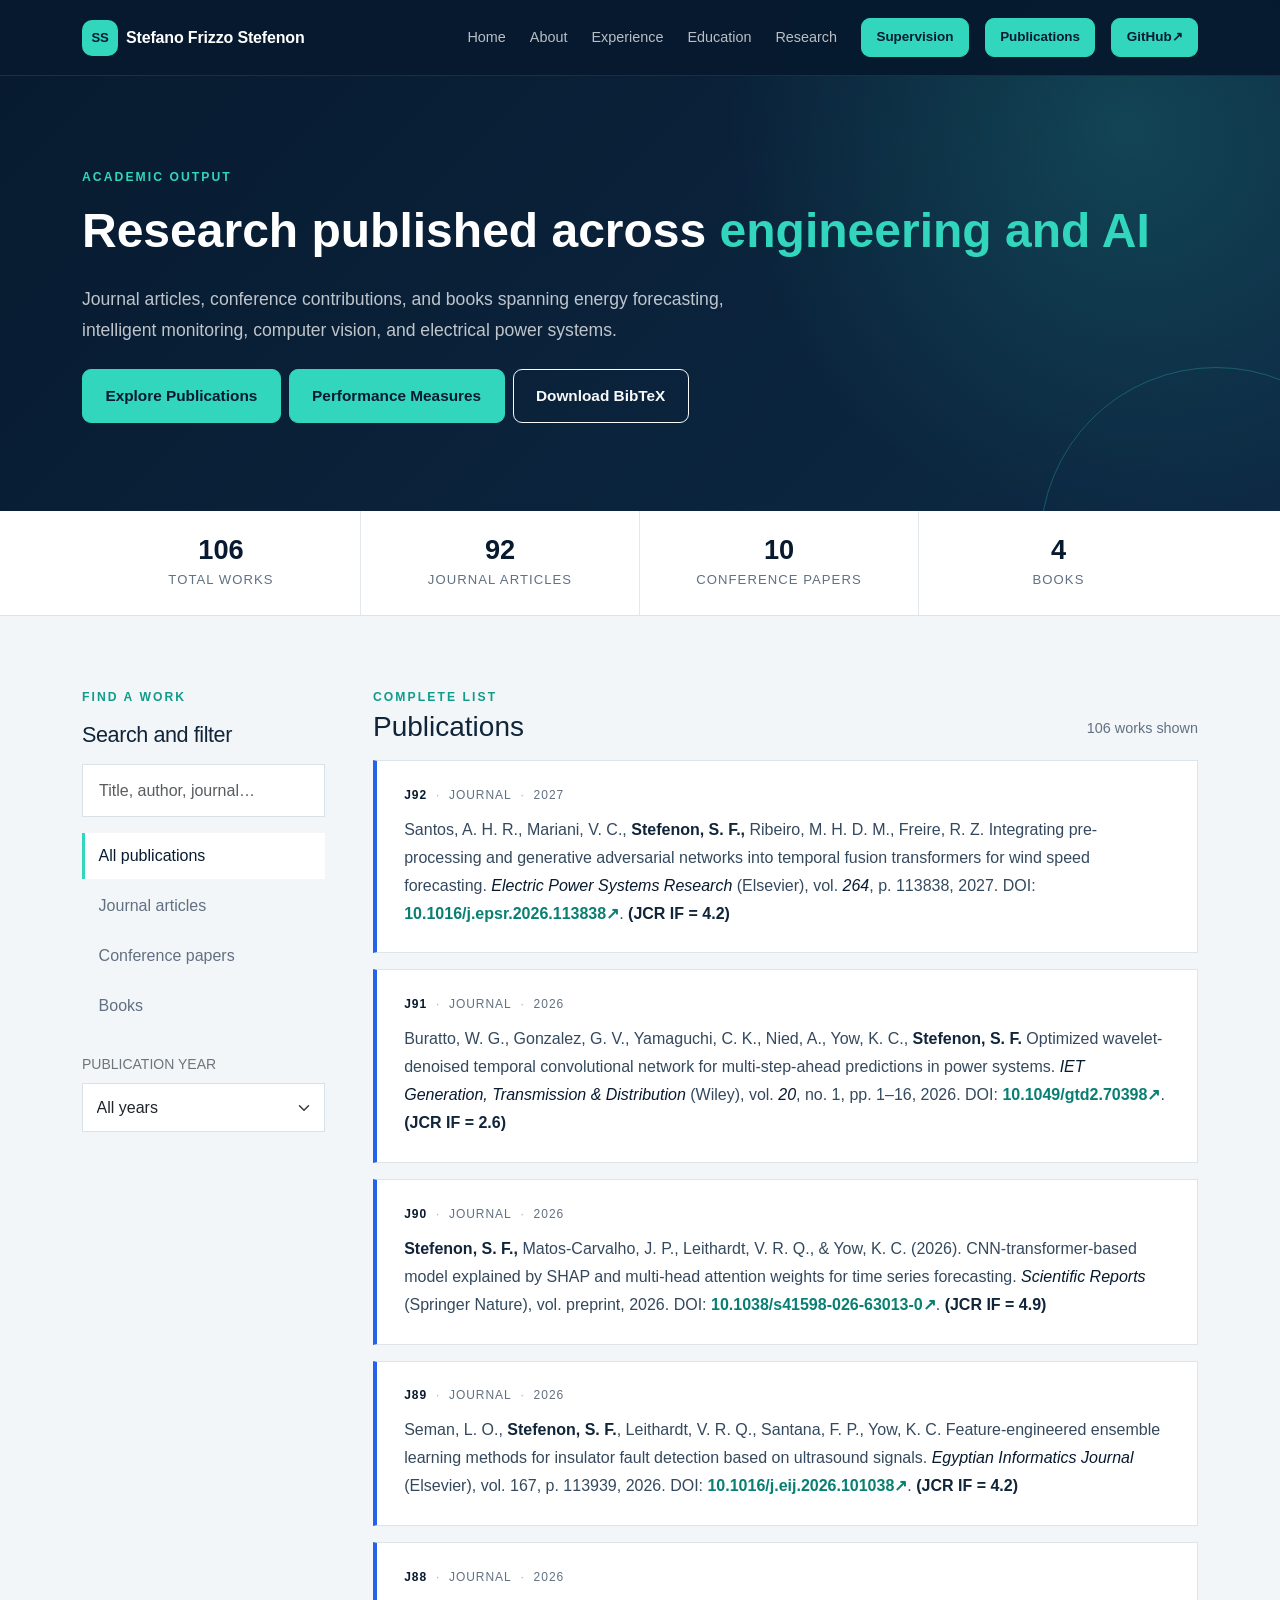
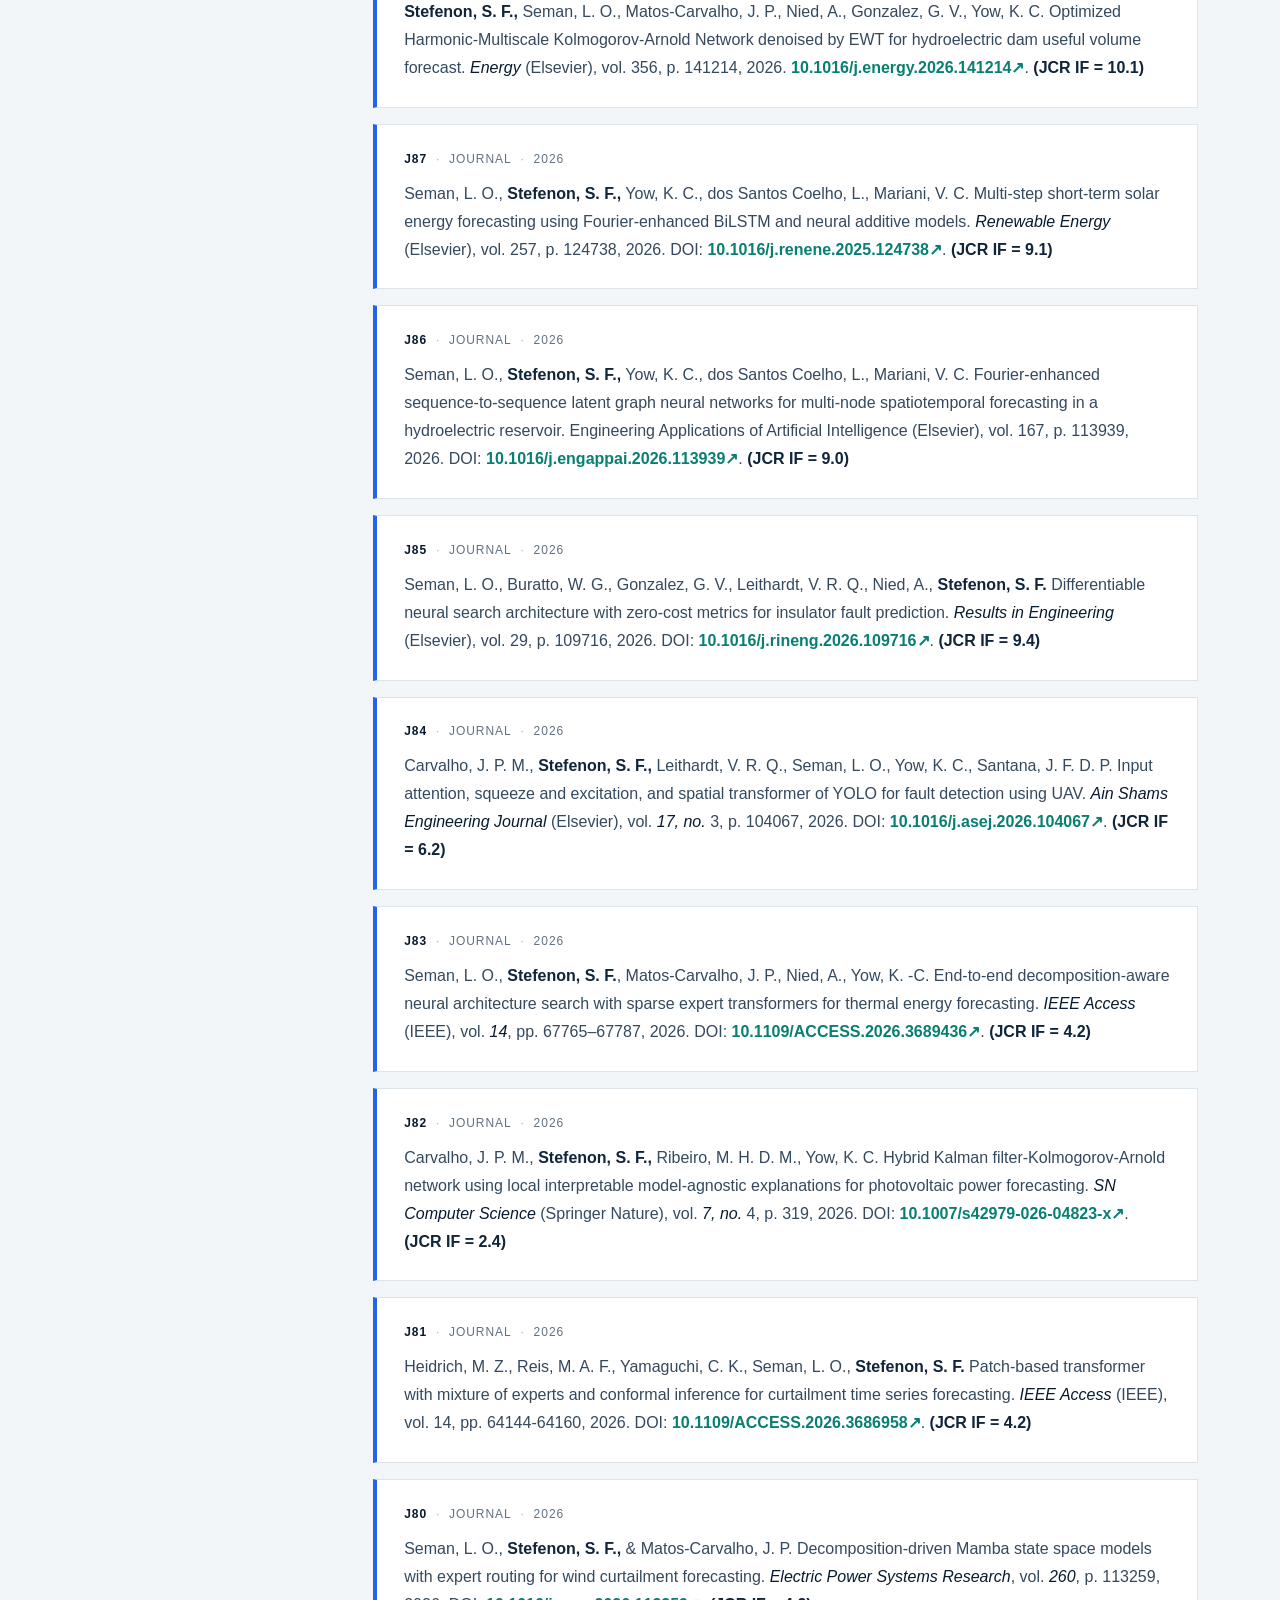
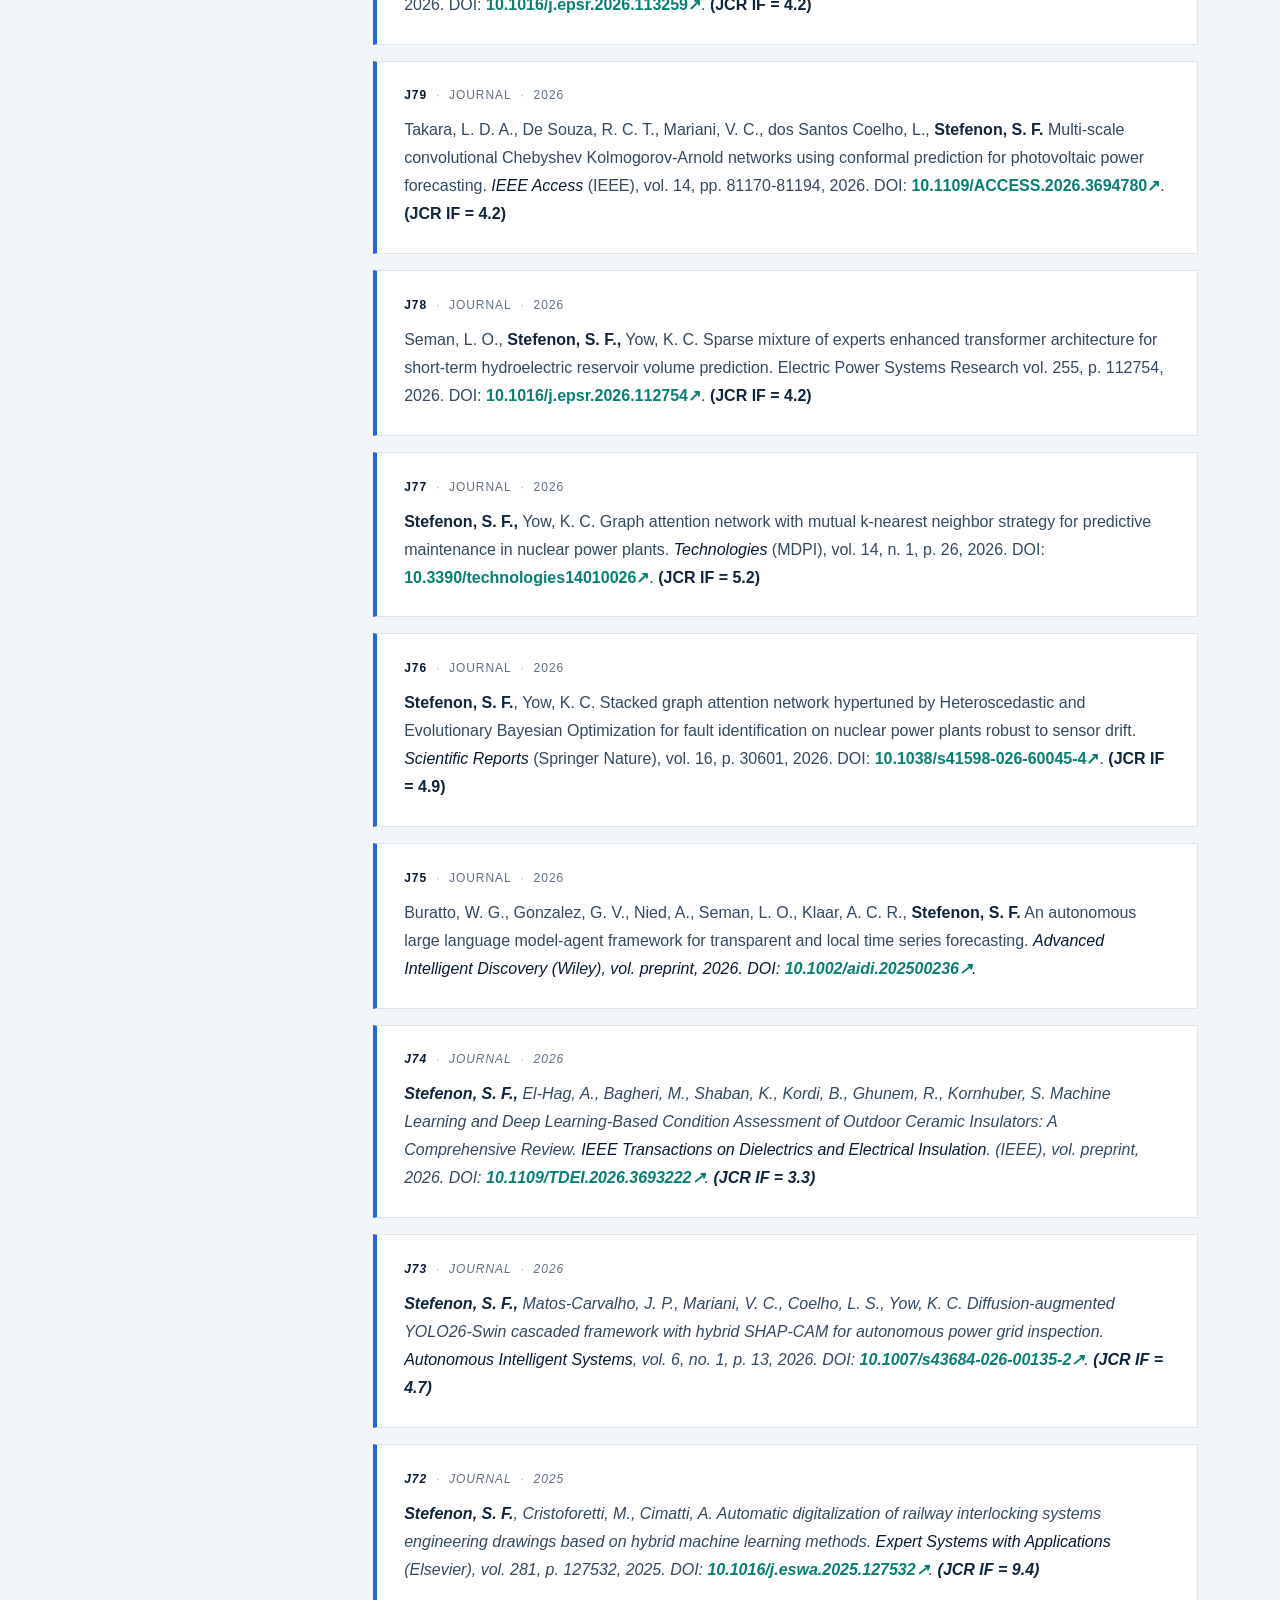
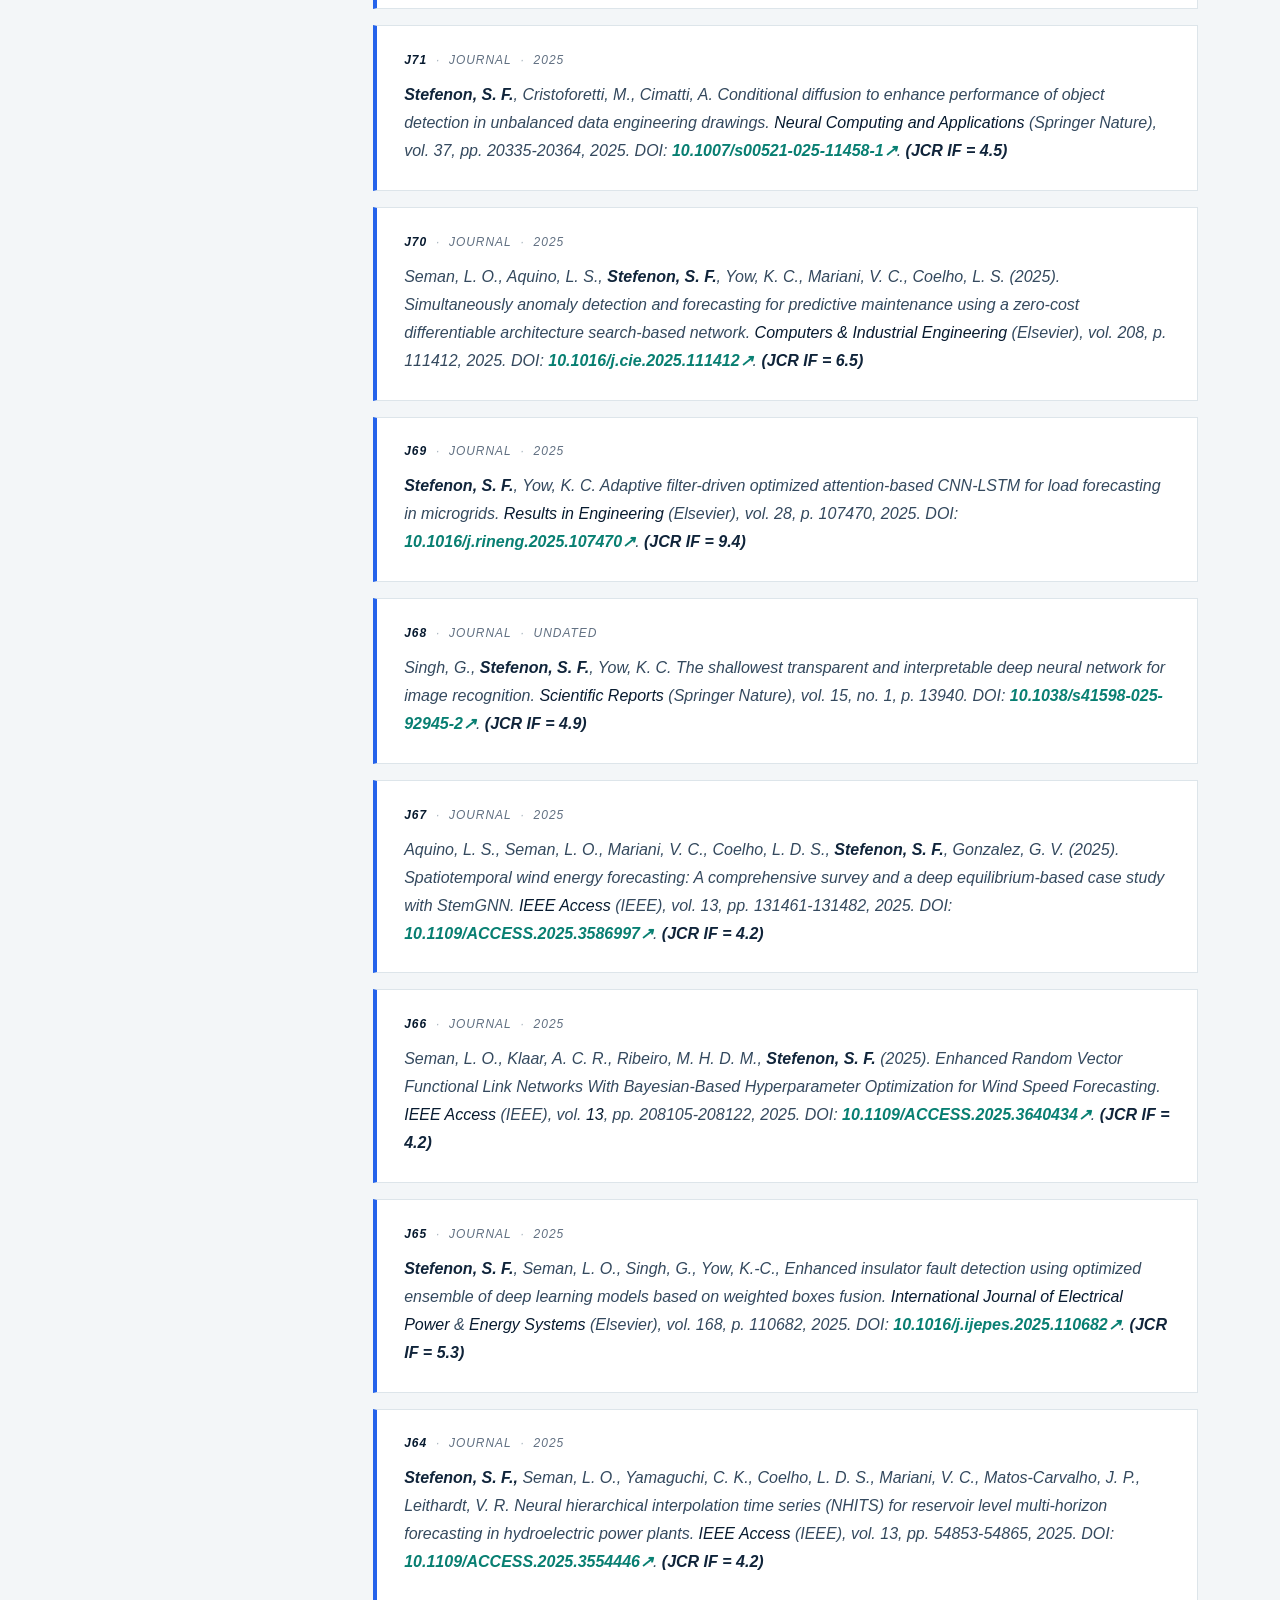
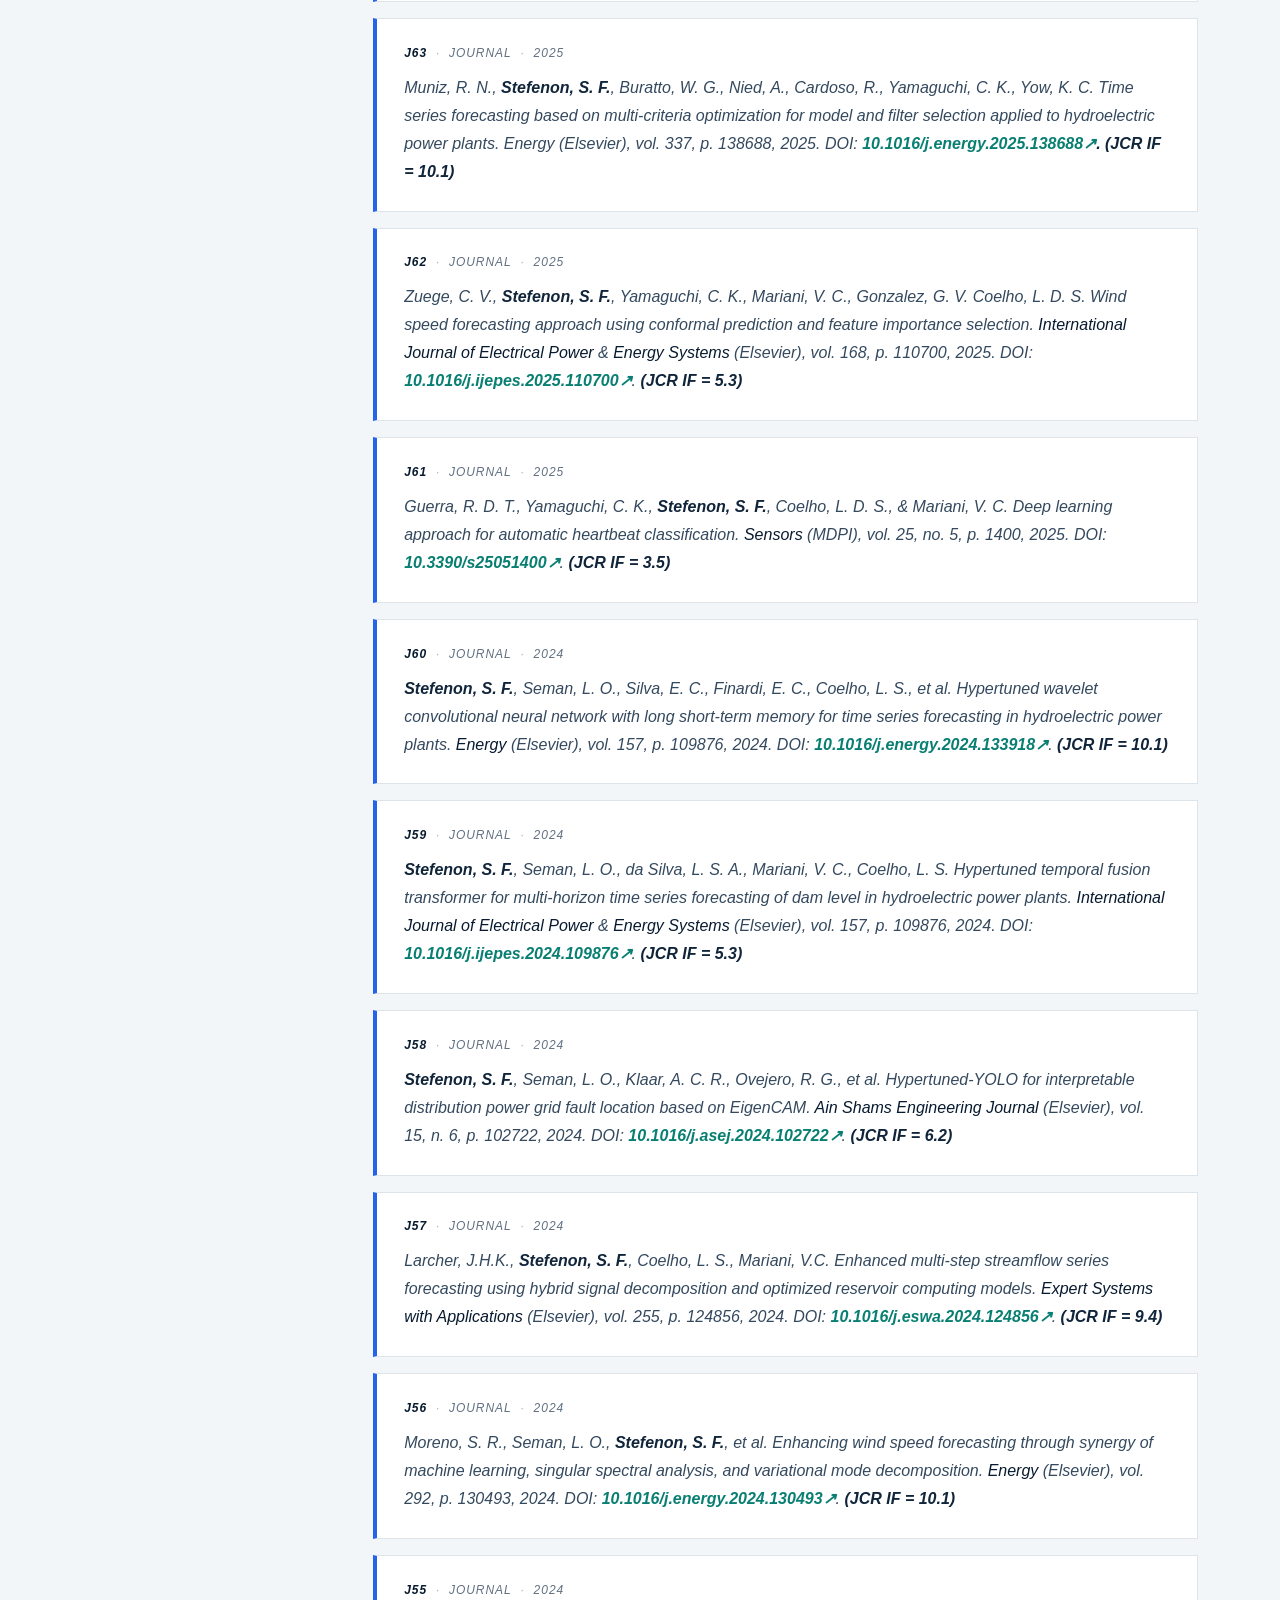
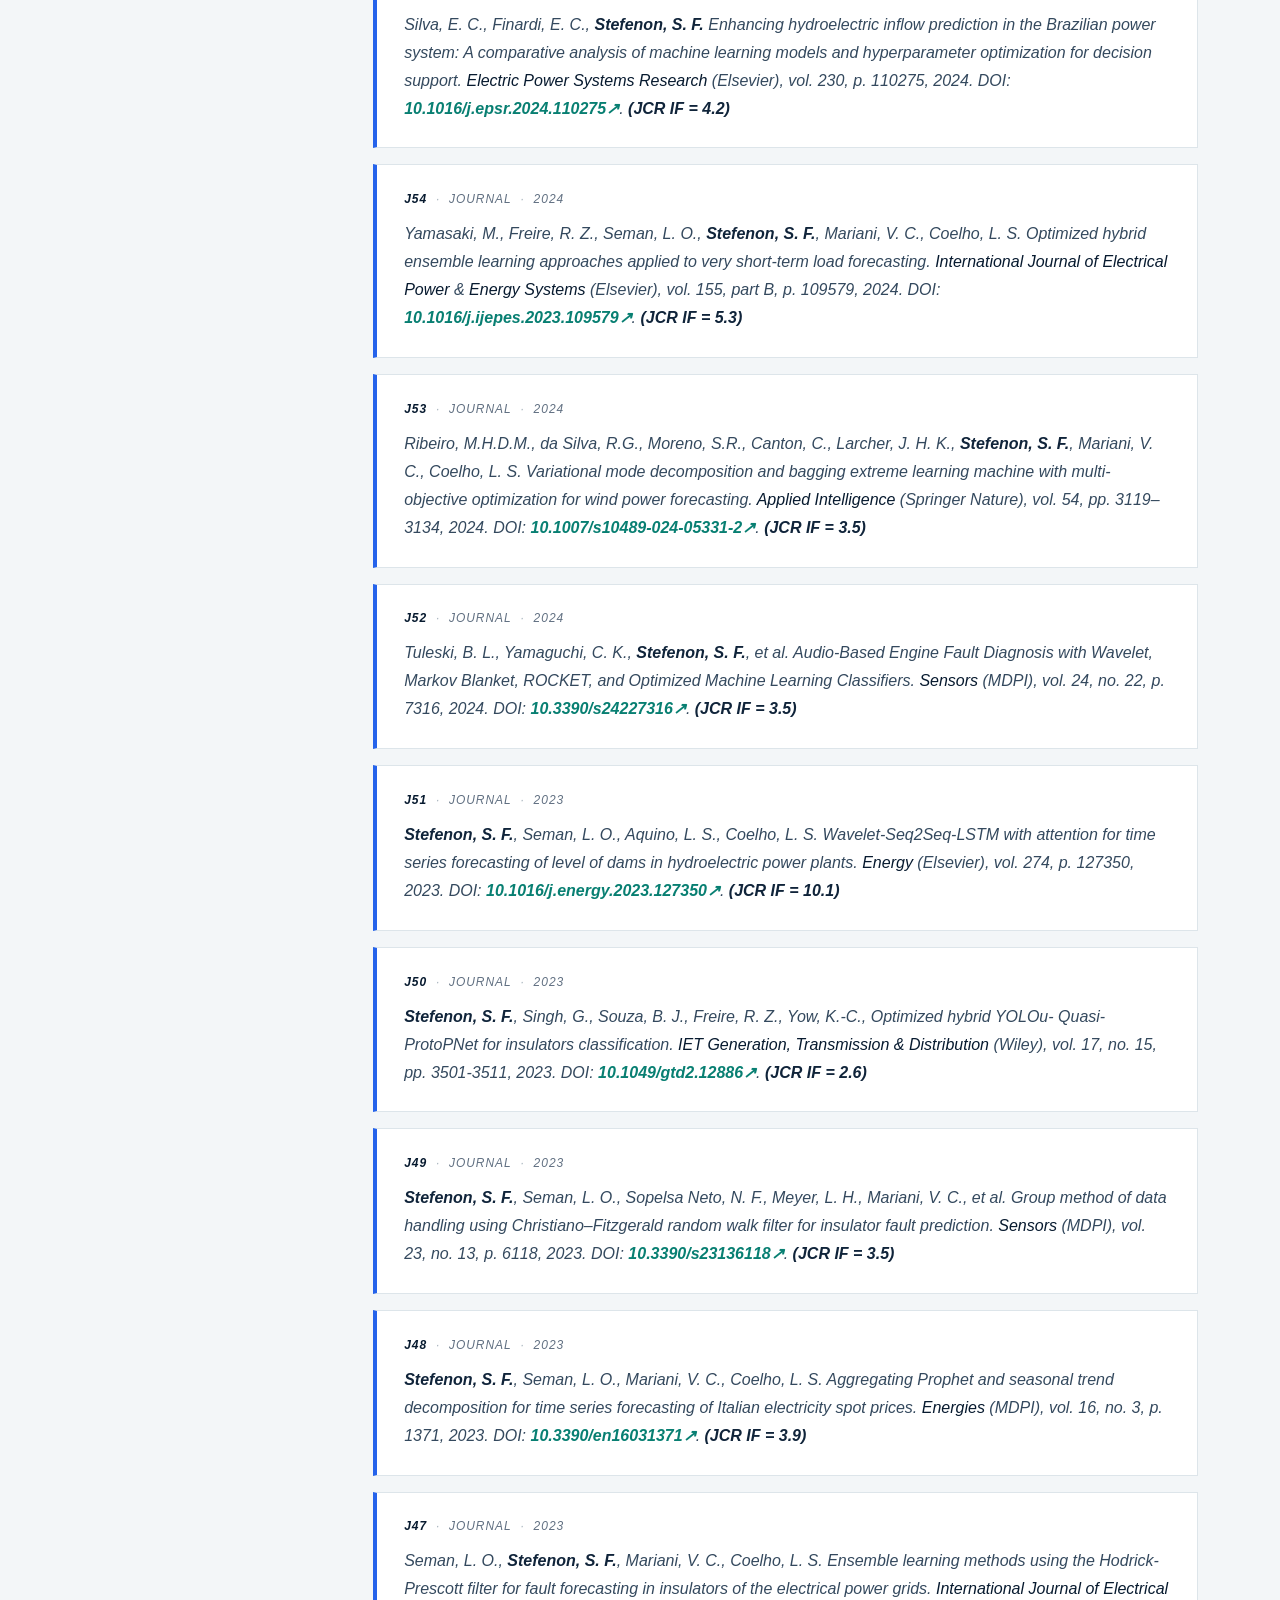
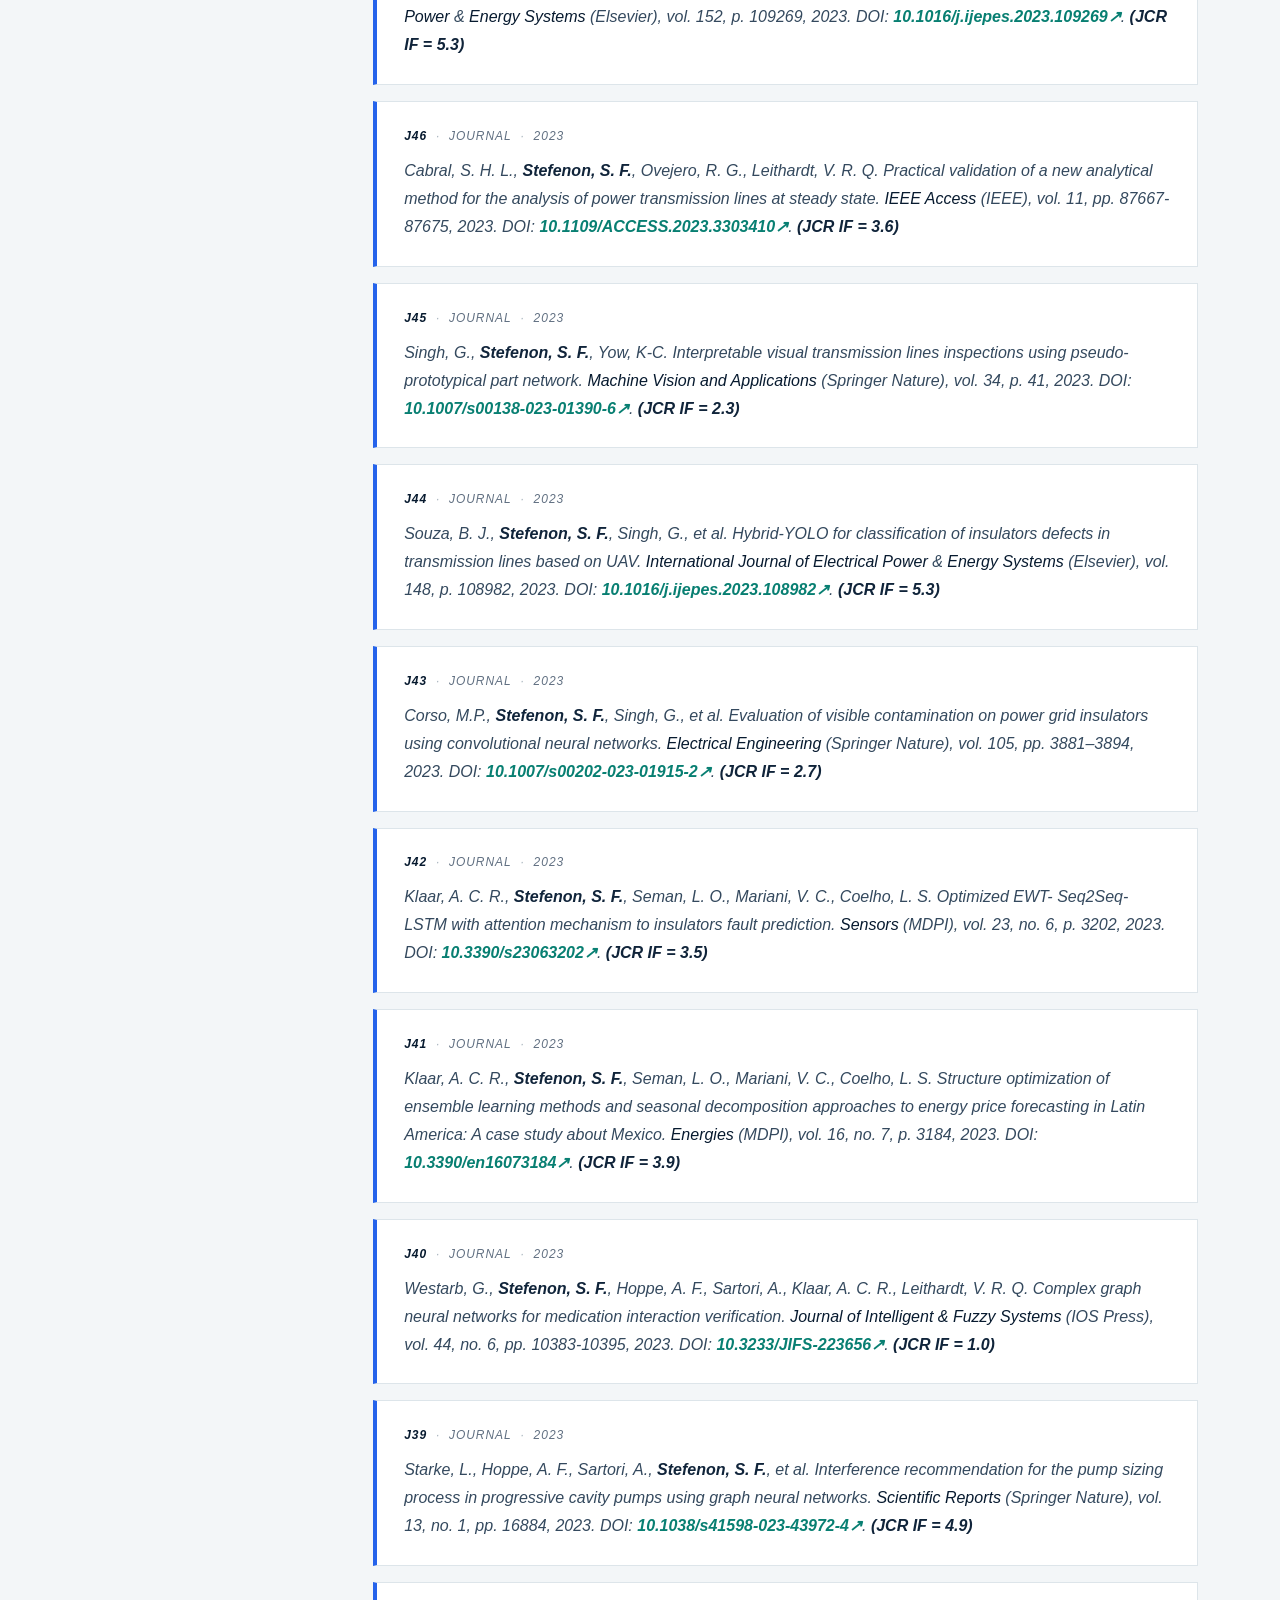
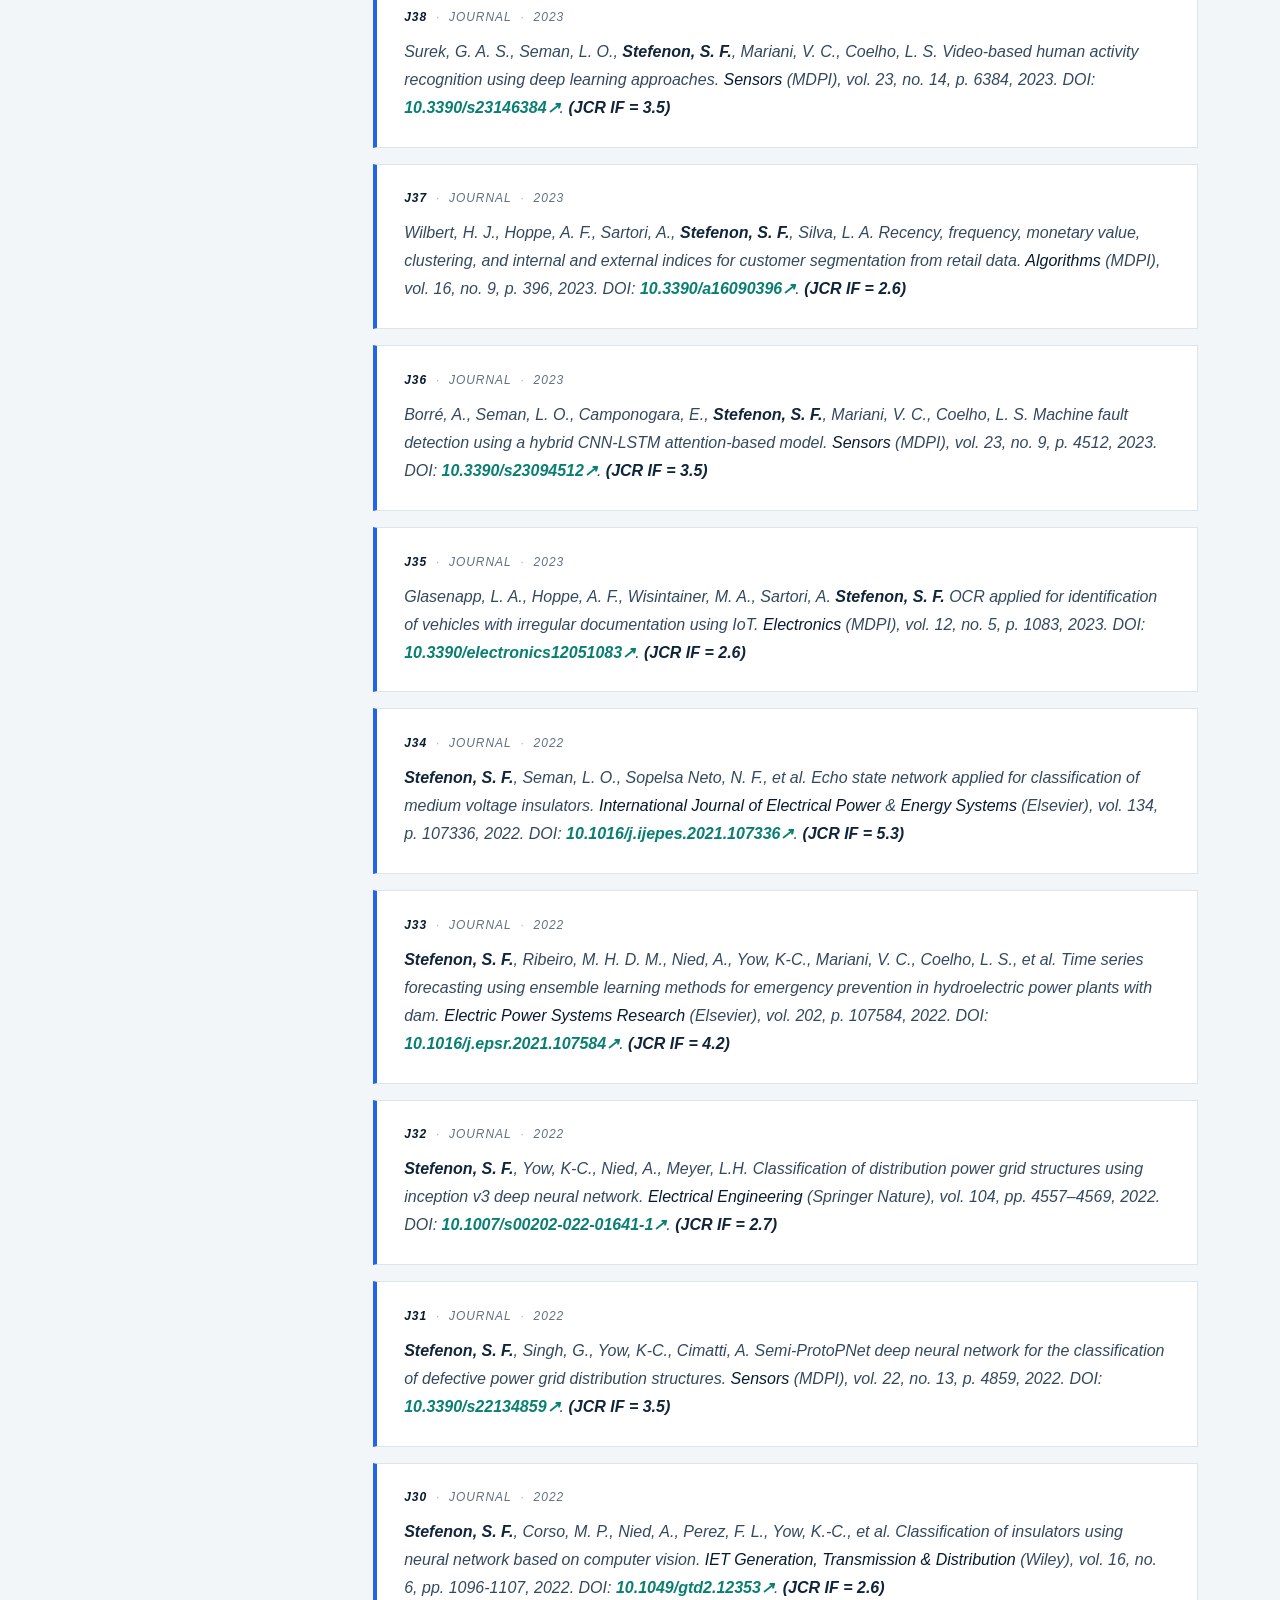
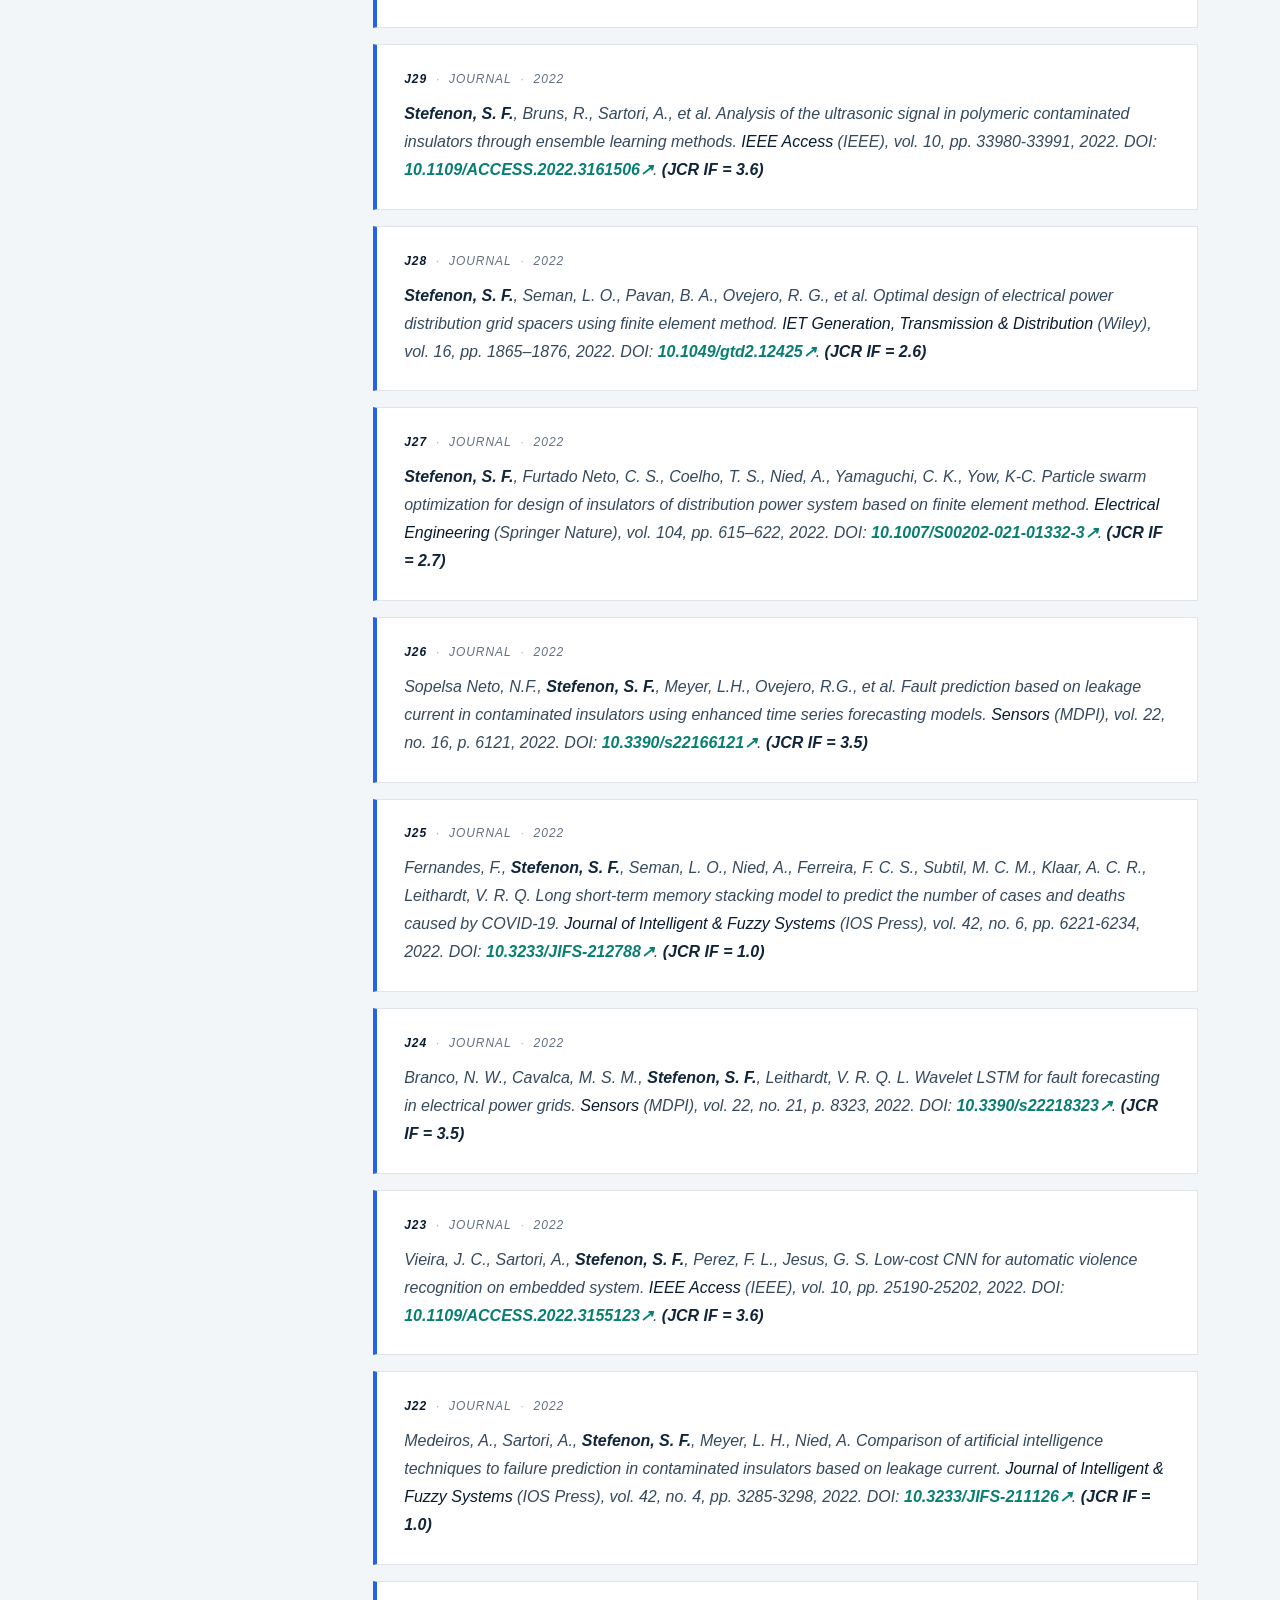
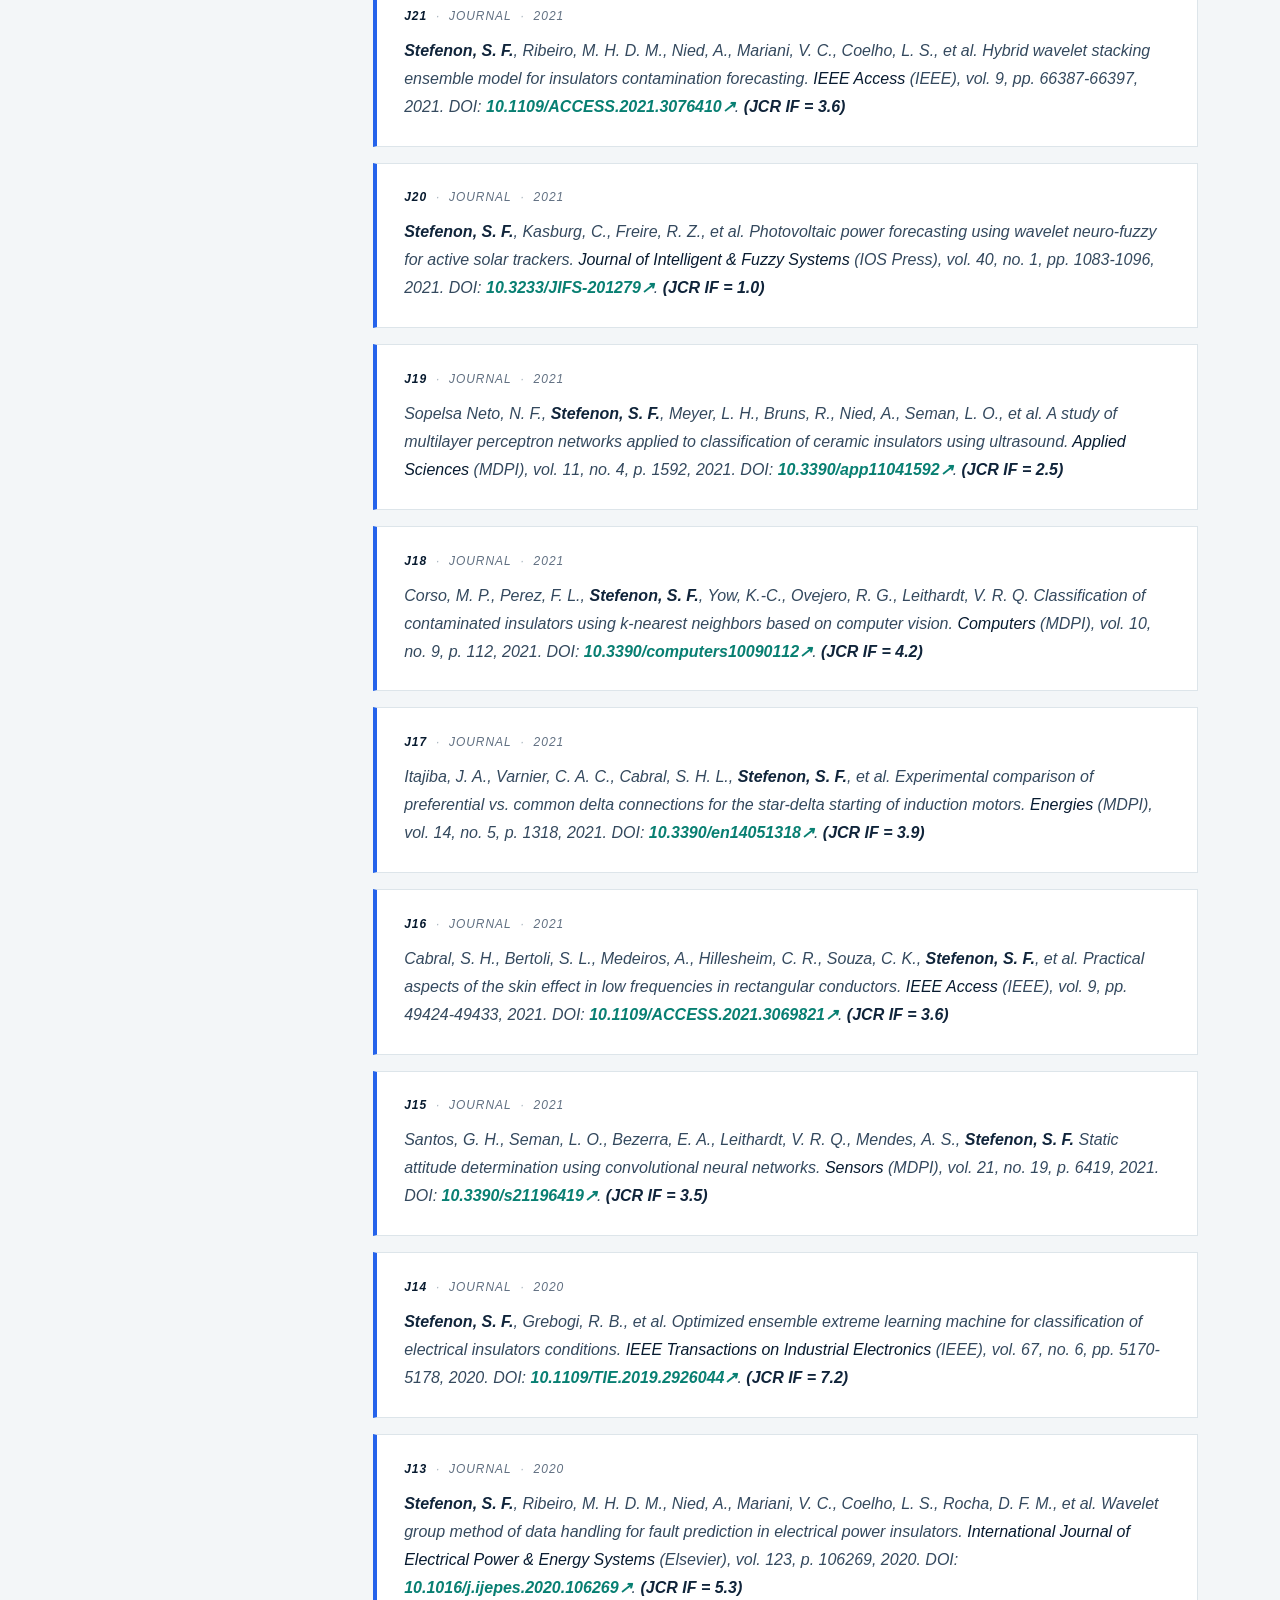
==== publications.html @ fb785ab3 "Update publications.html" ====
<!doctype html>
<html lang="en">
<head>
  <meta charset="utf-8">
  <meta name="viewport" content="width=device-width, initial-scale=1">
  <meta name="description" content="Journal articles, conference papers, and books authored or co-authored by Stefano Frizzo Stefenon.">
  <meta name="theme-color" content="#071a2f">
  <title>Stefano Frizzo Stefenon | Publications</title>
  <link rel="icon" href="icon2.svg" type="image/svg+xml">
  <link rel="preconnect" href="https://cdn.jsdelivr.net">
  <link href="https://cdn.jsdelivr.net/npm/bootstrap@5.3.8/dist/css/bootstrap.min.css" rel="stylesheet" integrity="sha384-sRIl4kxILFvY47J16cr9ZwB07vP4J8+LH7qKQnuqkuIAvNWLzeN8tE5YBujZqJLB" crossorigin="anonymous">
  <link rel="stylesheet" href="styles.css">
  <style>
    :root {
      --navy: #071a2f;
      --navy-soft: #0d2944;
      --ink: #10243a;
      --muted: #617082;
      --teal: #31d6bd;
      --paper: #f3f6f8;
      --white: #fff;
    }

    body { background: var(--paper); color: var(--ink); }

    .publications-hero {
      position: relative;
      overflow: hidden;
      padding: 10.5rem 0 5.5rem;
      color: var(--white);
      background:
        radial-gradient(circle at 88% 25%, rgba(49, 214, 189, .18), transparent 25rem),
        linear-gradient(135deg, var(--navy) 0%, var(--navy-soft) 100%);
    }

     .publications-hero::after {
      content: "";
      position: absolute;
      width: 22rem;
      height: 22rem;
      right: -7rem;
      bottom: -13rem;
      border: 1px solid rgba(49, 214, 189, .28);
      border-radius: 50%;
    }

    .publications-hero .container { position: relative; z-index: 1; }
    .publications-lead { max-width: 720px; color: rgba(255,255,255,.74); font-size: 1.1rem; line-height: 1.75; }
    .publications-kicker { color: var(--teal); text-transform: uppercase; letter-spacing: .15em; font-size: .78rem; }

    .publication-stats { border-bottom: 1px solid #dce4e9; background: var(--white); }
    .publication-stat { padding: 1.6rem 1rem; border-right: 1px solid #e2e8ec; }
    .publication-stat:last-child { border-right: 0; }
    .publication-stat strong { display: block; color: var(--navy); font-size: 1.7rem; line-height: 1; }
    .publication-stat span { display: block; margin-top: .4rem; color: var(--muted); font-size: .82rem; text-transform: uppercase; letter-spacing: .08em; }

    .publications-content { padding: 4.5rem 0 6rem; }
    .publication-tools { position: sticky; top: 92px; }
    .publication-tools h2 { font-size: 1.35rem; letter-spacing: -.02em; }
    .publication-search { border: 1px solid #d8e1e7; border-radius: 0; padding: .85rem 1rem; box-shadow: none !important; }
    .publication-search:focus { border-color: var(--teal); }

    .filter-button {
      width: 100%;
      padding: .68rem .85rem;
      border: 0;
      border-left: 3px solid transparent;
      background: transparent;
      color: var(--muted);
      text-align: left;
      transition: .2s ease;
    }

    .filter-button:hover,
    .filter-button.active { border-left-color: var(--teal); background: var(--white); color: var(--navy); }
    .year-select { border-radius: 0; border-color: #d8e1e7; padding: .72rem 2.25rem .72rem .85rem; }
    .results-count { color: var(--muted); font-size: .9rem; }

    .publication-card {
      margin-bottom: 1rem;
      padding: 1.55rem 1.7rem;
      border: 1px solid #dde5ea;
      border-left: 4px solid var(--teal);
      background: var(--white);
      transition: transform .2s ease, box-shadow .2s ease;
    }

    .publication-card:hover { transform: translateY(-2px); box-shadow: 0 12px 32px rgba(7, 26, 47, .08); }
    .publication-card[hidden] { display: none !important; }
    .publication-meta { display: flex; flex-wrap: wrap; gap: .55rem; align-items: center; margin-bottom: .75rem; color: var(--muted); font-size: .75rem; text-transform: uppercase; letter-spacing: .08em; }
    .publication-meta span + span::before { content: "·"; margin-right: .55rem; color: #a6b2bc; }
    .publication-id { color: var(--navy) !important; font-weight: 700; }
    .publication-citation { margin: 0; color: #34495e; line-height: 1.75; }
    .publication-citation strong { color: var(--ink); }
    .publication-citation em { color: var(--navy); }
    .publication-citation a { color: #087f72; font-weight: 600; text-decoration: none; overflow-wrap: anywhere; }
    .publication-citation a:hover { text-decoration: underline; }
    .empty-state { padding: 4rem 1rem; border: 1px dashed #c8d3da; background: rgba(255,255,255,.6); text-align: center; color: var(--muted); }

    .metrics-panel { margin-top: 4rem; padding: 2rem; background: var(--navy); color: var(--white); }
    .metrics-panel h2 { font-size: 1.6rem; }
    .metrics-table { --bs-table-bg: transparent; --bs-table-color: rgba(255,255,255,.78); margin-bottom: 0; }
    .metrics-table th { color: var(--teal); font-size: .75rem; text-transform: uppercase; letter-spacing: .08em; }
    .metrics-table td, .metrics-table th { padding: .85rem .45rem; border-color: rgba(255,255,255,.12); }
    .metrics-table a { color: var(--white); text-decoration: none; }
    .metrics-table a:hover { color: var(--teal); }
    .metrics-note { color: rgba(255,255,255,.55); font-size: .78rem; }

    @media (max-width: 991.98px) {
      .publication-tools { position: static; }
      .publications-content { padding-top: 3rem; }
    }

    @media (max-width: 575.98px) {
      .publications-hero { padding: 8.5rem 0 4rem; }
      .publication-stat { border-bottom: 1px solid #e2e8ec; }
      .publication-card { padding: 1.25rem; }
    }
  </style>
</head>
<body>
  <nav class="navbar navbar-expand-lg navbar-dark fixed-top cv-nav" aria-label="Primary navigation">
    <div class="container">
      <a class="navbar-brand d-flex align-items-center gap-2" href="index.html#top" aria-label="Stefano Frizzo Stefenon, home">
        <span class="brand-mark">SS</span><span>Stefano Frizzo Stefenon</span>
      </a>
      <button class="navbar-toggler" type="button" data-bs-toggle="collapse" data-bs-target="#cvNavigation" aria-controls="cvNavigation" aria-expanded="false" aria-label="Toggle navigation">
        <span class="navbar-toggler-icon"></span>
      </button>
      <div class="collapse navbar-collapse" id="cvNavigation">
        <ul class="navbar-nav ms-auto align-items-lg-center gap-lg-2">
          <li class="nav-item"><a class="nav-link" href="index.html#top">Home</a></li>
          <li class="nav-item"><a class="nav-link" href="index.html#about">About</a></li>
          <li class="nav-item"><a class="nav-link" href="index.html#experience">Experience</a></li>
          <li class="nav-item"><a class="nav-link" href="index.html#education">Education</a></li>
          <li class="nav-item"><a class="nav-link" href="index.html#research">Research</a></li>
          <li class="nav-item"><a class="btn btn-accent btn-sm ms-lg-2" href="supervision.html">Supervision</a></li>
          <li class="nav-item"><a class="btn btn-accent btn-sm ms-lg-2" href="publications.html" aria-current="page">Publications</a></li>
          <li class="nav-item"><a class="btn btn-accent btn-sm ms-lg-2" href="https://github.com/SFStefenon" target="_blank" rel="noreferrer">GitHub<span aria-hidden="true">↗</span></a></li>
        </ul>
      </div>
    </div>
  </nav>

  <main>
    <section class="publications-hero">
      <div class="container">
        <p class="eyebrow mb-3">Academic output</p>
  
        <h1 class="fw-semibold mb-4">
          Research published across <span>engineering and AI</span>
        </h1>
  
        <p class="publications-lead mb-4">
          Journal articles, conference contributions, and books spanning energy
          forecasting, intelligent monitoring, computer vision, and electrical
          power systems.
        </p>
  
        <div class="d-flex flex-wrap gap-2">
          <a class="btn btn-accent btn-lg" href="#publication-list">
            Explore Publications
          </a>

          <a class="btn btn-accent btn-lg" href="#performance">
            Performance Measures
          </a>
  
          <a class="btn btn-outline-light btn-lg"
             href="publications.bib"
             download>
            Download BibTeX
          </a>
        </div>
      </div>
    </section>

    <section class="publication-stats" aria-label="Publication totals">
      <div class="container">
        <div class="row g-0 text-center">
          <div class="col-6 col-lg-3 publication-stat"><strong>106</strong><span>Total works</span></div>
          <div class="col-6 col-lg-3 publication-stat"><strong>92</strong><span>Journal articles</span></div>
          <div class="col-6 col-lg-3 publication-stat"><strong>10</strong><span>Conference papers</span></div>
          <div class="col-6 col-lg-3 publication-stat"><strong>4</strong><span>Books</span></div>
        </div>
      </div>
    </section>

    <section class="publications-content" id="publication-list">
      <div class="container">
        <div class="row g-5">
          <aside class="col-lg-3" aria-label="Publication filters">
            <div class="publication-tools">
              <p class="section-kicker">Find a work</p>
              <h2 class="mb-3">Search and filter</h2>
              <label class="visually-hidden" for="publicationSearch">Search publications</label>
              <input class="form-control publication-search mb-3" id="publicationSearch" type="search" placeholder="Title, author, journal…">
              <div class="d-grid gap-1 mb-4" role="group" aria-label="Filter by publication type">
                <button class="filter-button active" type="button" data-filter="all">All publications</button>
                <button class="filter-button" type="button" data-filter="journal">Journal articles</button>
                <button class="filter-button" type="button" data-filter="conference">Conference papers</button>
                <button class="filter-button" type="button" data-filter="book">Books</button>
              </div>
              <label class="form-label small text-uppercase text-secondary" for="yearFilter">Publication year</label>
              <select class="form-select year-select" id="yearFilter">
                <option value="all">All years</option>
              </select>
            </div>
          </aside>

          <div class="col-lg-9">
            <div class="d-flex justify-content-between align-items-end gap-3 mb-3">
              <div><p class="section-kicker mb-1">Complete list</p><h2 class="h3 mb-0">Publications</h2></div>
              <p class="results-count mb-1" id="resultsCount" aria-live="polite"></p>
            </div>
            <div id="publicationsGrid">
          <article class="publication-card azul" data-kind="journal" data-year="2027">
            <div class="publication-meta">
              <span class="publication-id">J92</span>
              <span>Journal</span>
              <span>2027</span>
            </div>
            <p class="publication-citation">Santos, A. H. R., Mariani, V. C., <strong>Stefenon, S. F.,</strong> Ribeiro, M. H. D. M., Freire, R. Z. Integrating pre-processing and generative adversarial networks into temporal fusion transformers for wind speed forecasting. <em>Electric Power Systems Research</em> (Elsevier), vol. <em>264</em>, p. 113838, 2027. DOI: <a href="https://doi.org/10.1016/j.epsr.2026.113838" target="_blank" rel="noreferrer">10.1016/j.epsr.2026.113838<span aria-hidden="true">↗</span></a>. <strong>(JCR IF = 4.2)</strong></p>
          </article>
          <article class="publication-card azul" data-kind="journal" data-year="2026">
            <div class="publication-meta">
              <span class="publication-id">J91</span>
              <span>Journal</span>
              <span>2026</span>
            </div>
            <p class="publication-citation">Buratto, W. G., Gonzalez, G. V., Yamaguchi, C. K., Nied, A., Yow, K. C., <strong>Stefenon, S. F.</strong> Optimized wavelet-denoised temporal convolutional network for multi-step-ahead predictions in power systems. <em>IET Generation, Transmission &amp; Distribution</em> (Wiley), vol. <em>20</em>, no. 1, pp. 1–16, 2026. DOI: <a href="https://doi.org/10.1049/gtd2.70398" target="_blank" rel="noreferrer">10.1049/gtd2.70398<span aria-hidden="true">↗</span></a>. <strong>(JCR IF = 2.6)</strong></p>
          </article>
          <article class="publication-card azul" data-kind="journal" data-year="2026">
            <div class="publication-meta">
              <span class="publication-id">J90</span>
              <span>Journal</span>
              <span>2026</span>
            </div>
            <p class="publication-citation"><strong>Stefenon, S. F.,</strong> Matos-Carvalho, J. P., Leithardt, V. R. Q., &amp; Yow, K. C. (2026). CNN-transformer-based model explained by SHAP and multi-head attention weights for time series forecasting. <em>Scientific Reports</em> (Springer Nature), vol. preprint, 2026. DOI: <a href="https://doi.org/10.1038/s41598-026-63013-0" target="_blank" rel="noreferrer">10.1038/s41598-026-63013-0<span aria-hidden="true">↗</span></a>. <strong>(JCR IF = 4.9)</strong></p>
          </article>
          <article class="publication-card azul" data-kind="journal" data-year="2026">
            <div class="publication-meta">
              <span class="publication-id">J89</span>
              <span>Journal</span>
              <span>2026</span>
            </div>
            <p class="publication-citation">Seman, L. O., <strong>Stefenon, S. F.</strong>, Leithardt, V. R. Q., Santana, F. P., Yow, K. C. Feature-engineered ensemble learning methods for insulator fault detection based on ultrasound signals. <em>Egyptian Informatics Journal</em> (Elsevier), vol. 167, p. 113939, 2026. DOI: <a href="https://doi.org/10.1016/j.eij.2026.101038" target="_blank" rel="noreferrer">10.1016/j.eij.2026.101038<span aria-hidden="true">↗</span></a>. <strong>(JCR IF = 4.2) </strong></p>
          </article>
          <article class="publication-card azul" data-kind="journal" data-year="2026">
            <div class="publication-meta">
              <span class="publication-id">J88</span>
              <span>Journal</span>
              <span>2026</span>
            </div>
            <p class="publication-citation"><strong>Stefenon, S. F.,</strong> Seman, L. O., Matos-Carvalho, J. P., Nied, A., Gonzalez, G. V., Yow, K. C. Optimized Harmonic-Multiscale Kolmogorov-Arnold Network denoised by EWT for hydroelectric dam useful volume forecast. <em>Energy</em> (Elsevier), vol. 356, p. 141214, 2026. <a href="https://doi.org/10.1016/j.energy.2026.141214" target="_blank" rel="noreferrer">10.1016/j.energy.2026.141214<span aria-hidden="true">↗</span></a>. <strong>(JCR IF = 10.1) </strong></p>
          </article>
          <article class="publication-card azul" data-kind="journal" data-year="2026">
            <div class="publication-meta">
              <span class="publication-id">J87</span>
              <span>Journal</span>
              <span>2026</span>
            </div>
            <p class="publication-citation">Seman, L. O., <strong>Stefenon, S. F.,</strong> Yow, K. C., dos Santos Coelho, L., Mariani, V. C. Multi-step short-term solar energy forecasting using Fourier-enhanced BiLSTM and neural additive models. <em>Renewable Energy</em> (Elsevier), vol. 257, p. 124738, 2026. DOI: <a href="https://doi.org/10.1016/j.renene.2025.124738" target="_blank" rel="noreferrer">10.1016/j.renene.2025.124738<span aria-hidden="true">↗</span></a>. <strong>(JCR IF = 9.1)</strong></p>
          </article>
          <article class="publication-card azul" data-kind="journal" data-year="2026">
            <div class="publication-meta">
              <span class="publication-id">J86</span>
              <span>Journal</span>
              <span>2026</span>
            </div>
            <p class="publication-citation">Seman, L. O., <strong>Stefenon, S. F.,</strong> Yow, K. C., dos Santos Coelho, L., Mariani, V. C. Fourier-enhanced sequence-to-sequence latent graph neural networks for multi-node spatiotemporal forecasting in a hydroelectric reservoir. Engineering Applications of Artificial Intelligence (Elsevier), vol. 167, p. 113939, 2026. DOI: <a href="https://doi.org/10.1016/j.engappai.2026.113939" target="_blank" rel="noreferrer">10.1016/j.engappai.2026.113939<span aria-hidden="true">↗</span></a>. <strong>(JCR IF = 9.0)</strong></p>
          </article>
          <article class="publication-card azul" data-kind="journal" data-year="2026">
            <div class="publication-meta">
              <span class="publication-id">J85</span>
              <span>Journal</span>
              <span>2026</span>
            </div>
            <p class="publication-citation">Seman, L. O., Buratto, W. G., Gonzalez, G. V., Leithardt, V. R. Q., Nied, A., <strong>Stefenon, S. F.</strong> Differentiable neural search architecture with zero-cost metrics for insulator fault prediction. <em>Results in Engineering</em> (Elsevier), vol. 29, p. 109716, 2026. DOI: <a href="https://doi.org/10.1016/j.rineng.2026.109716" target="_blank" rel="noreferrer">10.1016/j.rineng.2026.109716<span aria-hidden="true">↗</span></a>. <strong>(JCR IF = 9.4)</strong></p>
          </article>
          <article class="publication-card azul" data-kind="journal" data-year="2026">
            <div class="publication-meta">
              <span class="publication-id">J84</span>
              <span>Journal</span>
              <span>2026</span>
            </div>
            <p class="publication-citation">Carvalho, J. P. M., <strong>Stefenon, S. F.,</strong> Leithardt, V. R. Q., Seman, L. O., Yow, K. C., Santana, J. F. D. P. Input attention, squeeze and excitation, and spatial transformer of YOLO for fault detection using UAV. <em>Ain Shams Engineering Journal</em> (Elsevier), vol. <em>17, no.</em> 3, p. 104067, 2026. DOI: <a href="https://dx.doi.org/10.1016/j.asej.2026.104067" target="_blank" rel="noreferrer">10.1016/j.asej.2026.104067<span aria-hidden="true">↗</span></a>. <strong>(JCR IF = 6.2)</strong></p>
          </article>
          <article class="publication-card azul" data-kind="journal" data-year="2026">
            <div class="publication-meta">
              <span class="publication-id">J83</span>
              <span>Journal</span>
              <span>2026</span>
            </div>
            <p class="publication-citation">Seman, L. O., <strong>Stefenon, S. F.</strong>, Matos-Carvalho, J. P., Nied, A., Yow, K. -C. End-to-end decomposition-aware neural architecture search with sparse expert transformers for thermal energy forecasting. <em>IEEE Access</em> (IEEE), vol. <em>14</em>, pp. 67765–67787, 2026. DOI: <a href="https://doi.org/10.1109/ACCESS.2026.3689436" target="_blank" rel="noreferrer">10.1109/ACCESS.2026.3689436<span aria-hidden="true">↗</span></a>. <strong>(JCR IF = 4.2)</strong></p>
          </article>
          <article class="publication-card azul" data-kind="journal" data-year="2026">
            <div class="publication-meta">
              <span class="publication-id">J82</span>
              <span>Journal</span>
              <span>2026</span>
            </div>
            <p class="publication-citation">Carvalho, J. P. M., <strong>Stefenon, S. F.,</strong> Ribeiro, M. H. D. M., Yow, K. C. Hybrid Kalman filter-Kolmogorov-Arnold network using local interpretable model-agnostic explanations for photovoltaic power forecasting. <em>SN Computer Science</em> (Springer Nature), vol. <em>7, no.</em> 4, p. 319, 2026. DOI: <a href="https://dx.doi.org/10.1007/s42979-026-04823-x" target="_blank" rel="noreferrer">10.1007/s42979-026-04823-x<span aria-hidden="true">↗</span></a>. <strong>(JCR IF = 2.4)</strong></p>
          </article>
          <article class="publication-card azul" data-kind="journal" data-year="2026">
            <div class="publication-meta">
              <span class="publication-id">J81</span>
              <span>Journal</span>
              <span>2026</span>
            </div>
            <p class="publication-citation">Heidrich, M. Z., Reis, M. A. F., Yamaguchi, C. K., Seman, L. O., <strong>Stefenon, S. F.</strong> Patch-based transformer with mixture of experts and conformal inference for curtailment time series forecasting. <em>IEEE Access</em> (IEEE), vol. 14, pp. 64144-64160, 2026. DOI: <a href="https://doi.org/10.1109/ACCESS.2026.3686958" target="_blank" rel="noreferrer">10.1109/ACCESS.2026.3686958<span aria-hidden="true">↗</span></a>. <strong>(JCR IF = 4.2)</strong></p>
          </article>
          <article class="publication-card azul" data-kind="journal" data-year="2026">
            <div class="publication-meta">
              <span class="publication-id">J80</span>
              <span>Journal</span>
              <span>2026</span>
            </div>
            <p class="publication-citation">Seman, L. O., <strong>Stefenon, S. F.,</strong> &amp; Matos-Carvalho, J. P. Decomposition-driven Mamba state space models with expert routing for wind curtailment forecasting. <em>Electric Power Systems Research</em>, vol. <em>260</em>, p. 113259, 2026. DOI: <a href="https://doi.org/10.1016/j.epsr.2026.113259" target="_blank" rel="noreferrer">10.1016/j.epsr.2026.113259<span aria-hidden="true">↗</span></a>. <strong>(JCR IF = 4.2)</strong></p>
          </article>
          <article class="publication-card azul" data-kind="journal" data-year="2026">
            <div class="publication-meta">
              <span class="publication-id">J79</span>
              <span>Journal</span>
              <span>2026</span>
            </div>
            <p class="publication-citation">Takara, L. D. A., De Souza, R. C. T., Mariani, V. C., dos Santos Coelho, L., <strong>Stefenon, S. F.</strong> Multi-scale convolutional Chebyshev Kolmogorov-Arnold networks using conformal prediction for photovoltaic power forecasting. <em>IEEE Access</em> (IEEE), vol. 14, pp. 81170-81194, 2026. DOI: <a href="https://doi.org/10.1109/ACCESS.2026.3694780" target="_blank" rel="noreferrer">10.1109/ACCESS.2026.3694780<span aria-hidden="true">↗</span></a>. <strong>(JCR IF = 4.2)</strong></p>
          </article>
          <article class="publication-card azul" data-kind="journal" data-year="2026">
            <div class="publication-meta">
              <span class="publication-id">J78</span>
              <span>Journal</span>
              <span>2026</span>
            </div>
            <p class="publication-citation">Seman, L. O., <strong>Stefenon, S. F.,</strong> Yow, K. C. Sparse mixture of experts enhanced transformer architecture for short-term hydroelectric reservoir volume prediction. Electric Power Systems Research vol. 255, p. 112754, 2026. DOI: <a href="https://doi.org/10.1016/j.epsr.2026.112754" target="_blank" rel="noreferrer">10.1016/j.epsr.2026.112754<span aria-hidden="true">↗</span></a>. <strong>(JCR IF = 4.2)</strong></p>
          </article>
          <article class="publication-card azul" data-kind="journal" data-year="2026">
            <div class="publication-meta">
              <span class="publication-id">J77</span>
              <span>Journal</span>
              <span>2026</span>
            </div>
            <p class="publication-citation"><strong>Stefenon, S. F.,</strong> Yow, K. C. Graph attention network with mutual k-nearest neighbor strategy for predictive maintenance in nuclear power plants. <em>Technologies</em> (MDPI), vol. 14, n. 1, p. 26, 2026. DOI: <a href="https://doi.org/10.3390/technologies14010026" target="_blank" rel="noreferrer">10.3390/technologies14010026<span aria-hidden="true">↗</span></a>. <strong>(JCR IF = 5.2)</strong></p>
          </article>
          <article class="publication-card azul" data-kind="journal" data-year="2026">
            <div class="publication-meta">
              <span class="publication-id">J76</span>
              <span>Journal</span>
              <span>2026</span>
            </div>
            <p class="publication-citation"><strong>Stefenon, S. F.</strong>, Yow, K. C. Stacked graph attention network hypertuned by Heteroscedastic and Evolutionary Bayesian Optimization for fault identification on nuclear power plants robust to sensor drift. <em>Scientific Reports</em> (Springer Nature), vol. 16, p. 30601, 2026. DOI: <a href="https://doi.org/10.1038/s41598-026-60045-4" target="_blank" rel="noreferrer">10.1038/s41598-026-60045-4<span aria-hidden="true">↗</span></a>. <strong>(JCR IF = 4.9)</strong></p>
          </article>
          <article class="publication-card azul" data-kind="journal" data-year="2026">
            <div class="publication-meta">
              <span class="publication-id">J75</span>
              <span>Journal</span>
              <span>2026</span>
            </div>
            <p class="publication-citation">Buratto, W. G., Gonzalez, G. V., Nied, A., Seman, L. O., Klaar, A. C. R., <strong>Stefenon, S. F.</strong> An autonomous large language model‐agent framework for transparent and local time series forecasting. <em>Advanced Intelligent Discovery<em> (Wiley), vol. preprint, 2026. DOI: <a href="https://doi.org/10.1002/aidi.202500236" target="_blank" rel="noreferrer">10.1002/aidi.202500236<span aria-hidden="true">↗</span></a>.</p>
          </article>
          <article class="publication-card azul" data-kind="journal" data-year="2026">
            <div class="publication-meta">
              <span class="publication-id">J74</span>
              <span>Journal</span>
              <span>2026</span>
            </div>
            <p class="publication-citation"><strong>Stefenon, S. F.,</strong> El-Hag, A., Bagheri, M., Shaban, K., Kordi, B., Ghunem, R., Kornhuber, S. Machine Learning and Deep Learning-Based Condition Assessment of Outdoor Ceramic Insulators: A Comprehensive Review. <em>IEEE Transactions on Dielectrics and Electrical Insulation</em>. (IEEE), vol. preprint, 2026. DOI: <a href="https://doi.org/10.1109/TDEI.2026.3693222" target="_blank" rel="noreferrer">10.1109/TDEI.2026.3693222<span aria-hidden="true">↗</span></a>. <strong>(JCR IF = 3.3)</strong></p>
          </article>
          <article class="publication-card azul" data-kind="journal" data-year="2026">
            <div class="publication-meta">
              <span class="publication-id">J73</span>
              <span>Journal</span>
              <span>2026</span>
            </div>
            <p class="publication-citation"><strong>Stefenon, S. F.,</strong> Matos-Carvalho, J. P., Mariani, V. C., Coelho, L. S., Yow, K. C. Diffusion-augmented YOLO26-Swin cascaded framework with hybrid SHAP-CAM for autonomous power grid inspection. <em>Autonomous Intelligent Systems</em>, vol. 6, no. 1, p. 13, 2026. DOI: <a href="https://doi.org/10.1007/s43684-026-00135-2" target="_blank" rel="noreferrer">10.1007/s43684-026-00135-2<span aria-hidden="true">↗</span></a>. <strong>(JCR IF = 4.7)</strong></p>
          </article>
          <article class="publication-card azul" data-kind="journal" data-year="2025">
            <div class="publication-meta">
              <span class="publication-id">J72</span>
              <span>Journal</span>
              <span>2025</span>
            </div>
            <p class="publication-citation"><strong>Stefenon, S. F.</strong>, Cristoforetti, M., Cimatti, A. Automatic digitalization of railway interlocking systems engineering drawings based on hybrid machine learning methods. <em>Expert Systems with Applications</em> (Elsevier), vol. 281, p. 127532, 2025. DOI: <a href="https://doi.org/10.1016/j.eswa.2025.127532" target="_blank" rel="noreferrer">10.1016/j.eswa.2025.127532<span aria-hidden="true">↗</span></a>. <strong>(JCR IF = 9.4)</strong></p>
          </article>
          <article class="publication-card azul" data-kind="journal" data-year="2025">
            <div class="publication-meta">
              <span class="publication-id">J71</span>
              <span>Journal</span>
              <span>2025</span>
            </div>
            <p class="publication-citation"><strong>Stefenon, S. F.</strong>, Cristoforetti, M., Cimatti, A. Conditional diffusion to enhance performance of object detection in unbalanced data engineering drawings. <em>Neural Computing and Applications</em> (Springer Nature), vol. 37, pp. 20335-20364, 2025. DOI: <a href="https://dx.doi.org/10.1007/s00521-025-11458-1" target="_blank" rel="noreferrer">10.1007/s00521-025-11458-1<span aria-hidden="true">↗</span></a>. <strong>(JCR IF = 4.5)</strong></p>
          </article>
          <article class="publication-card azul" data-kind="journal" data-year="2025">
            <div class="publication-meta">
              <span class="publication-id">J70</span>
              <span>Journal</span>
              <span>2025</span>
            </div>
            <p class="publication-citation"> Seman, L. O., Aquino, L. S., <strong>Stefenon, S. F.</strong>, Yow, K. C., Mariani, V. C., Coelho, L. S. (2025). Simultaneously anomaly detection and forecasting for predictive maintenance using a zero-cost differentiable architecture search-based network. <em>Computers &amp; Industrial Engineering</em> (Elsevier), vol. 208, p. 111412, 2025. DOI: <a href="https://doi.org/10.1016/j.cie.2025.111412" target="_blank" rel="noreferrer">10.1016/j.cie.2025.111412<span aria-hidden="true">↗</span></a>. <strong>(JCR IF = 6.5)</strong></p>
          </article>
          <article class="publication-card azul" data-kind="journal" data-year="2025">
            <div class="publication-meta">
              <span class="publication-id">J69</span>
              <span>Journal</span>
              <span>2025</span>
            </div>
            <p class="publication-citation"> <strong>Stefenon, S. F.</strong>, Yow, K. C. Adaptive filter-driven optimized attention-based CNN-LSTM for load forecasting in microgrids. <em>Results in Engineering</em> (Elsevier), vol. 28, p. 107470, 2025. DOI: <a href="https://doi.org/10.1016/j.rineng.2025.107470" target="_blank" rel="noreferrer">10.1016/j.rineng.2025.107470<span aria-hidden="true">↗</span></a>. <strong>(JCR IF = 9.4)</strong></p>
          </article>
          <article class="publication-card azul" data-kind="journal" data-year="Undated">
            <div class="publication-meta">
              <span class="publication-id">J68</span>
              <span>Journal</span>
              <span>Undated</span>
            </div>
            <p class="publication-citation"> Singh, G., <strong>Stefenon, S. F.</strong>, Yow, K. C. The shallowest transparent and interpretable deep neural network for image recognition. <em>Scientific Reports</em> (Springer Nature), vol. 15, no. 1, p. 13940. DOI: <a href="https://doi.org/10.1038/s41598-025-92945-2" target="_blank" rel="noreferrer">10.1038/s41598-025-92945-2<span aria-hidden="true">↗</span></a>. <strong>(JCR IF = 4.9)</strong></p>
          </article>
          <article class="publication-card azul" data-kind="journal" data-year="2025">
            <div class="publication-meta">
              <span class="publication-id">J67</span>
              <span>Journal</span>
              <span>2025</span>
            </div>
            <p class="publication-citation"> Aquino, L. S., Seman, L. O., Mariani, V. C., Coelho, L. D. S., <strong>Stefenon, S. F.</strong>, Gonzalez, G. V. (2025). Spatiotemporal wind energy forecasting: A comprehensive survey and a deep equilibrium-based case study with StemGNN. <em>IEEE Access</em> (IEEE), vol. 13, pp. 131461-131482, 2025. DOI: <a href="https://doi.org/10.1109/ACCESS.2025.3586997" target="_blank" rel="noreferrer">10.1109/ACCESS.2025.3586997<span aria-hidden="true">↗</span></a>. <strong>(JCR IF = 4.2)</strong></p>
          </article>
          <article class="publication-card azul" data-kind="journal" data-year="2025">
            <div class="publication-meta">
              <span class="publication-id">J66</span>
              <span>Journal</span>
              <span>2025</span>
            </div>
            <p class="publication-citation">Seman, L. O., Klaar, A. C. R., Ribeiro, M. H. D. M., <strong>Stefenon, S. F.</strong> (2025). Enhanced Random Vector Functional Link Networks With Bayesian-Based Hyperparameter Optimization for Wind Speed Forecasting. <em>IEEE Access</em> (IEEE), vol. <em>13</em>, pp. 208105-208122, 2025. DOI: <a href="https://doi.org/10.1109/ACCESS.2025.3640434" target="_blank" rel="noreferrer">10.1109/ACCESS.2025.3640434<span aria-hidden="true">↗</span></a>. <strong>(JCR IF = 4.2)</strong></p>
          </article>
          <article class="publication-card azul" data-kind="journal" data-year="2025">
            <div class="publication-meta">
              <span class="publication-id">J65</span>
              <span>Journal</span>
              <span>2025</span>
            </div>
            <p class="publication-citation"><strong>Stefenon, S. F.</strong>, Seman, L. O., Singh, G., Yow, K.-C., Enhanced insulator fault detection using optimized ensemble of deep learning models based on weighted boxes fusion. <em>International Journal of Electrical Power</em> &amp; <em>Energy Systems</em> (Elsevier), vol. 168, p. 110682, 2025. DOI: <a href="https://doi.org/10.1016/j.ijepes.2025.110682" target="_blank" rel="noreferrer">10.1016/j.ijepes.2025.110682<span aria-hidden="true">↗</span></a>. <strong>(JCR IF = 5.3)</strong></p>
          </article>
          <article class="publication-card azul" data-kind="journal" data-year="2025">
            <div class="publication-meta">
              <span class="publication-id">J64</span>
              <span>Journal</span>
              <span>2025</span>
            </div>
            <p class="publication-citation"><strong>Stefenon, S. F.,</strong> Seman, L. O., Yamaguchi, C. K., Coelho, L. D. S., Mariani, V. C., Matos-Carvalho, J. P., Leithardt, V. R. Neural hierarchical interpolation time series (NHITS) for reservoir level multi-horizon forecasting in hydroelectric power plants. <em>IEEE Access</em> (IEEE), vol. 13, pp. 54853-54865, 2025. DOI: <a href="https://dx.doi.org/10.1109/ACCESS.2025.3554446" target="_blank" rel="noreferrer">10.1109/ACCESS.2025.3554446<span aria-hidden="true">↗</span></a>. <strong>(JCR IF = 4.2)</strong></p>
          </article>
          <article class="publication-card azul" data-kind="journal" data-year="2025">
            <div class="publication-meta">
              <span class="publication-id">J63</span>
              <span>Journal</span>
              <span>2025</span>
            </div>
            <p class="publication-citation">Muniz, R. N., <strong>Stefenon, S. F.</strong>, Buratto, W. G., Nied, A., Cardoso, R., Yamaguchi, C. K., Yow, K. C. Time series forecasting based on multi-criteria optimization for model and filter selection applied to hydroelectric power plants. Energy (Elsevier), vol. 337, p. 138688, 2025. DOI: <a href="https://doi.org/10.1016/j.energy.2025.138688" target="_blank" rel="noreferrer">10.1016/j.energy.2025.138688<span aria-hidden="true">↗</span></a><strong>. (JCR IF = 10.1)</strong></p>
          </article>
          <article class="publication-card azul" data-kind="journal" data-year="2025">
            <div class="publication-meta">
              <span class="publication-id">J62</span>
              <span>Journal</span>
              <span>2025</span>
            </div>
            <p class="publication-citation">Zuege, C. V., <strong>Stefenon, S. F.</strong>, Yamaguchi, C. K., Mariani, V. C., Gonzalez, G. V. Coelho, L. D. S. Wind speed forecasting approach using conformal prediction and feature importance selection. <em>International Journal of Electrical Power</em> &amp; <em>Energy Systems</em> (Elsevier), vol. 168, p. 110700, 2025. DOI: <a href="https://dx.doi.org/10.1016/j.ijepes.2025.110700" target="_blank" rel="noreferrer">10.1016/j.ijepes.2025.110700<span aria-hidden="true">↗</span></a>. <strong>(JCR IF = 5.3)</strong></p>
          </article>
          <article class="publication-card azul" data-kind="journal" data-year="2025">
            <div class="publication-meta">
              <span class="publication-id">J61</span>
              <span>Journal</span>
              <span>2025</span>
            </div>
            <p class="publication-citation">Guerra, R. D. T., Yamaguchi, C. K., <strong>Stefenon, S. F.</strong>, Coelho, L. D. S., &amp; Mariani, V. C. Deep learning approach for automatic heartbeat classification. <em>Sensors</em> (MDPI), vol. 25, no. 5, p. 1400, 2025. DOI: <a href="https://doi.org/10.3390/s25051400" target="_blank" rel="noreferrer">10.3390/s25051400<span aria-hidden="true">↗</span></a>. <strong>(JCR IF = 3.5)</strong></p>
          </article>
          <article class="publication-card azul" data-kind="journal" data-year="2024">
            <div class="publication-meta">
              <span class="publication-id">J60</span>
              <span>Journal</span>
              <span>2024</span>
            </div>
            <p class="publication-citation"><strong>Stefenon, S. F.</strong>, Seman, L. O., Silva, E. C., Finardi, E. C., Coelho, L. S., et al. Hypertuned wavelet convolutional neural network with long short-term memory for time series forecasting in hydroelectric power plants. <em>Energy</em> (Elsevier), vol. 157, p. 109876, 2024. DOI: <a href="https://dx.doi.org/10.1016/j.energy.2024.133918" target="_blank" rel="noreferrer">10.1016/j.energy.2024.133918<span aria-hidden="true">↗</span></a>. <strong>(JCR IF = 10.1)</strong></p>
          </article>
          <article class="publication-card azul" data-kind="journal" data-year="2024">
            <div class="publication-meta">
              <span class="publication-id">J59</span>
              <span>Journal</span>
              <span>2024</span>
            </div>
            <p class="publication-citation"><strong>Stefenon, S. F.</strong>, Seman, L. O., da Silva, L. S. A., Mariani, V. C., Coelho, L. S. Hypertuned temporal fusion transformer for multi-horizon time series forecasting of dam level in hydroelectric power plants. <em>International Journal of Electrical Power</em> &amp; <em>Energy Systems</em> (Elsevier), vol. 157, p. 109876, 2024. DOI: <a href="https://dx.doi.org/10.1016/j.ijepes.2024.109876" target="_blank" rel="noreferrer">10.1016/j.ijepes.2024.109876<span aria-hidden="true">↗</span></a>. <strong>(JCR IF = 5.3)</strong></p>
          </article>
          <article class="publication-card azul" data-kind="journal" data-year="2024">
            <div class="publication-meta">
              <span class="publication-id">J58</span>
              <span>Journal</span>
              <span>2024</span>
            </div>
            <p class="publication-citation"><strong>Stefenon, S. F.</strong>, Seman, L. O., Klaar, A. C. R., Ovejero, R. G., et al. Hypertuned-YOLO for interpretable distribution power grid fault location based on EigenCAM. <em>Ain Shams Engineering Journal</em> (Elsevier), vol. 15, n. 6, p. 102722, 2024. DOI: <a href="https://dx.doi.org/10.1016/j.asej.2024.102722" target="_blank" rel="noreferrer">10.1016/j.asej.2024.102722<span aria-hidden="true">↗</span></a>. <strong>(JCR IF = 6.2)</strong></p>
          </article>
          <article class="publication-card azul" data-kind="journal" data-year="2024">
            <div class="publication-meta">
              <span class="publication-id">J57</span>
              <span>Journal</span>
              <span>2024</span>
            </div>
            <p class="publication-citation">Larcher, J.H.K., <strong>Stefenon, S. F.</strong>, Coelho, L. S., Mariani, V.C. Enhanced multi-step streamflow series forecasting using hybrid signal decomposition and optimized reservoir computing models. <em>Expert Systems with Applications</em> (Elsevier), vol. 255, p. 124856, 2024. DOI: <a href="https://dx.doi.org/10.1016/j.eswa.2024.124856" target="_blank" rel="noreferrer">10.1016/j.eswa.2024.124856<span aria-hidden="true">↗</span></a>. <strong>(JCR IF = 9.4)</strong></p>
          </article>
          <article class="publication-card azul" data-kind="journal" data-year="2024">
            <div class="publication-meta">
              <span class="publication-id">J56</span>
              <span>Journal</span>
              <span>2024</span>
            </div>
            <p class="publication-citation">Moreno, S. R., Seman, L. O., <strong>Stefenon, S. F.</strong>, et al. Enhancing wind speed forecasting through synergy of machine learning, singular spectral analysis, and variational mode decomposition. <em>Energy</em> (Elsevier), vol. 292, p. 130493, 2024. DOI: <a href="https://dx.doi.org/10.1016/j.energy.2024.130493" target="_blank" rel="noreferrer">10.1016/j.energy.2024.130493<span aria-hidden="true">↗</span></a>. <strong>(JCR IF = 10.1)</strong></p>
          </article>
          <article class="publication-card azul" data-kind="journal" data-year="2024">
            <div class="publication-meta">
              <span class="publication-id">J55</span>
              <span>Journal</span>
              <span>2024</span>
            </div>
            <p class="publication-citation">Silva, E. C., Finardi, E. C., <strong>Stefenon, S. F.</strong> Enhancing hydroelectric inflow prediction in the Brazilian power system: A comparative analysis of machine learning models and hyperparameter optimization for decision support. <em>Electric Power Systems Research</em> (Elsevier), vol. 230, p. 110275, 2024. DOI: <a href="https://dx.doi.org/10.1016/j.epsr.2024.110275" target="_blank" rel="noreferrer">10.1016/j.epsr.2024.110275<span aria-hidden="true">↗</span></a>. <strong>(JCR IF = 4.2)</strong></p>
          </article>
          <article class="publication-card azul" data-kind="journal" data-year="2024">
            <div class="publication-meta">
              <span class="publication-id">J54</span>
              <span>Journal</span>
              <span>2024</span>
            </div>
            <p class="publication-citation">Yamasaki, M., Freire, R. Z., Seman, L. O., <strong>Stefenon, S. F.</strong>, Mariani, V. C., Coelho, L. S. Optimized hybrid ensemble learning approaches applied to very short-term load forecasting. <em>International Journal of Electrical Power</em> &amp; <em>Energy Systems</em> (Elsevier), vol. 155, part B, p. 109579, 2024. DOI: <a href="https://dx.doi.org/10.1016/j.ijepes.2023.109579" target="_blank" rel="noreferrer">10.1016/j.ijepes.2023.109579<span aria-hidden="true">↗</span></a>. <strong>(JCR IF = 5.3)</strong></p>
          </article>
          <article class="publication-card azul" data-kind="journal" data-year="2024">
            <div class="publication-meta">
              <span class="publication-id">J53</span>
              <span>Journal</span>
              <span>2024</span>
            </div>
            <p class="publication-citation">Ribeiro, M.H.D.M., da Silva, R.G., Moreno, S.R., Canton, C., Larcher, J. H. K., <strong>Stefenon, S. F.</strong>, Mariani, V. C., Coelho, L. S. Variational mode decomposition and bagging extreme learning machine with multi-objective optimization for wind power forecasting. <em>Applied Intelligence</em> (Springer Nature), vol. 54, pp. 3119–3134, 2024. DOI: <a href="https://dx.doi.org/10.1007/s10489-024-05331-2" target="_blank" rel="noreferrer">10.1007/s10489-024-05331-2<span aria-hidden="true">↗</span></a>. <strong>(JCR IF = 3.5)</strong></p>
          </article>
          <article class="publication-card azul" data-kind="journal" data-year="2024">
            <div class="publication-meta">
              <span class="publication-id">J52</span>
              <span>Journal</span>
              <span>2024</span>
            </div>
            <p class="publication-citation">Tuleski, B. L., Yamaguchi, C. K., <strong>Stefenon, S. F.</strong>, et al. Audio-Based Engine Fault Diagnosis with Wavelet, Markov Blanket, ROCKET, and Optimized Machine Learning Classifiers. <em>Sensors</em> (MDPI), vol. 24, no. 22, p. 7316, 2024. DOI: <a href="https://dx.doi.org/10.3390/s24227316" target="_blank" rel="noreferrer">10.3390/s24227316<span aria-hidden="true">↗</span></a>. <strong>(JCR IF = 3.5)</strong></p>
          </article>
          <article class="publication-card azul" data-kind="journal" data-year="2023">
            <div class="publication-meta">
              <span class="publication-id">J51</span>
              <span>Journal</span>
              <span>2023</span>
            </div>
            <p class="publication-citation"><strong>Stefenon, S. F.</strong>, Seman, L. O., Aquino, L. S., Coelho, L. S. Wavelet-Seq2Seq-LSTM with attention for time series forecasting of level of dams in hydroelectric power plants. <em>Energy</em> (Elsevier), vol. 274, p. 127350, 2023. DOI: <a href="https://dx.doi.org/10.1016/j.energy.2023.127350" target="_blank" rel="noreferrer">10.1016/j.energy.2023.127350<span aria-hidden="true">↗</span></a>. <strong>(JCR IF = 10.1)</strong></p>
          </article>
          <article class="publication-card azul" data-kind="journal" data-year="2023">
            <div class="publication-meta">
              <span class="publication-id">J50</span>
              <span>Journal</span>
              <span>2023</span>
            </div>
            <p class="publication-citation"><strong>Stefenon, S. F.</strong>, Singh, G., Souza, B. J., Freire, R. Z., Yow, K.-C., Optimized hybrid YOLOu- Quasi-ProtoPNet for insulators classification. <em>IET Generation, Transmission &amp; Distribution</em> (Wiley), vol. 17, no. 15, pp. 3501-3511, 2023. DOI: <a href="https://dx.doi.org/10.1049/gtd2.12886" target="_blank" rel="noreferrer">10.1049/gtd2.12886<span aria-hidden="true">↗</span></a>. <strong>(JCR IF = 2.6)</strong></p>
          </article>
          <article class="publication-card azul" data-kind="journal" data-year="2023">
            <div class="publication-meta">
              <span class="publication-id">J49</span>
              <span>Journal</span>
              <span>2023</span>
            </div>
            <p class="publication-citation"><strong>Stefenon, S. F.</strong>, Seman, L. O., Sopelsa Neto, N. F., Meyer, L. H., Mariani, V. C., et al. Group method of data handling using Christiano–Fitzgerald random walk filter for insulator fault prediction. <em>Sensors</em> (MDPI), vol. 23, no. 13, p. 6118, 2023. DOI: <a href="https://dx.doi.org/10.3390/s23136118" target="_blank" rel="noreferrer">10.3390/s23136118<span aria-hidden="true">↗</span></a>. <strong>(JCR IF = 3.5)</strong></p>
          </article>
          <article class="publication-card azul" data-kind="journal" data-year="2023">
            <div class="publication-meta">
              <span class="publication-id">J48</span>
              <span>Journal</span>
              <span>2023</span>
            </div>
            <p class="publication-citation"><strong>Stefenon, S. F.</strong>, Seman, L. O., Mariani, V. C., Coelho, L. S. Aggregating Prophet and seasonal trend decomposition for time series forecasting of Italian electricity spot prices. <em>Energies</em> (MDPI), vol. 16, no. 3, p. 1371, 2023. DOI: <a href="https://dx.doi.org/10.3390/en16031371" target="_blank" rel="noreferrer">10.3390/en16031371<span aria-hidden="true">↗</span></a>. <strong>(JCR IF = 3.9)</strong></p>
          </article>
          <article class="publication-card azul" data-kind="journal" data-year="2023">
            <div class="publication-meta">
              <span class="publication-id">J47</span>
              <span>Journal</span>
              <span>2023</span>
            </div>
            <p class="publication-citation">Seman, L. O., <strong>Stefenon, S. F.</strong>, Mariani, V. C., Coelho, L. S. Ensemble learning methods using the Hodrick-Prescott filter for fault forecasting in insulators of the electrical power grids. <em>International Journal of Electrical Power</em> &amp; <em>Energy Systems</em> (Elsevier), vol. 152, p. 109269, 2023. DOI: <a href="https://dx.doi.org/10.1016/j.ijepes.2023.109269" target="_blank" rel="noreferrer">10.1016/j.ijepes.2023.109269<span aria-hidden="true">↗</span></a>. <strong>(JCR IF = 5.3)</strong></p>
          </article>
          <article class="publication-card azul" data-kind="journal" data-year="2023">
            <div class="publication-meta">
              <span class="publication-id">J46</span>
              <span>Journal</span>
              <span>2023</span>
            </div>
            <p class="publication-citation">Cabral, S. H. L., <strong>Stefenon, S. F.</strong>, Ovejero, R. G., Leithardt, V. R. Q. Practical validation of a new analytical method for the analysis of power transmission lines at steady state. <em>IEEE Access</em> (IEEE), vol. 11, pp. 87667-87675, 2023. DOI: <a href="https://dx.doi.org/10.1109/ACCESS.2023.3303410" target="_blank" rel="noreferrer">10.1109/ACCESS.2023.3303410<span aria-hidden="true">↗</span></a>. <strong>(JCR IF = 3.6)</strong></p>
          </article>
          <article class="publication-card azul" data-kind="journal" data-year="2023">
            <div class="publication-meta">
              <span class="publication-id">J45</span>
              <span>Journal</span>
              <span>2023</span>
            </div>
            <p class="publication-citation">Singh, G., <strong>Stefenon, S. F.</strong>, Yow, K-C. Interpretable visual transmission lines inspections using pseudo-prototypical part network. <em>Machine Vision and Applications</em> (Springer Nature), vol. 34, p. 41, 2023. DOI: <a href="https://dx.doi.org/10.1007/s00138-023-01390-6" target="_blank" rel="noreferrer">10.1007/s00138-023-01390-6<span aria-hidden="true">↗</span></a>. <strong>(JCR IF = 2.3)</strong></p>
          </article>
          <article class="publication-card azul" data-kind="journal" data-year="2023">
            <div class="publication-meta">
              <span class="publication-id">J44</span>
              <span>Journal</span>
              <span>2023</span>
            </div>
            <p class="publication-citation">Souza, B. J., <strong>Stefenon, S. F.</strong>, Singh, G., et al. Hybrid-YOLO for classification of insulators defects in transmission lines based on UAV. <em>International Journal of Electrical Power</em> &amp; <em>Energy Systems</em> (Elsevier), vol. 148, p. 108982, 2023. DOI: <a href="https://dx.doi.org/10.1016/j.ijepes.2023.108982" target="_blank" rel="noreferrer">10.1016/j.ijepes.2023.108982<span aria-hidden="true">↗</span></a>. <strong>(JCR IF = 5.3)</strong></p>
          </article>
          <article class="publication-card azul" data-kind="journal" data-year="2023">
            <div class="publication-meta">
              <span class="publication-id">J43</span>
              <span>Journal</span>
              <span>2023</span>
            </div>
            <p class="publication-citation">Corso, M.P., <strong>Stefenon, S. F.</strong>, Singh, G., et al. Evaluation of visible contamination on power grid insulators using convolutional neural networks. <em>Electrical Engineering</em> (Springer Nature), vol. 105, pp. 3881–3894, 2023. DOI: <a href="https://dx.doi.org/10.1007/s00202-023-01915-2" target="_blank" rel="noreferrer">10.1007/s00202-023-01915-2<span aria-hidden="true">↗</span></a>. <strong>(JCR IF = 2.7)</strong></p>
          </article>
          <article class="publication-card azul" data-kind="journal" data-year="2023">
            <div class="publication-meta">
              <span class="publication-id">J42</span>
              <span>Journal</span>
              <span>2023</span>
            </div>
            <p class="publication-citation">Klaar, A. C. R., <strong>Stefenon, S. F.</strong>, Seman, L. O., Mariani, V. C., Coelho, L. S. Optimized EWT- Seq2Seq-LSTM with attention mechanism to insulators fault prediction. <em>Sensors</em> (MDPI), vol. 23, no. 6, p. 3202, 2023. DOI: <a href="https://dx.doi.org/10.3390/s23063202" target="_blank" rel="noreferrer">10.3390/s23063202<span aria-hidden="true">↗</span></a>. <strong>(JCR IF = 3.5)</strong></p>
          </article>
          <article class="publication-card azul" data-kind="journal" data-year="2023">
            <div class="publication-meta">
              <span class="publication-id">J41</span>
              <span>Journal</span>
              <span>2023</span>
            </div>
            <p class="publication-citation">Klaar, A. C. R., <strong>Stefenon, S. F.</strong>, Seman, L. O., Mariani, V. C., Coelho, L. S. Structure optimization of ensemble learning methods and seasonal decomposition approaches to energy price forecasting in Latin America: A case study about Mexico. <em>Energies</em> (MDPI), vol. 16, no. 7, p. 3184, 2023. DOI: <a href="https://dx.doi.org/10.3390/en16073184" target="_blank" rel="noreferrer">10.3390/en16073184<span aria-hidden="true">↗</span></a>. <strong>(JCR IF = 3.9)</strong></p>
          </article>
          <article class="publication-card azul" data-kind="journal" data-year="2023">
            <div class="publication-meta">
              <span class="publication-id">J40</span>
              <span>Journal</span>
              <span>2023</span>
            </div>
            <p class="publication-citation">Westarb, G., <strong>Stefenon, S. F.</strong>, Hoppe, A. F., Sartori, A., Klaar, A. C. R., Leithardt, V. R. Q. Complex graph neural networks for medication interaction verification. <em>Journal of Intelligent &amp; Fuzzy Systems</em> (IOS Press), vol. 44, no. 6, pp. 10383-10395, 2023. DOI: <a href="https://dx.doi.org/10.3233/JIFS-223656" target="_blank" rel="noreferrer">10.3233/JIFS-223656<span aria-hidden="true">↗</span></a>. <strong>(JCR IF = 1.0)</strong></p>
          </article>
          <article class="publication-card azul" data-kind="journal" data-year="2023">
            <div class="publication-meta">
              <span class="publication-id">J39</span>
              <span>Journal</span>
              <span>2023</span>
            </div>
            <p class="publication-citation">Starke, L., Hoppe, A. F., Sartori, A., <strong>Stefenon, S. F.</strong>, et al. Interference recommendation for the pump sizing process in progressive cavity pumps using graph neural networks. <em>Scientific Reports</em> (Springer Nature), vol. 13, no. 1, pp. 16884, 2023. DOI: <a href="https://dx.doi.org/10.1038/s41598-023-43972-4" target="_blank" rel="noreferrer">10.1038/s41598-023-43972-4<span aria-hidden="true">↗</span></a>. <strong>(JCR IF = 4.9)</strong></p>
          </article>
          <article class="publication-card azul" data-kind="journal" data-year="2023">
            <div class="publication-meta">
              <span class="publication-id">J38</span>
              <span>Journal</span>
              <span>2023</span>
            </div>
            <p class="publication-citation">Surek, G. A. S., Seman, L. O., <strong>Stefenon, S. F.</strong>, Mariani, V. C., Coelho, L. S. Video-based human activity recognition using deep learning approaches. <em>Sensors</em> (MDPI), vol. 23, no. 14, p. 6384, 2023. DOI: <a href="https://dx.doi.org/10.3390/s231463842" target="_blank" rel="noreferrer">10.3390/s23146384<span aria-hidden="true">↗</span></a>. <strong>(JCR IF = 3.5)</strong></p>
          </article>
          <article class="publication-card azul" data-kind="journal" data-year="2023">
            <div class="publication-meta">
              <span class="publication-id">J37</span>
              <span>Journal</span>
              <span>2023</span>
            </div>
            <p class="publication-citation">Wilbert, H. J., Hoppe, A. F., Sartori, A., <strong>Stefenon, S. F.</strong>, Silva, L. A. Recency, frequency, monetary value, clustering, and internal and external indices for customer segmentation from retail data. <em>Algorithms</em> (MDPI), vol. 16, no. 9, p. 396, 2023. DOI: <a href="https://dx.doi.org/10.3390/a16090396" target="_blank" rel="noreferrer">10.3390/a16090396<span aria-hidden="true">↗</span></a>. <strong>(JCR IF = 2.6)</strong></p>
          </article>
          <article class="publication-card azul" data-kind="journal" data-year="2023">
            <div class="publication-meta">
              <span class="publication-id">J36</span>
              <span>Journal</span>
              <span>2023</span>
            </div>
            <p class="publication-citation">Borré, A., Seman, L. O., Camponogara, E., <strong>Stefenon, S. F.</strong>, Mariani, V. C., Coelho, L. S. Machine fault detection using a hybrid CNN-LSTM attention-based model. <em>Sensors</em> (MDPI), vol. 23, no. 9, p. 4512, 2023. DOI: <a href="https://dx.doi.org/10.3390/s23094512" target="_blank" rel="noreferrer">10.3390/s23094512<span aria-hidden="true">↗</span></a>. <strong>(JCR IF = 3.5)</strong></p>
          </article>
          <article class="publication-card azul" data-kind="journal" data-year="2023">
            <div class="publication-meta">
              <span class="publication-id">J35</span>
              <span>Journal</span>
              <span>2023</span>
            </div>
            <p class="publication-citation">Glasenapp, L. A., Hoppe, A. F., Wisintainer, M. A., Sartori, A. <strong>Stefenon, S. F.</strong> OCR applied for identification of vehicles with irregular documentation using IoT. <em>Electronics</em> (MDPI), vol. 12, no. 5, p. 1083, 2023. DOI: <a href="https://dx.doi.org/10.3390/electronics12051083" target="_blank" rel="noreferrer">10.3390/electronics12051083<span aria-hidden="true">↗</span></a>. <strong>(JCR IF = 2.6)</strong></p>
          </article>
          <article class="publication-card azul" data-kind="journal" data-year="2022">
            <div class="publication-meta">
              <span class="publication-id">J34</span>
              <span>Journal</span>
              <span>2022</span>
            </div>
            <p class="publication-citation"><strong>Stefenon, S. F.</strong>, Seman, L. O., Sopelsa Neto, N. F., et al. Echo state network applied for classification of medium voltage insulators. <em>International Journal of Electrical Power</em> &amp; <em>Energy Systems</em> (Elsevier), vol. 134, p. 107336, 2022. DOI: <a href="https://dx.doi.org/10.1016/j.ijepes.2021.107336" target="_blank" rel="noreferrer">10.1016/j.ijepes.2021.107336<span aria-hidden="true">↗</span></a>. <strong>(JCR IF = 5.3)</strong></p>
          </article>
          <article class="publication-card azul" data-kind="journal" data-year="2022">
            <div class="publication-meta">
              <span class="publication-id">J33</span>
              <span>Journal</span>
              <span>2022</span>
            </div>
            <p class="publication-citation"><strong>Stefenon, S. F.</strong>, Ribeiro, M. H. D. M., Nied, A., Yow, K-C., Mariani, V. C., Coelho, L. S., et al. Time series forecasting using ensemble learning methods for emergency prevention in hydroelectric power plants with dam. <em>Electric Power Systems Research</em> (Elsevier), vol. 202, p. 107584, 2022. DOI: <a href="https://dx.doi.org/10.1016/j.epsr.2021.107584" target="_blank" rel="noreferrer">10.1016/j.epsr.2021.107584<span aria-hidden="true">↗</span></a>. <strong>(JCR IF = 4.2)</strong></p>
          </article>
          <article class="publication-card azul" data-kind="journal" data-year="2022">
            <div class="publication-meta">
              <span class="publication-id">J32</span>
              <span>Journal</span>
              <span>2022</span>
            </div>
            <p class="publication-citation"><strong>Stefenon, S. F.</strong>, Yow, K-C., Nied, A., Meyer, L.H. Classification of distribution power grid structures using inception v3 deep neural network. <em>Electrical Engineering</em> (Springer Nature), vol. 104, pp. 4557–4569, 2022. DOI: <a href="https://dx.doi.org/10.1007/s00202-022-01641-1" target="_blank" rel="noreferrer">10.1007/s00202-022-01641-1<span aria-hidden="true">↗</span></a>. <strong>(JCR IF = 2.7)</strong></p>
          </article>
          <article class="publication-card azul" data-kind="journal" data-year="2022">
            <div class="publication-meta">
              <span class="publication-id">J31</span>
              <span>Journal</span>
              <span>2022</span>
            </div>
            <p class="publication-citation"><strong>Stefenon, S. F.</strong>, Singh, G., Yow, K-C., Cimatti, A. Semi-ProtoPNet deep neural network for the classification of defective power grid distribution structures. <em>Sensors</em> (MDPI), vol. 22, no. 13, p. 4859, 2022. DOI: <a href="https://dx.doi.org/10.3390/s22134859" target="_blank" rel="noreferrer">10.3390/s22134859<span aria-hidden="true">↗</span></a>. <strong>(JCR IF = 3.5)</strong></p>
          </article>
          <article class="publication-card azul" data-kind="journal" data-year="2022">
            <div class="publication-meta">
              <span class="publication-id">J30</span>
              <span>Journal</span>
              <span>2022</span>
            </div>
            <p class="publication-citation"><strong>Stefenon, S. F.</strong>, Corso, M. P., Nied, A., Perez, F. L., Yow, K.-C., et al. Classification of insulators using neural network based on computer vision. <em>IET Generation, Transmission &amp; Distribution</em> (Wiley), vol. 16, no. 6, pp. 1096-1107, 2022. DOI: <a href="https://dx.doi.org/10.1049/gtd2.12353" target="_blank" rel="noreferrer">10.1049/gtd2.12353<span aria-hidden="true">↗</span></a>. <strong>(JCR IF = 2.6)</strong></p>
          </article>
          <article class="publication-card azul" data-kind="journal" data-year="2022">
            <div class="publication-meta">
              <span class="publication-id">J29</span>
              <span>Journal</span>
              <span>2022</span>
            </div>
            <p class="publication-citation"><strong>Stefenon, S. F.</strong>, Bruns, R., Sartori, A., et al. Analysis of the ultrasonic signal in polymeric contaminated insulators through ensemble learning methods. <em>IEEE Access</em> (IEEE), vol. 10, pp. 33980-33991, 2022. DOI: <a href="https://dx.doi.org/10.1109/ACCESS.2022.3161506" target="_blank" rel="noreferrer">10.1109/ACCESS.2022.3161506<span aria-hidden="true">↗</span></a>. <strong>(JCR IF = 3.6)</strong></p>
          </article>
          <article class="publication-card azul" data-kind="journal" data-year="2022">
            <div class="publication-meta">
              <span class="publication-id">J28</span>
              <span>Journal</span>
              <span>2022</span>
            </div>
            <p class="publication-citation"><strong>Stefenon, S. F.</strong>, Seman, L. O., Pavan, B. A., Ovejero, R. G., et al. Optimal design of electrical power distribution grid spacers using finite element method. <em>IET Generation, Transmission &amp; Distribution</em> (Wiley), vol. 16, pp. 1865–1876, 2022. DOI: <a href="https://dx.doi.org/10.1049/gtd2.12425" target="_blank" rel="noreferrer">10.1049/gtd2.12425<span aria-hidden="true">↗</span></a>. <strong>(JCR IF = 2.6)</strong></p>
          </article>
          <article class="publication-card azul" data-kind="journal" data-year="2022">
            <div class="publication-meta">
              <span class="publication-id">J27</span>
              <span>Journal</span>
              <span>2022</span>
            </div>
            <p class="publication-citation"><strong>Stefenon, S. F.</strong>, Furtado Neto, C. S., Coelho, T. S., Nied, A., Yamaguchi, C. K., Yow, K-C. Particle swarm optimization for design of insulators of distribution power system based on finite element method. <em>Electrical Engineering</em> (Springer Nature), vol. 104, pp. 615–622, 2022. DOI: <a href="https://dx.doi.org/10.1007/s00202-021-01332-3" target="_blank" rel="noreferrer">10.1007/S00202-021-01332-3<span aria-hidden="true">↗</span></a>. <strong>(JCR IF = 2.7)</strong></p>
          </article>
          <article class="publication-card azul" data-kind="journal" data-year="2022">
            <div class="publication-meta">
              <span class="publication-id">J26</span>
              <span>Journal</span>
              <span>2022</span>
            </div>
            <p class="publication-citation">Sopelsa Neto, N.F., <strong>Stefenon, S. F.</strong>, Meyer, L.H., Ovejero, R.G., et al. Fault prediction based on leakage current in contaminated insulators using enhanced time series forecasting models. <em>Sensors</em> (MDPI), vol. 22, no. 16, p. 6121, 2022. DOI: <a href="https://dx.doi.org/10.3390/s22166121" target="_blank" rel="noreferrer">10.3390/s22166121<span aria-hidden="true">↗</span></a>. <strong>(JCR IF = 3.5)</strong></p>
          </article>
          <article class="publication-card azul" data-kind="journal" data-year="2022">
            <div class="publication-meta">
              <span class="publication-id">J25</span>
              <span>Journal</span>
              <span>2022</span>
            </div>
            <p class="publication-citation">Fernandes, F., <strong>Stefenon, S. F.</strong>, Seman, L. O., Nied, A., Ferreira, F. C. S., Subtil, M. C. M., Klaar, A. C. R., Leithardt, V. R. Q. Long short-term memory stacking model to predict the number of cases and deaths caused by COVID-19. <em>Journal of Intelligent &amp; Fuzzy Systems</em> (IOS Press), vol. 42, no. 6, pp. 6221-6234, 2022. DOI: <a href="https://dx.doi.org/10.3233/JIFS-212788" target="_blank" rel="noreferrer">10.3233/JIFS-212788<span aria-hidden="true">↗</span></a>. <strong>(JCR IF = 1.0)</strong></p>
          </article>
          <article class="publication-card azul" data-kind="journal" data-year="2022">
            <div class="publication-meta">
              <span class="publication-id">J24</span>
              <span>Journal</span>
              <span>2022</span>
            </div>
            <p class="publication-citation">Branco, N. W., Cavalca, M. S. M., <strong>Stefenon, S. F.</strong>, Leithardt, V. R. Q. L. Wavelet LSTM for fault forecasting in electrical power grids. <em>Sensors</em> (MDPI), vol. 22, no. 21, p. 8323, 2022. DOI: <a href="https://dx.doi.org/10.3390/s22218323" target="_blank" rel="noreferrer">10.3390/s22218323<span aria-hidden="true">↗</span></a>. <strong>(JCR IF = 3.5)</strong></p>
          </article>
          <article class="publication-card azul" data-kind="journal" data-year="2022">
            <div class="publication-meta">
              <span class="publication-id">J23</span>
              <span>Journal</span>
              <span>2022</span>
            </div>
            <p class="publication-citation">Vieira, J. C., Sartori, A., <strong>Stefenon, S. F.</strong>, Perez, F. L., Jesus, G. S. Low-cost CNN for automatic violence recognition on embedded system. <em>IEEE Access</em> (IEEE), vol. 10, pp. 25190-25202, 2022. DOI: <a href="https://dx.doi.org/10.1109/ACCESS.2022.3155123" target="_blank" rel="noreferrer">10.1109/ACCESS.2022.3155123<span aria-hidden="true">↗</span></a>. <strong>(JCR IF = 3.6)</strong></p>
          </article>
          <article class="publication-card azul" data-kind="journal" data-year="2022">
            <div class="publication-meta">
              <span class="publication-id">J22</span>
              <span>Journal</span>
              <span>2022</span>
            </div>
            <p class="publication-citation">Medeiros, A., Sartori, A., <strong>Stefenon, S. F.</strong>, Meyer, L. H., Nied, A. Comparison of artificial intelligence techniques to failure prediction in contaminated insulators based on leakage current. <em>Journal of Intelligent &amp; Fuzzy Systems</em> (IOS Press), vol. 42, no. 4, pp. 3285-3298, 2022. DOI: <a href="https://dx.doi.org/10.3233/JIFS-211126" target="_blank" rel="noreferrer">10.3233/JIFS-211126<span aria-hidden="true">↗</span></a>. <strong>(JCR IF = 1.0)</strong></p>
          </article>
          <article class="publication-card azul" data-kind="journal" data-year="2021">
            <div class="publication-meta">
              <span class="publication-id">J21</span>
              <span>Journal</span>
              <span>2021</span>
            </div>
            <p class="publication-citation"><strong>Stefenon, S. F.</strong>, Ribeiro, M. H. D. M., Nied, A., Mariani, V. C., Coelho, L. S., et al. Hybrid wavelet stacking ensemble model for insulators contamination forecasting. <em>IEEE Access</em> (IEEE), vol. 9, pp. 66387-66397, 2021. DOI: <a href="https://dx.doi.org/10.1109/ACCESS.2021.3076410" target="_blank" rel="noreferrer">10.1109/ACCESS.2021.3076410<span aria-hidden="true">↗</span></a>. <strong>(JCR IF = 3.6)</strong></p>
          </article>
          <article class="publication-card azul" data-kind="journal" data-year="2021">
            <div class="publication-meta">
              <span class="publication-id">J20</span>
              <span>Journal</span>
              <span>2021</span>
            </div>
            <p class="publication-citation"><strong>Stefenon, S. F.</strong>, Kasburg, C., Freire, R. Z., et al. Photovoltaic power forecasting using wavelet neuro-fuzzy for active solar trackers. <em>Journal of Intelligent &amp; Fuzzy Systems</em> (IOS Press), vol. 40, no. 1, pp. 1083-1096, 2021. DOI: <a href="https://dx.doi.org/10.3233/JIFS-201279" target="_blank" rel="noreferrer">10.3233/JIFS-201279<span aria-hidden="true">↗</span></a>. <strong>(JCR IF = 1.0)</strong></p>
          </article>
          <article class="publication-card azul" data-kind="journal" data-year="2021">
            <div class="publication-meta">
              <span class="publication-id">J19</span>
              <span>Journal</span>
              <span>2021</span>
            </div>
            <p class="publication-citation">Sopelsa Neto, N. F., <strong>Stefenon, S. F.</strong>, Meyer, L. H., Bruns, R., Nied, A., Seman, L. O., et al. A study of multilayer perceptron networks applied to classification of ceramic insulators using ultrasound. <em>Applied Sciences</em> (MDPI), vol. 11, no. 4, p. 1592, 2021. DOI: <a href="https://dx.doi.org/10.3390/app11041592" target="_blank" rel="noreferrer">10.3390/app11041592<span aria-hidden="true">↗</span></a>. <strong>(JCR IF = 2.5)</strong></p>
          </article>
          <article class="publication-card azul" data-kind="journal" data-year="2021">
            <div class="publication-meta">
              <span class="publication-id">J18</span>
              <span>Journal</span>
              <span>2021</span>
            </div>
            <p class="publication-citation">Corso, M. P., Perez, F. L., <strong>Stefenon, S. F.</strong>, Yow, K.-C., Ovejero, R. G., Leithardt, V. R. Q. Classification of contaminated insulators using k-nearest neighbors based on computer vision. <em>Computers</em> (MDPI), vol. 10, no. 9, p. 112, 2021. DOI: <a href="https://dx.doi.org/10.3390/computers10090112" target="_blank" rel="noreferrer">10.3390/computers10090112<span aria-hidden="true">↗</span></a>. <strong>(JCR IF = 4.2)</strong></p>
          </article>
          <article class="publication-card azul" data-kind="journal" data-year="2021">
            <div class="publication-meta">
              <span class="publication-id">J17</span>
              <span>Journal</span>
              <span>2021</span>
            </div>
            <p class="publication-citation">Itajiba, J. A., Varnier, C. A. C., Cabral, S. H. L., <strong>Stefenon, S. F.</strong>, et al. Experimental comparison of preferential vs. common delta connections for the star-delta starting of induction motors. <em>Energies</em> (MDPI), vol. 14, no. 5, p. 1318, 2021. DOI: <a href="https://dx.doi.org/10.3390/en14051318" target="_blank" rel="noreferrer">10.3390/en14051318<span aria-hidden="true">↗</span></a>. <strong>(JCR IF = 3.9)</strong></p>
          </article>
          <article class="publication-card azul" data-kind="journal" data-year="2021">
            <div class="publication-meta">
              <span class="publication-id">J16</span>
              <span>Journal</span>
              <span>2021</span>
            </div>
            <p class="publication-citation">Cabral, S. H., Bertoli, S. L., Medeiros, A., Hillesheim, C. R., Souza, C. K., <strong>Stefenon, S. F.</strong>, et al. Practical aspects of the skin effect in low frequencies in rectangular conductors. <em>IEEE Access</em> (IEEE), vol. 9, pp. 49424-49433, 2021. DOI: <a href="https://dx.doi.org/10.1109/ACCESS.2021.3069821" target="_blank" rel="noreferrer">10.1109/ACCESS.2021.3069821<span aria-hidden="true">↗</span></a>. <strong>(JCR IF = 3.6)</strong></p>
          </article>
          <article class="publication-card azul" data-kind="journal" data-year="2021">
            <div class="publication-meta">
              <span class="publication-id">J15</span>
              <span>Journal</span>
              <span>2021</span>
            </div>
            <p class="publication-citation">Santos, G. H., Seman, L. O., Bezerra, E. A., Leithardt, V. R. Q., Mendes, A. S., <strong>Stefenon, S. F.</strong> Static attitude determination using convolutional neural networks. <em>Sensors</em> (MDPI), vol. 21, no. 19, p. 6419, 2021. DOI: <a href="https://dx.doi.org/10.3390/s21196419" target="_blank" rel="noreferrer">10.3390/s21196419<span aria-hidden="true">↗</span></a>. <strong>(JCR IF = 3.5)</strong></p>
          </article>
          <article class="publication-card azul" data-kind="journal" data-year="2020">
            <div class="publication-meta">
              <span class="publication-id">J14</span>
              <span>Journal</span>
              <span>2020</span>
            </div>
            <p class="publication-citation"><strong>Stefenon, S. F.</strong>, Grebogi, R. B., et al. Optimized ensemble extreme learning machine for classification of electrical insulators conditions. <em>IEEE Transactions on Industrial Electronics</em> (IEEE), vol. 67, no. 6, pp. 5170-5178, 2020. DOI: <a href="https://dx.doi.org/10.1109/TIE.2019.2926044" target="_blank" rel="noreferrer">10.1109/TIE.2019.2926044<span aria-hidden="true">↗</span></a>. <strong>(JCR IF = 7.2)</strong></p>
          </article>
          <article class="publication-card azul" data-kind="journal" data-year="2020">
            <div class="publication-meta">
              <span class="publication-id">J13</span>
              <span>Journal</span>
              <span>2020</span>
            </div>
            <p class="publication-citation"><strong>Stefenon, S. F.</strong>, Ribeiro, M. H. D. M., Nied, A., Mariani, V. C., Coelho, L. S., Rocha, D. F. M., et al. Wavelet group method of data handling for fault prediction in electrical power insulators. <em>International Journal of Electrical Power &amp; Energy Systems</em> (Elsevier), vol. 123, p. 106269, 2020. DOI: <a href="https://dx.doi.org/10.1016/j.ijepes.2020.106269" target="_blank" rel="noreferrer">10.1016/j.ijepes.2020.106269<span aria-hidden="true">↗</span></a>. <strong>(JCR IF = 5.3)</strong></p>
          </article>
          <article class="publication-card azul" data-kind="journal" data-year="2020">
            <div class="publication-meta">
              <span class="publication-id">J12</span>
              <span>Journal</span>
              <span>2020</span>
            </div>
            <p class="publication-citation"><strong>Stefenon, S. F.</strong>, Kasburg, C., Nied, A., Klaar, A. C. R., et al. Hybrid deep learning for power generation forecasting in active solar trackers. <em>IET Generation, Transmission &amp; Distribution</em> (Wiley), vol. 14, no. 23, pp. 5667-5674, 2020. DOI: <a href="https://dx.doi.org/10.1049/iet-gtd.2020.0814" target="_blank" rel="noreferrer">10.1049/iet-gtd.2020.0814<span aria-hidden="true">↗</span></a>. <strong>(JCR IF = 2.6)</strong></p>
          </article>
          <article class="publication-card azul" data-kind="journal" data-year="2020">
            <div class="publication-meta">
              <span class="publication-id">J11</span>
              <span>Journal</span>
              <span>2020</span>
            </div>
            <p class="publication-citation"><strong>Stefenon, S. F.</strong>, Freire, R. Z., Meyer, L. H, Corso, M. P., Sartori, A., Nied, A., et al. Fault detection in insulators based on ultrasonic signal processing using a hybrid deep learning technique. <em>IET Science, Measurement and Technology</em> (Wiley), vol. 14, no. 10, pp. 953-961, 2020. DOI: <a href="https://dx.doi.org/10.1049/iet-smt.2020.0083" target="_blank" rel="noreferrer">10.1049/iet-smt.2020.0083<span aria-hidden="true">↗</span></a>. <strong>(JCR IF = 1.3)</strong></p>
          </article>
          <article class="publication-card azul" data-kind="journal" data-year="2020">
            <div class="publication-meta">
              <span class="publication-id">J10</span>
              <span>Journal</span>
              <span>2020</span>
            </div>
            <p class="publication-citation"><strong>Stefenon, S. F.</strong>, Branco, N. W., Nied, A., Bertol, D. W., Finardi, E., Sartori, A., et al. Analysis of training techniques of ann for classification of insulators in electrical power systems. <em>IET Generation, Transmission &amp; Distribution</em> (Wiley), vol. 14, no. 8, pp. 1591-1597, 2020. DOI: <a href="https://dx.doi.org/10.1049/iet-gtd.2019.1579" target="_blank" rel="noreferrer">10.1049/iet-gtd.2019.1579<span aria-hidden="true">↗</span></a>. <strong>(JCR IF = 2.6)</strong></p>
          </article>
          <article class="publication-card azul" data-kind="journal" data-year="2020">
            <div class="publication-meta">
              <span class="publication-id">J9</span>
              <span>Journal</span>
              <span>2020</span>
            </div>
            <p class="publication-citation"><strong>Stefenon, S. F.</strong>, Seman, L. O., Furtado Neto, C. S., Nied, A., Seganfredo, D. M., Luz, F. G., et al. Electric field evaluation using the finite element method and proxy models for the design of stator slots in a permanent magnet synchronous motor. <em>Electronics</em> (MDPI), vol. 9, no. 11, p. 1975, 2020. DOI: <a href="https://dx.doi.org/10.3390/electronics9111975" target="_blank" rel="noreferrer">10.3390/electronics9111975<span aria-hidden="true">↗</span></a>. <strong>(JCR IF = 2.6)</strong></p>
          </article>
          <article class="publication-card azul" data-kind="journal" data-year="2020">
            <div class="publication-meta">
              <span class="publication-id">J8</span>
              <span>Journal</span>
              <span>2020</span>
            </div>
            <p class="publication-citation"><strong>Stefenon, S. F.</strong>, Freire, R. Z., Coelho, L. S., Meyer, L. H., Grebogi, G., Buratto, W. G., et al. Electrical insulator fault forecasting based on a wavelet neuro-fuzzy system. <em>Energies</em> (MDPI), vol. 13, no. 2, p. 484, 2020. DOI: <a href="https://dx.doi.org/10.3390/en13020484" target="_blank" rel="noreferrer">10.3390/en13020484<span aria-hidden="true">↗</span></a>. <strong>(JCR IF = 3.9)</strong></p>
          </article>
          <article class="publication-card azul" data-kind="journal" data-year="2020">
            <div class="publication-meta">
              <span class="publication-id">J7</span>
              <span>Journal</span>
              <span>2020</span>
            </div>
            <p class="publication-citation">Muniz, R. N., <strong>Stefenon, S. F.</strong>, Buratto, W. G., Nied, A., Meyer, L. H., Finardi, E., et al. Tools for measuring energy sustainability: a comparative review. <em>Energies</em> (MDPI), vol. 13, no. 9, p. 2366, 2020. DOI: <a href="https://dx.doi.org/10.3390/en13092366" target="_blank" rel="noreferrer">10.3390/en13092366<span aria-hidden="true">↗</span></a>. <strong>(JCR IF = 3.9)</strong></p>
          </article>
          <article class="publication-card azul" data-kind="journal" data-year="2020">
            <div class="publication-meta">
              <span class="publication-id">J6</span>
              <span>Journal</span>
              <span>2020</span>
            </div>
            <p class="publication-citation">Ribeiro, M. H. D. M., <strong>Stefenon, S. F.</strong>, Lima, J. D., Nied, A., Mariani, V. C. et al. Electricity price forecasting based on self-adaptive decomposition and heterogeneous ensemble learning. <em>Energies</em> (MDPI), vol. 13, no. 19, p. 5190, 2020. DOI: <a href="https://dx.doi.org/10.3390/en13195190" target="_blank" rel="noreferrer">10.3390/en13195190<span aria-hidden="true">↗</span></a>. <strong>(JCR IF = 3.9)</strong></p>
          </article>
          <article class="publication-card azul" data-kind="journal" data-year="2019">
            <div class="publication-meta">
              <span class="publication-id">J5</span>
              <span>Journal</span>
              <span>2019</span>
            </div>
            <p class="publication-citation"><strong>Stefenon, S. F.</strong>, Nied, A. FEM applied to evaluation of the influence of electric field on design of the stator slots in PMSM. <em>IEEE Latin America Transactions</em> (IEEE), vol. 17, no. 04, pp. 590-596, 2019. DOI: <a href="https://dx.doi.org/10.1109/TLA.2019.8891883" target="_blank" rel="noreferrer">10.1109/TLA.2019.8891883<span aria-hidden="true">↗</span></a>. <strong>(JCR IF = 1.3)</strong></p>
          </article>
          <article class="publication-card azul" data-kind="journal" data-year="2019">
            <div class="publication-meta">
              <span class="publication-id">J4</span>
              <span>Journal</span>
              <span>2019</span>
            </div>
            <p class="publication-citation"><strong>Stefenon, S. F.</strong>, Silva, M. C., Bertol, D. W., Meyer, L. H., Nied, A. Fault diagnosis of insulators from ultrasound detection using neural networks. <em>Journal of Intelligent &amp; Fuzzy Systems</em> (IOS Press), vol. 37, no. 5, pp. 6655-6664, 2019. DOI: <a href="https://dx.doi.org/10.3233/JIFS-190013" target="_blank" rel="noreferrer">10.3233/JIFS-190013<span aria-hidden="true">↗</span></a>. <strong>(JCR IF = 1.0)</strong></p>
          </article>
          <article class="publication-card azul" data-kind="journal" data-year="2019">
            <div class="publication-meta">
              <span class="publication-id">J3</span>
              <span>Journal</span>
              <span>2019</span>
            </div>
            <p class="publication-citation">Kasburg, C., <strong>Stefenon, S. F.</strong> Deep learning for photovoltaic generation forecast in active solar trackers. <em>IEEE Latin America Transactions</em> (IEEE), vol. 17, no. 12, pp. 2013-2019, 2019. DOI: <a href="https://dx.doi.org/10.1109/TLA.2019.9011546" target="_blank" rel="noreferrer">10.1109/TLA.2019.9011546<span aria-hidden="true">↗</span></a>. <strong>(JCR IF = 1.3)</strong></p>
          </article>
          <article class="publication-card azul" data-kind="journal" data-year="2018">
            <div class="publication-meta">
              <span class="publication-id">J2</span>
              <span>Journal</span>
              <span>2018</span>
            </div>
            <p class="publication-citation"><strong>Stefenon, S. F.</strong>, Américo, J. P., Meyer, L. H., Grebogi, R., Nied, A. Analysis of the electric field in porcelain pin-type insulators via finite elements software. <em>IEEE Latin America Transactions</em> (IEEE), vol. 16, no. 10, 2505-2512, 2018. DOI: <a href="https://dx.doi.org/10.1109/TLA.2018.8795129" target="_blank" rel="noreferrer">10.1109/TLA.2018.8795129<span aria-hidden="true">↗</span></a>. <strong>(JCR IF = 1.3)</strong></p>
          </article>
          <article class="publication-card azul" data-kind="journal" data-year="2018">
            <div class="publication-meta">
              <span class="publication-id">J1</span>
              <span>Journal</span>
              <span>2018</span>
            </div>
            <p class="publication-citation">Corso, M. P., <strong>Stefenon, S. F.</strong>, Couto, V. F., Cabral, S. H. L., Nied, A. Evaluation of methods for electric field calculation in transmission lines. <em>IEEE Latin America Transactions</em> (IEEE), vol. 16, no. 12, pp. 2970-2976, 2018. DOI: <a href="https://dx.doi.org/10.1109/TLA.2018.8804264" target="_blank" rel="noreferrer">10.1109/TLA.2018.8804264<span aria-hidden="true">↗</span></a>. <strong>(JCR IF = 1.3)</strong></p>
          </article>
          <article class="publication-card laranja" data-kind="conference" data-year="2026">
            <div class="publication-meta">
              <span class="publication-id">C10</span>
              <span>Conference</span>
              <span>2026</span>
            </div>
            <p class="publication-citation">Silva, A. A., Gonzalez, G. V., <strong>Stefenon, S. F.</strong>, Ribeiro, M. H. D. M. Optimized cluster-wise deep learning framework for multi-horizon solar radiation forecasting. In: <em>International Conference on AI and Emerging Technology for Sustainable Future,</em> vol. 2. IEEE: Catania, Italy, pp. 1-5, 2026.</p>
          </article>
          <article class="publication-card laranja" data-kind="conference" data-year="2026">
            <div class="publication-meta">
              <span class="publication-id">C9</span>
              <span>Conference</span>
              <span>2026</span>
            </div>
            <p class="publication-citation">Bortolini, V., Silva, A. A., Gonzalez, G. V., <strong>Stefenon, S. F.</strong>, Ribeiro, M. H. D. M. Multi-horizon wind speed forecasting using VMD-PSO and deep learning models. In: <em>International Conference on AI and Emerging Technology for Sustainable Future,</em> vol. 2. IEEE: Catania, Italy, pp. 1-5, 2026</p>
          </article>
          <article class="publication-card laranja" data-kind="conference" data-year="2026">
            <div class="publication-meta">
              <span class="publication-id">C8</span>
              <span>Conference</span>
              <span>2026</span>
            </div>
            <p class="publication-citation"><strong>Stefenon, S. F.</strong>, Matos-Carvalho, J. P., Seman, L. O., Leithardt, V. R., Yow, K. C. Optimized Gaussian large language model (LLM) reprogrammed for temporal predictions. In: <em>International Conference on Intelligent Environments,</em> vol. 22. IEEE: Lisbon, Portugal, pp. 1-8, 2026. DOI: <a href="https://dx.doi.org/10.1109/IE69249.2026.11539046" target="_blank" rel="noreferrer">10.1109/IE69249.2026.11539046<span aria-hidden="true">↗</span></a>.</p>
          </article>
          <article class="publication-card laranja" data-kind="conference" data-year="2025">
            <div class="publication-meta">
              <span class="publication-id">C7</span>
              <span>Conference</span>
              <span>2025</span>
            </div>
            <p class="publication-citation">Carvalho, J. P. M., <strong>Stefenon, S. F.</strong>, Yow, K. C., Ovejero, R. G., Leithardt, V. R. Q. N-BEATS neural network applied for insulator fault prediction considering EMD methods. <em>In: International Conference on Electrical, Computer, Communications and Mechatronics Engineering.</em> vol. 5. IEEE: Zanzibar, Tanzania, pp. 1-6, 2025. DOI: <a href="https://dx.doi.org/10.1109/ICECCME64568.2025.11277686" target="_blank" rel="noreferrer">10.1109/ICECCME64568.2025.11277686<span aria-hidden="true">↗</span></a>.</p>
          </article>
          <article class="publication-card laranja" data-kind="conference" data-year="2025">
            <div class="publication-meta">
              <span class="publication-id">C6</span>
              <span>Conference</span>
              <span>2025</span>
            </div>
            <p class="publication-citation">Yamaguchi, C. K., <strong>Stefenon, S. F.</strong>, Santana, J. F. P. S., Leithardt, V. R. Q. Are Graph Neural Networks Better than Standard Classifiers? <em>In:</em> International Conference on Disruptive Technologies, Tech Ethics and Artificial Intelligence. vol. 1465. Springer: Salamanca, Spain, pp. 36-47, 2025. DOI: <a href="https://dx.doi.org/10.1007/978-3-031-99474-6_4" target="_blank" rel="noreferrer">10.1007/978-3-031-99474-6_4<span aria-hidden="true">↗</span></a>.</p>
          </article>
          <article class="publication-card laranja" data-kind="conference" data-year="2023">
            <div class="publication-meta">
              <span class="publication-id">C5</span>
              <span>Conference</span>
              <span>2023</span>
            </div>
            <p class="publication-citation"><strong>Stefenon, S. F.</strong>, Cristoforetti, M., Cimatti, A. Towards automatic digitalization of railway engineering schematics. <em>In: AIxIA 2023 – Advances in Artificial Intelligence</em>. vol. 14318. Springer: Roma, Italy, pp. 453–466, 2023. DOI: <a href="https://dx.doi.org/10.1007/978-3-031-47546-7_31" target="_blank" rel="noreferrer">10.1007/978-3-031-47546-7_31<span aria-hidden="true">↗</span></a>.</p>
          </article>
          <article class="publication-card laranja" data-kind="conference" data-year="2022">
            <div class="publication-meta">
              <span class="publication-id">C4</span>
              <span>Conference</span>
              <span>2022</span>
            </div>
            <p class="publication-citation"><strong>Stefenon, S. F.</strong> Emergency prevention in hydroelectric plants using ensemble models. <em>Workshop Nazionale per il Trasferimento Tecnologico e l’Alta Formazione</em>. Università degli Studi di Verona: Verona, Italy, p. 1, 2022.</p>
          </article>
          <article class="publication-card laranja" data-kind="conference" data-year="2018">
            <div class="publication-meta">
              <span class="publication-id">C3</span>
              <span>Conference</span>
              <span>2018</span>
            </div>
            <p class="publication-citation">Kasburg, C., <strong>Stefenon, S. F.</strong> Evaluation of the efficiency of photovoltaic power plants using dual-axis solar tracker. <em>II EDUPALA - International Congress on Pertinent Knowledge for Education in Latin America</em>. UNIPLAC: Lages, Brazil, p. 1267, 2018.</p>
          </article>
          <article class="publication-card laranja" data-kind="conference" data-year="2018">
            <div class="publication-meta">
              <span class="publication-id">C2</span>
              <span>Conference</span>
              <span>2018</span>
            </div>
            <p class="publication-citation">Americo, J. P<strong>., Stefenon, S. F.</strong>, Lima, J. D. Meta-analysis and systematic mapping of the application of multicriteria decision-making techniques in the energy sector. <em>VIII Brazilian Congress of Production Engineering</em>. ConBRepro: Ponta Grossa, Brazil, pp. 1-11, 2018.</p>
          </article>
          <article class="publication-card laranja" data-kind="conference" data-year="2018">
            <div class="publication-meta">
              <span class="publication-id">C1</span>
              <span>Conference</span>
              <span>2018</span>
            </div>
            <p class="publication-citation">Branco, E. O., Yamaguchi, C. K., <strong>Stefenon, S. F.</strong> Relation of assistive technology and independence in the support system for the visually impaired. <em>II EDUPALA - International Congress on Pertinent Knowledge for Education in Latin America</em>. UNIPLAC: Lages, Brazil, p. 1276, 2018.</p>
          </article>
          <article class="publication-card vermelho" data-kind="book" data-year="2019">
            <div class="publication-meta">
              <span class="publication-id">B4</span>
              <span>Book</span>
              <span>2019</span>
            </div>
            <p class="publication-citation">Americo, J. P., <strong>Stefenon, S. F.</strong> Practical classes in the electricity laboratory. EDUNIPLAC, Lages, Brazil, p. 93, 2019. ISBN: 978-85-89237-27-7.</p>
          </article>
          <article class="publication-card vermelho" data-kind="book" data-year="2017">
            <div class="publication-meta">
              <span class="publication-id">B3</span>
              <span>Book</span>
              <span>2017</span>
            </div>
            <p class="publication-citation">Americo, J. P., Cabral, S. H. L., <strong>Stefenon, S. F.</strong>, Study of Partial Discharge Measurement in Power Transformers. Lambert Academic Publishing, Saarbrucken, Germany, p. 101, 2017. ISBN: 978-3-330-33094-8.</p>
          </article>
          <article class="publication-card vermelho" data-kind="book" data-year="2016">
            <div class="publication-meta">
              <span class="publication-id">B2</span>
              <span>Book</span>
              <span>2016</span>
            </div>
            <p class="publication-citation">Ciocari, E., <strong>Stefenon, S. F.</strong>, Leite, J. A. N. Challenges in the operation of hydroelectric plants in the Uruguay river basin. Alternativa, Rio de Janeiro, Brazil, p. 70, 2016. ISBN: 978-8-563-74952-9.</p>
          </article>
          <article class="publication-card vermelho" data-kind="book" data-year="2015">
            <div class="publication-meta">
              <span class="publication-id">B1</span>
              <span>Book</span>
              <span>2015</span>
            </div>
            <p class="publication-citation"><strong>Stefenon, S. F.</strong>, Meyer, L. H. Inspection of electrical distribution network. Lambert Academic Publishing, Saarbrucken, Germany, p. 80, 2015. ISBN: 978-3-659-81204-0.</p>
          </article>
            </div>
            <div class="empty-state" id="emptyState" hidden>
              <h3 class="h5">No publications found</h3>
              <p class="mb-0">Try changing the search term or filters.</p>
            </div>

            <section id=performance class="metrics-panel" aria-labelledby="metricsTitle">
              <div class="d-flex flex-column flex-md-row justify-content-between gap-3 mb-3">
                <div><p class="publications-kicker mb-2">Academic profiles</p><h2 id="metricsTitle" class="mb-0">Publication metrics</h2></div>
                <p class="metrics-note mb-0 align-self-md-end">Metrics provided on June 5, 2026</p>
              </div>
              <div class="table-responsive">
                <table class="table metrics-table align-middle">
                  <thead><tr><th>Database</th><th>Papers</th><th>Citations</th><th><em>h</em>-index</th></tr></thead>
                  <tbody>
                    <tr><td><a href="https://www.scopus.com/authid/detail.uri?authorId=57194147390" target="_blank" rel="noreferrer">Scopus ↗</a></td><td>103</td><td>3,657</td><td>40</td></tr>
                    <tr><td><a href="https://www.webofscience.com/wos/author/record/AAD-7639-2019" target="_blank" rel="noreferrer">Web of Science ↗</a></td><td>80</td><td>3,077</td><td>36</td></tr>
                    <tr><td><a href="https://scholar.google.com/citations?user=ToyM0y8AAAAJ" target="_blank" rel="noreferrer">Google Scholar ↗</a></td><td>140</td><td>5,159</td><td>48</td></tr>
                    <tr><td><a href="https://www.researchgate.net/profile/Stefano-Frizzo-Stefenon-2" target="_blank" rel="noreferrer">ResearchGate ↗</a></td><td>133</td><td>4,744</td><td>46</td></tr>
                  </tbody>
                </table>
              </div>
            </section>
          </div>
        </div>
      </div>
    </section>
  </main>

  <footer>
    <div class="container d-flex flex-column flex-sm-row justify-content-between gap-2">
      <p>© 2026 Stefano Frizzo Stefenon</p><p>Researcher · Engineer · Educator</p>
    </div>
  </footer>

  <script src="https://cdn.jsdelivr.net/npm/bootstrap@5.3.8/dist/js/bootstrap.bundle.min.js" integrity="sha384-FKyoEForCGlyvwx9Hj09JcYn3nv7wiPVlz7YYwJrWVcXK/BmnVDxM+D2scQbITxI" crossorigin="anonymous"></script>
  <script>
    (() => {
      const cards = [...document.querySelectorAll('.publication-card')];
      const buttons = [...document.querySelectorAll('.filter-button')];
      const search = document.getElementById('publicationSearch');
      const year = document.getElementById('yearFilter');
      const count = document.getElementById('resultsCount');
      const empty = document.getElementById('emptyState');
      let kind = 'all';

      [...new Set(cards.map(card => card.dataset.year))]
        .filter(value => value !== 'Undated')
        .sort((a, b) => Number(b) - Number(a))
        .forEach(value => year.add(new Option(value, value)));

      function applyFilters() {
        const query = search.value.trim().toLocaleLowerCase();
        let visible = 0;
        cards.forEach(card => {
          const matchesKind = kind === 'all' || card.dataset.kind === kind;
          const matchesYear = year.value === 'all' || card.dataset.year === year.value;
          const matchesSearch = !query || card.textContent.toLocaleLowerCase().includes(query);
          card.hidden = !(matchesKind && matchesYear && matchesSearch);
          if (!card.hidden) visible += 1;
        });
        count.textContent = `${visible} work${visible === 1 ? '' : 's'} shown`;
        empty.hidden = visible !== 0;
      }

      buttons.forEach(button => button.addEventListener('click', () => {
        buttons.forEach(item => item.classList.remove('active'));
        button.classList.add('active');
        kind = button.dataset.filter;
        applyFilters();
      }));
      search.addEventListener('input', applyFilters);
      year.addEventListener('change', applyFilters);
      applyFilters();
    })();
  </script>
</body>
</html>
---- styles.css ----
:root { --navy:#071a2f; --navy-soft:#0d2944; --ink:#10243a; --muted:#617082; --teal:#31d6bd; --paper:#f3f6f8; --white:#fff; }
* { box-sizing:border-box; }
html { scroll-behavior:smooth; scroll-padding-top:76px; }
body { margin:0; background:var(--paper); color:var(--ink); font-family:Inter,-apple-system,BlinkMacSystemFont,"Segoe UI",Arial,sans-serif; text-rendering:optimizeLegibility; }
a { text-decoration:none; }

.cv-nav { min-height:76px; background:rgba(7,26,47,.95); border-bottom:1px solid rgba(255,255,255,.09); backdrop-filter:blur(14px); }
.navbar-brand { color:#fff; font-size:1rem; font-weight:650; letter-spacing:-.01em; }
.brand-mark { display:grid; place-items:center; width:36px; height:36px; border-radius:10px; background:var(--teal); color:var(--navy); font-size:.82rem; font-weight:800; }
.cv-nav .nav-link { color:rgba(255,255,255,.72); font-size:.9rem; font-weight:500; }
.cv-nav .nav-link:hover,.cv-nav .nav-link:focus { color:var(--teal); }
.cv-nav .nav-publications{color:#4da3ff}.cv-nav .nav-publications:hover
.cv-nav .nav-publications:focus{color:var(--teal)}
.navbar-toggler { border-color:rgba(255,255,255,.2); }

.btn { border-radius:9px; font-weight:650; padding:.72rem 1.2rem; transition:transform .2s ease,background .2s ease; }
.btn-lg { padding:.88rem 1.4rem; font-size:.96rem; }
.btn-sm { padding:.55rem .9rem; font-size:.84rem; }
.btn.btn-accent { --bs-btn-bg:var(--teal); --bs-btn-border-color:var(--teal); --bs-btn-color:var(--navy); background-color:var(--teal); border-color:var(--teal); color:var(--navy); }
.btn.btn-accent:hover,.btn.btn-accent:focus { --bs-btn-hover-bg:#66e4d2; --bs-btn-hover-border-color:#66e4d2; --bs-btn-hover-color:var(--navy); background-color:#66e4d2; border-color:#66e4d2; color:var(--navy); transform:translateY(-1px); }

.hero { position:relative; min-height:100vh; padding:142px 0 82px; overflow:hidden; background:radial-gradient(circle at 78% 30%,rgba(49,214,189,.16),transparent 24%),linear-gradient(135deg,#071a2f 0%,#0a233b 54%,#0c304a 100%); color:#fff; }
.hero-grid { position:absolute; inset:0; opacity:.22; background-image:linear-gradient(rgba(255,255,255,.06) 1px,transparent 1px),linear-gradient(90deg,rgba(255,255,255,.06) 1px,transparent 1px); background-size:72px 72px; mask-image:linear-gradient(to right,transparent,#000 55%,transparent); }
.eyebrow,.section-kicker { color:#109b8b; font-size:.76rem; font-weight:750; letter-spacing:.17em; text-transform:uppercase; }
.hero .eyebrow { color:var(--teal); }
.hero h1 { max-width:800px; font-size: 3rem; line-height:1.1; letter-spacing:-.04em; }
.publications-hero .eyebrow { color: var(--teal); }
.publications-hero .container h1 {font-size: 3rem;}
.hero h1 span { color: var(--teal); }
.publications-hero h1 span { color: var(--teal); }
.hero-lead { max-width:690px; color:#c4cfda; font-size:clamp(1.05rem,1.7vw,1.22rem); line-height:1.7; }
.hero-profile { max-width:390px; overflow:hidden; border:1px solid rgba(255,255,255,.13); border-radius:24px; background:rgba(255,255,255,.075); box-shadow:0 30px 70px rgba(0,0,0,.25); backdrop-filter:blur(14px); }
.monogram { display:grid; place-items:center; height:210px; background:linear-gradient(135deg,rgba(49,214,189,.95),rgba(49,214,189,.3)),var(--navy-soft); color:var(--navy); font-size:5.4rem; font-weight:800; letter-spacing:-.09em; }
.hero-profile-body { padding:1.6rem; }
.hero-profile h2 { margin:.75rem 0 .9rem; font-size:1.8rem; font-weight:650; }
.hero-profile p { color:#bdcad7; line-height:1.65; }
.status { color:#dce7ef; font-size:.78rem; font-weight:600; }
.status span { display:inline-block; width:7px; height:7px; margin-right:6px; border-radius:50%; background:var(--teal); box-shadow:0 0 0 5px rgba(49,214,189,.11); }
.profile-rule { height:1px; margin:1rem 0; background:rgba(255,255,255,.12); }
.profile-note { font-size:.82rem; }
.publication-card.verde {border-left-color: #31d6bd;}
.publication-card.laranja {border-left-color: #f59e0b;}
.publication-card.azul {border-left-color: #2563eb;}
.publication-card.vermelho {border-left-color: #dc2626;}
.filter-button[data-filter="all"]:is(:hover,.active){border-left-color:#31d6bd}
.filter-button[data-filter="journal"]:is(:hover,.active){border-left-color:#2563eb}
.filter-button[data-filter="conference"]:is(:hover,.active){border-left-color:#f59e0b}
.filter-button[data-filter="book"]:is(:hover,.active){border-left-color:#dc2626}

.stats-strip { background:#fff; border-bottom:1px solid #dfe6eb; }
.stat { display:flex; flex-direction:column; padding:1.65rem 2rem; border-right:1px solid #e3e9ed; }
.stat:first-child { border-left:1px solid #e3e9ed; }
.stat strong { color:var(--ink); font-size:1.25rem; letter-spacing:-.03em; }
.stat span { margin-top:.18rem; color:var(--muted); font-size:.75rem; }

.section-pad { padding:112px 0; }
.section-title { max-width:570px; margin:0; font-size:clamp(1.9rem,3vw,3.1rem); line-height:1.1; letter-spacing:-.04em; }
.section-aside { max-width:380px; color:var(--muted); line-height:1.7; }
.about-lead { color:var(--ink); font-size:clamp(1.45rem,2.5vw,2.05rem); line-height:1.4; letter-spacing:-.025em; }
.body-copy { color:var(--muted); line-height:1.8; }
.expertise-list { display:flex; flex-wrap:wrap; gap:.55rem; }
.expertise-list span { padding:.62rem .85rem; border:1px solid #dce5e9; border-radius:999px; color:#425367; background:#f9fbfc; font-size:.78rem; font-weight:600; }

.section-sticky { align-self:flex-start; position:sticky; top:120px; }
.timeline { position:relative; padding-left:42px; }
.timeline::before { content:""; position:absolute; top:9px; bottom:20px; left:6px; width:1px; background:#ccd8df; }
.timeline-item { position:relative; padding:0 0 3.6rem; }
.timeline-item:last-child { padding-bottom:0; }
.timeline-dot { position:absolute; top:6px; left:-42px; width:13px; height:13px; border:3px solid var(--teal); border-radius:50%; background:var(--paper); box-shadow:0 0 0 5px var(--paper); }
.timeline-period { margin-bottom:.65rem; color:#128f81; font-size:.74rem; font-weight:700; letter-spacing:.12em; text-transform:uppercase; }
.timeline h3 { margin-bottom:.25rem; font-size:1.55rem; letter-spacing:-.025em; }
.timeline-place { color:#314960; font-weight:600; }
.timeline-copy { max-width:610px; color:var(--muted); line-height:1.75; }

.education-card { min-height:180px; height:100%; padding:1.0rem; border:1px solid #dde5ea; border-radius:14px; background:#fff; transition:transform .2s ease,border .2s ease,box-shadow .2s ease; }
.education-card:hover { transform:translateY(-4px); border-color:#a9dcd4; box-shadow:0 18px 35px rgba(16,36,58,.08); }
.education-card>span { color:#109b8b; font-family:ui-monospace,SFMono-Regular,Menlo,monospace; font-size:.85rem; letter-spacing:.08em; }
.education-card h3 { margin:1.8rem 0 .8rem; font-size:1.5rem; line-height:1.35; letter-spacing:-.025em; }
.education-card p { color:var(--muted); font-size:1.0rem; line-height:1.6; }
.education-card small { color:#8895a2; }

.research-section { position:relative; overflow:hidden; background:var(--navy); color:#fff; }
.research-orbit { position:absolute; border:1px solid rgba(49,214,189,.14); border-radius:50%; }
.orbit-one { width:500px; height:500px; right:-180px; top:-200px; }
.orbit-two { width:300px; height:300px; right:-80px; top:-100px; }
.section-kicker.light { color:var(--teal); }
.research-intro { color:#b9c8d5; font-size:1.2rem; line-height:1.75; }
.research-card { min-height:180px; height:100%; padding:1.0rem; border:1px solid rgba(255,255,255,.11); border-radius:14px; background:rgba(255,255,255,.045); }
.research-card>span { color:var(--teal); font-family:ui-monospace,SFMono-Regular,Menlo,monospace; font-size:1rem; font-weight:600; }
.research-card h3 { margin:1.8rem 0 .4rem; font-size:1.5rem; }
.research-card p { color:#aebdca; font-size:.9rem; line-height:1.7; }
.research-link { display:flex; flex-direction:column; justify-content:flex-end; background:var(--teal); color:var(--navy); }
.research-link .small-label { margin:0; color:#1a6c65; font-size:.9rem; font-weight:700; letter-spacing:.1em; text-transform:uppercase; }
.research-link h3 { margin:.6rem 0 2rem; font-size:1.7rem; }
.research-link a { color:var(--navy); font-weight:750; }
#research .research-link a { color:#2563eb; }
#research .research-link a:hover,
#research .research-link a:focus-visible { color:var(--navy); }
#profiles img { height:36px; width:auto; }
.contact-section { padding:82px 0; background:#fff; }
.contact-panel { padding:3.25rem; border-radius:20px; background:var(--teal); }
.contact-panel h2 { max-width:720px; margin:0; font-size:clamp(1.8rem,3vw,2.8rem); line-height:1.1; letter-spacing:-.04em; }
.contact-panel .section-kicker { color:#16685f; }
.contact-panel .btn-dark { background:var(--navy); border-color:var(--navy); }

footer { padding:2rem 0; background:var(--navy); color:#9cafbf; }
footer p { margin:0; font-size:.78rem; }

@media (max-width:991.98px) {
  .cv-nav .navbar-collapse { padding:1rem 0 .5rem; }
  .cv-nav .btn { display:inline-block; margin-top:.4rem; }
  .hero { min-height:auto; }
  .hero-profile { margin-inline:auto; }
  .section-sticky { position:static; }
  .stat:nth-child(2) { border-right:0; }
  .stat:nth-child(-n+2) { border-bottom:1px solid #e3e9ed; }
}
@media (max-width:575.98px) {
  .hero { padding:120px 0 68px; }
  .hero .btn { width:100%; }
  .monogram { height:170px; font-size:4.5rem; }
  .section-pad { padding:82px 0; }
  .stat { padding:1.25rem .8rem; }
  .stat:first-child { border-left:0; }
  .contact-panel { padding:2rem; }
  .contact-panel .btn { width:100%; }
}
@media (prefers-reduced-motion:reduce) { html{scroll-behavior:auto} *,*::before,*::after{transition:none!important}}

.hero {min-height: auto; padding: 110px 0 40px;}
.hero-profile-body {padding: 30px;}
.hero-profile p {color: #bdcad7; line-height: 1.65; margin-bottom: 0;}

.research-section {padding: 80px 0;}
.research-card {min-height: 160px;}
.research-card h3 {margin: .6rem 0;}

.project-status {display: inline-flex;  align-items: center;  gap: 8px; font-size: 13px;  font-weight: 600}
.project-status.completed { color: #22b8a1; }
.project-status.ongoing { color: #fcbe1f; }
.project-status .dot {width: 7px; height: 7px; border-radius: 100%; background: currentColor; animation: status-pulse 1.6s ease-in-out infinite}
@keyframes status-pulse {50% { box-shadow: 0 0 0 5px #c2bf13; }}
@media (prefers-reduced-motion: reduce) {.project-status .dot { animation: none; }}

.project-status {display: inline-flex;  align-items: center;  gap: 8px; font-size: 13px;  font-weight: 600}
.project-status.completed { color: #22b8a1; }
.project-status.ongoing { color: #fcbe1f; }
.project-status .dot {width: 7px; height: 7px; border-radius: 100%; background: currentColor; animation: status-pulse 1.6s ease-in-out infinite}
@keyframes status-pulse {50% { box-shadow: 0 0 0 5px #dfe217; }}
@media (prefers-reduced-motion: reduce) {.project-status .dot { animation: none; }}

.project-status.location-status { color: #b9c8d5; }
.project-status.location-status .dot { background: #fcbe1f; }

.green-dot {width: 7px; height: 7px; border-radius: 50%; background: #28f7d8; animation: green-pulse 1.6s ease-in-out infinite}
@keyframes green-pulse {  50% { box-shadow: 0 0 0 5px #2ae6caaf}}
@media (prefers-reduced-motion: reduce) {.green-dot { animation: none}}
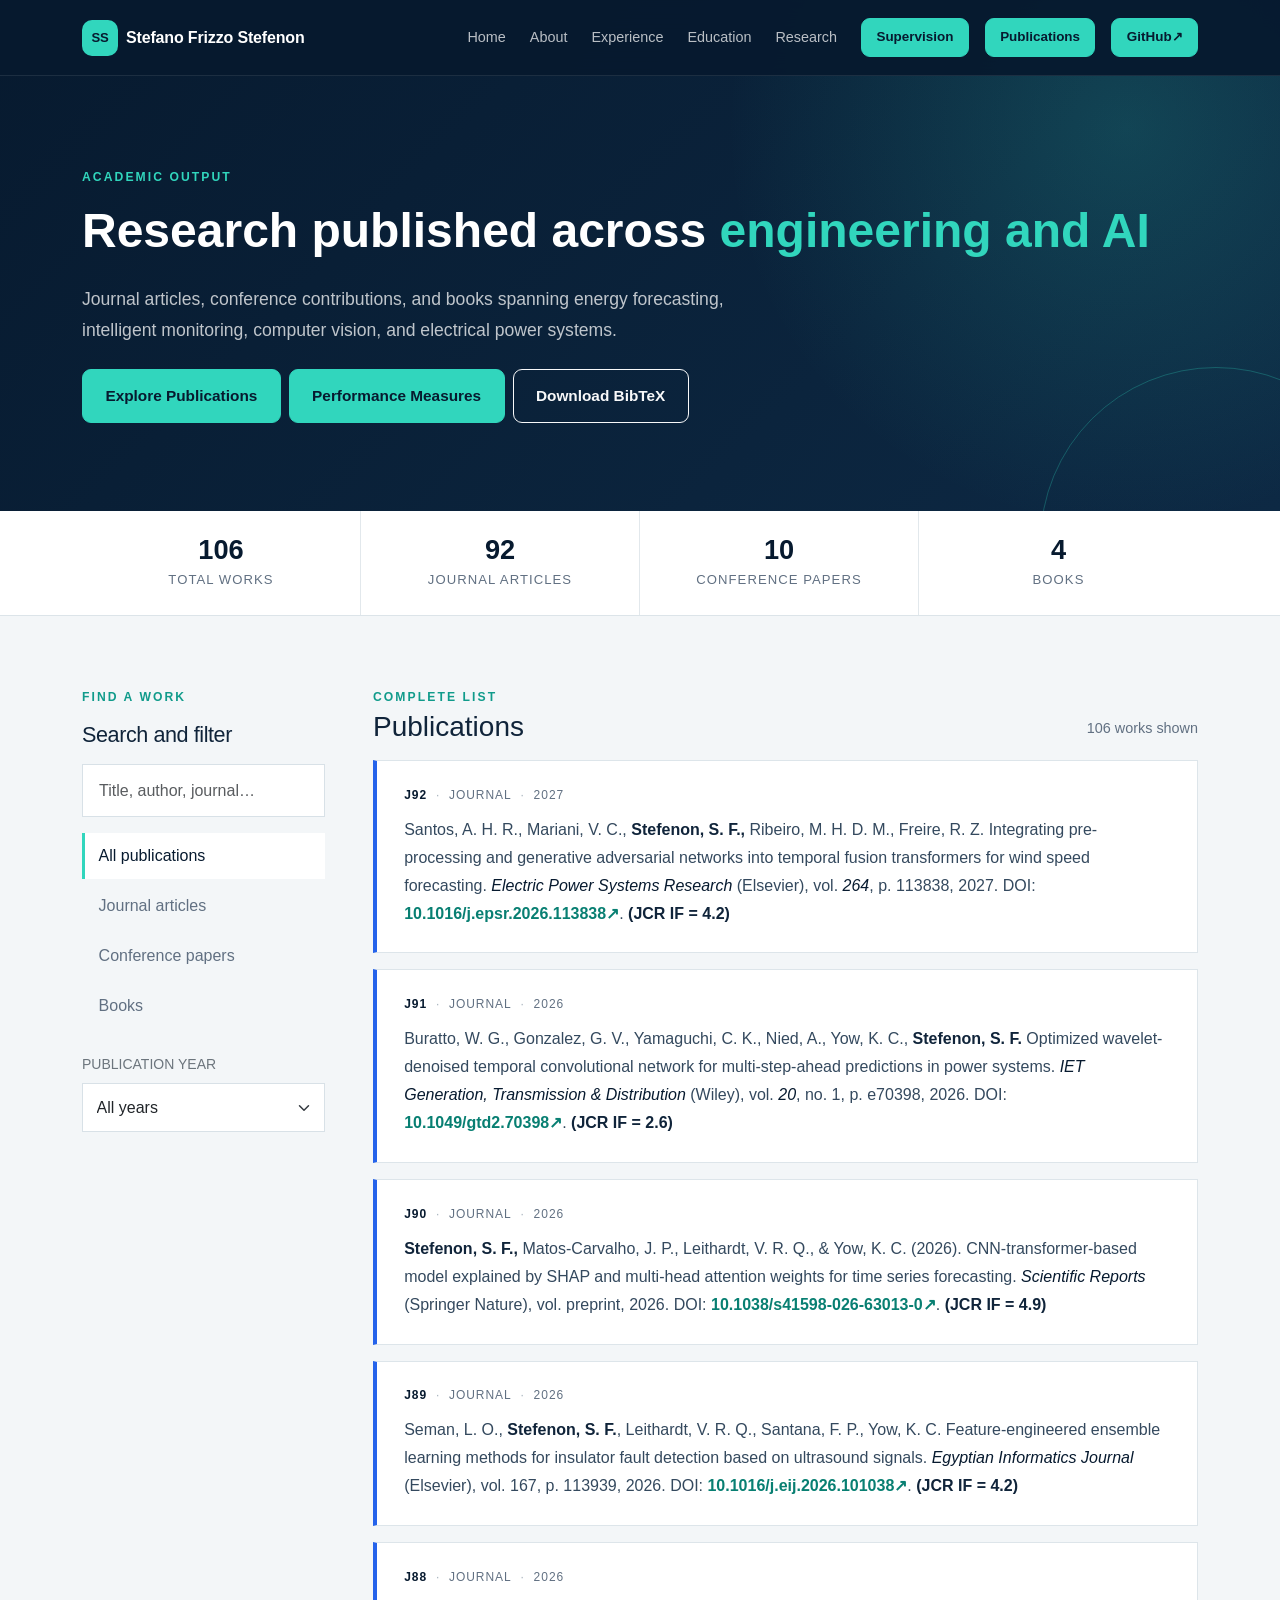
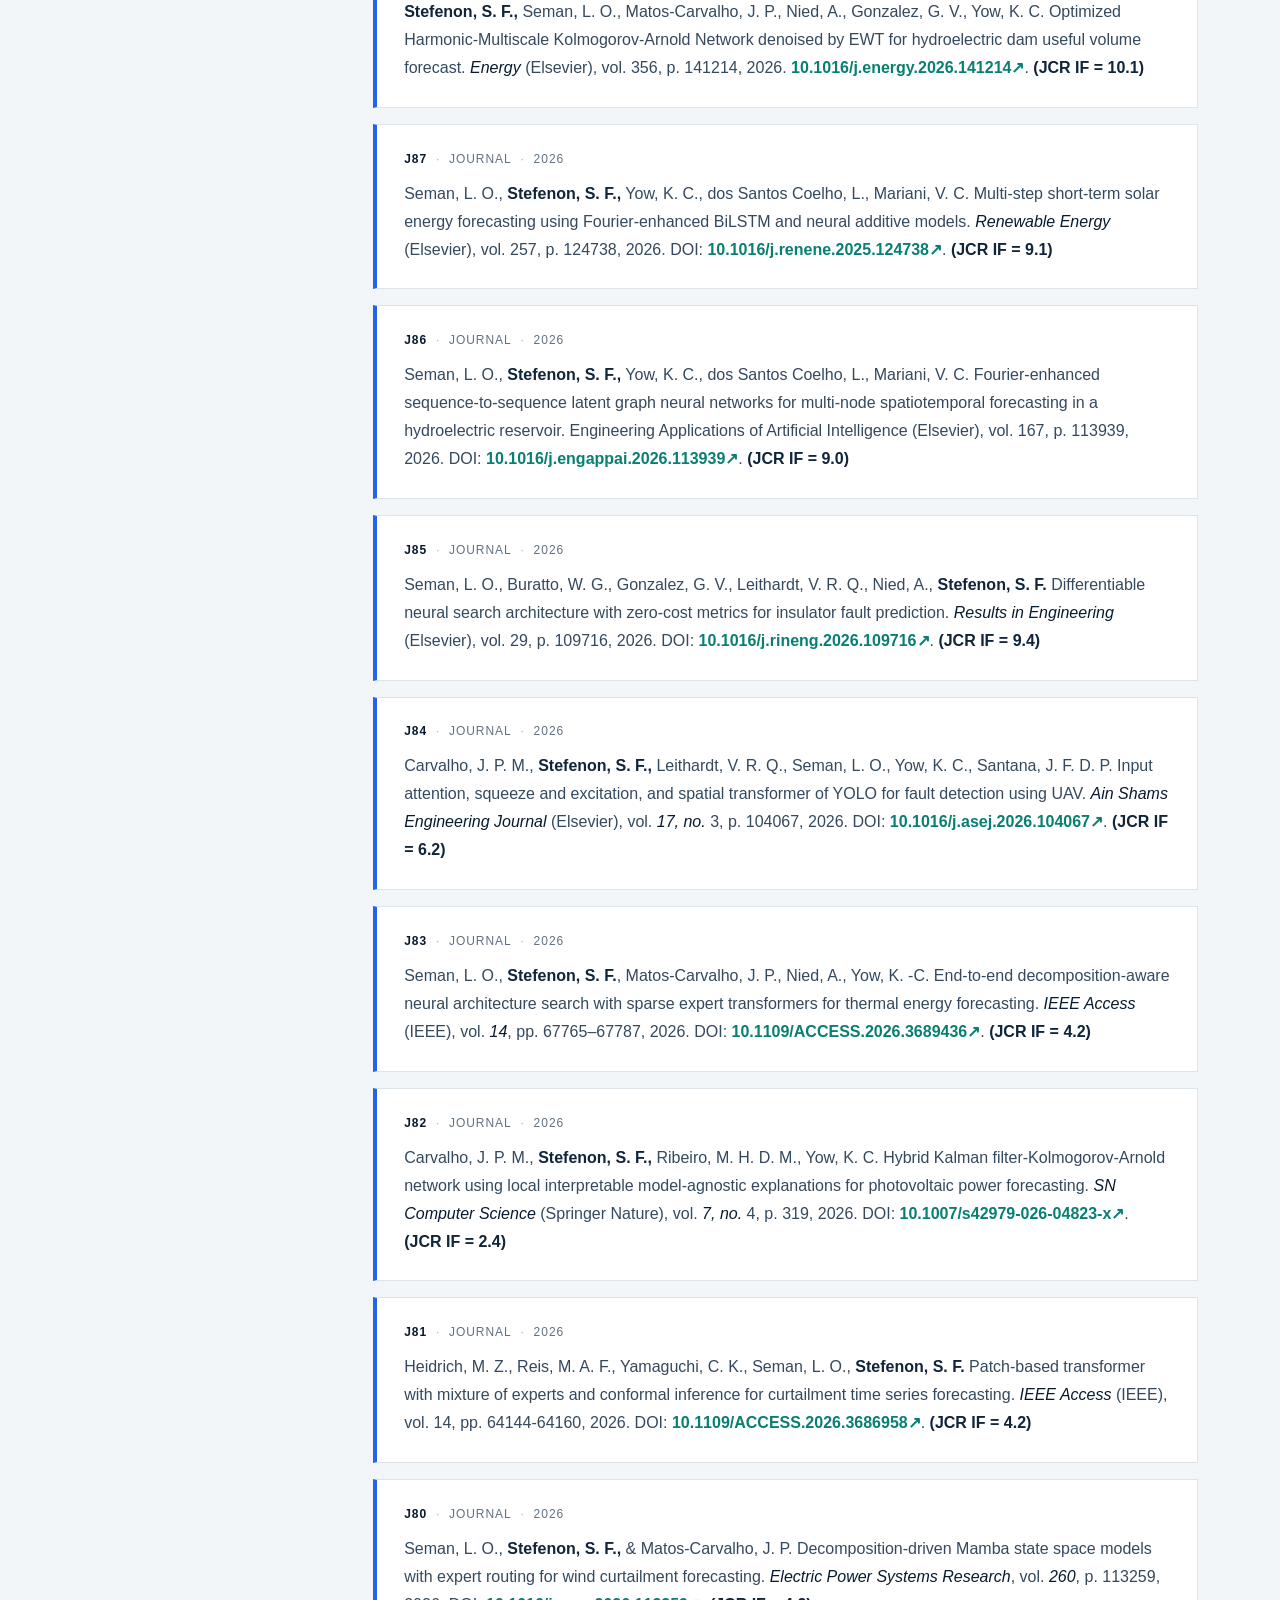
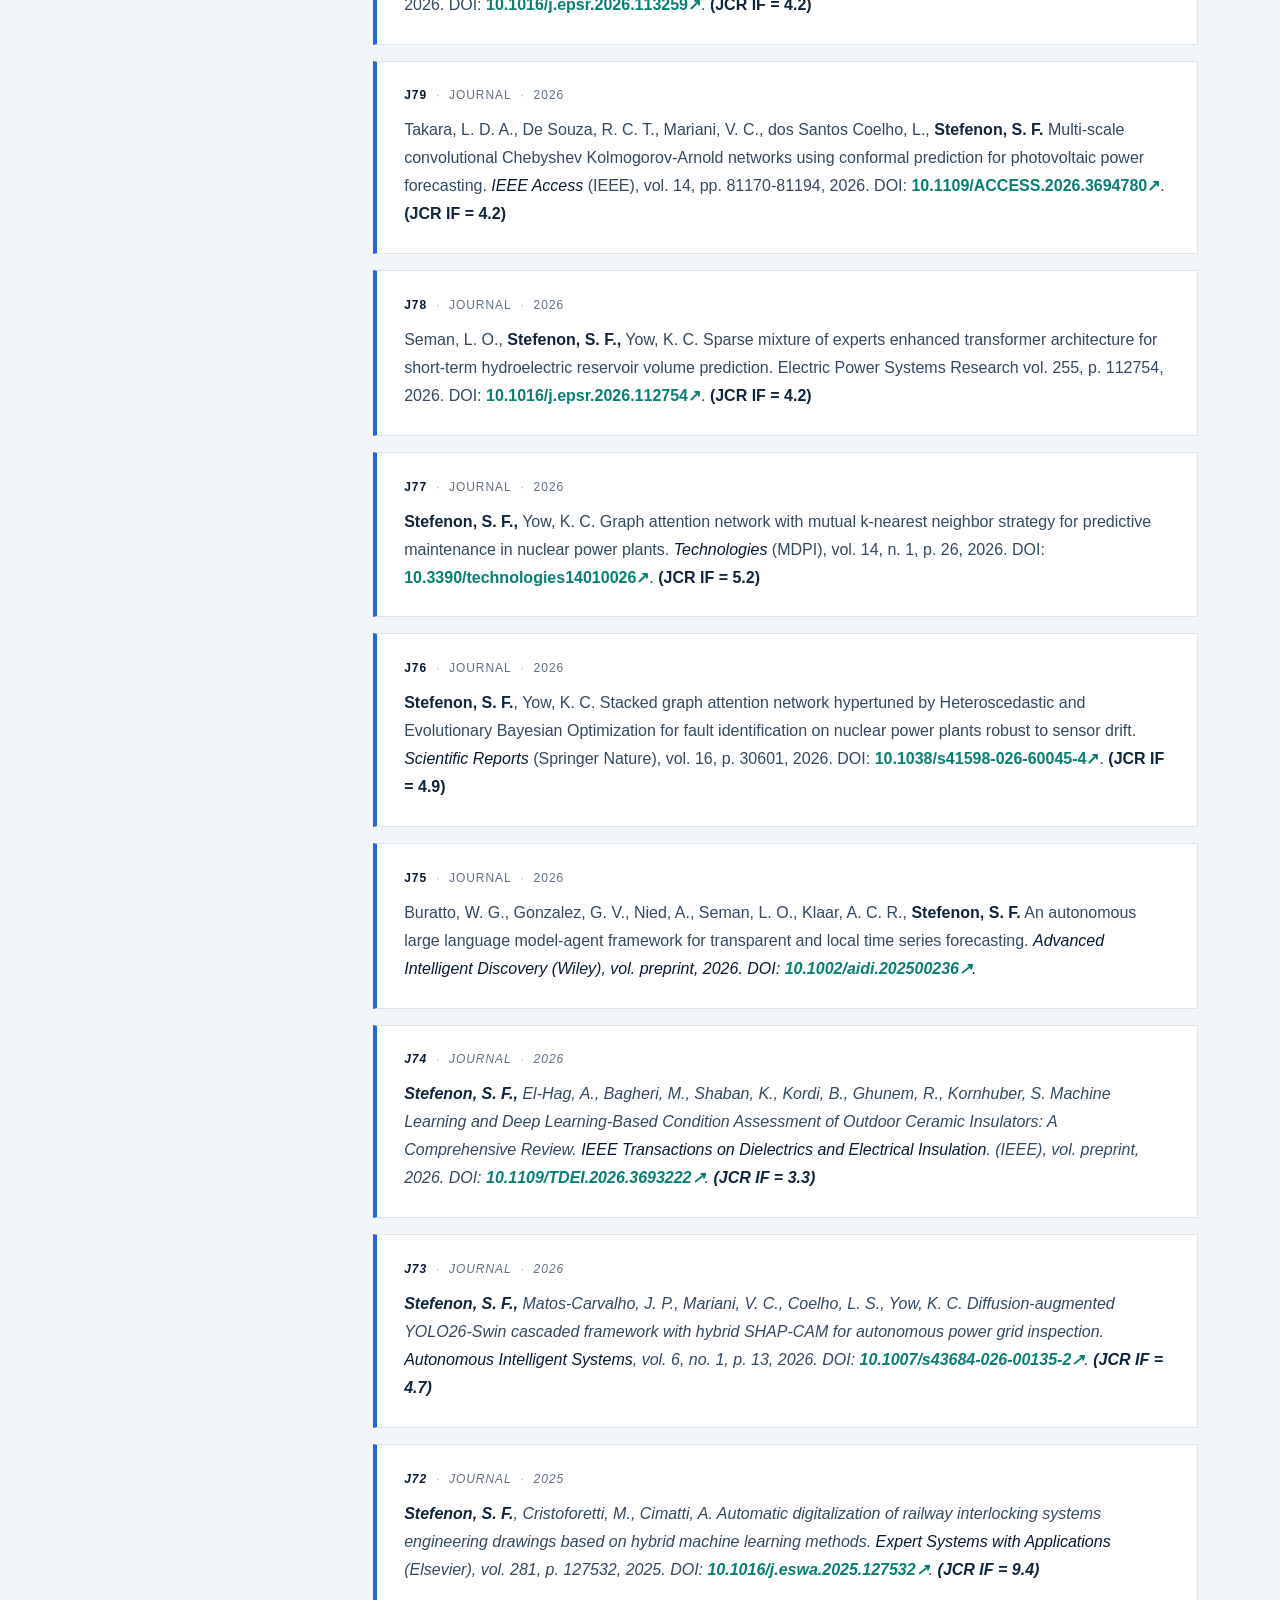
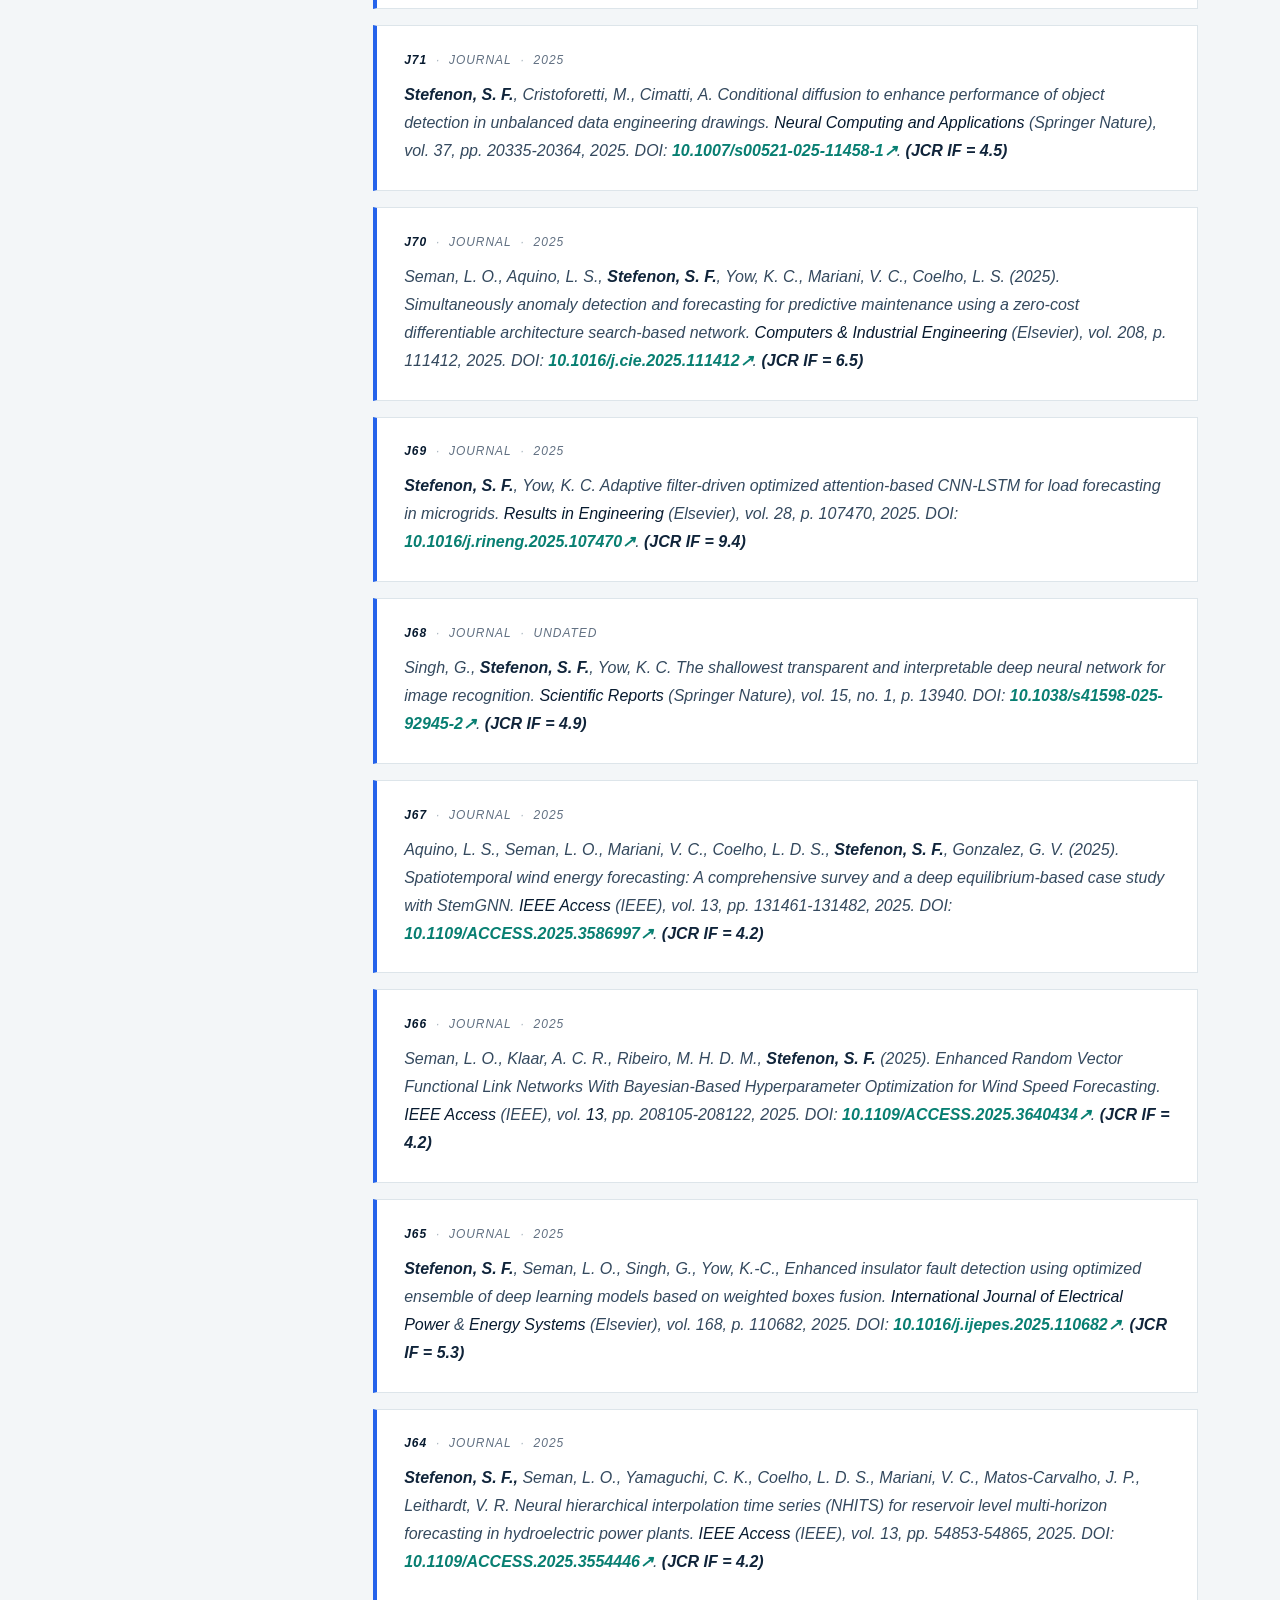
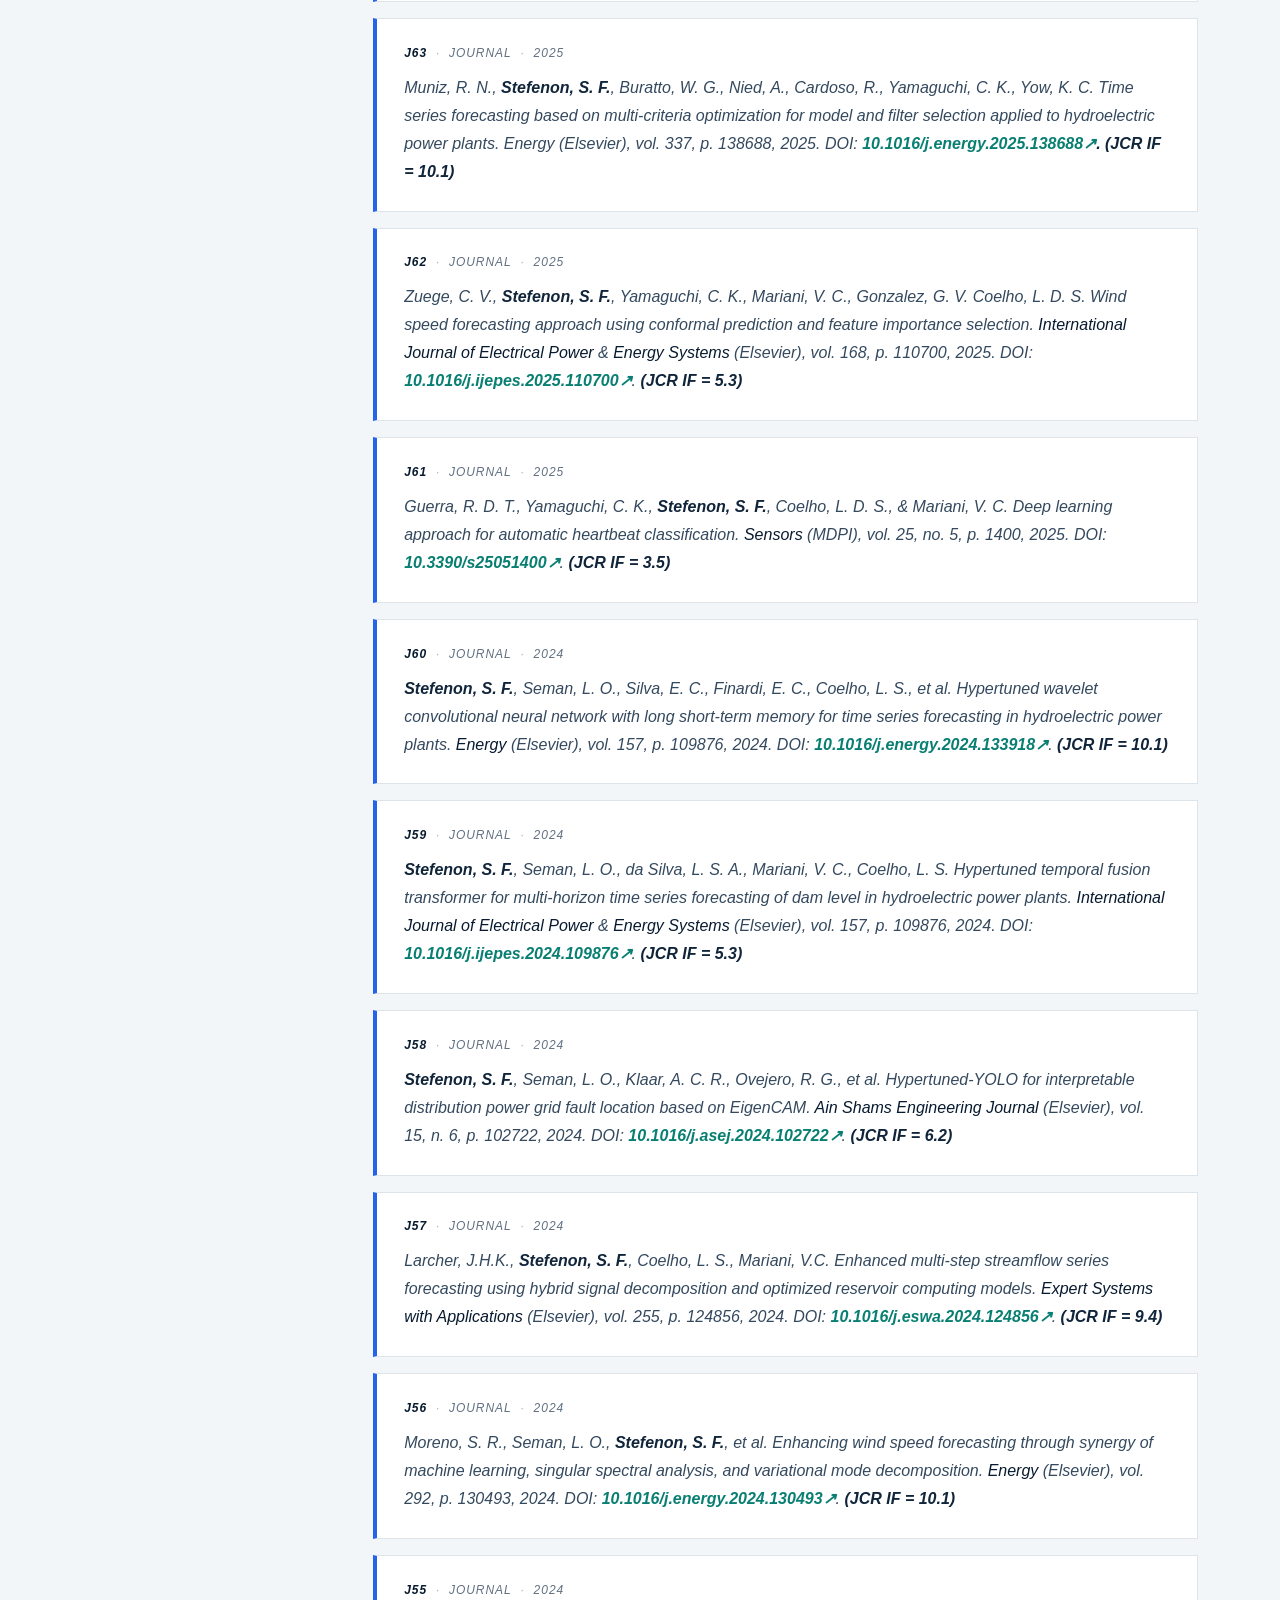
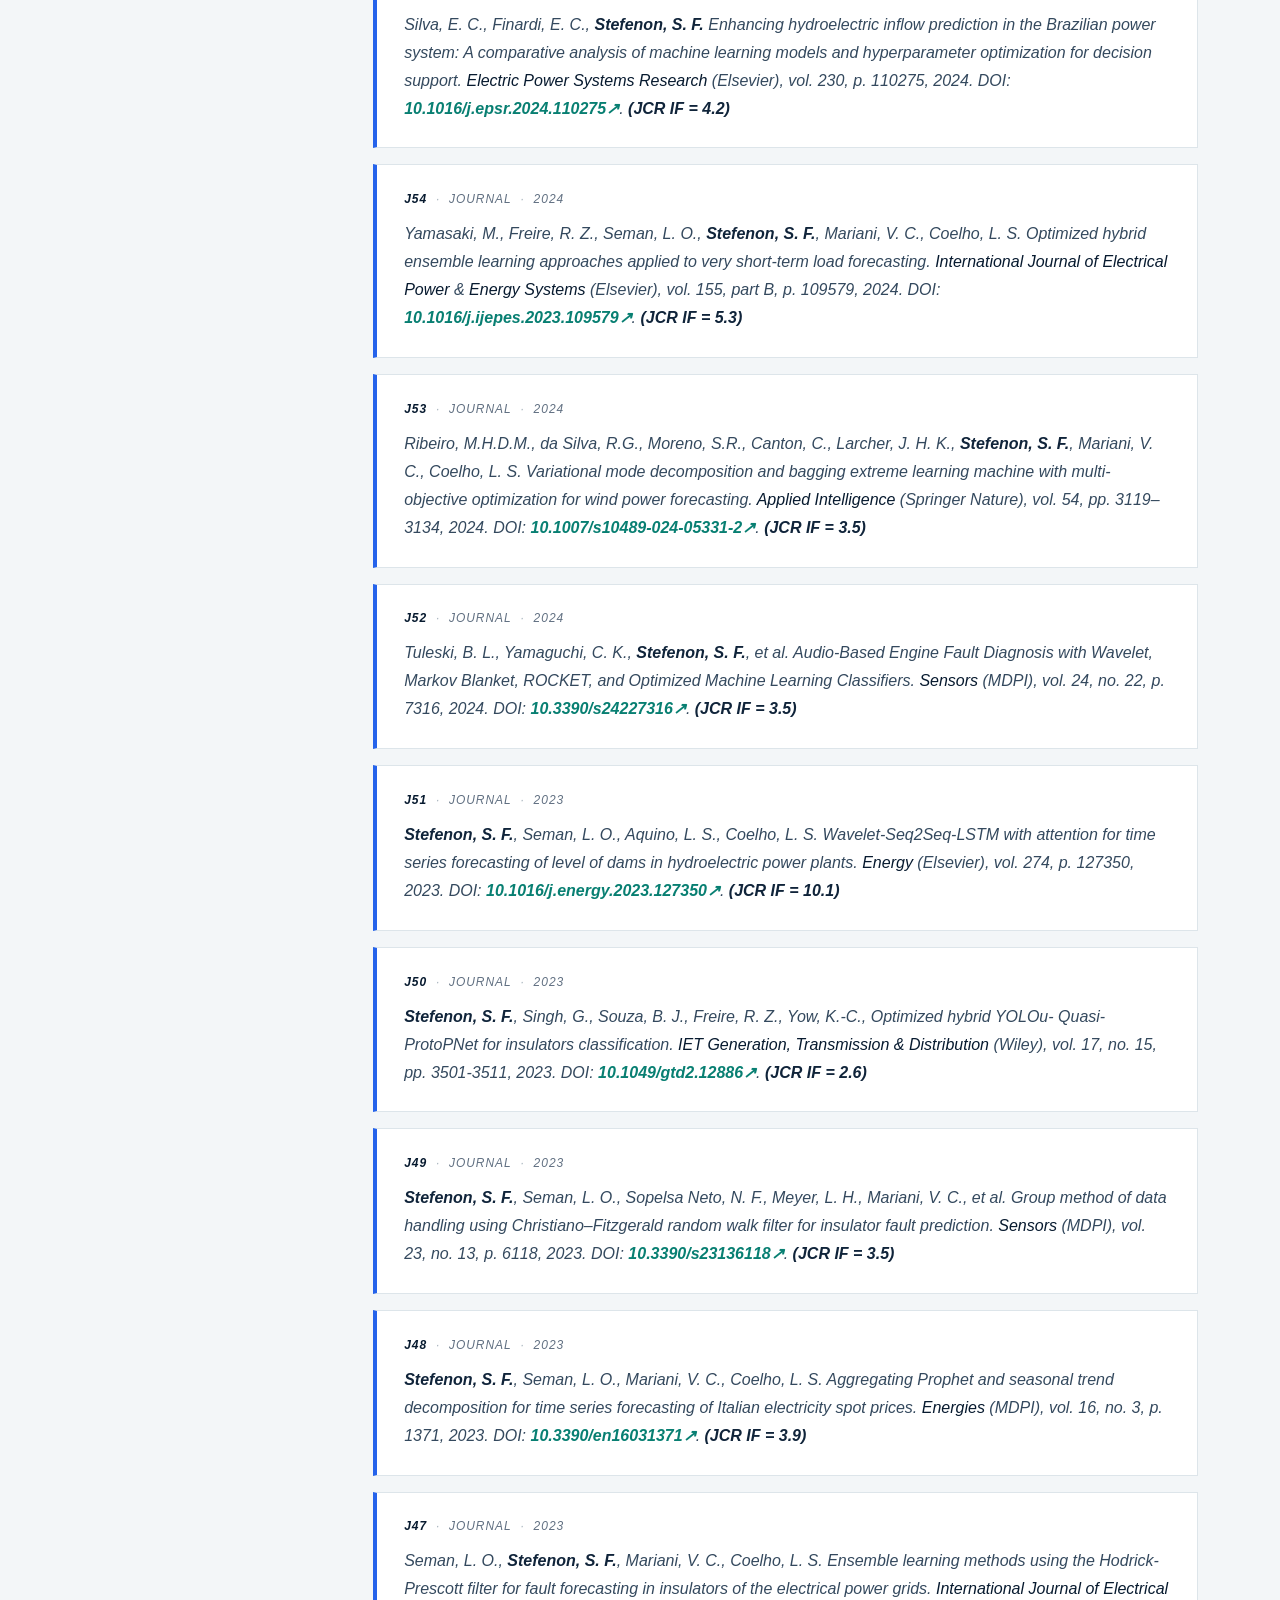
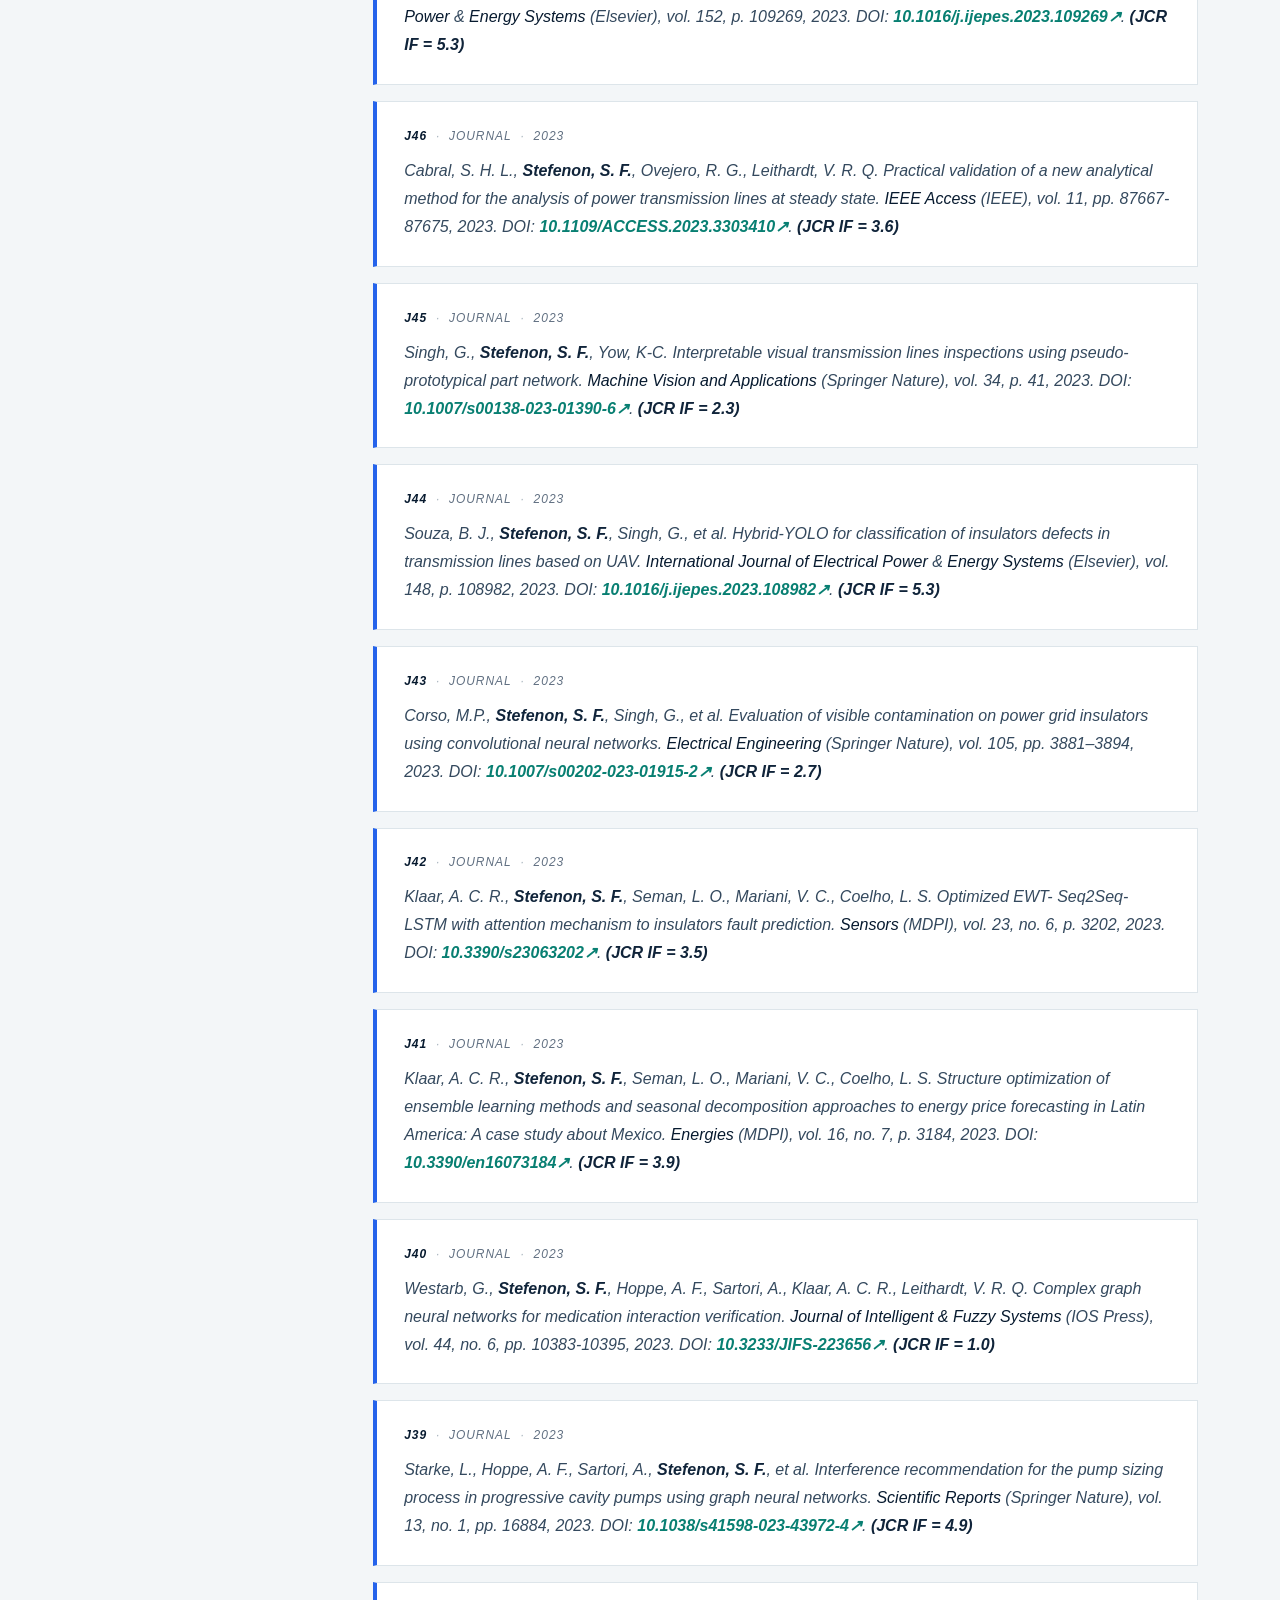
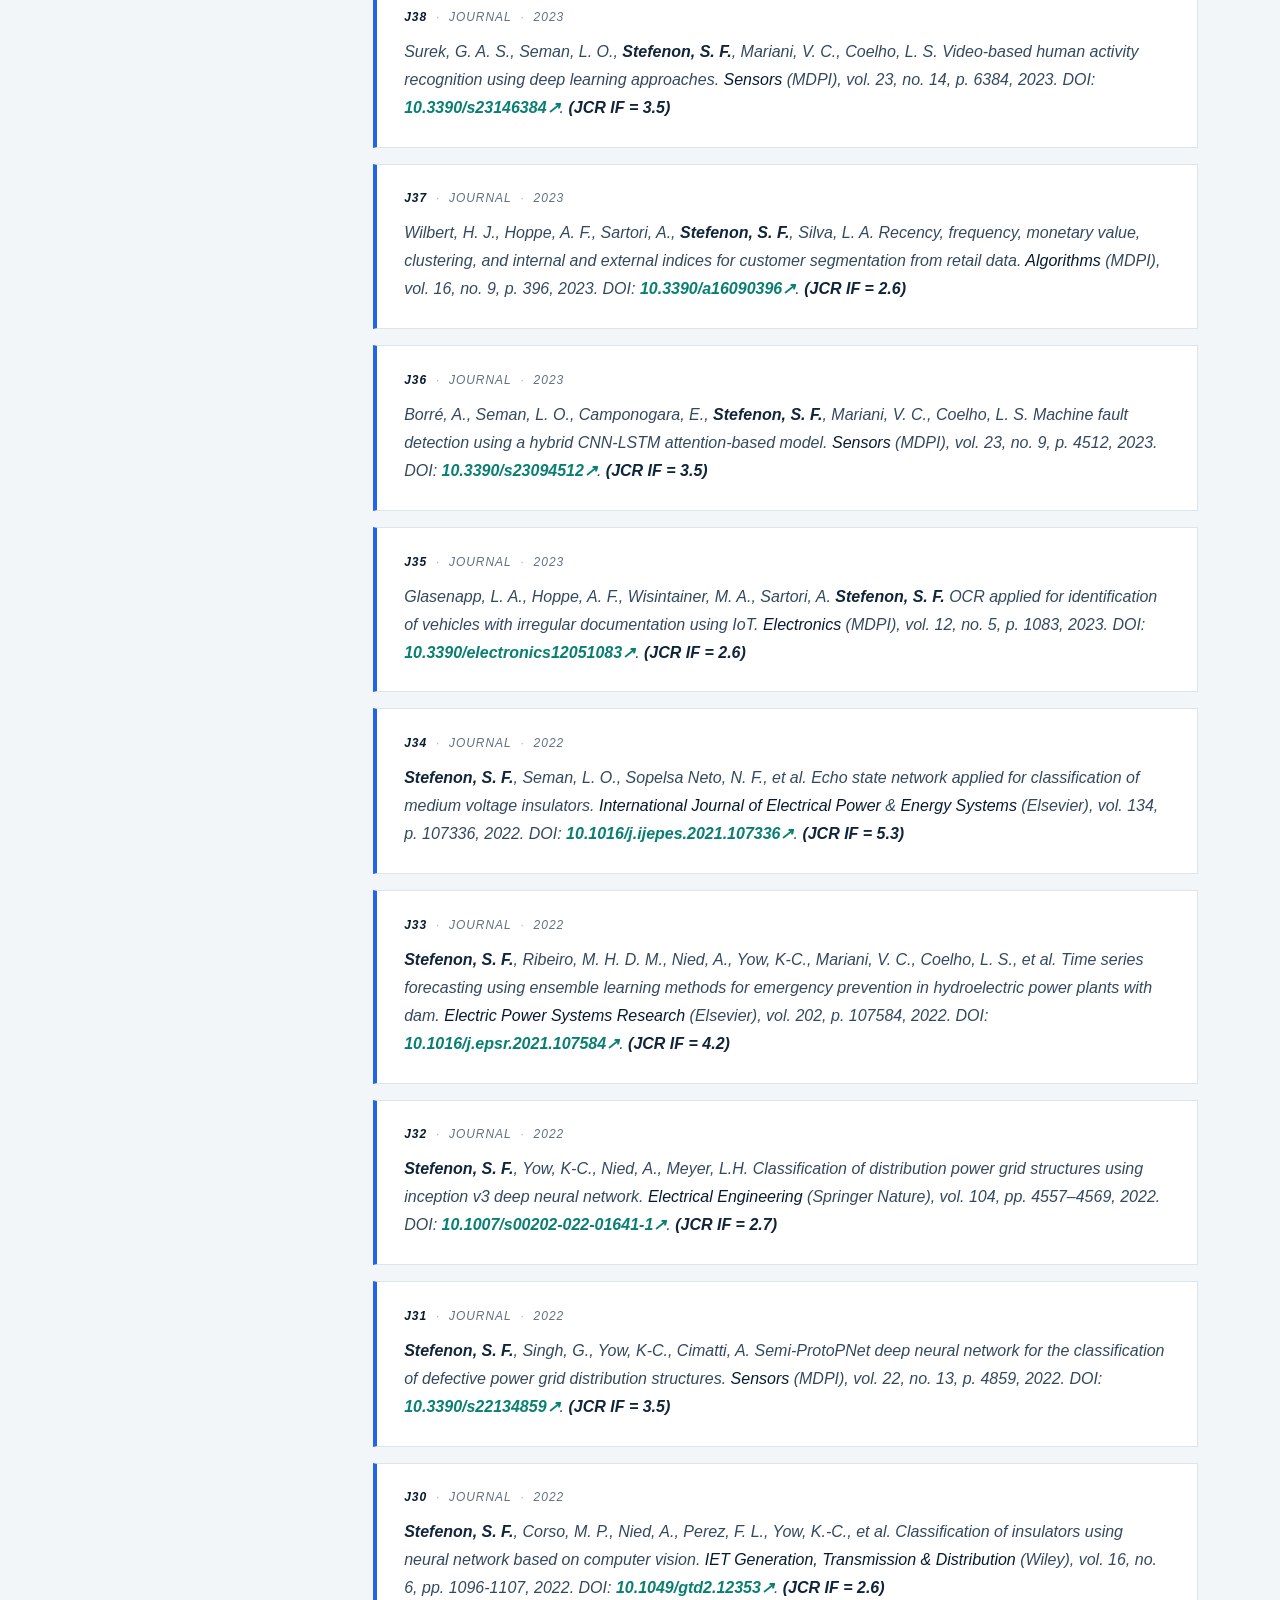
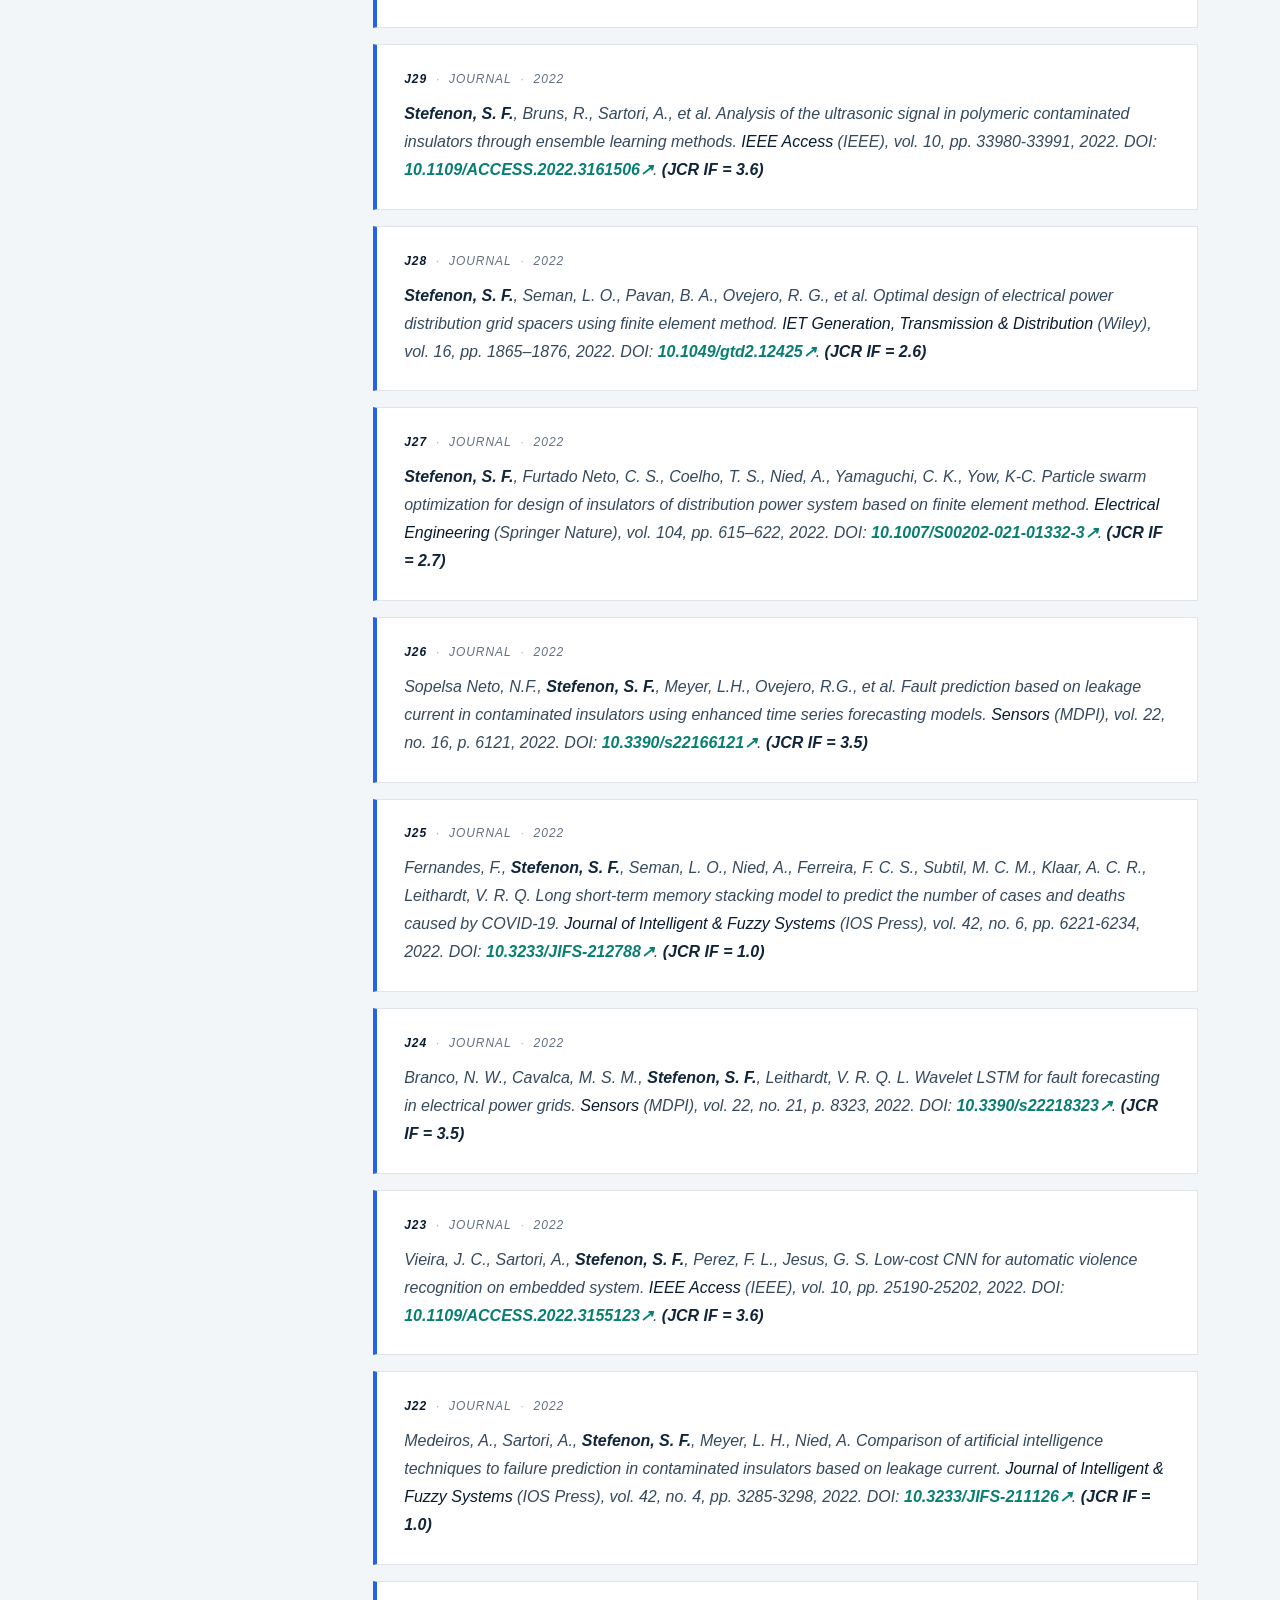
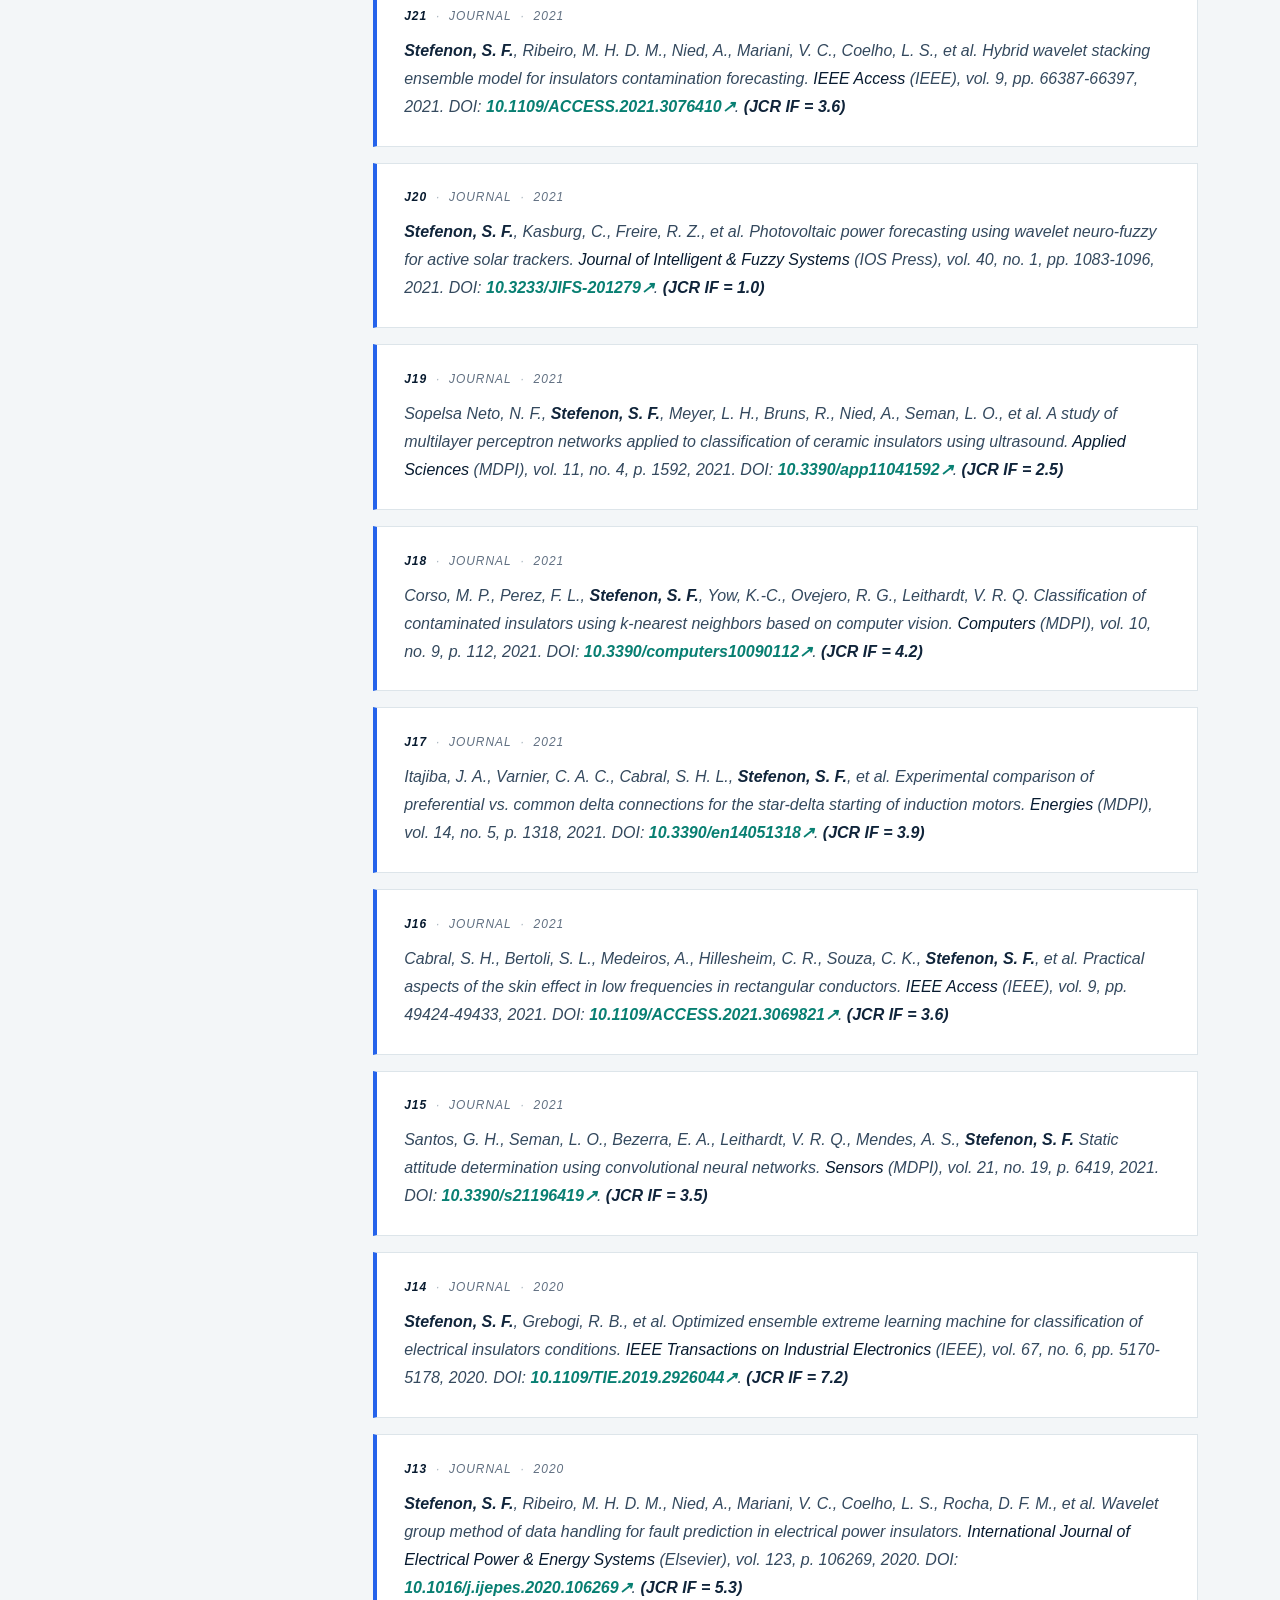
==== commit 0b2d5f7b: "Fix citation details for publication entry Updated citation format for publication in 2026." ====
--- a/publications.html
+++ b/publications.html
@@ -228,7 +228,7 @@
               <span>Journal</span>
               <span>2026</span>
             </div>
-            <p class="publication-citation">Buratto, W. G., Gonzalez, G. V., Yamaguchi, C. K., Nied, A., Yow, K. C., <strong>Stefenon, S. F.</strong> Optimized wavelet-denoised temporal convolutional network for multi-step-ahead predictions in power systems. <em>IET Generation, Transmission &amp; Distribution</em> (Wiley), vol. <em>20</em>, no. 1, pp. 1–16, 2026. DOI: <a href="https://doi.org/10.1049/gtd2.70398" target="_blank" rel="noreferrer">10.1049/gtd2.70398<span aria-hidden="true">↗</span></a>. <strong>(JCR IF = 2.6)</strong></p>
+            <p class="publication-citation">Buratto, W. G., Gonzalez, G. V., Yamaguchi, C. K., Nied, A., Yow, K. C., <strong>Stefenon, S. F.</strong> Optimized wavelet-denoised temporal convolutional network for multi-step-ahead predictions in power systems. <em>IET Generation, Transmission &amp; Distribution</em> (Wiley), vol. <em>20</em>, no. 1, p. e70398, 2026. DOI: <a href="https://doi.org/10.1049/gtd2.70398" target="_blank" rel="noreferrer">10.1049/gtd2.70398<span aria-hidden="true">↗</span></a>. <strong>(JCR IF = 2.6)</strong></p>
           </article>
           <article class="publication-card azul" data-kind="journal" data-year="2026">
             <div class="publication-meta">
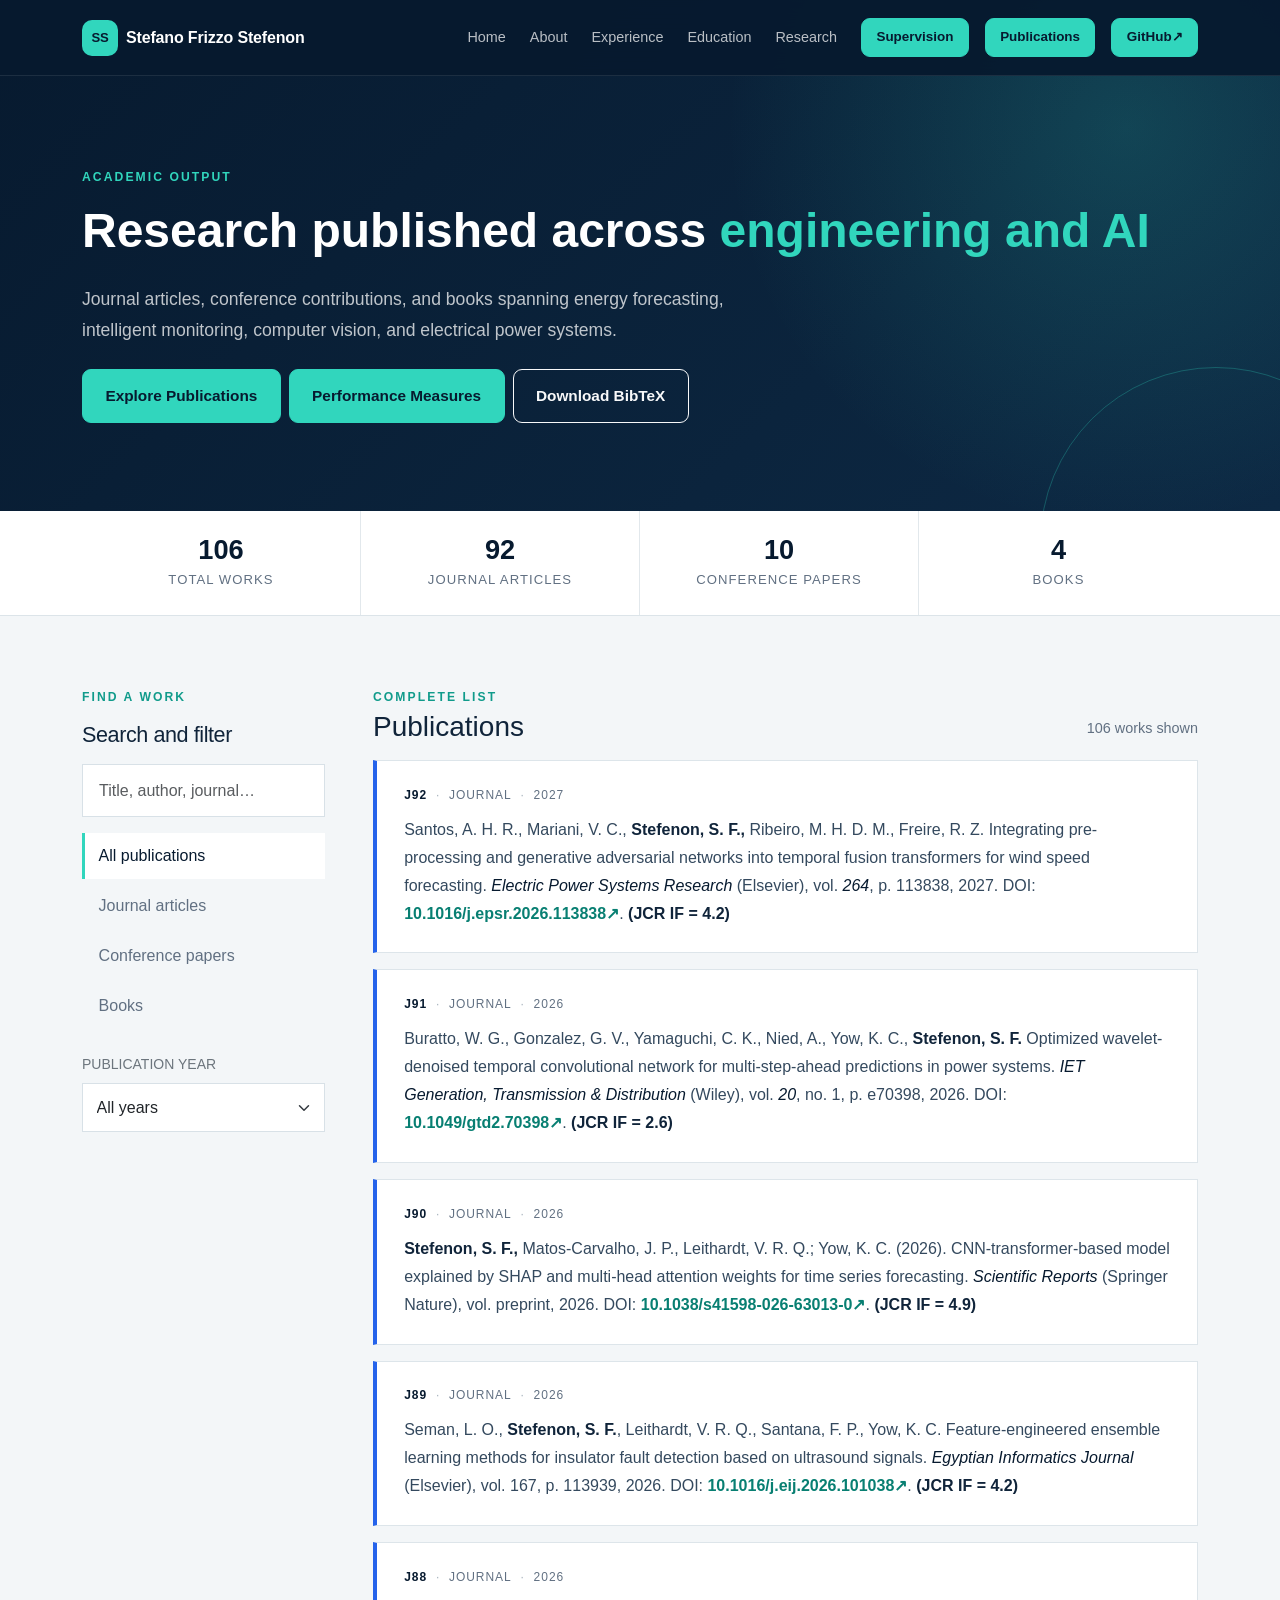
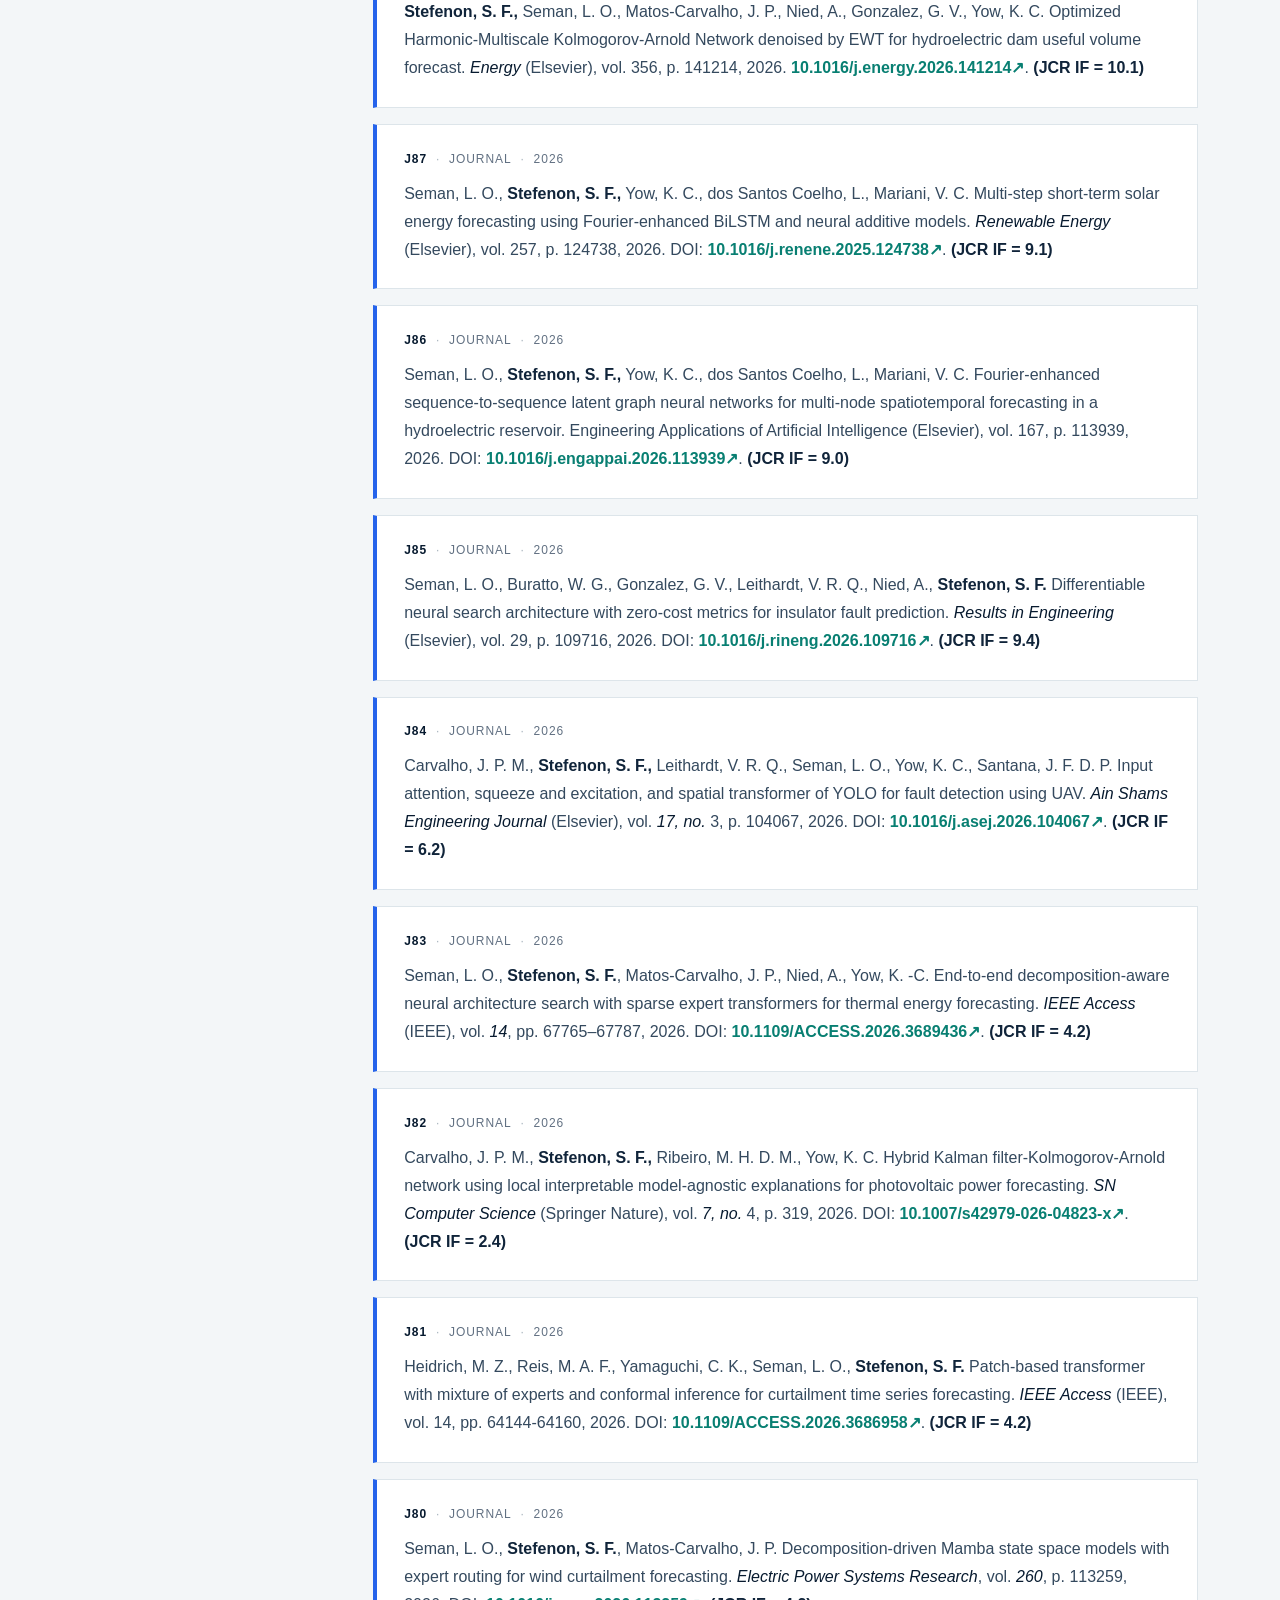
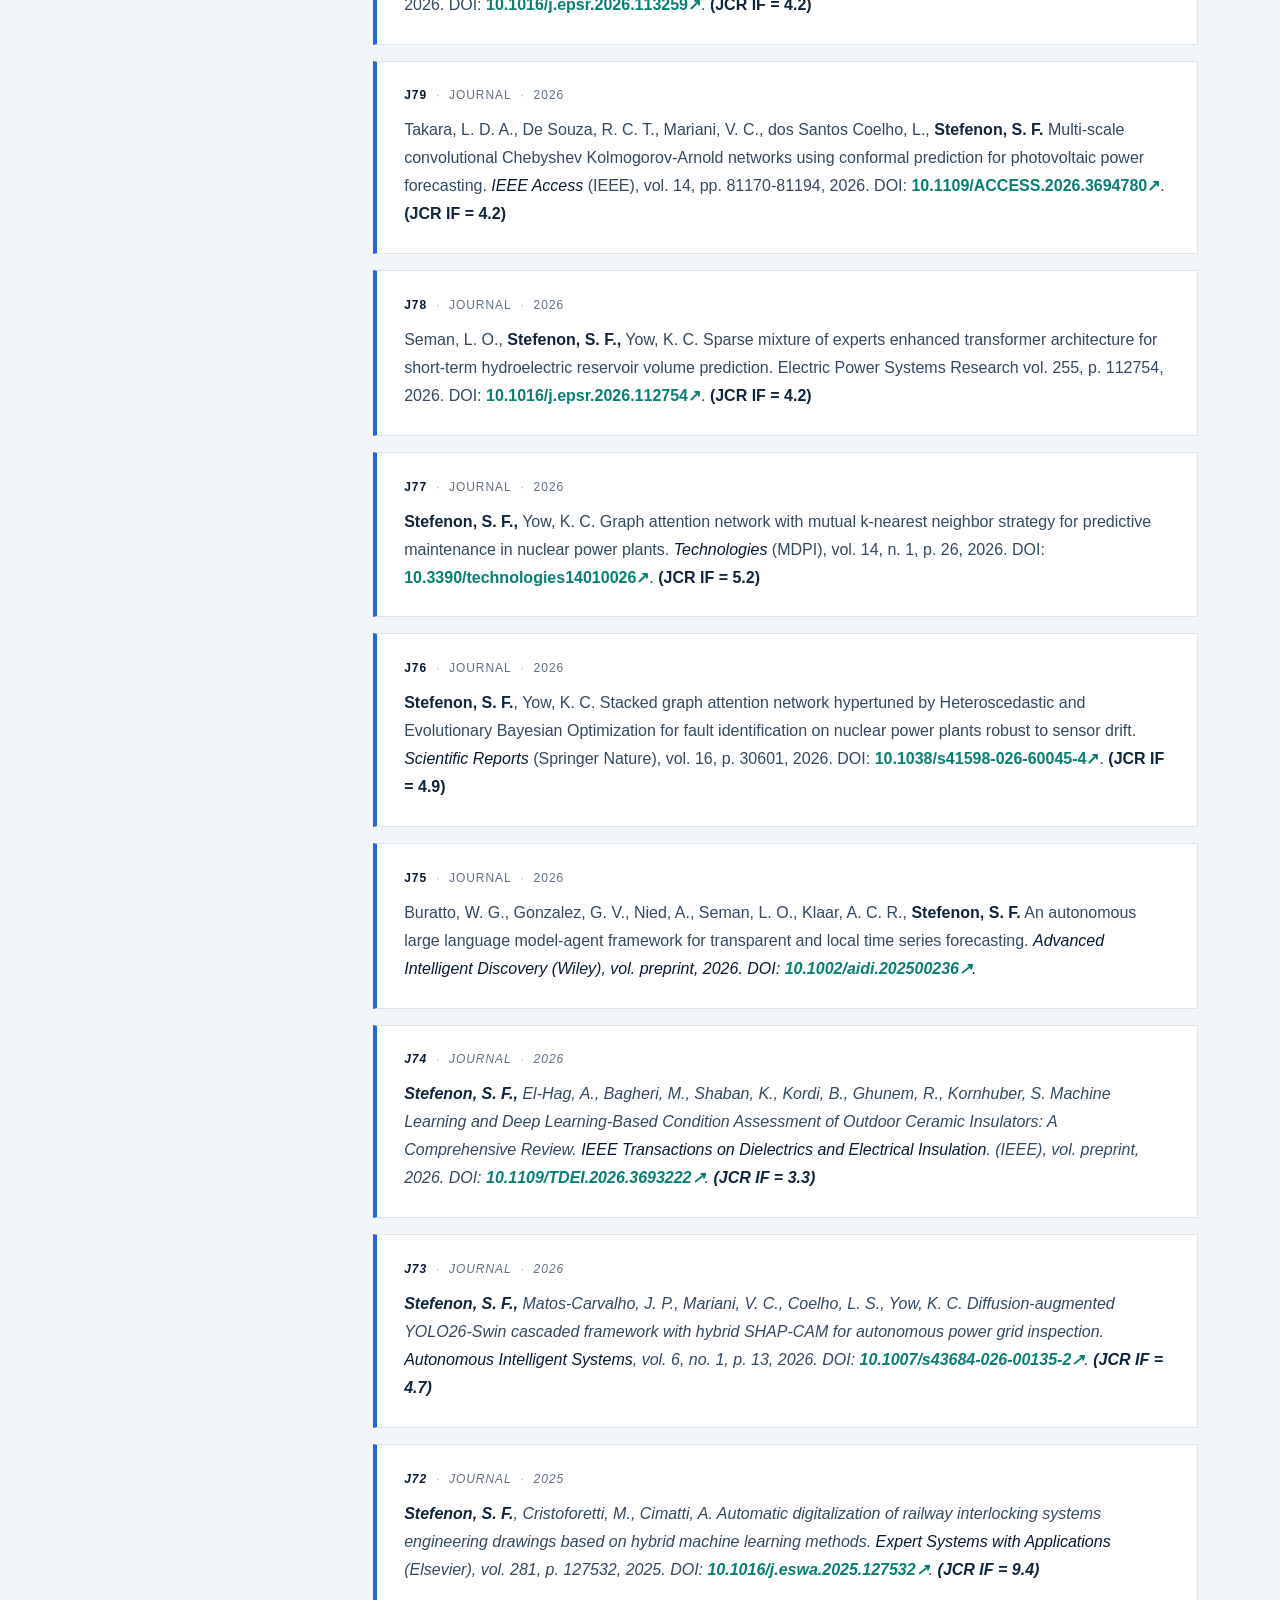
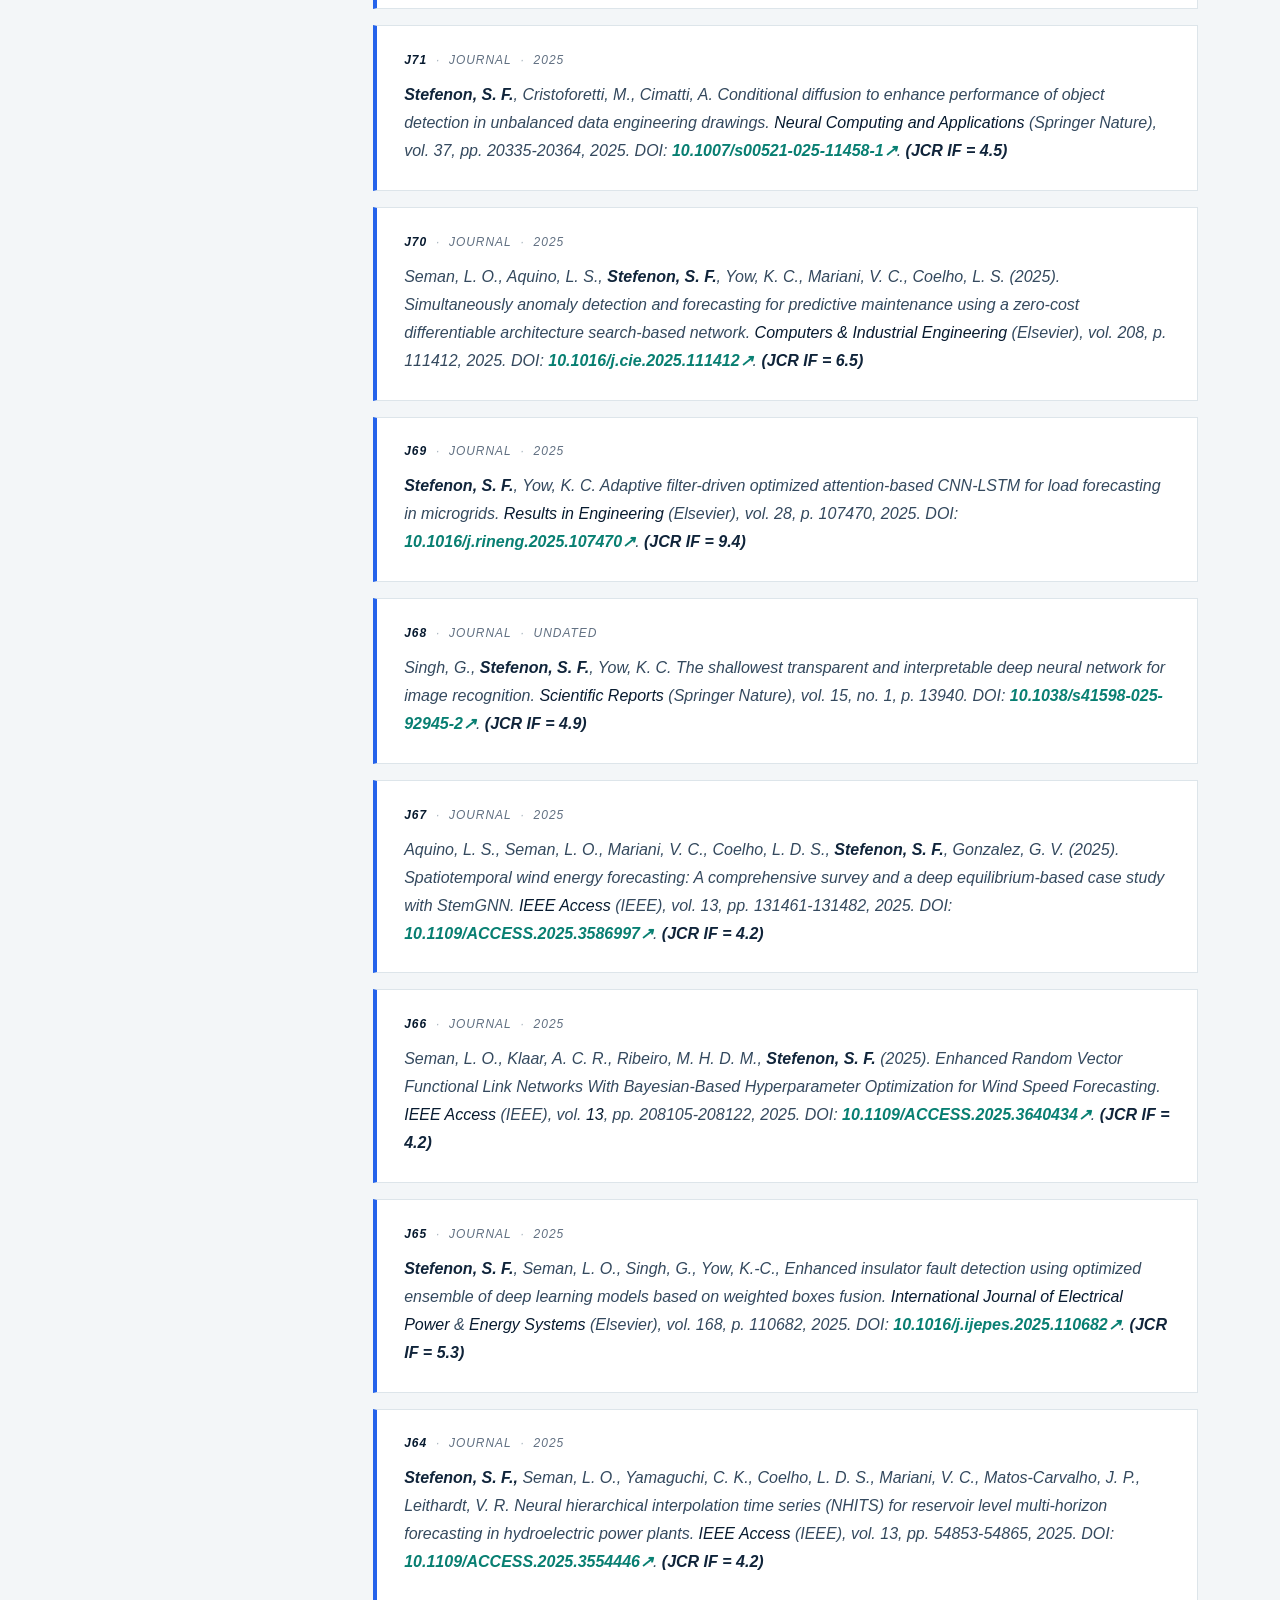
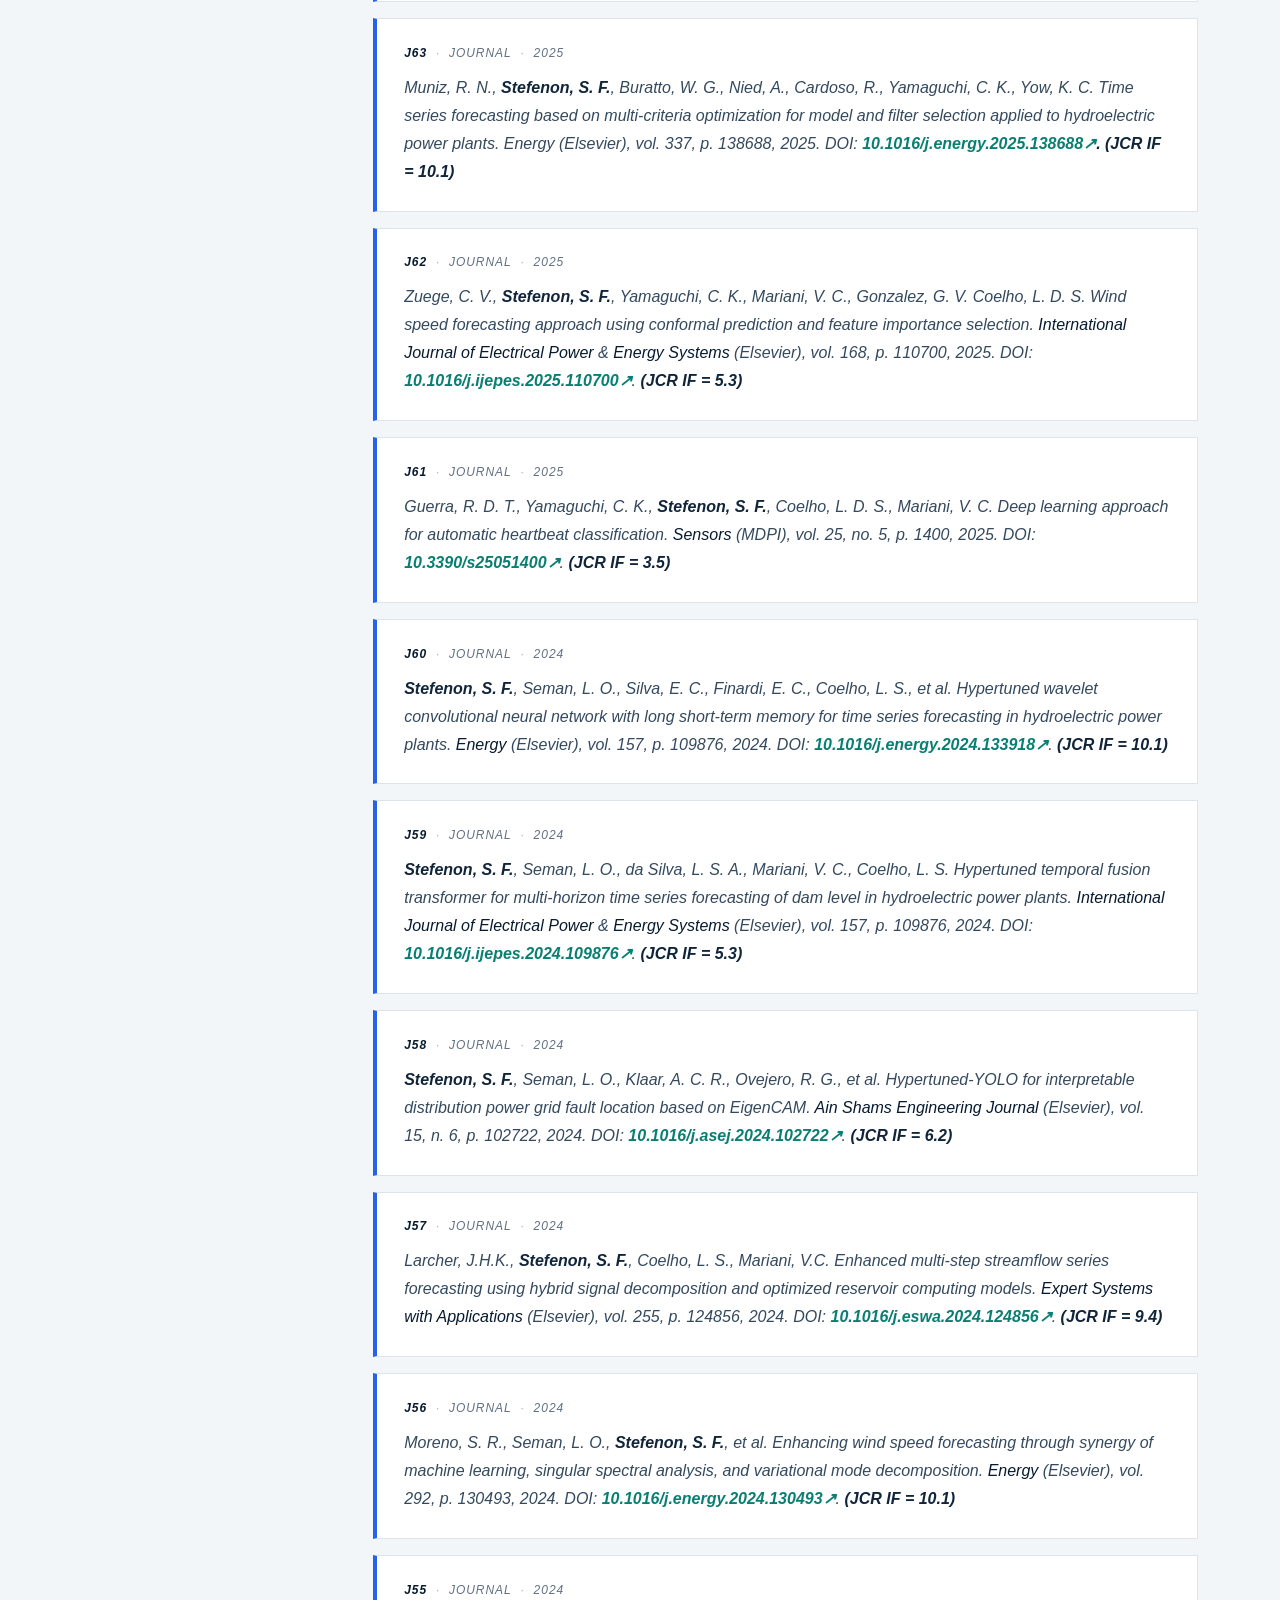
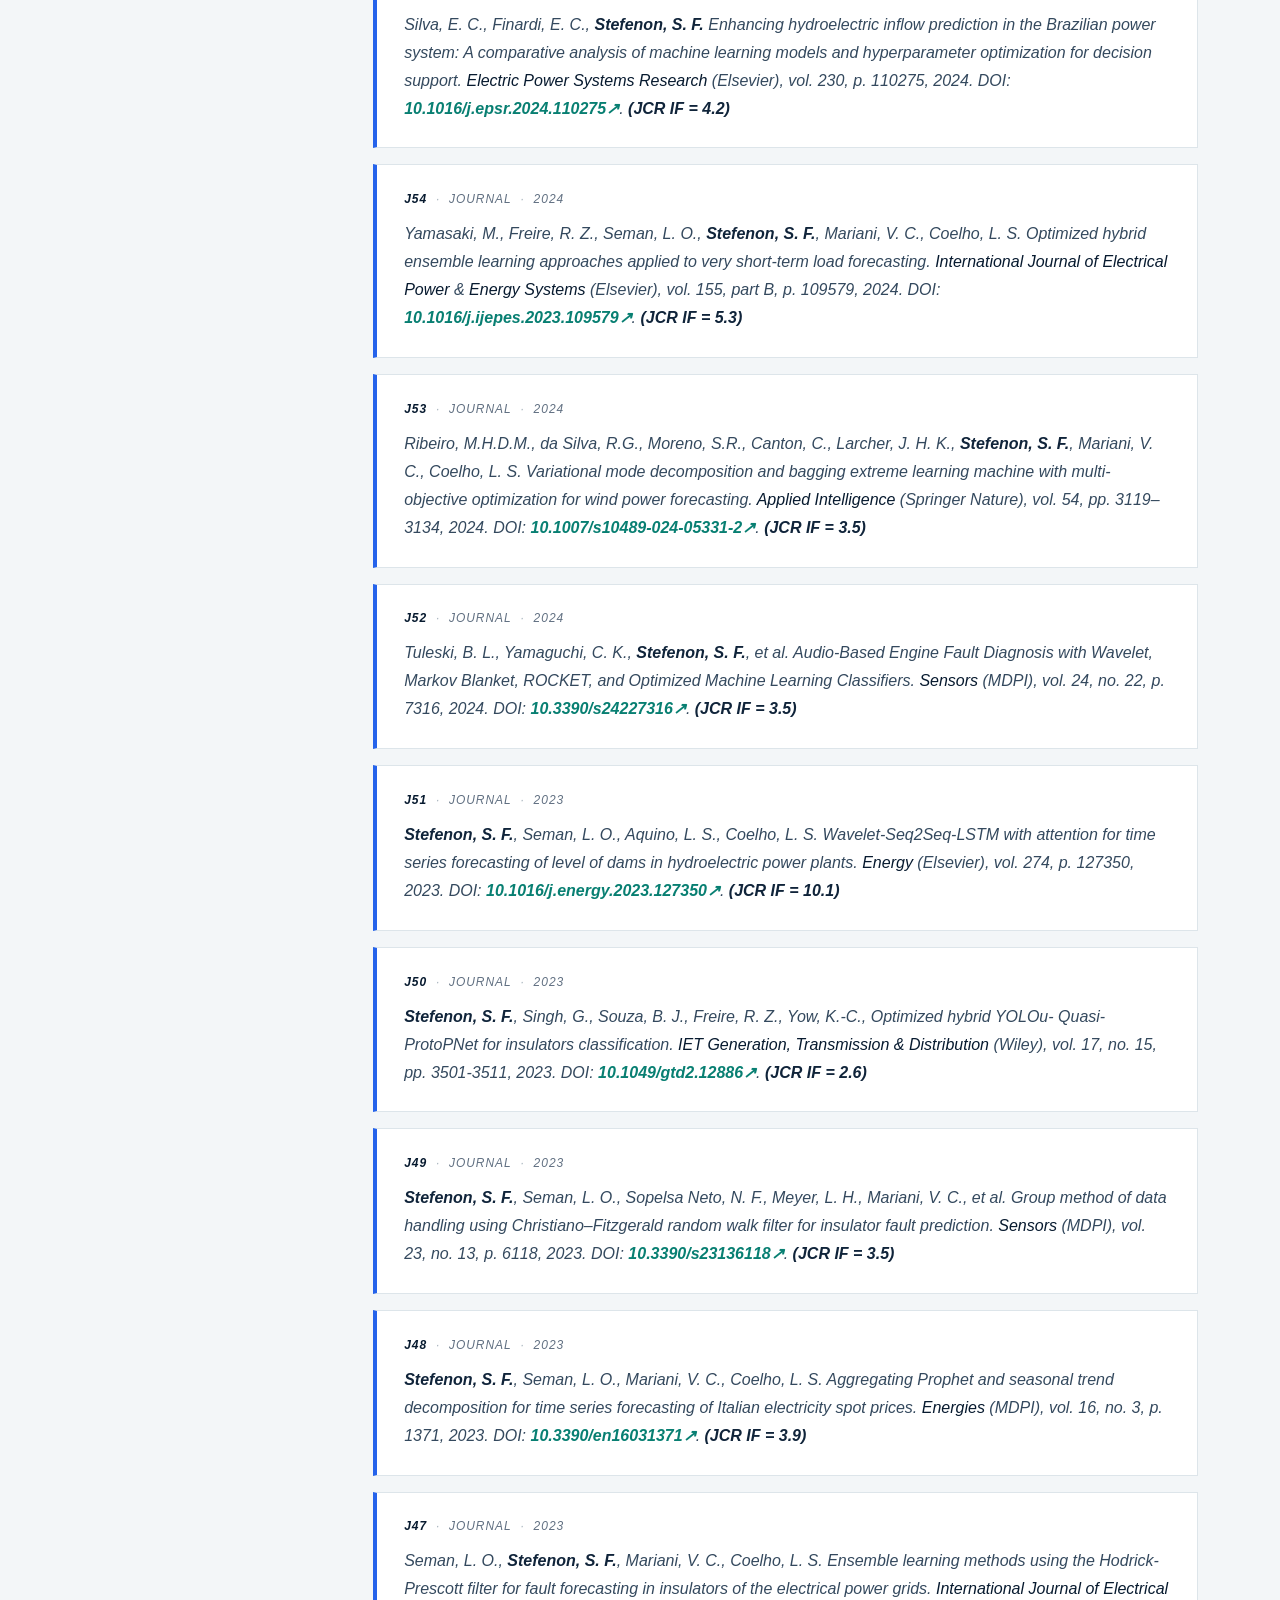
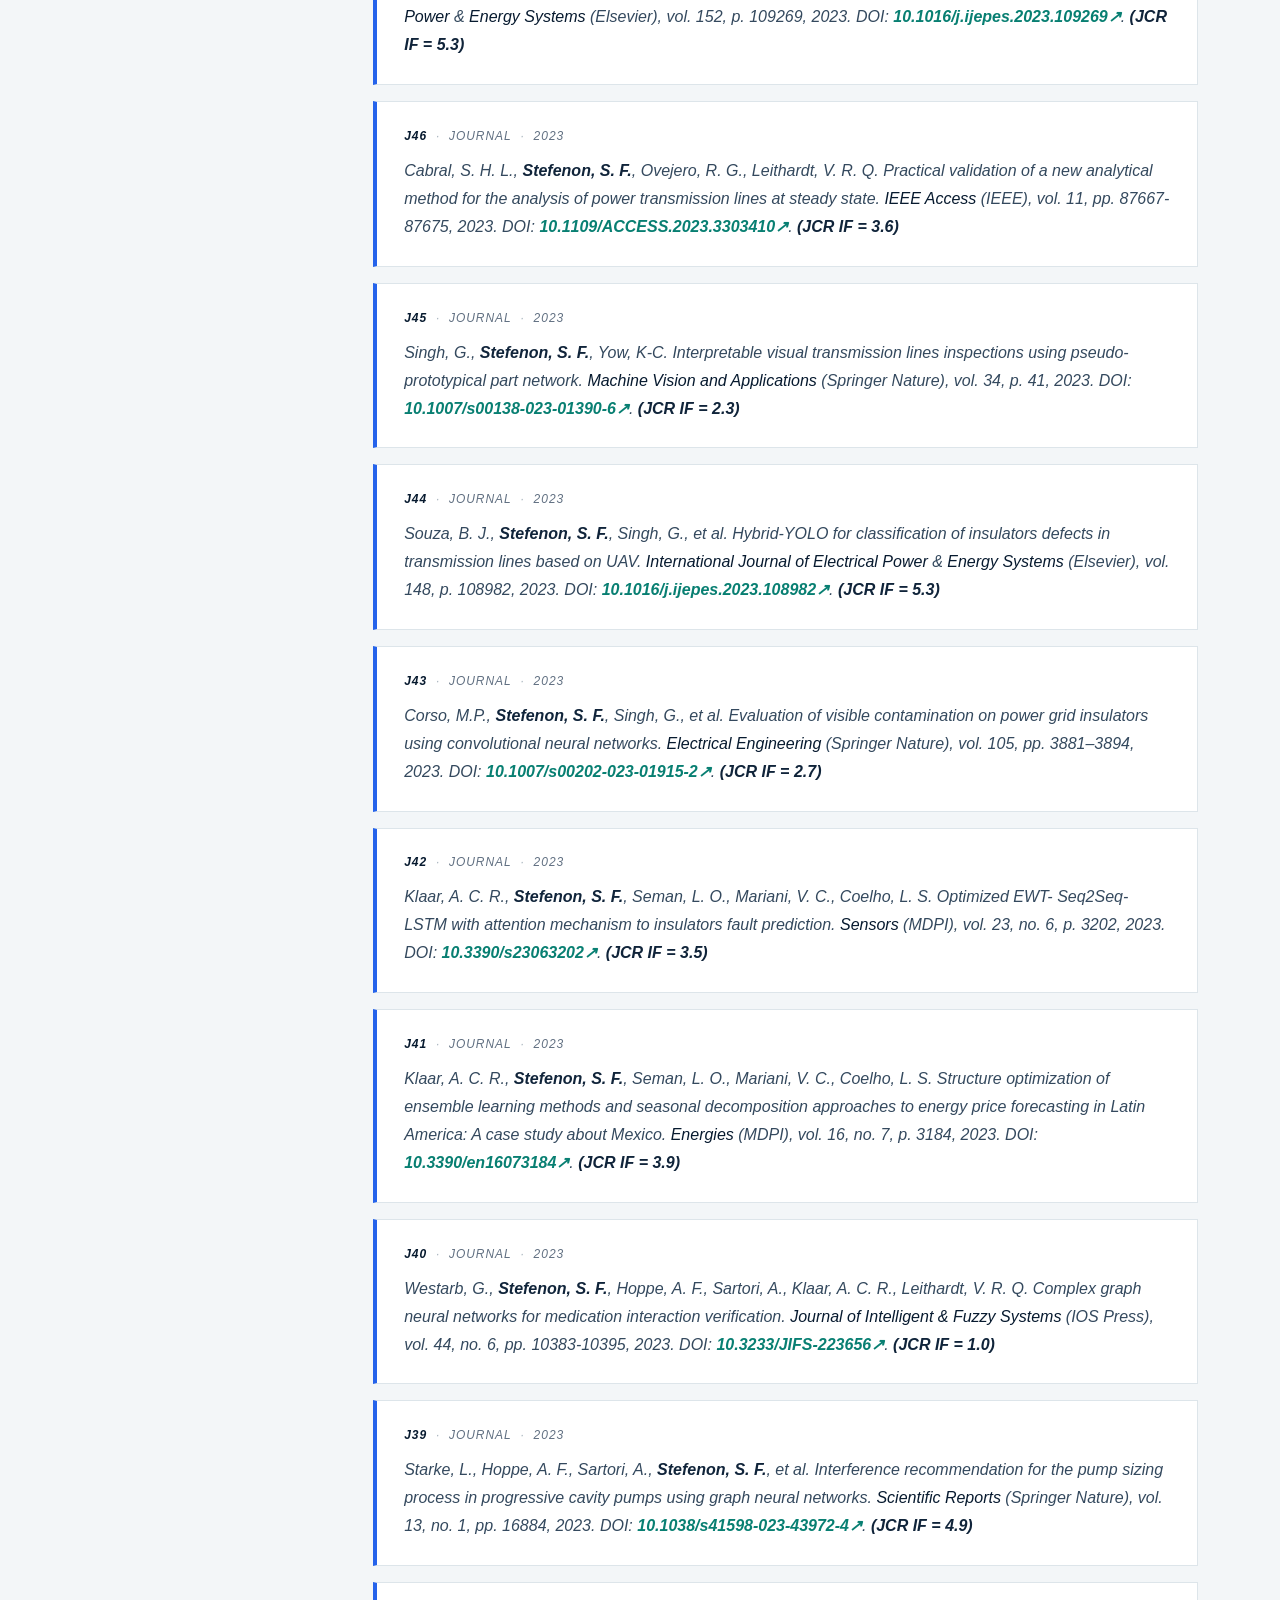
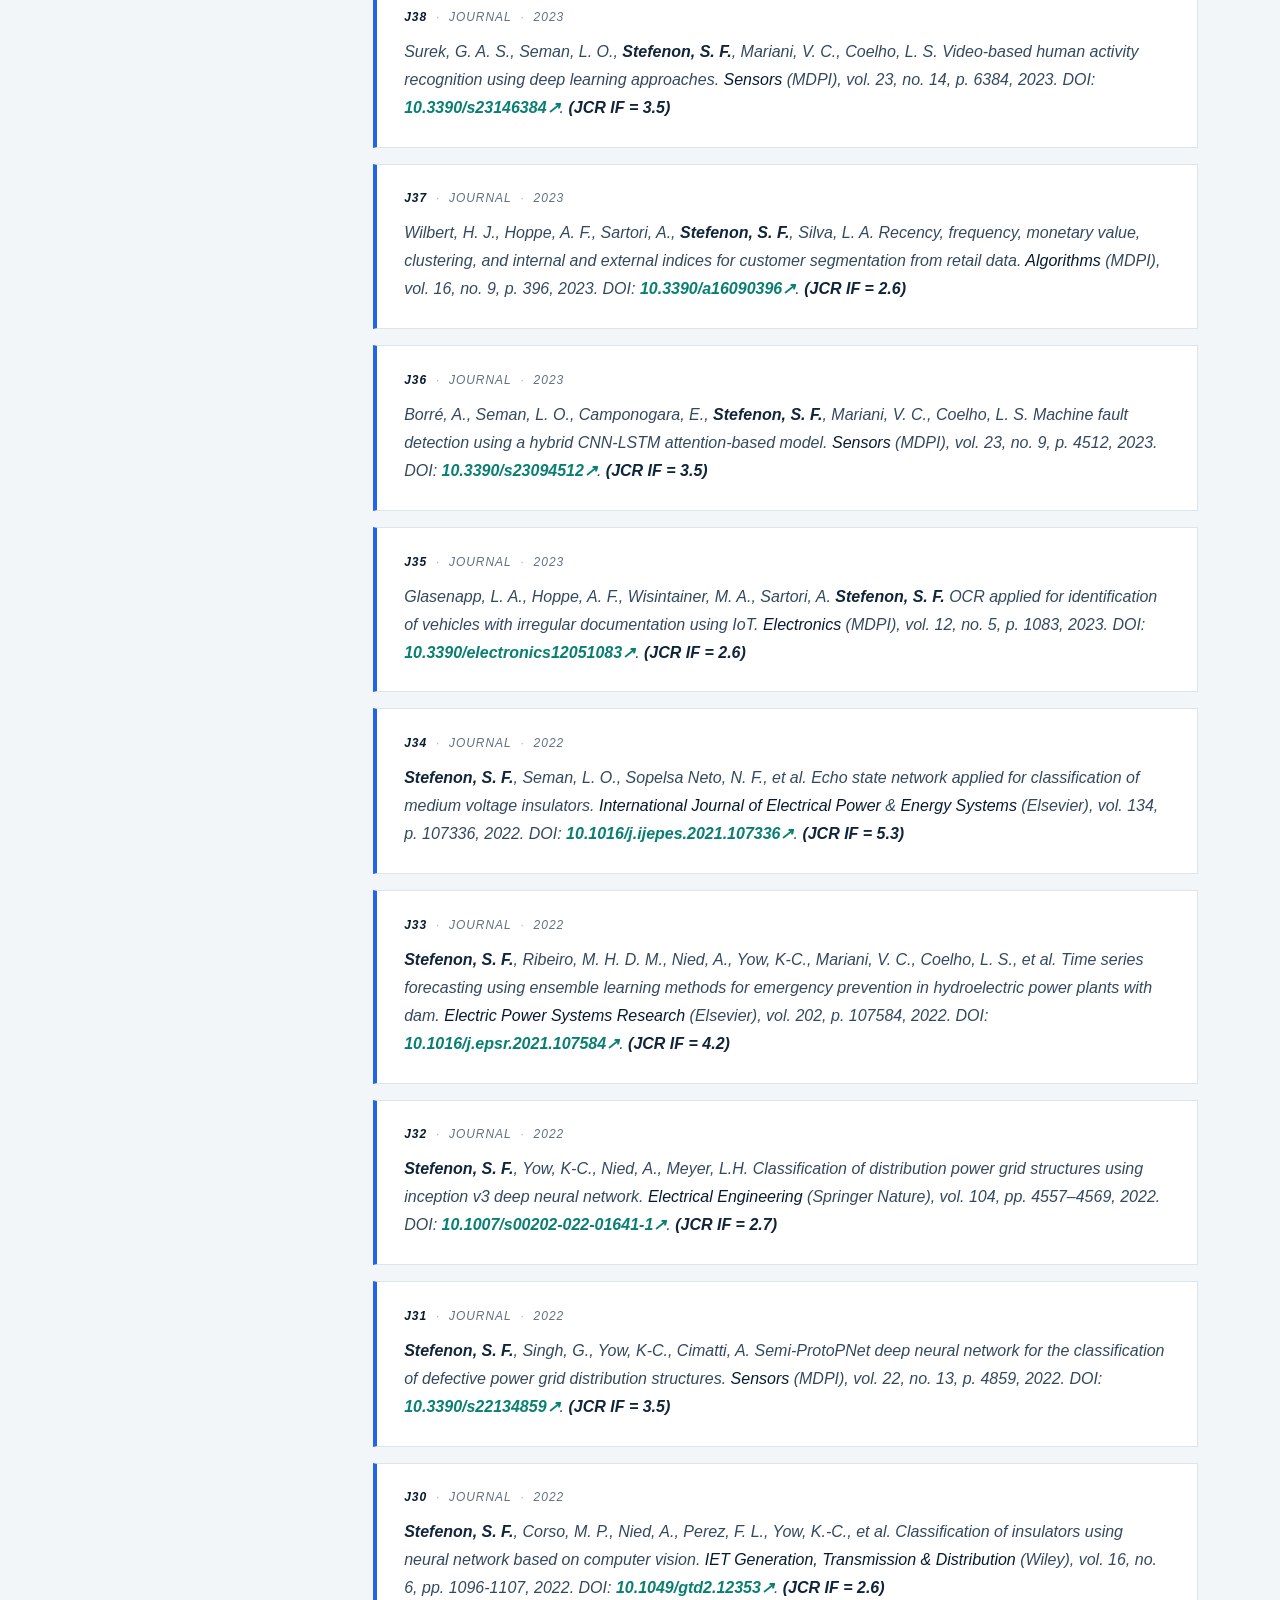
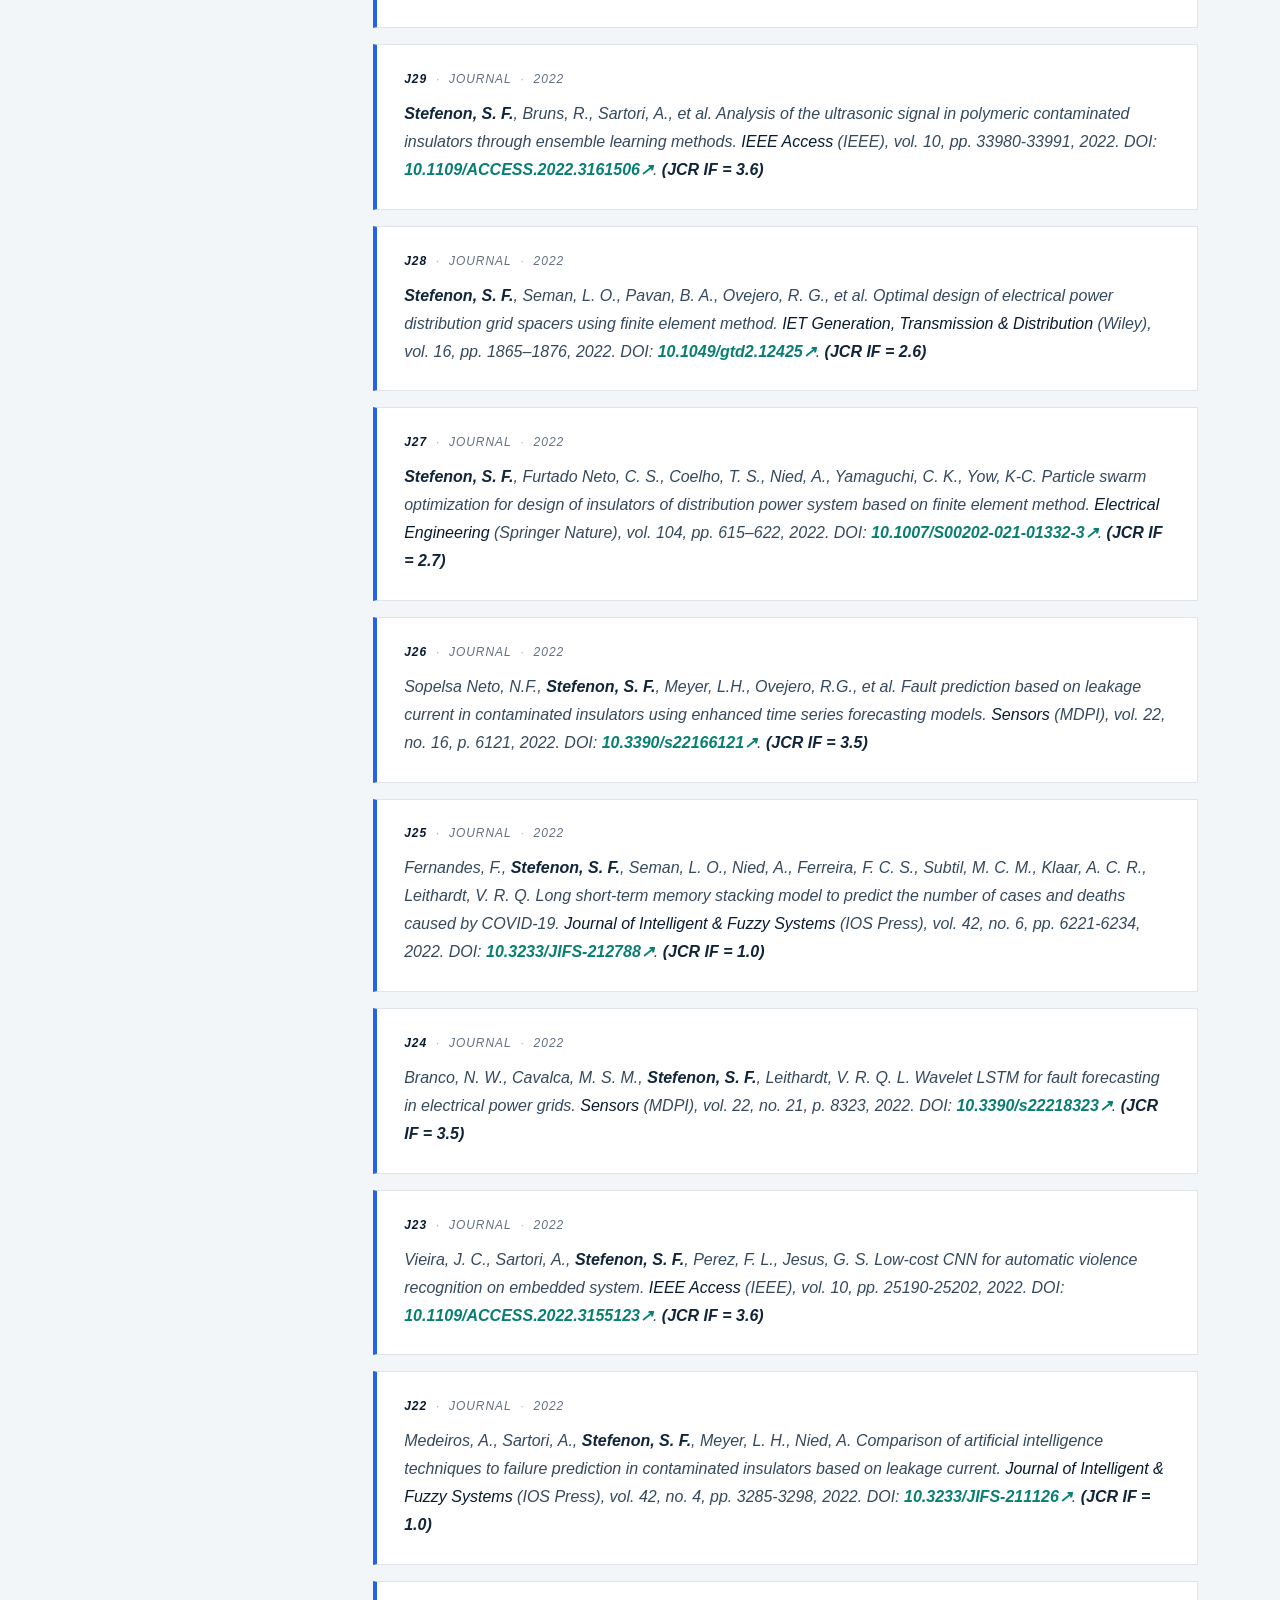
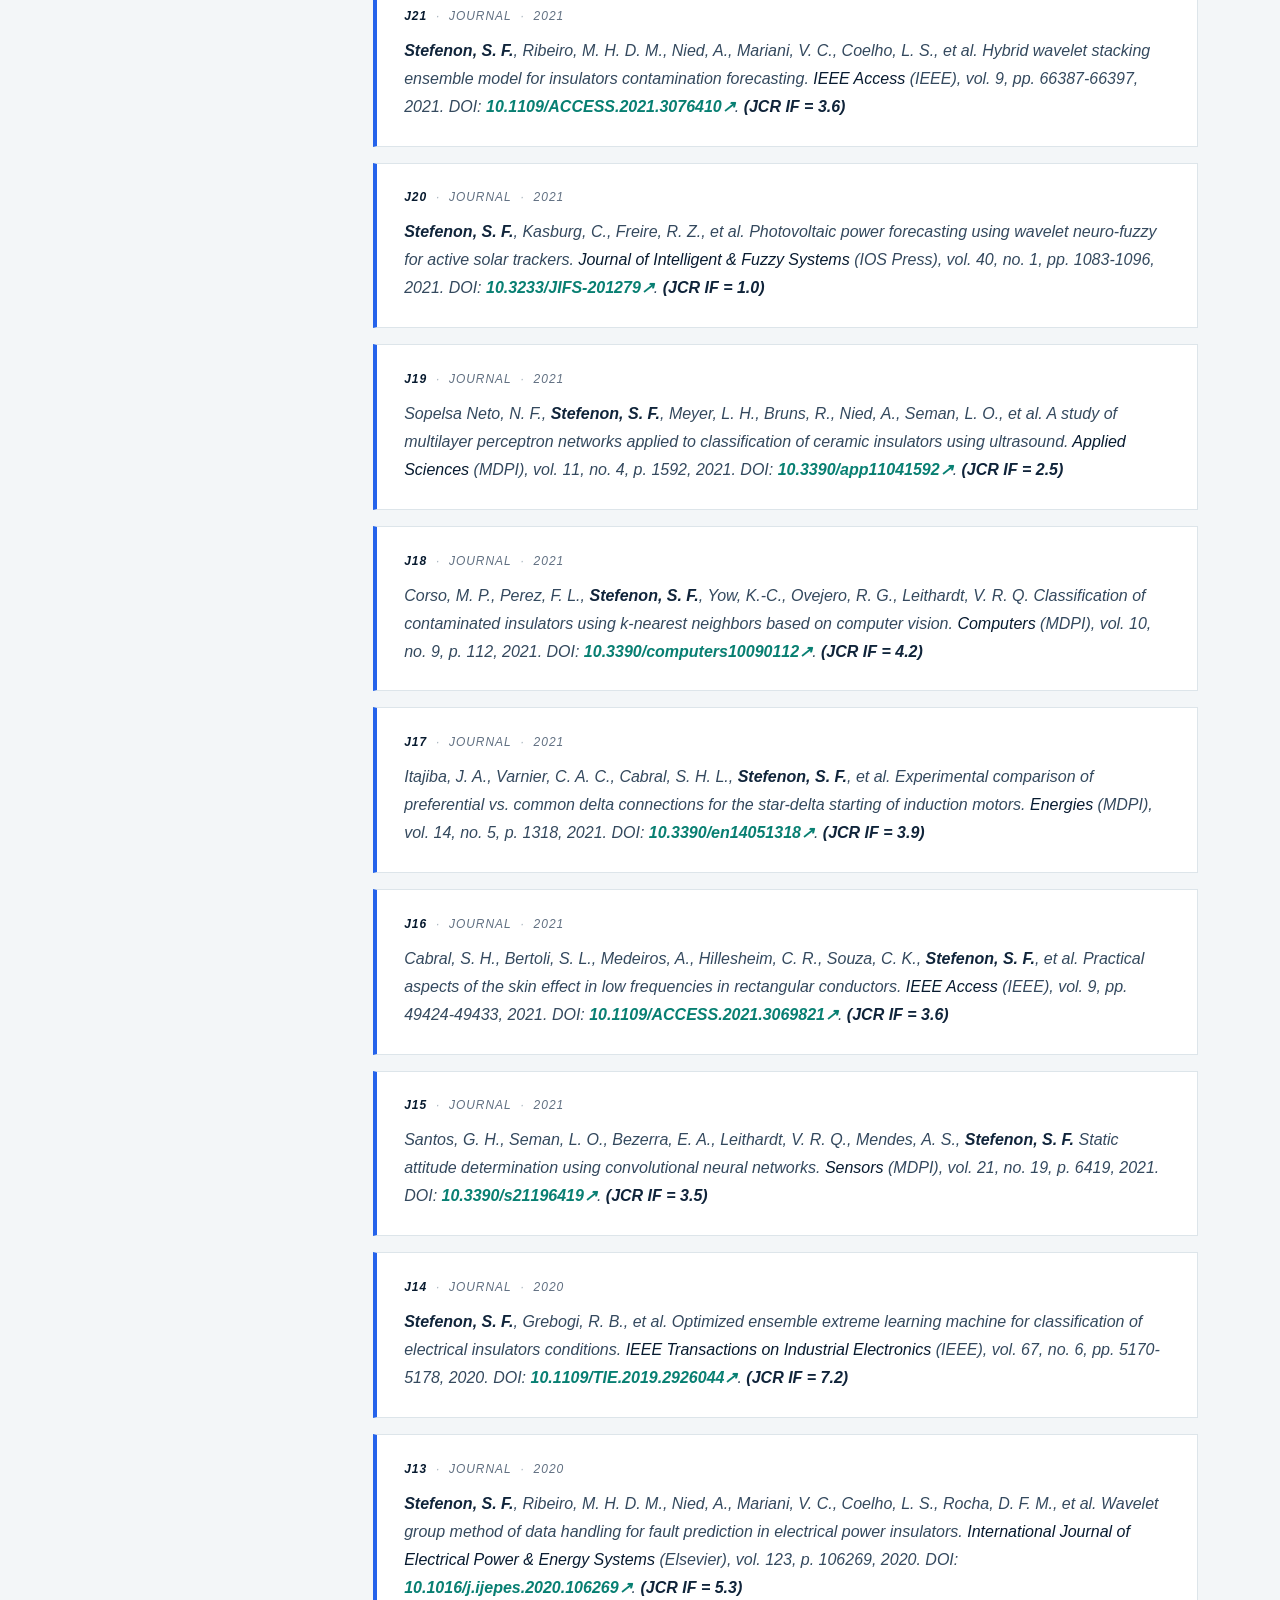
==== commit f97a6d4f: "Fix citation formatting in publications.html" ====
--- a/publications.html
+++ b/publications.html
@@ -236,7 +236,7 @@
               <span>Journal</span>
               <span>2026</span>
             </div>
-            <p class="publication-citation"><strong>Stefenon, S. F.,</strong> Matos-Carvalho, J. P., Leithardt, V. R. Q., &amp; Yow, K. C. (2026). CNN-transformer-based model explained by SHAP and multi-head attention weights for time series forecasting. <em>Scientific Reports</em> (Springer Nature), vol. preprint, 2026. DOI: <a href="https://doi.org/10.1038/s41598-026-63013-0" target="_blank" rel="noreferrer">10.1038/s41598-026-63013-0<span aria-hidden="true">↗</span></a>. <strong>(JCR IF = 4.9)</strong></p>
+            <p class="publication-citation"><strong>Stefenon, S. F.,</strong> Matos-Carvalho, J. P., Leithardt, V. R. Q.; Yow, K. C. (2026). CNN-transformer-based model explained by SHAP and multi-head attention weights for time series forecasting. <em>Scientific Reports</em> (Springer Nature), vol. preprint, 2026. DOI: <a href="https://doi.org/10.1038/s41598-026-63013-0" target="_blank" rel="noreferrer">10.1038/s41598-026-63013-0<span aria-hidden="true">↗</span></a>. <strong>(JCR IF = 4.9)</strong></p>
           </article>
           <article class="publication-card azul" data-kind="journal" data-year="2026">
             <div class="publication-meta">
@@ -316,7 +316,7 @@
               <span>Journal</span>
               <span>2026</span>
             </div>
-            <p class="publication-citation">Seman, L. O., <strong>Stefenon, S. F.,</strong> &amp; Matos-Carvalho, J. P. Decomposition-driven Mamba state space models with expert routing for wind curtailment forecasting. <em>Electric Power Systems Research</em>, vol. <em>260</em>, p. 113259, 2026. DOI: <a href="https://doi.org/10.1016/j.epsr.2026.113259" target="_blank" rel="noreferrer">10.1016/j.epsr.2026.113259<span aria-hidden="true">↗</span></a>. <strong>(JCR IF = 4.2)</strong></p>
+            <p class="publication-citation">Seman, L. O., <strong>Stefenon, S. F.</strong>, Matos-Carvalho, J. P. Decomposition-driven Mamba state space models with expert routing for wind curtailment forecasting. <em>Electric Power Systems Research</em>, vol. <em>260</em>, p. 113259, 2026. DOI: <a href="https://doi.org/10.1016/j.epsr.2026.113259" target="_blank" rel="noreferrer">10.1016/j.epsr.2026.113259<span aria-hidden="true">↗</span></a>. <strong>(JCR IF = 4.2)</strong></p>
           </article>
           <article class="publication-card azul" data-kind="journal" data-year="2026">
             <div class="publication-meta">
@@ -468,7 +468,7 @@
               <span>Journal</span>
               <span>2025</span>
             </div>
-            <p class="publication-citation">Guerra, R. D. T., Yamaguchi, C. K., <strong>Stefenon, S. F.</strong>, Coelho, L. D. S., &amp; Mariani, V. C. Deep learning approach for automatic heartbeat classification. <em>Sensors</em> (MDPI), vol. 25, no. 5, p. 1400, 2025. DOI: <a href="https://doi.org/10.3390/s25051400" target="_blank" rel="noreferrer">10.3390/s25051400<span aria-hidden="true">↗</span></a>. <strong>(JCR IF = 3.5)</strong></p>
+            <p class="publication-citation">Guerra, R. D. T., Yamaguchi, C. K., <strong>Stefenon, S. F.</strong>, Coelho, L. D. S., Mariani, V. C. Deep learning approach for automatic heartbeat classification. <em>Sensors</em> (MDPI), vol. 25, no. 5, p. 1400, 2025. DOI: <a href="https://doi.org/10.3390/s25051400" target="_blank" rel="noreferrer">10.3390/s25051400<span aria-hidden="true">↗</span></a>. <strong>(JCR IF = 3.5)</strong></p>
           </article>
           <article class="publication-card azul" data-kind="journal" data-year="2024">
             <div class="publication-meta">
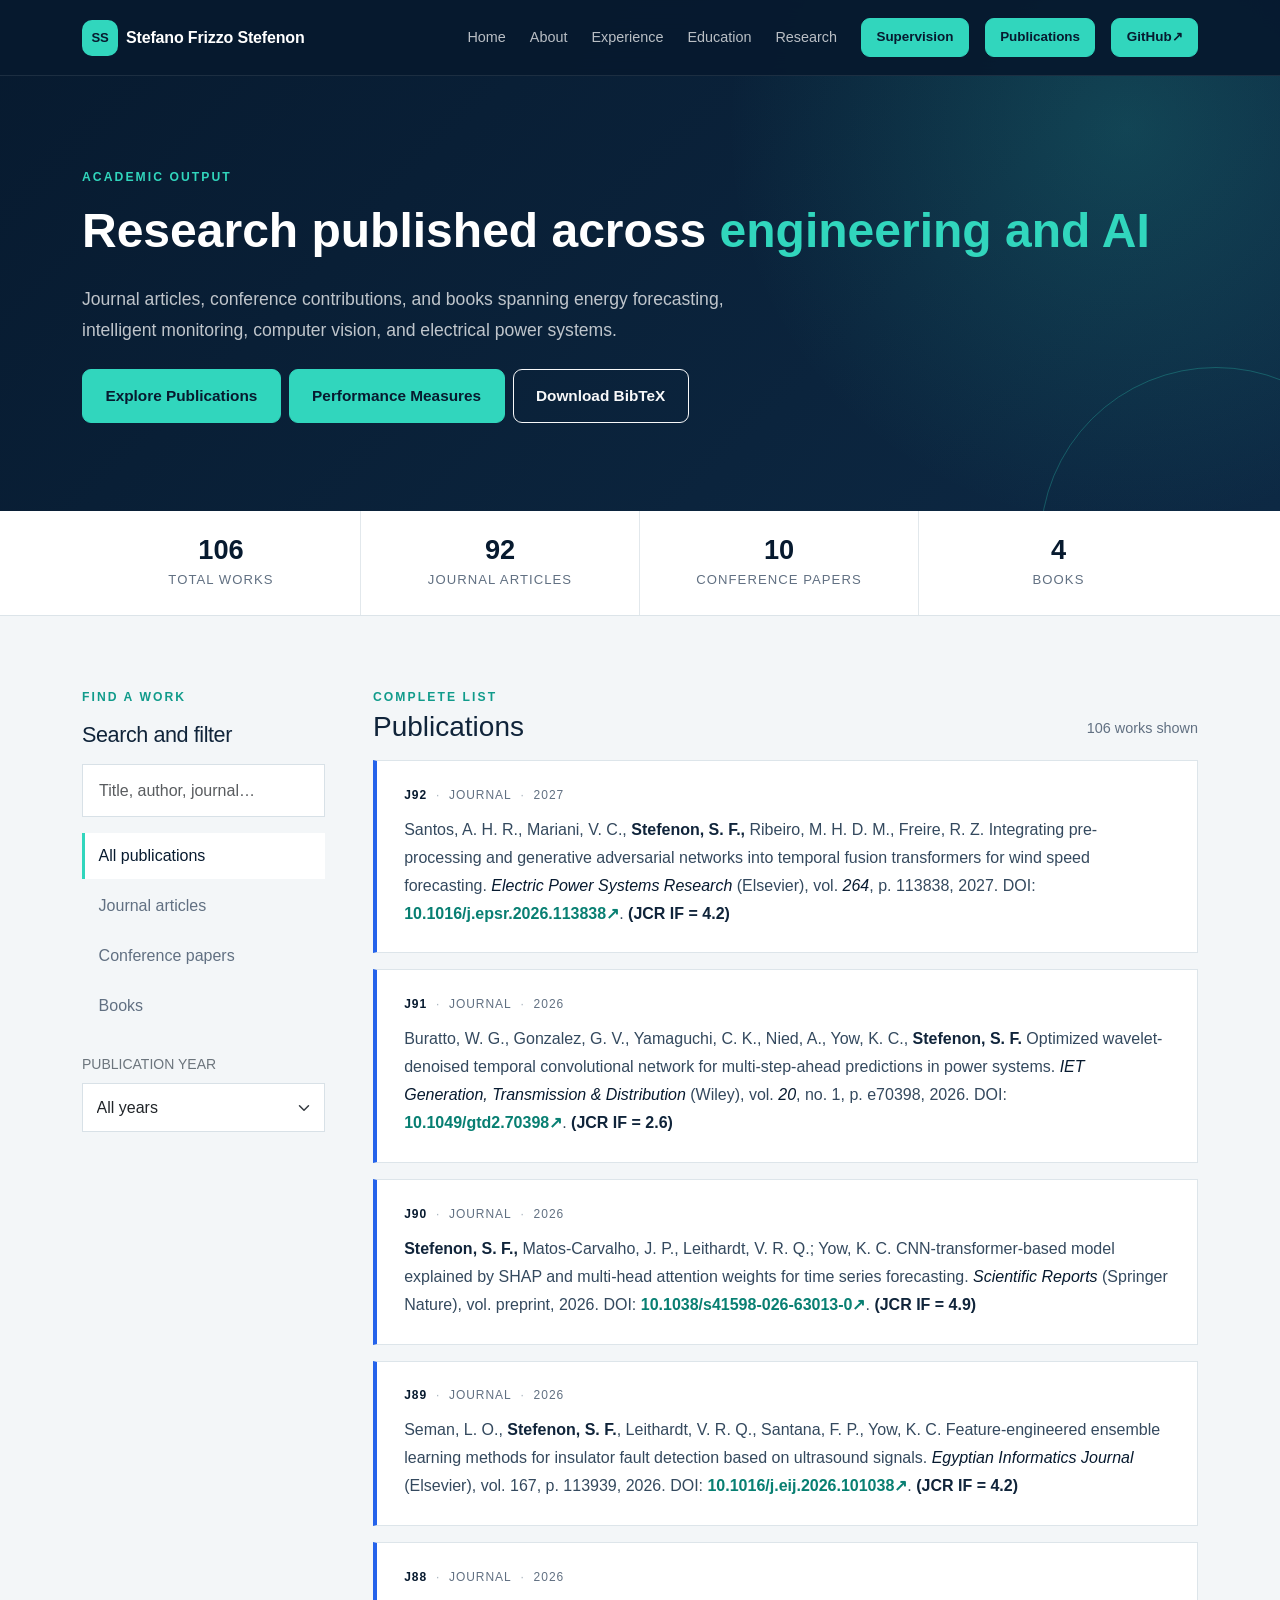
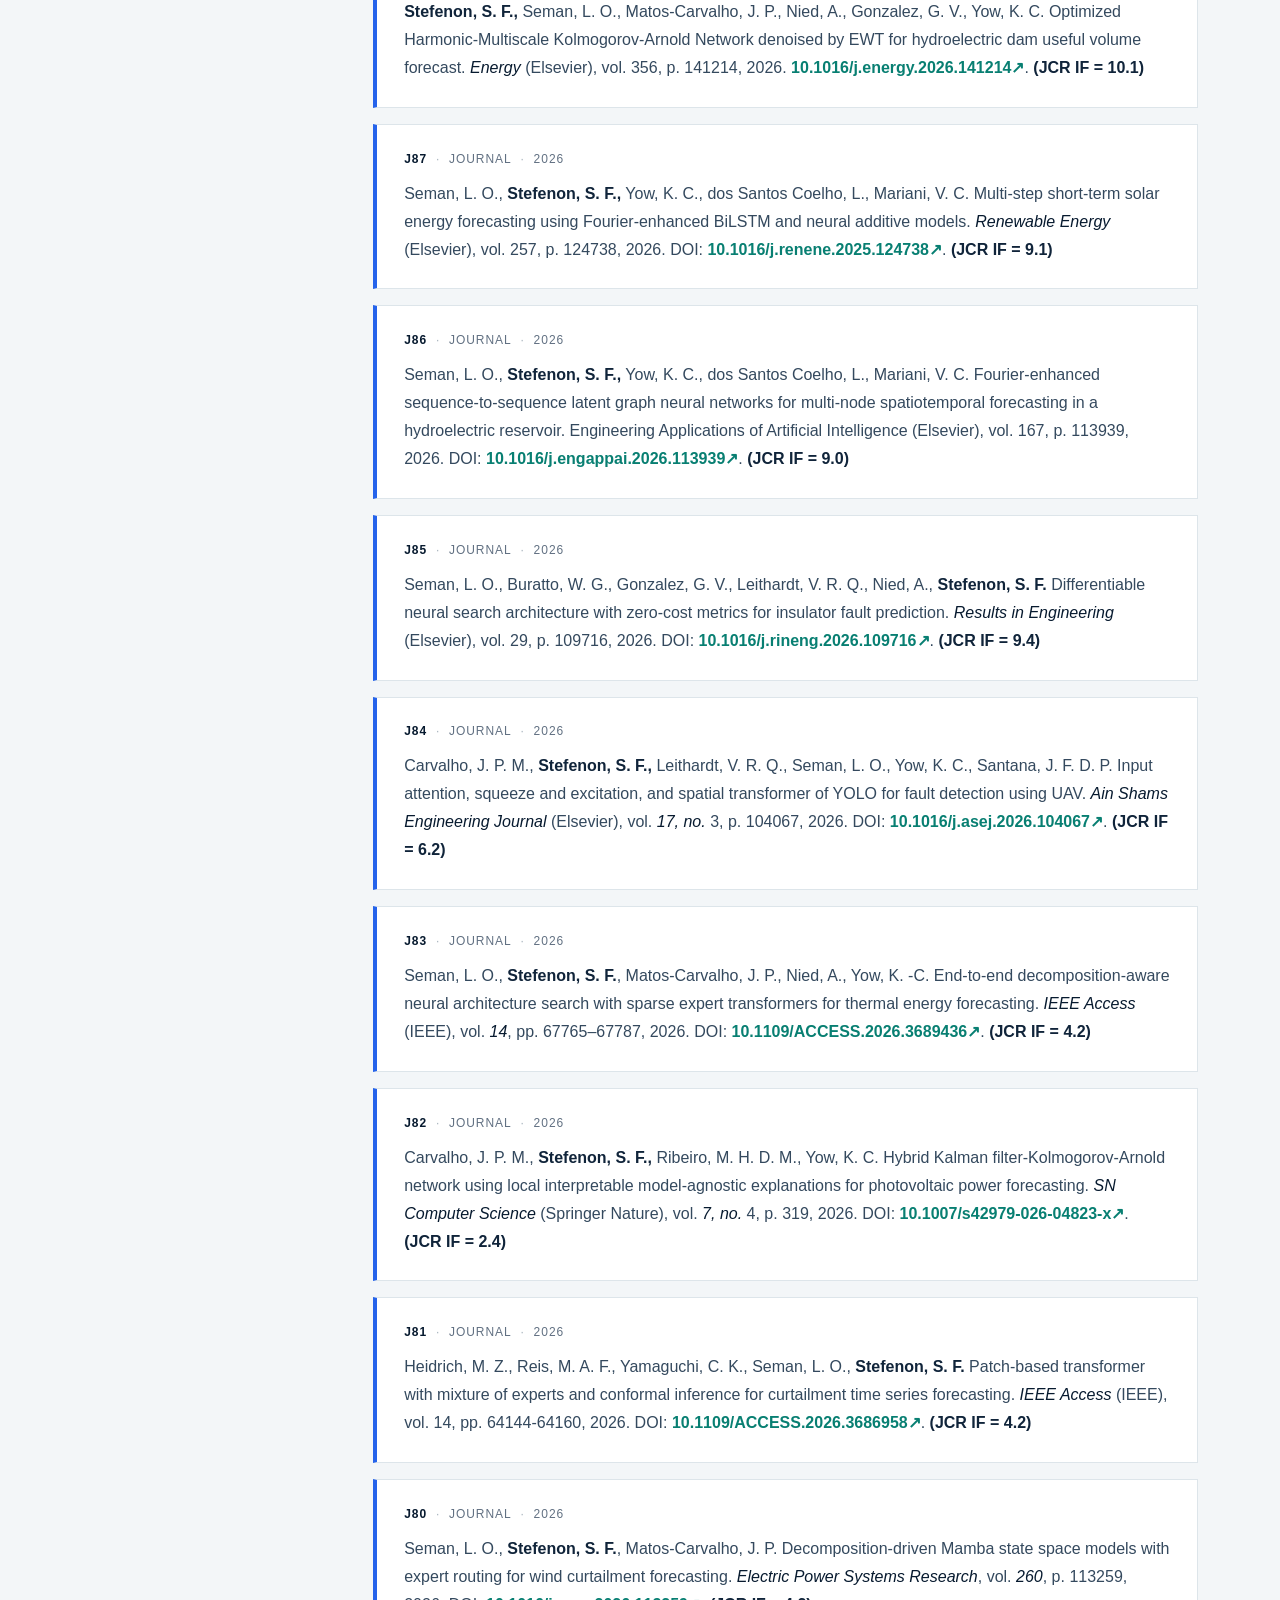
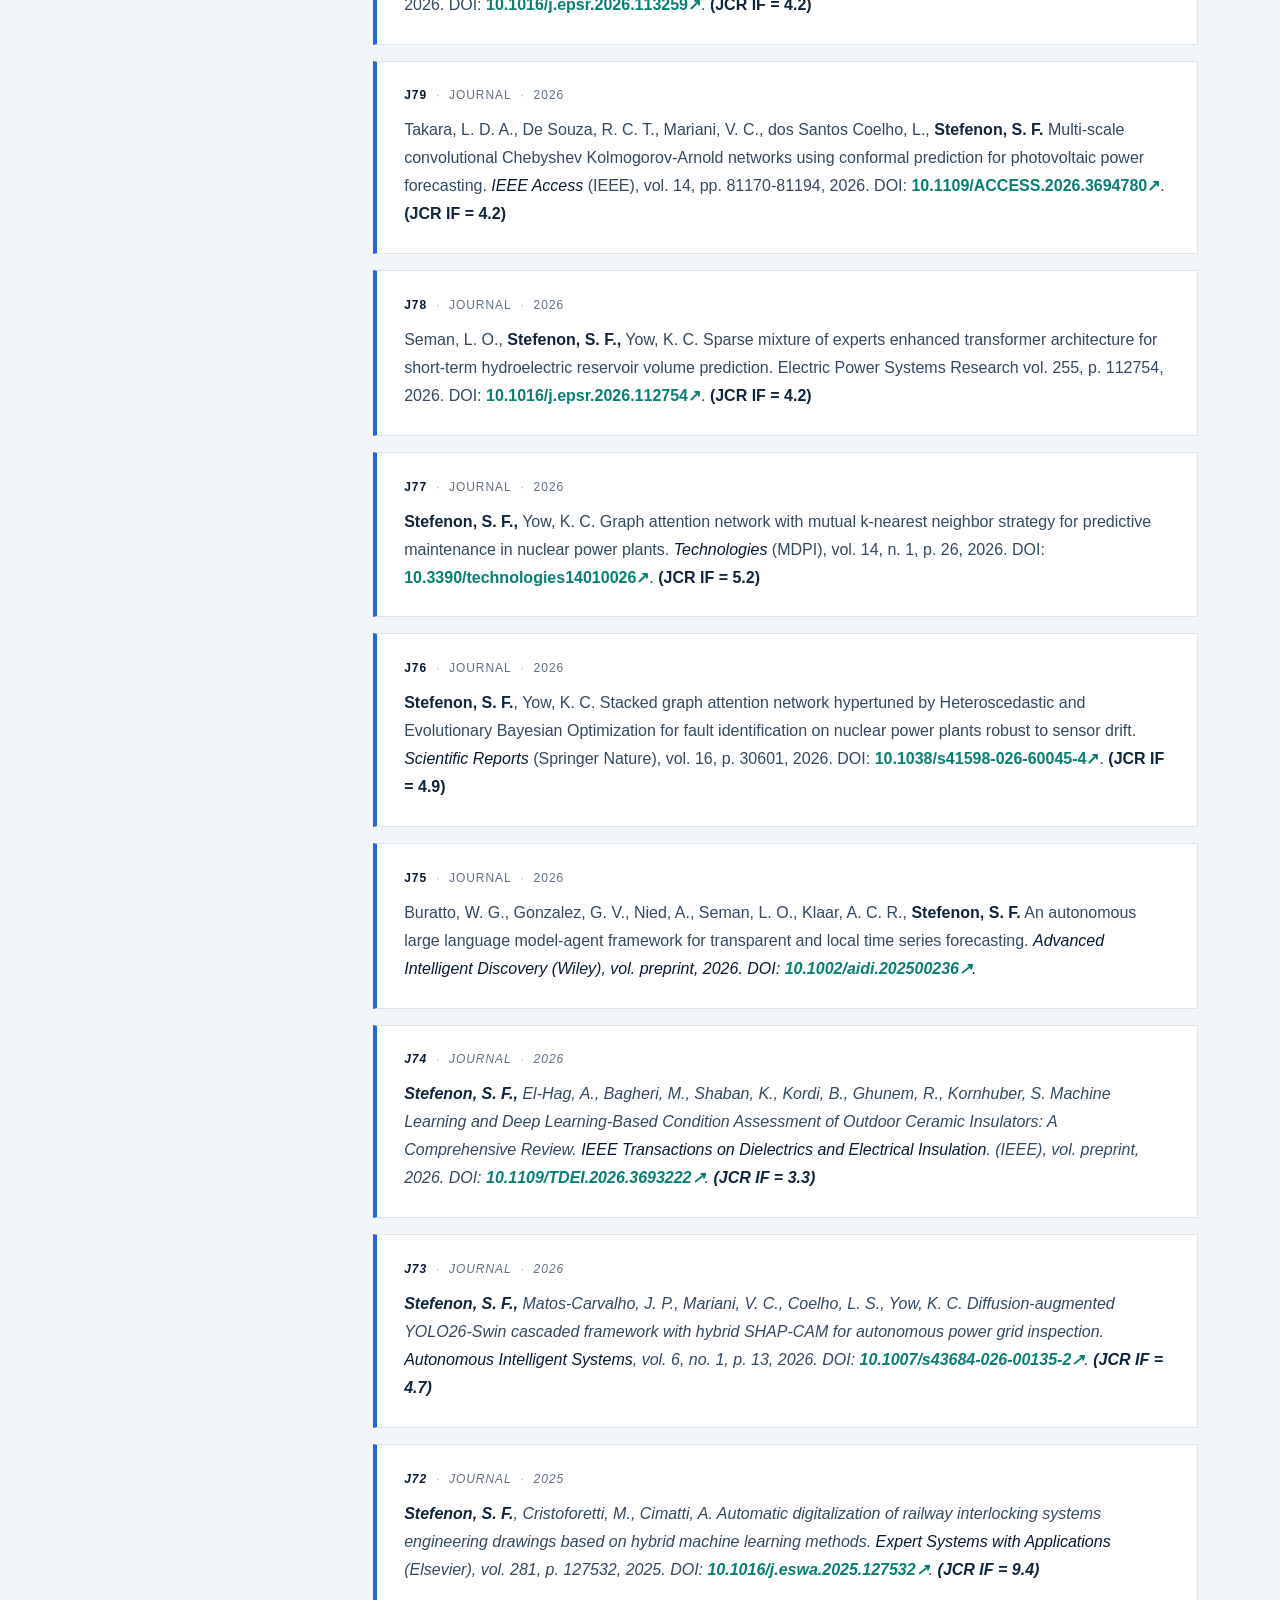
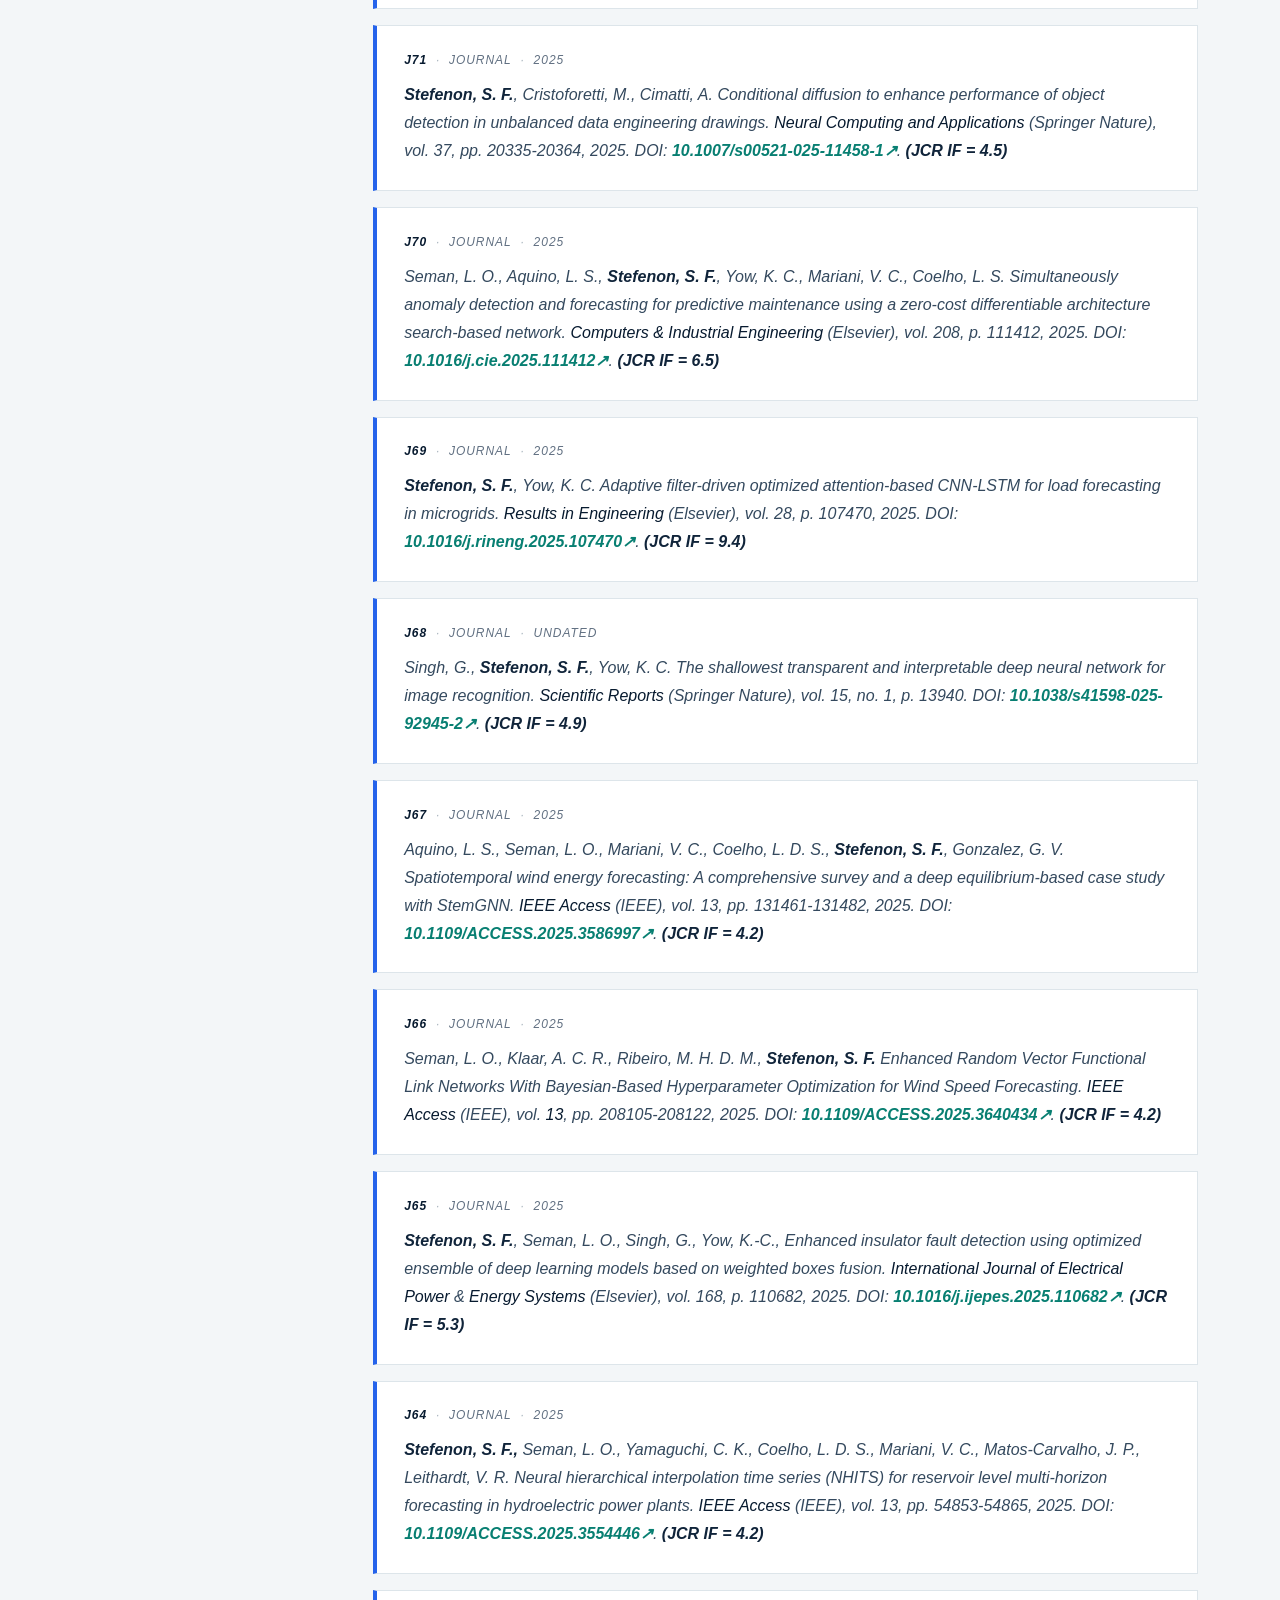
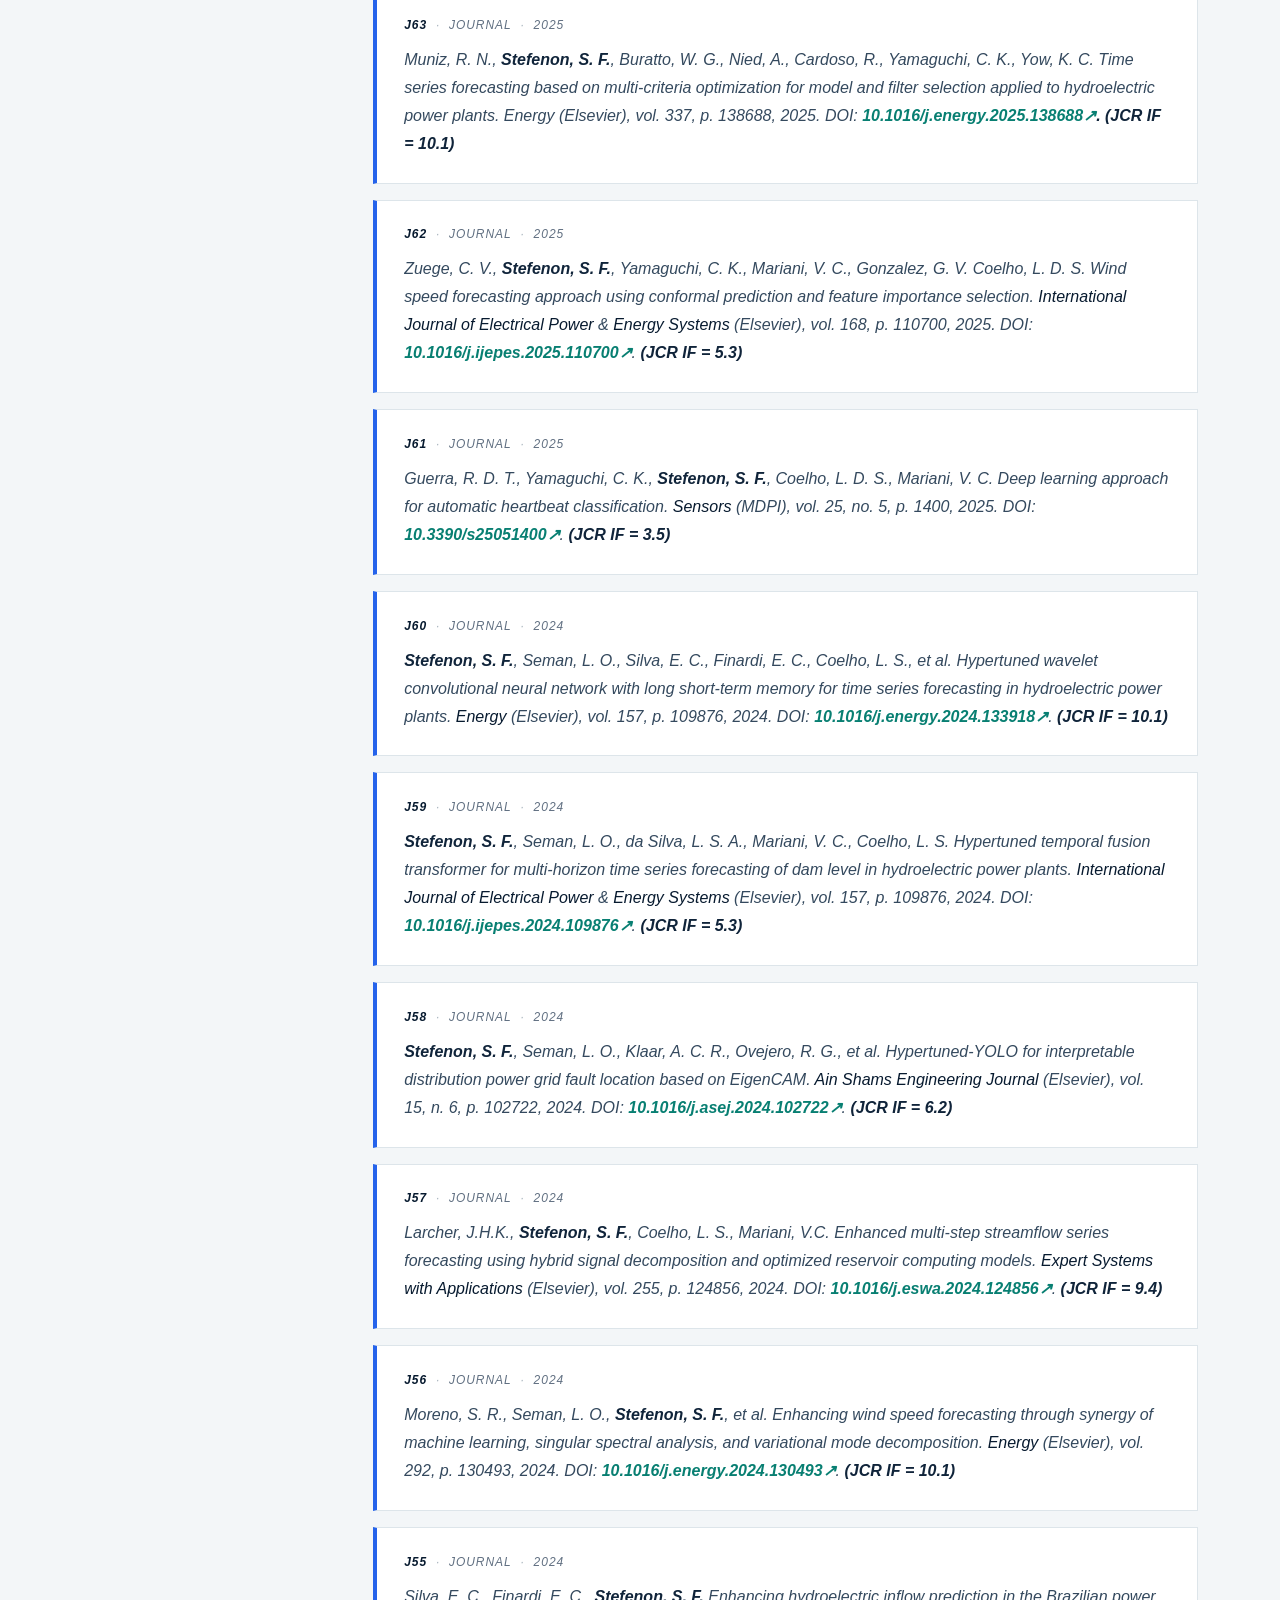
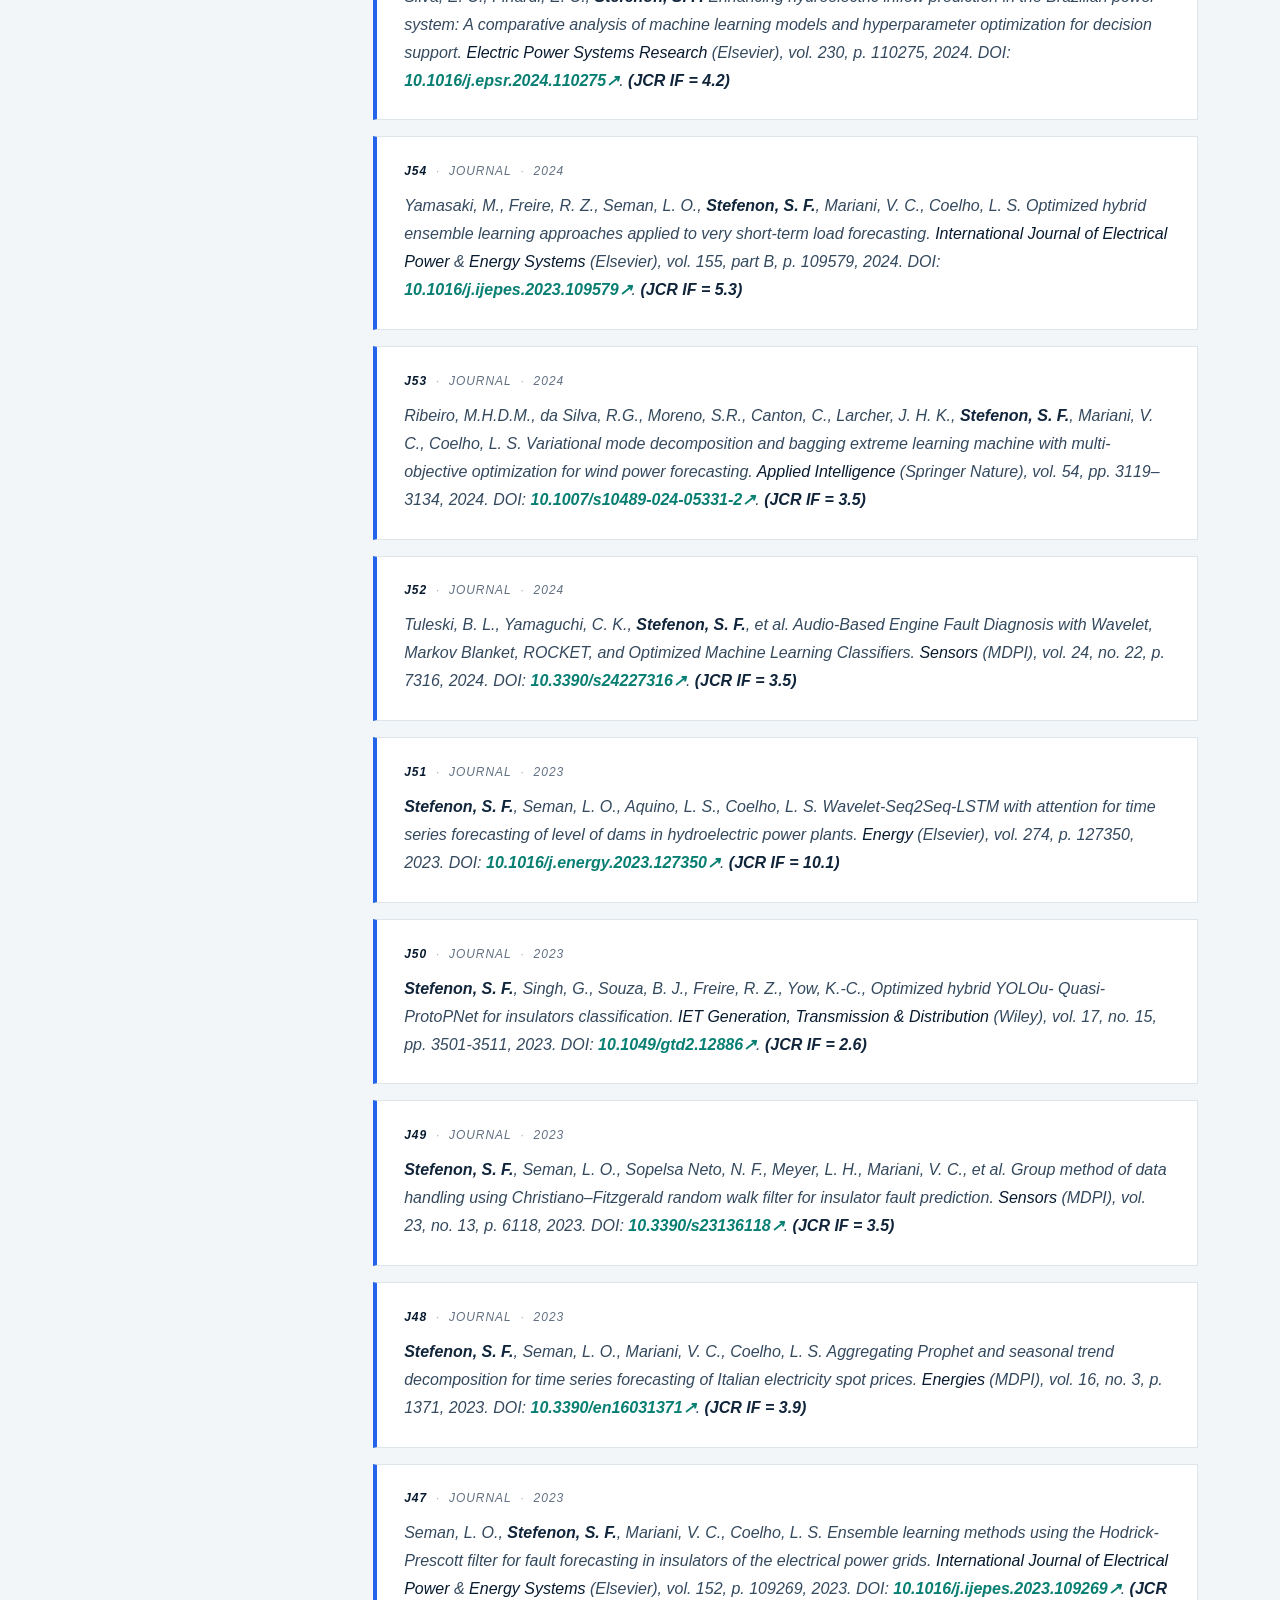
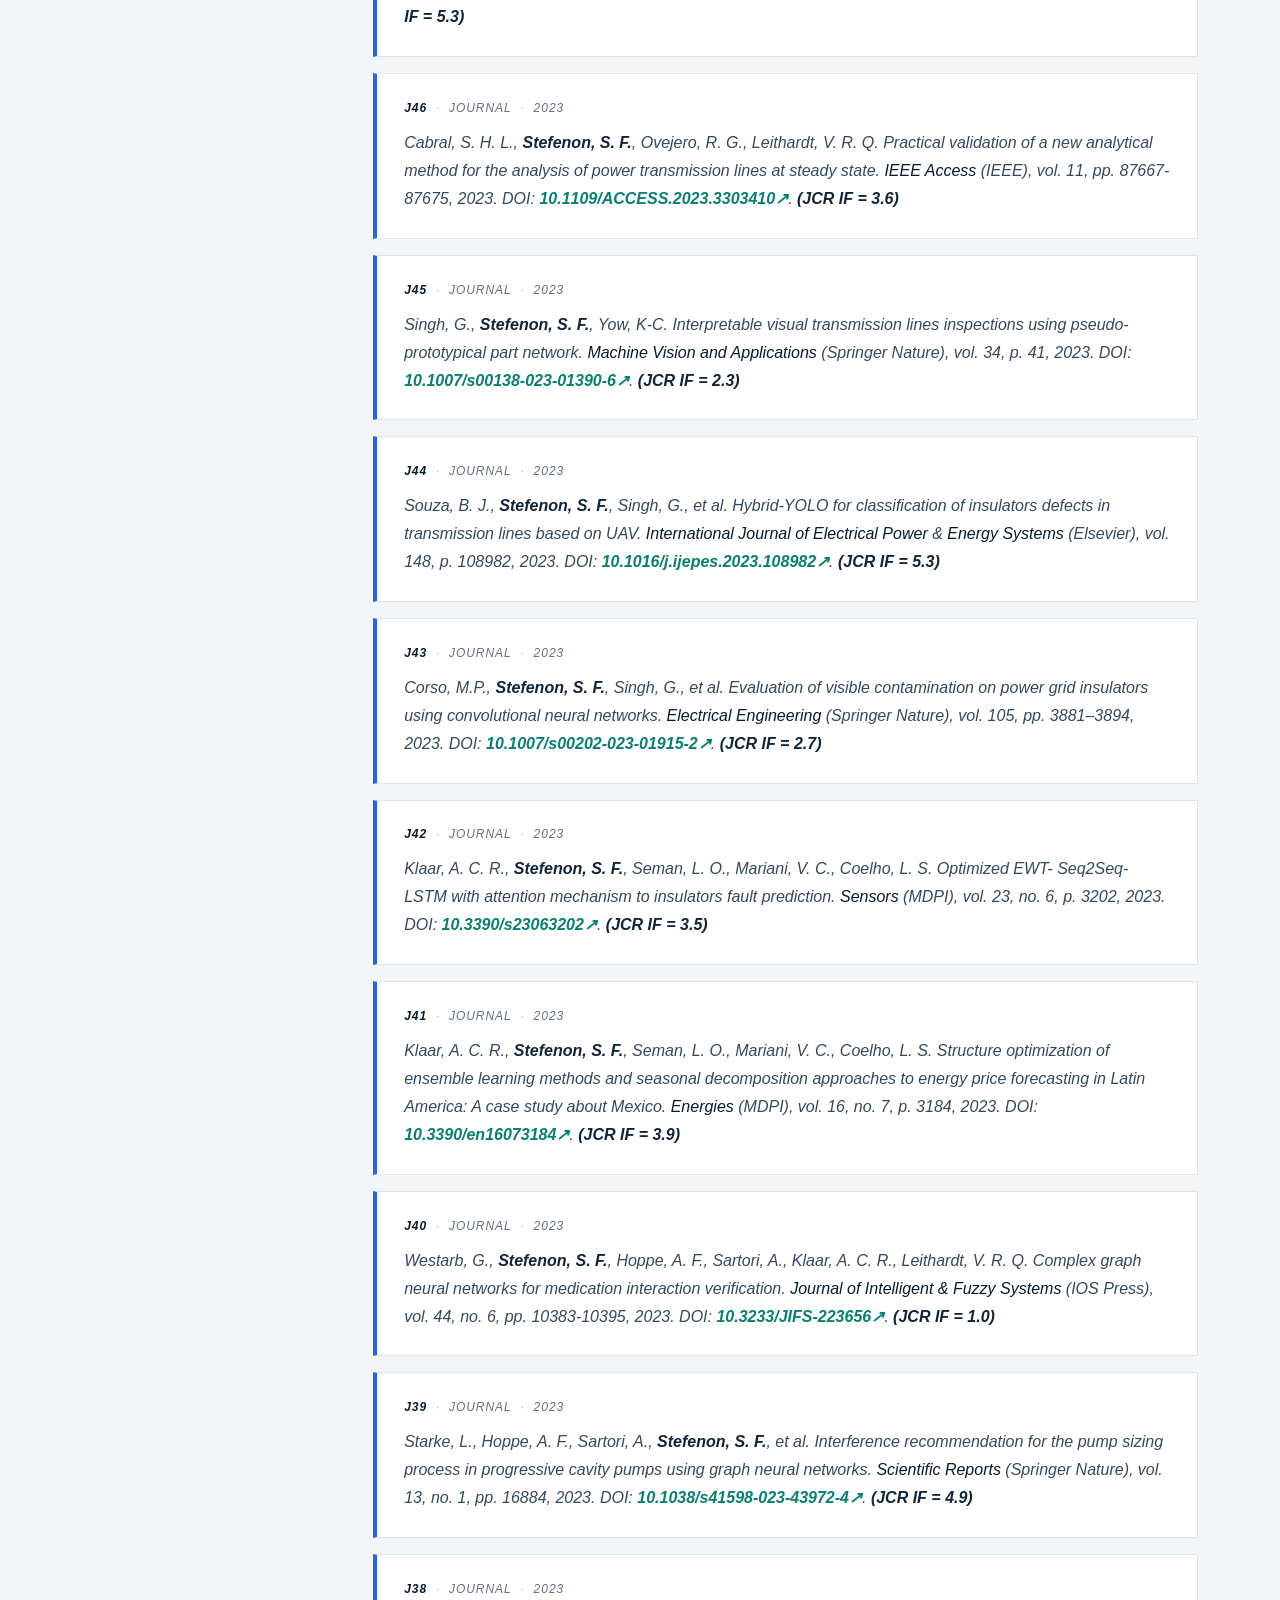
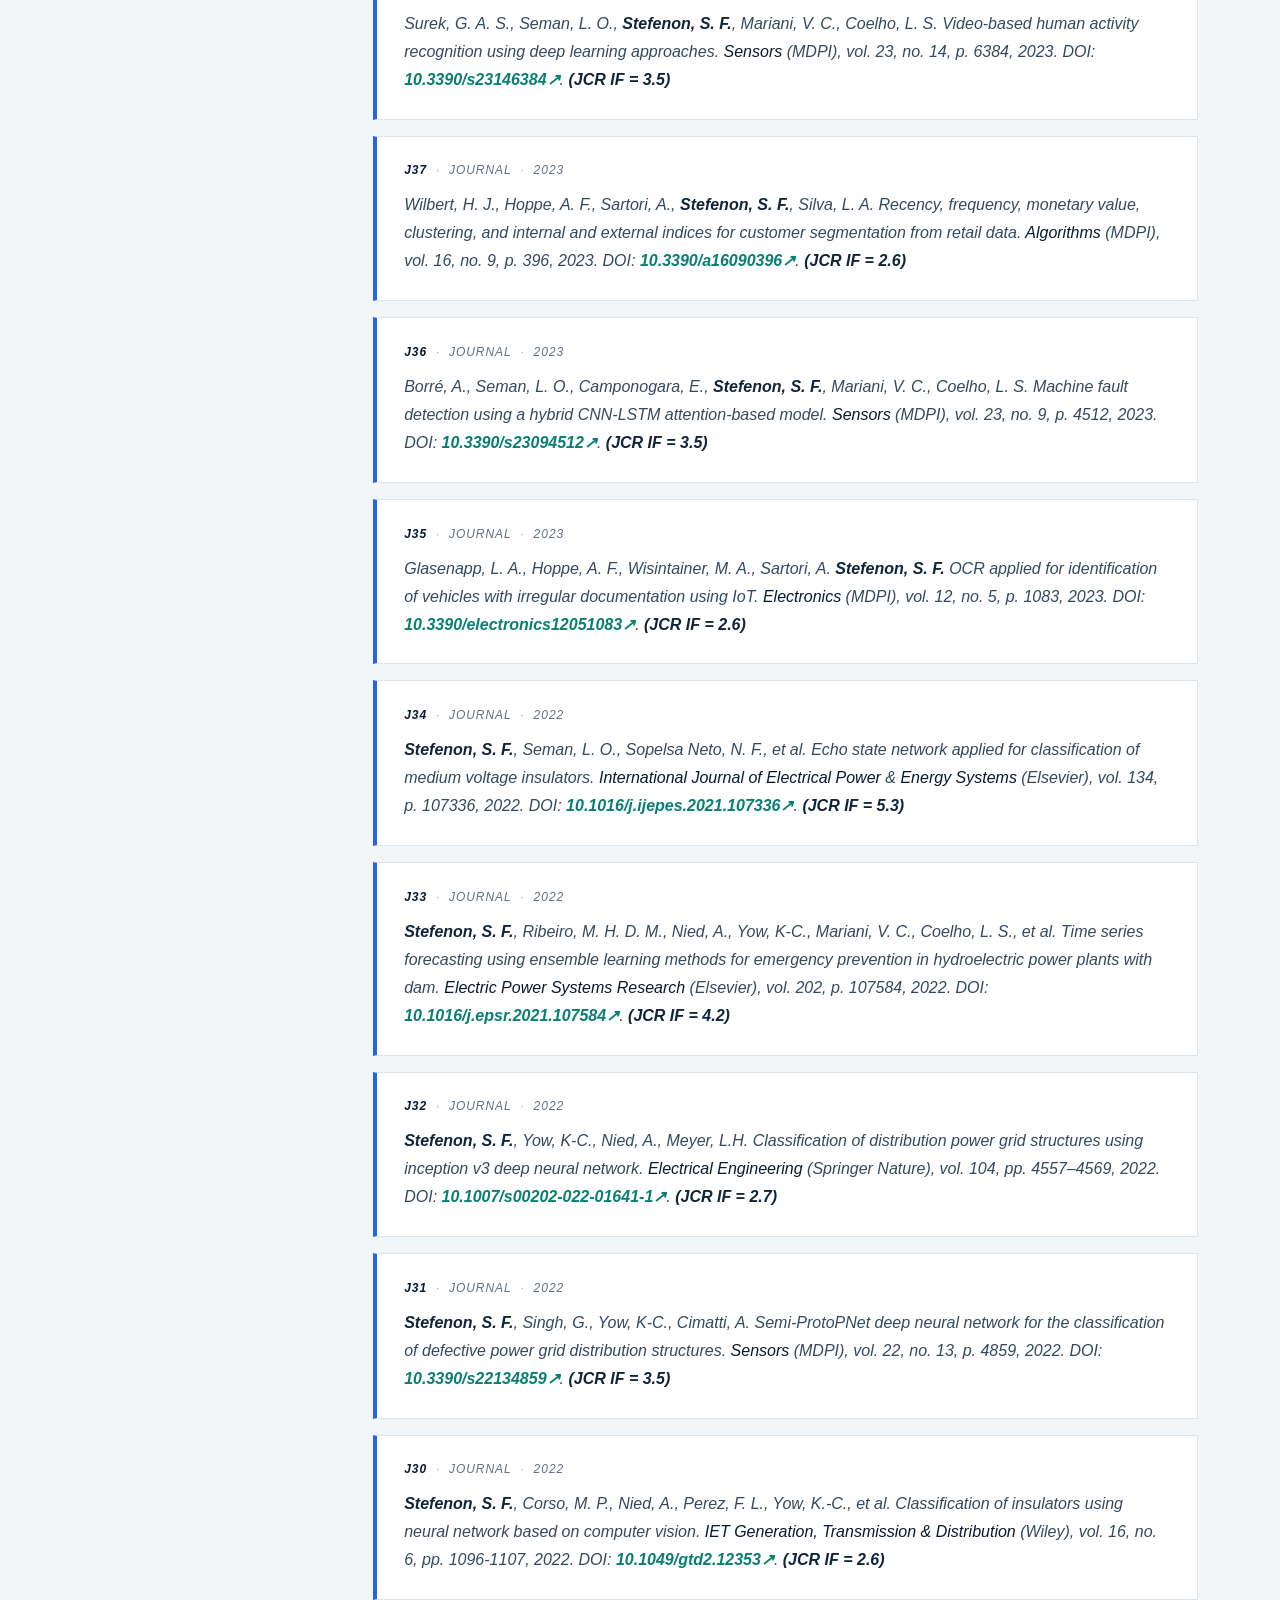
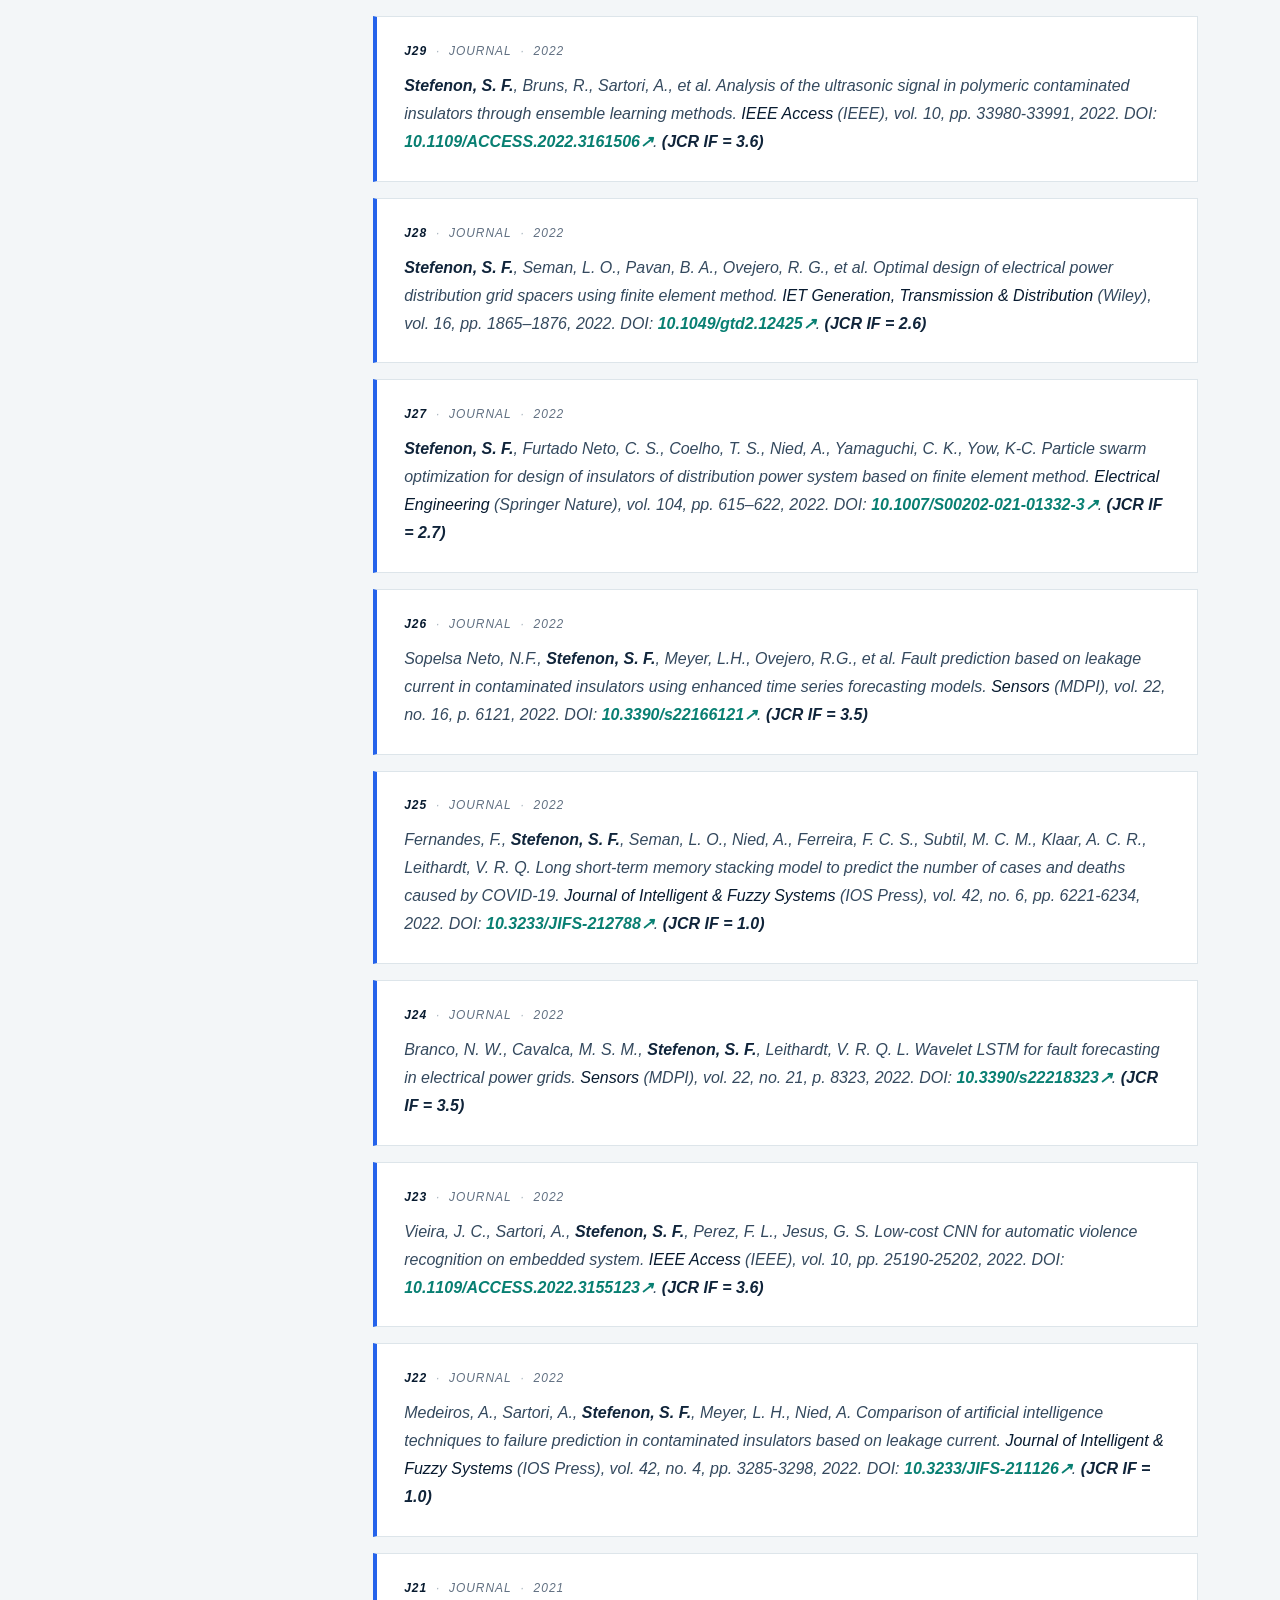
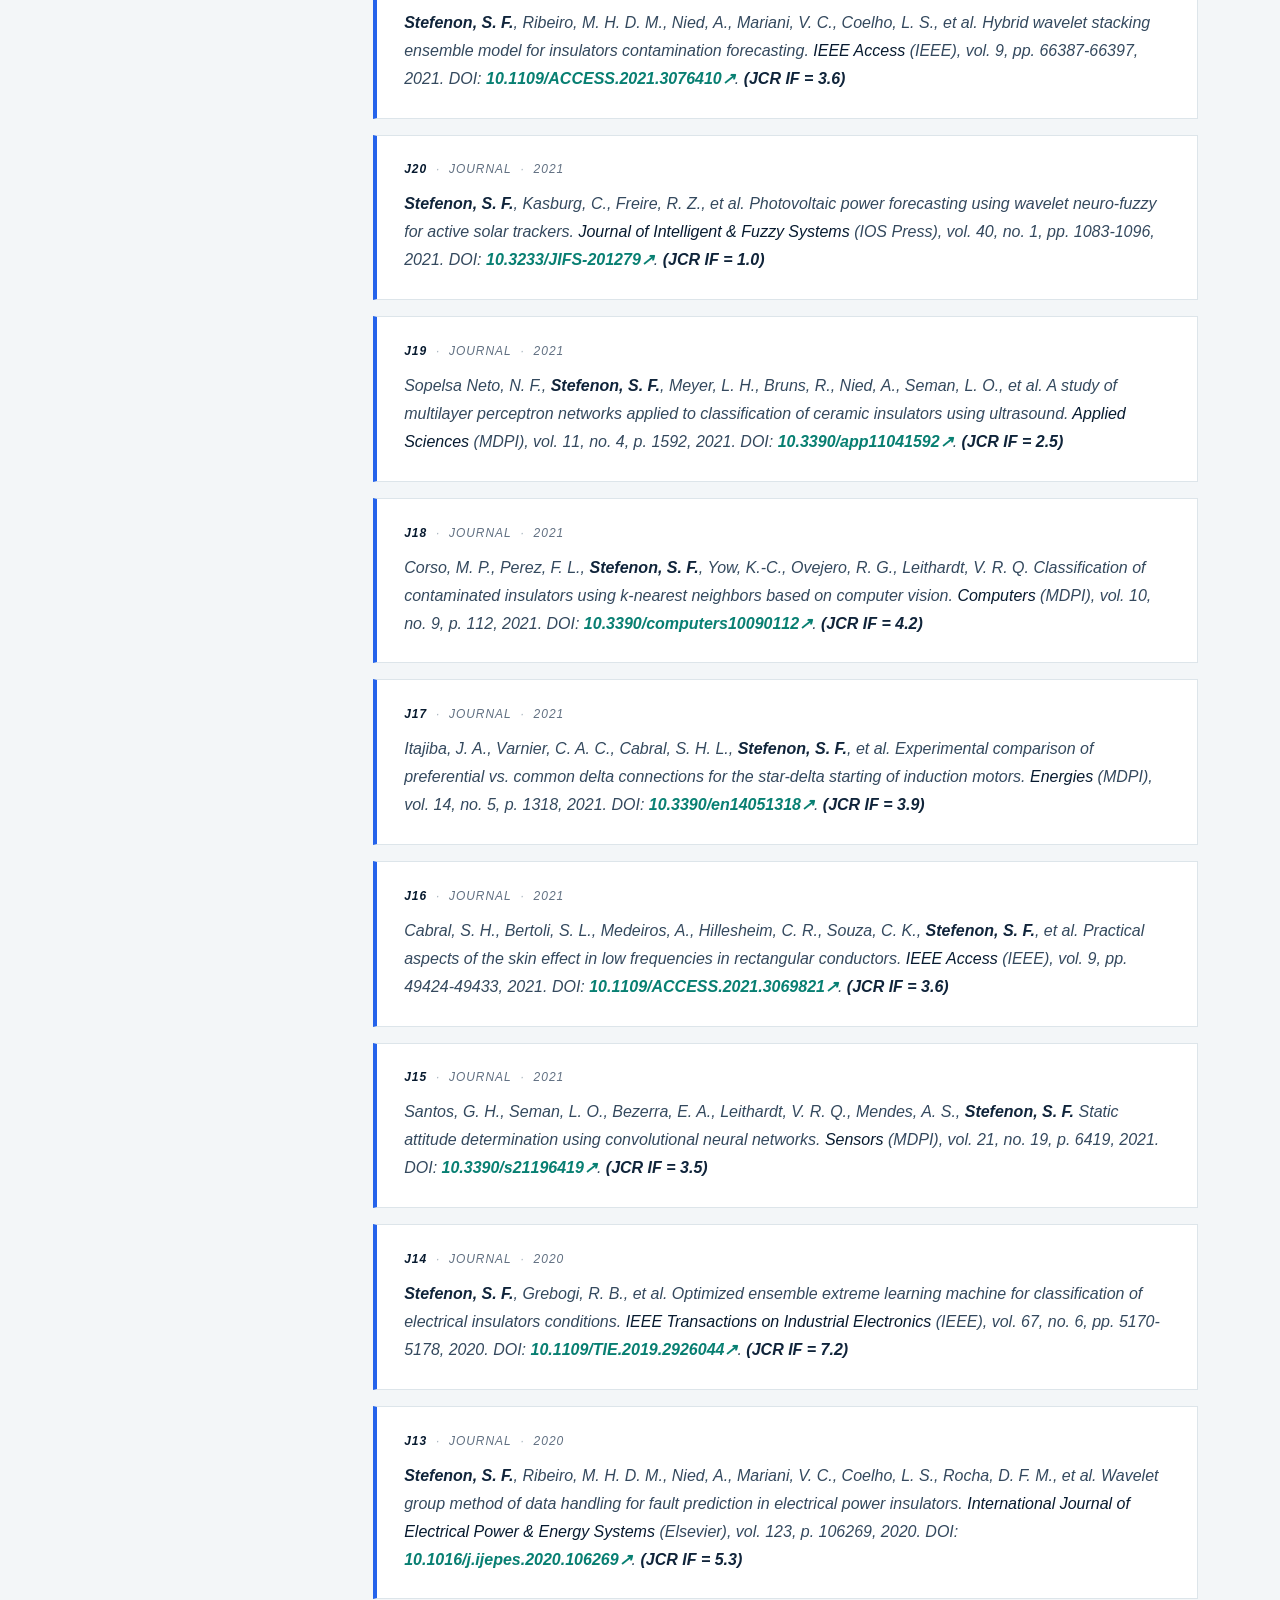
==== commit bd5a5603: "Update publications.html" ====
--- a/publications.html
+++ b/publications.html
@@ -236,7 +236,7 @@
               <span>Journal</span>
               <span>2026</span>
             </div>
-            <p class="publication-citation"><strong>Stefenon, S. F.,</strong> Matos-Carvalho, J. P., Leithardt, V. R. Q.; Yow, K. C. (2026). CNN-transformer-based model explained by SHAP and multi-head attention weights for time series forecasting. <em>Scientific Reports</em> (Springer Nature), vol. preprint, 2026. DOI: <a href="https://doi.org/10.1038/s41598-026-63013-0" target="_blank" rel="noreferrer">10.1038/s41598-026-63013-0<span aria-hidden="true">↗</span></a>. <strong>(JCR IF = 4.9)</strong></p>
+            <p class="publication-citation"><strong>Stefenon, S. F.,</strong> Matos-Carvalho, J. P., Leithardt, V. R. Q.; Yow, K. C. CNN-transformer-based model explained by SHAP and multi-head attention weights for time series forecasting. <em>Scientific Reports</em> (Springer Nature), vol. preprint, 2026. DOI: <a href="https://doi.org/10.1038/s41598-026-63013-0" target="_blank" rel="noreferrer">10.1038/s41598-026-63013-0<span aria-hidden="true">↗</span></a>. <strong>(JCR IF = 4.9)</strong></p>
           </article>
           <article class="publication-card azul" data-kind="journal" data-year="2026">
             <div class="publication-meta">
@@ -396,7 +396,7 @@
               <span>Journal</span>
               <span>2025</span>
             </div>
-            <p class="publication-citation"> Seman, L. O., Aquino, L. S., <strong>Stefenon, S. F.</strong>, Yow, K. C., Mariani, V. C., Coelho, L. S. (2025). Simultaneously anomaly detection and forecasting for predictive maintenance using a zero-cost differentiable architecture search-based network. <em>Computers &amp; Industrial Engineering</em> (Elsevier), vol. 208, p. 111412, 2025. DOI: <a href="https://doi.org/10.1016/j.cie.2025.111412" target="_blank" rel="noreferrer">10.1016/j.cie.2025.111412<span aria-hidden="true">↗</span></a>. <strong>(JCR IF = 6.5)</strong></p>
+            <p class="publication-citation"> Seman, L. O., Aquino, L. S., <strong>Stefenon, S. F.</strong>, Yow, K. C., Mariani, V. C., Coelho, L. S. Simultaneously anomaly detection and forecasting for predictive maintenance using a zero-cost differentiable architecture search-based network. <em>Computers &amp; Industrial Engineering</em> (Elsevier), vol. 208, p. 111412, 2025. DOI: <a href="https://doi.org/10.1016/j.cie.2025.111412" target="_blank" rel="noreferrer">10.1016/j.cie.2025.111412<span aria-hidden="true">↗</span></a>. <strong>(JCR IF = 6.5)</strong></p>
           </article>
           <article class="publication-card azul" data-kind="journal" data-year="2025">
             <div class="publication-meta">
@@ -420,7 +420,7 @@
               <span>Journal</span>
               <span>2025</span>
             </div>
-            <p class="publication-citation"> Aquino, L. S., Seman, L. O., Mariani, V. C., Coelho, L. D. S., <strong>Stefenon, S. F.</strong>, Gonzalez, G. V. (2025). Spatiotemporal wind energy forecasting: A comprehensive survey and a deep equilibrium-based case study with StemGNN. <em>IEEE Access</em> (IEEE), vol. 13, pp. 131461-131482, 2025. DOI: <a href="https://doi.org/10.1109/ACCESS.2025.3586997" target="_blank" rel="noreferrer">10.1109/ACCESS.2025.3586997<span aria-hidden="true">↗</span></a>. <strong>(JCR IF = 4.2)</strong></p>
+            <p class="publication-citation"> Aquino, L. S., Seman, L. O., Mariani, V. C., Coelho, L. D. S., <strong>Stefenon, S. F.</strong>, Gonzalez, G. V. Spatiotemporal wind energy forecasting: A comprehensive survey and a deep equilibrium-based case study with StemGNN. <em>IEEE Access</em> (IEEE), vol. 13, pp. 131461-131482, 2025. DOI: <a href="https://doi.org/10.1109/ACCESS.2025.3586997" target="_blank" rel="noreferrer">10.1109/ACCESS.2025.3586997<span aria-hidden="true">↗</span></a>. <strong>(JCR IF = 4.2)</strong></p>
           </article>
           <article class="publication-card azul" data-kind="journal" data-year="2025">
             <div class="publication-meta">
@@ -428,7 +428,7 @@
               <span>Journal</span>
               <span>2025</span>
             </div>
-            <p class="publication-citation">Seman, L. O., Klaar, A. C. R., Ribeiro, M. H. D. M., <strong>Stefenon, S. F.</strong> (2025). Enhanced Random Vector Functional Link Networks With Bayesian-Based Hyperparameter Optimization for Wind Speed Forecasting. <em>IEEE Access</em> (IEEE), vol. <em>13</em>, pp. 208105-208122, 2025. DOI: <a href="https://doi.org/10.1109/ACCESS.2025.3640434" target="_blank" rel="noreferrer">10.1109/ACCESS.2025.3640434<span aria-hidden="true">↗</span></a>. <strong>(JCR IF = 4.2)</strong></p>
+            <p class="publication-citation">Seman, L. O., Klaar, A. C. R., Ribeiro, M. H. D. M., <strong>Stefenon, S. F.</strong> Enhanced Random Vector Functional Link Networks With Bayesian-Based Hyperparameter Optimization for Wind Speed Forecasting. <em>IEEE Access</em> (IEEE), vol. <em>13</em>, pp. 208105-208122, 2025. DOI: <a href="https://doi.org/10.1109/ACCESS.2025.3640434" target="_blank" rel="noreferrer">10.1109/ACCESS.2025.3640434<span aria-hidden="true">↗</span></a>. <strong>(JCR IF = 4.2)</strong></p>
           </article>
           <article class="publication-card azul" data-kind="journal" data-year="2025">
             <div class="publication-meta">
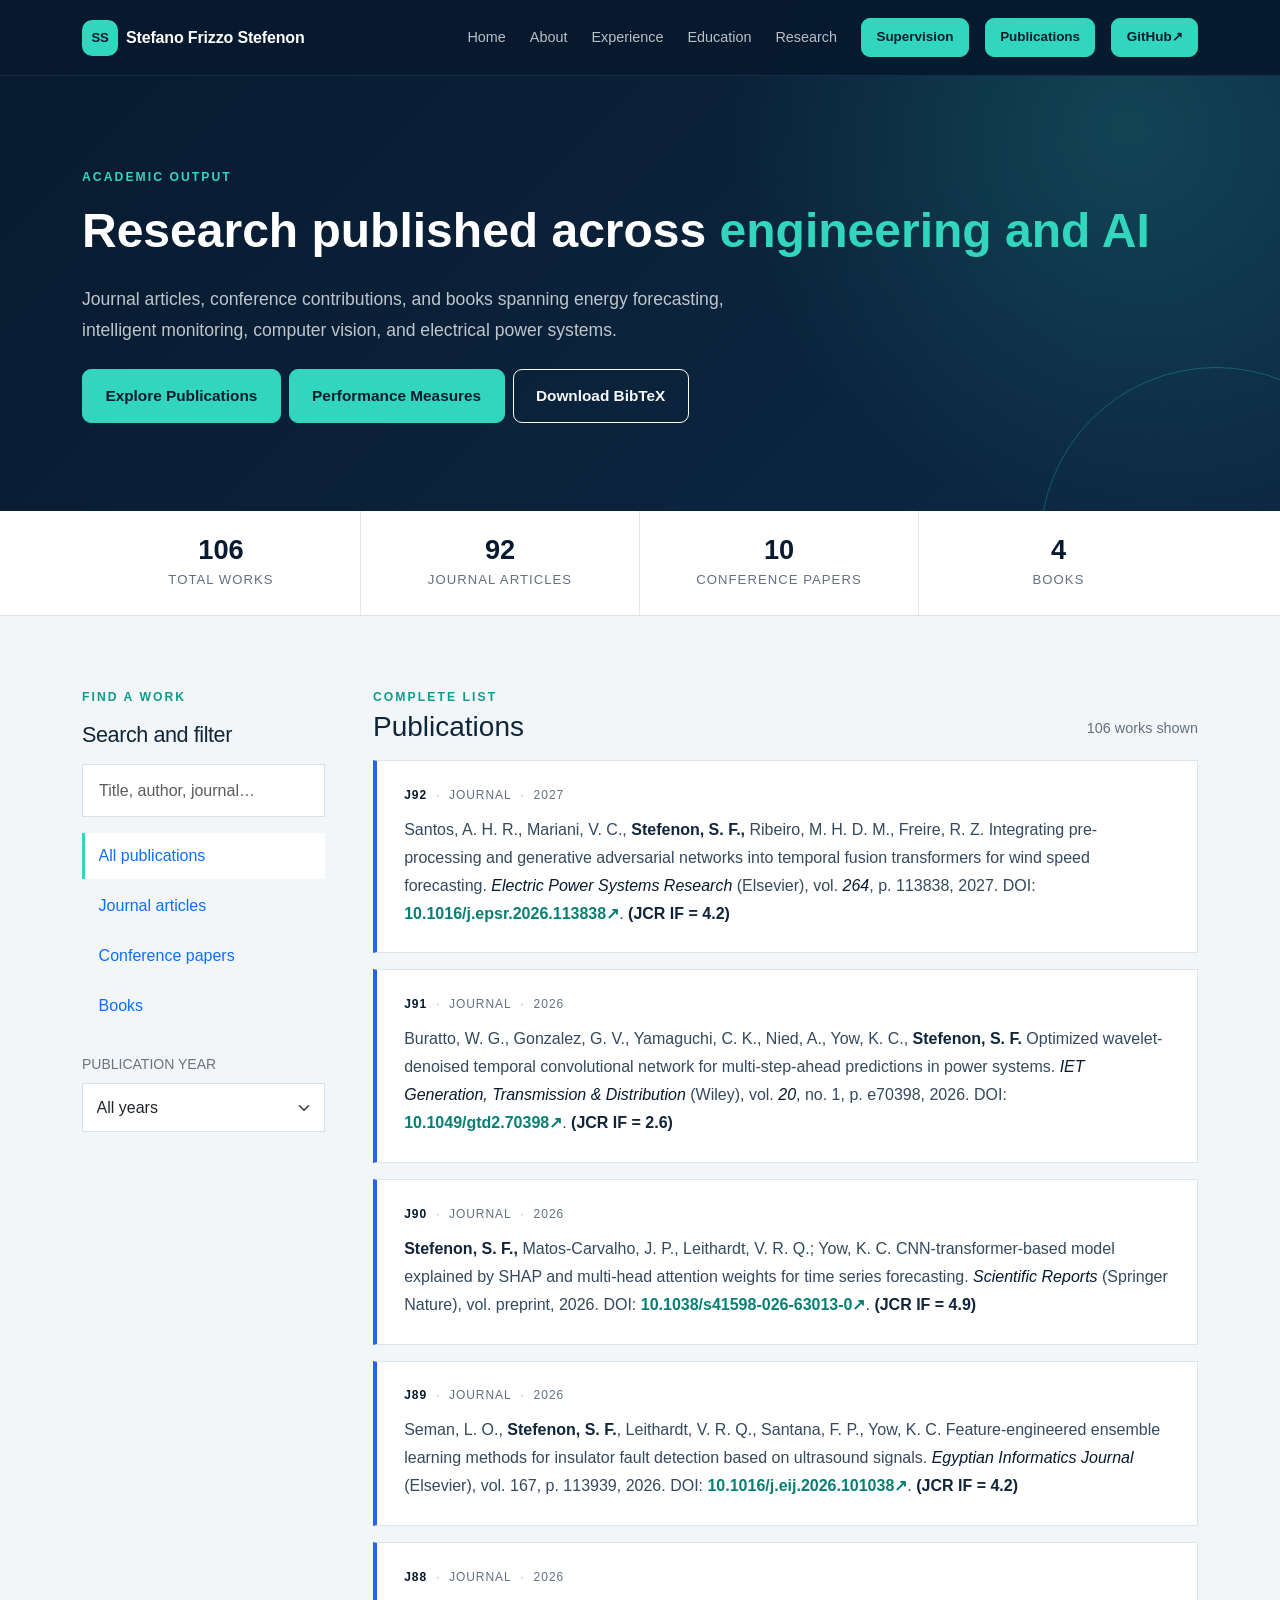
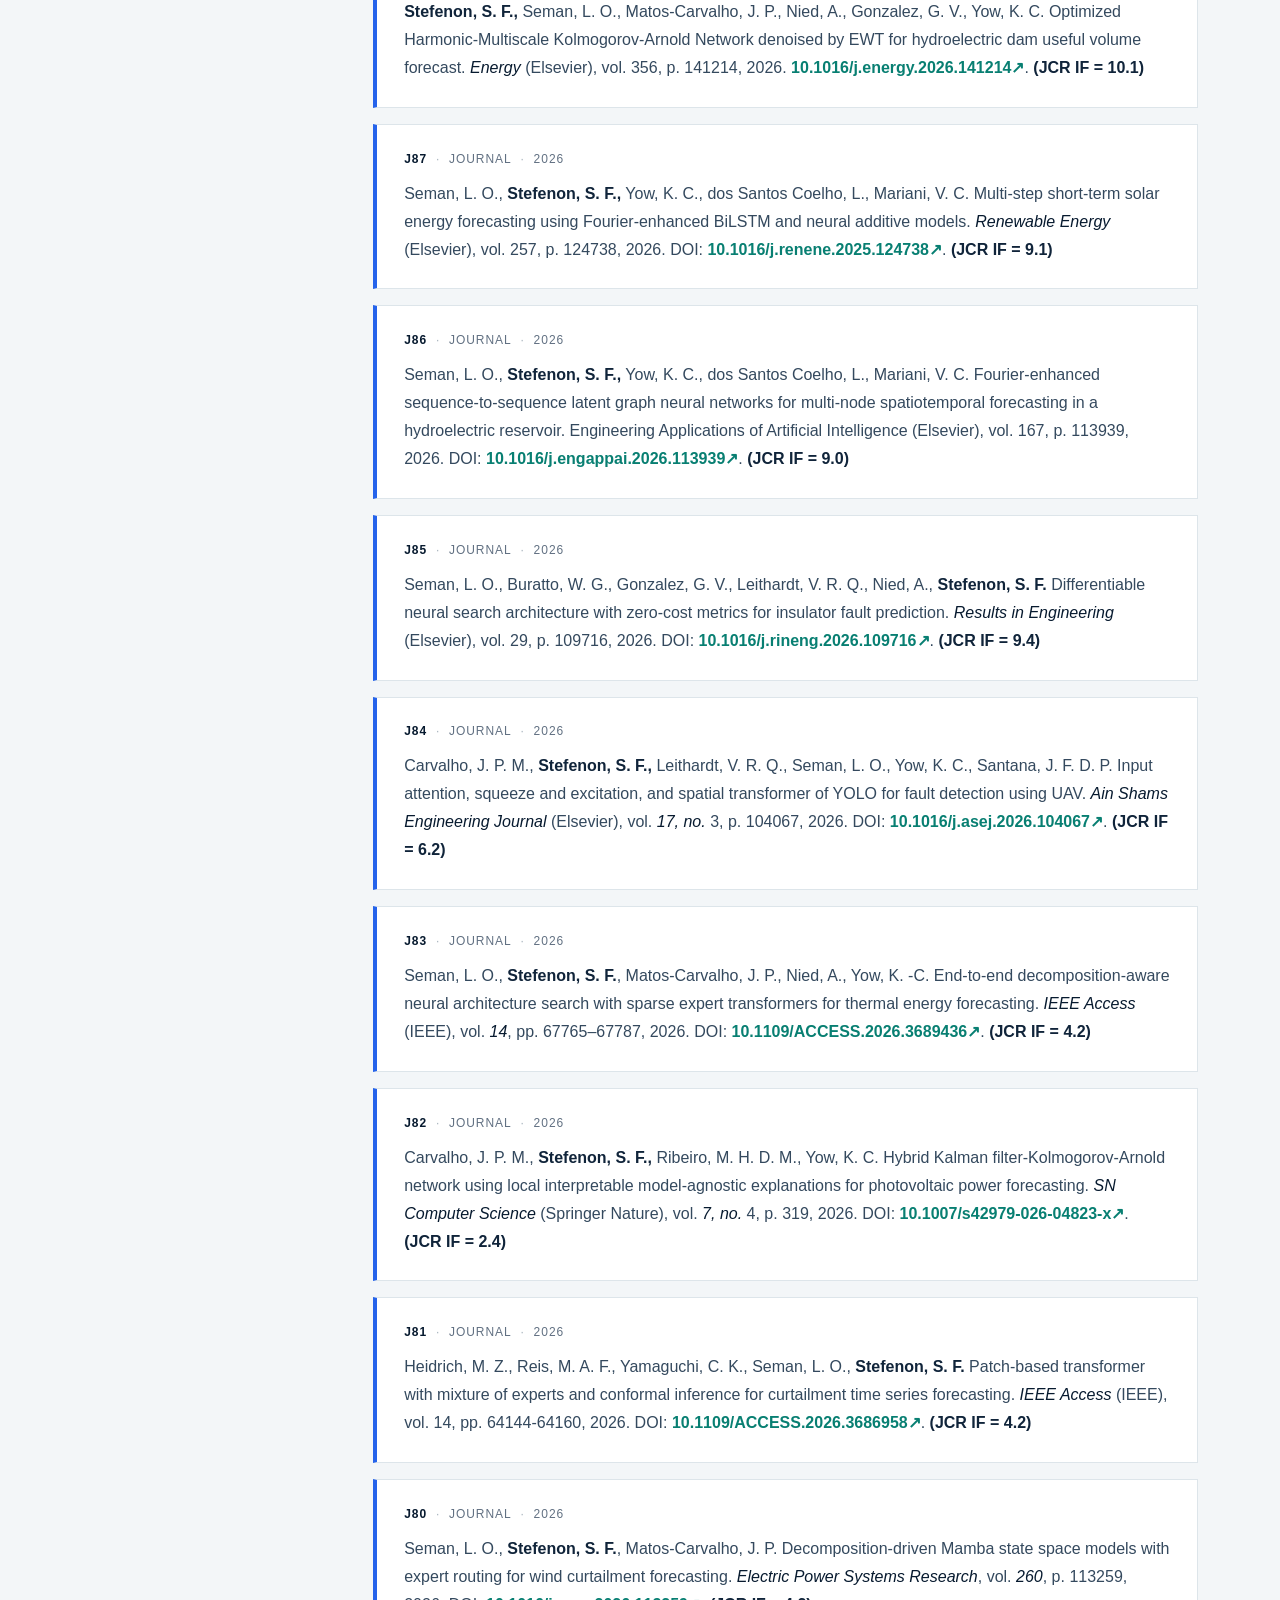
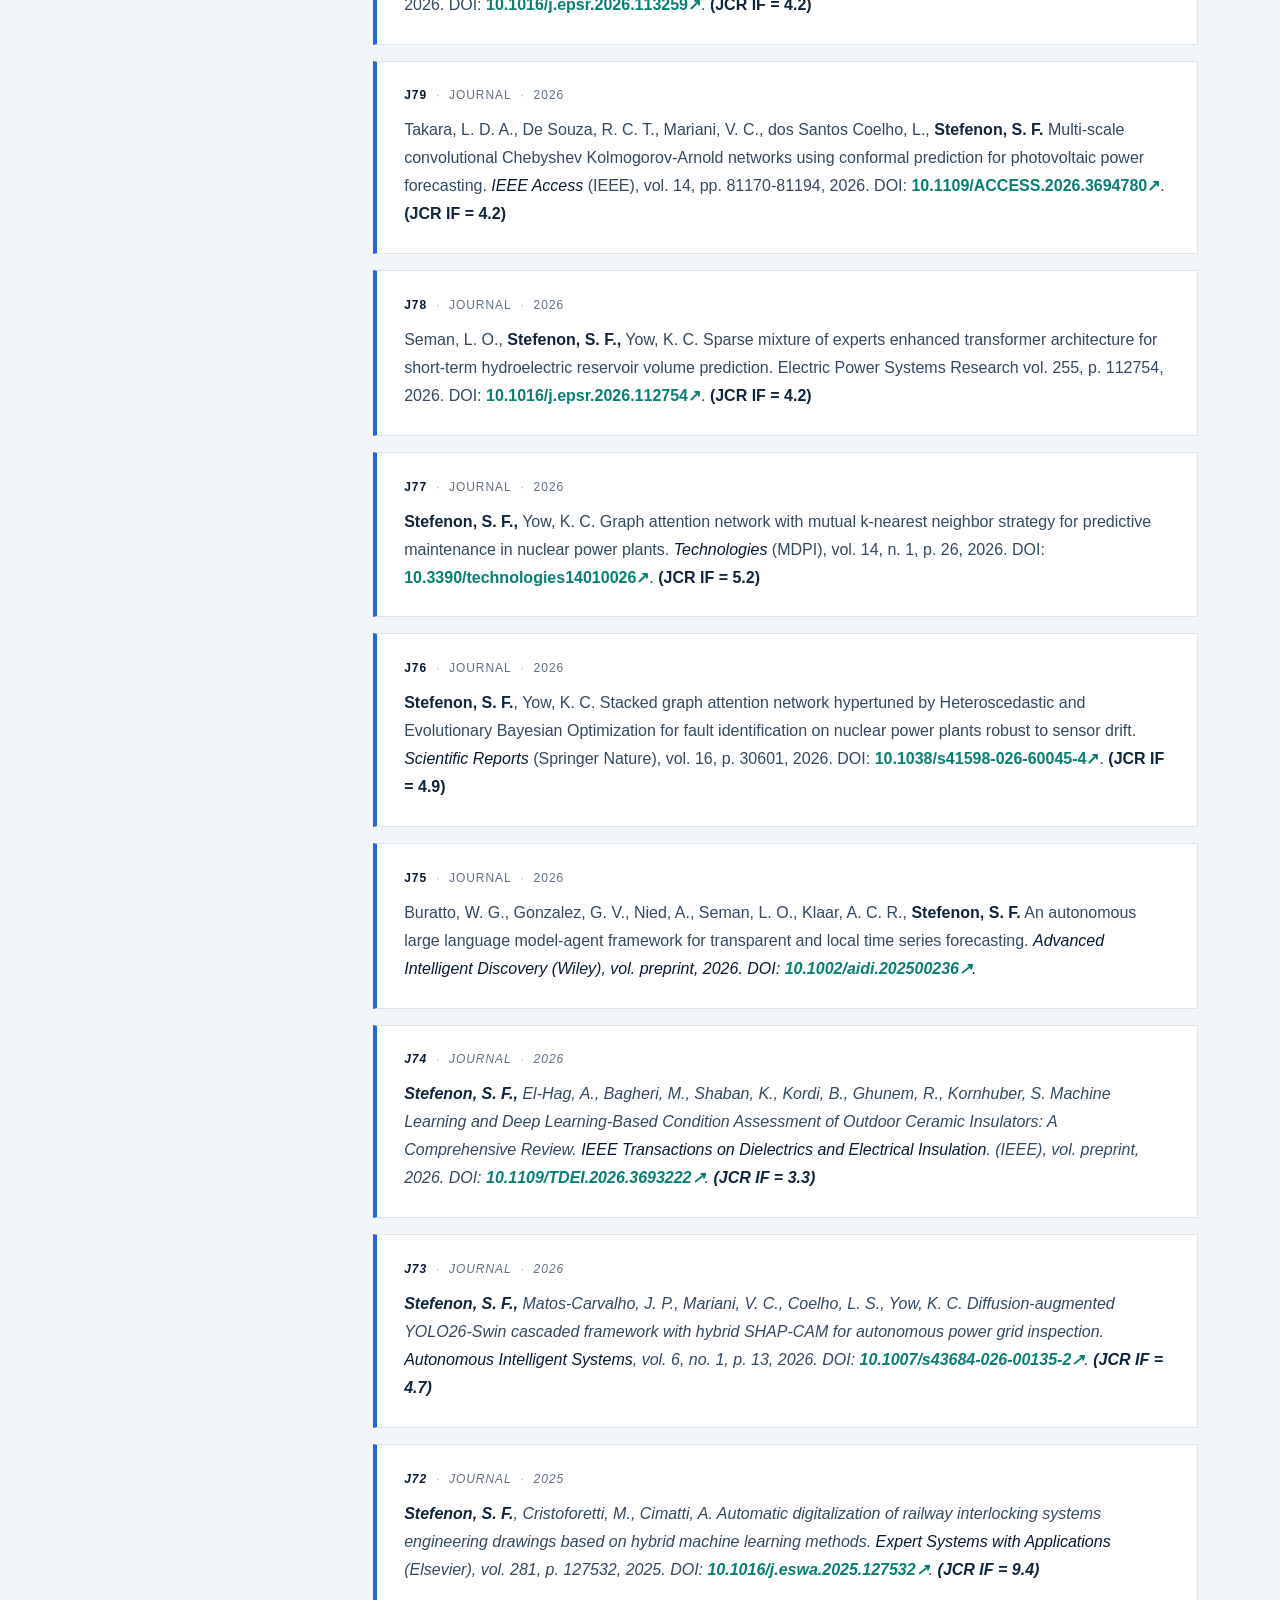
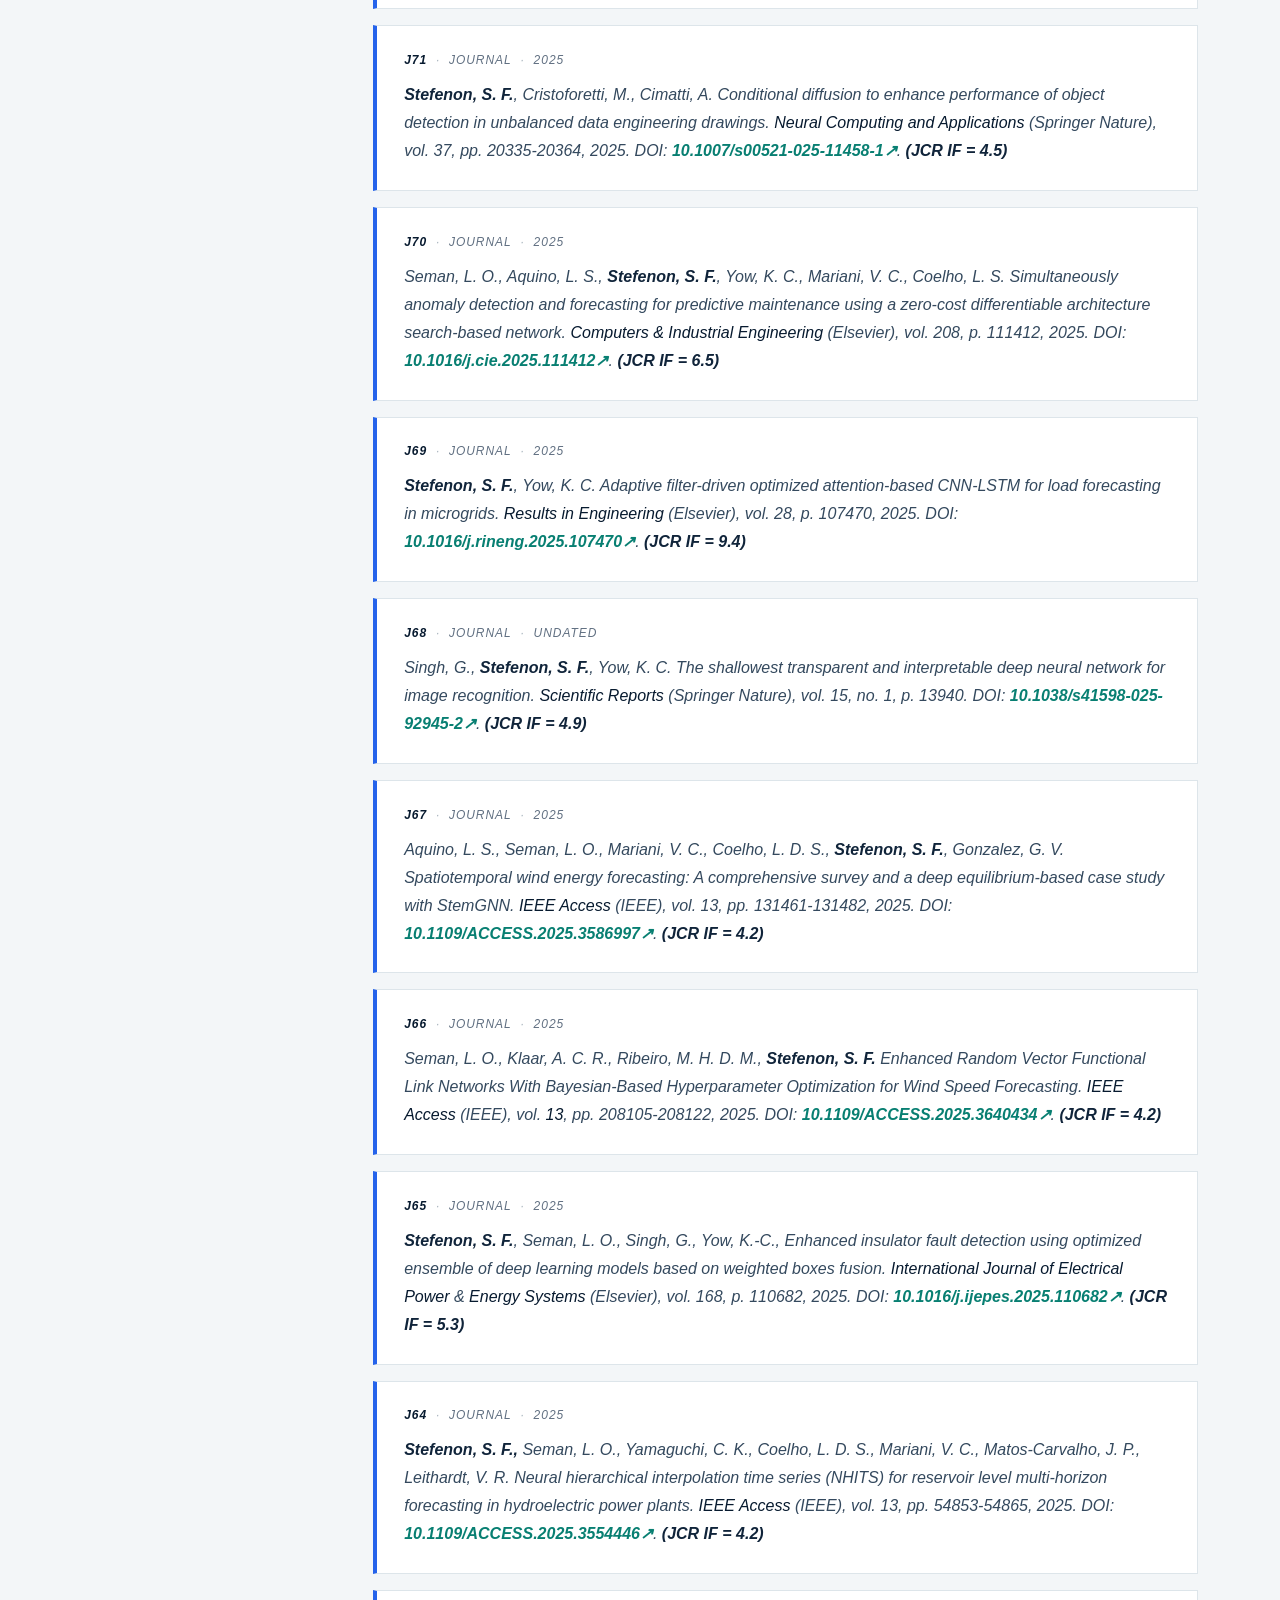
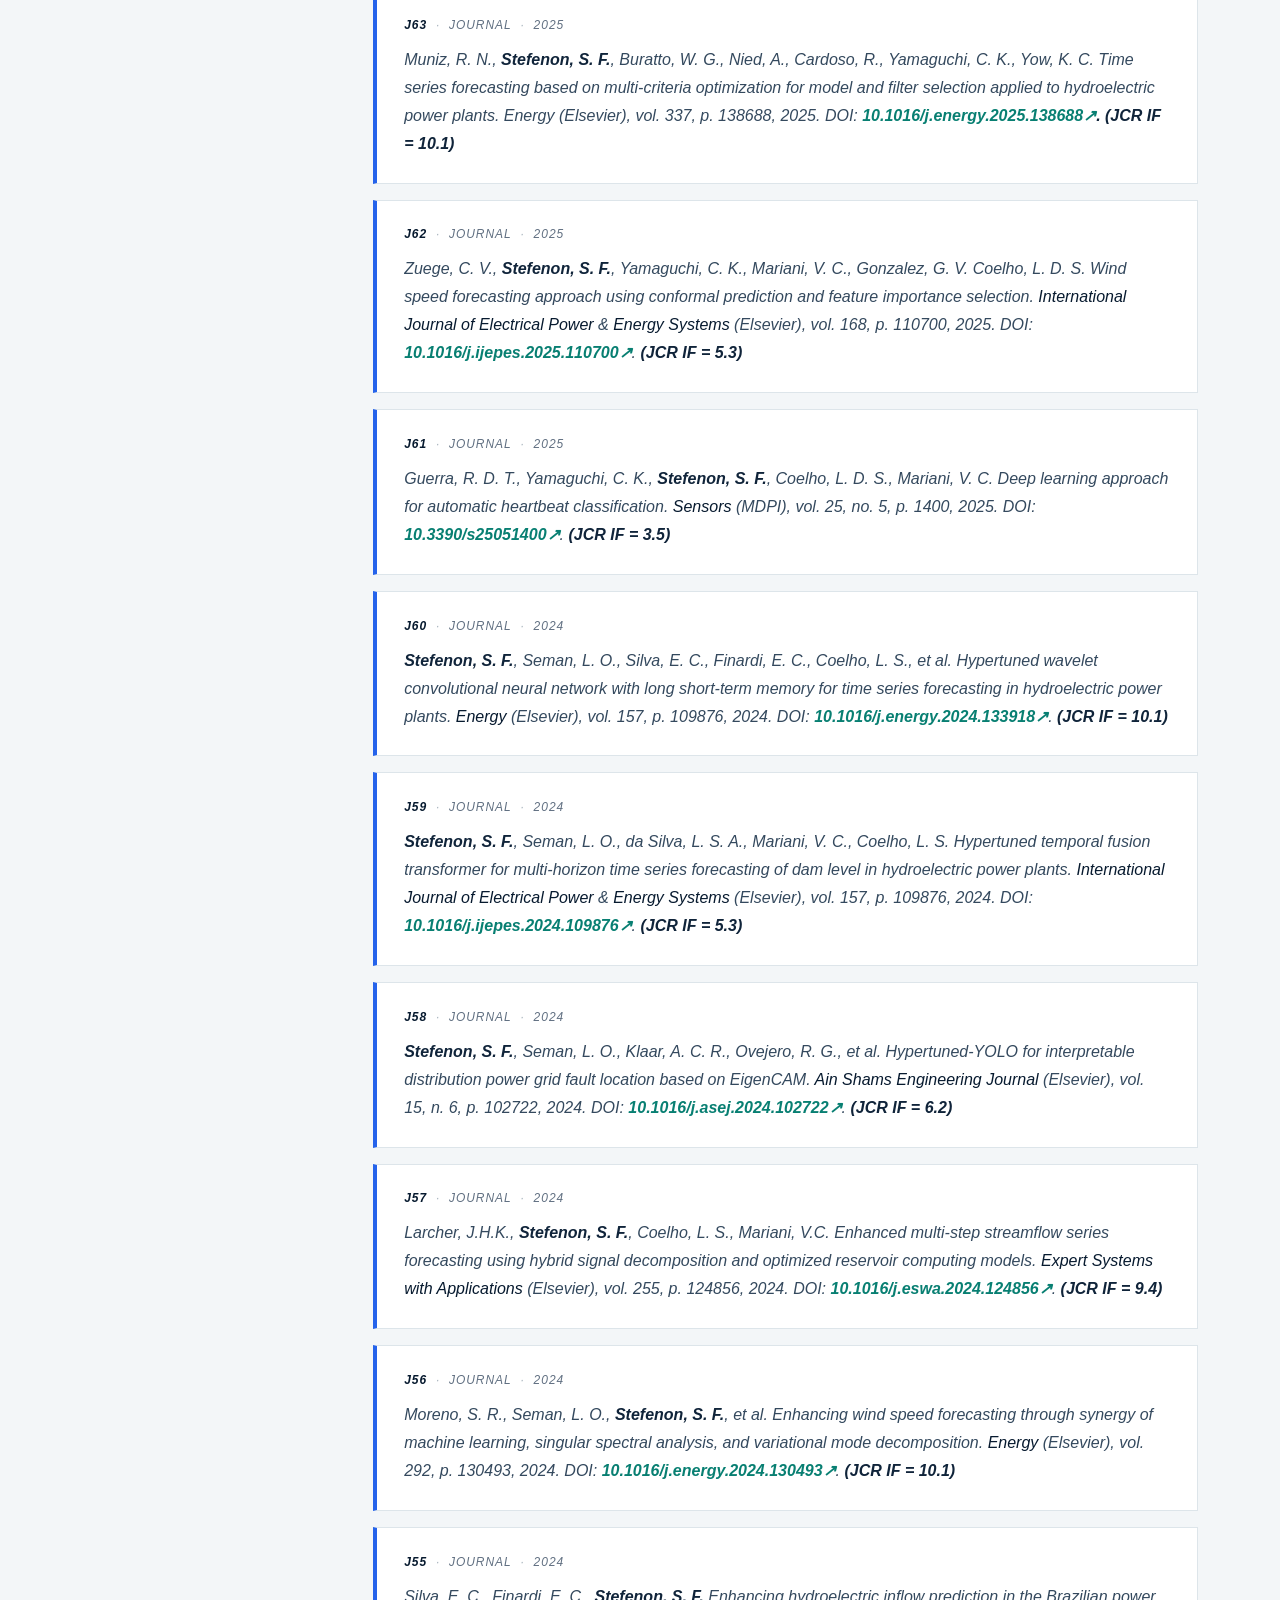
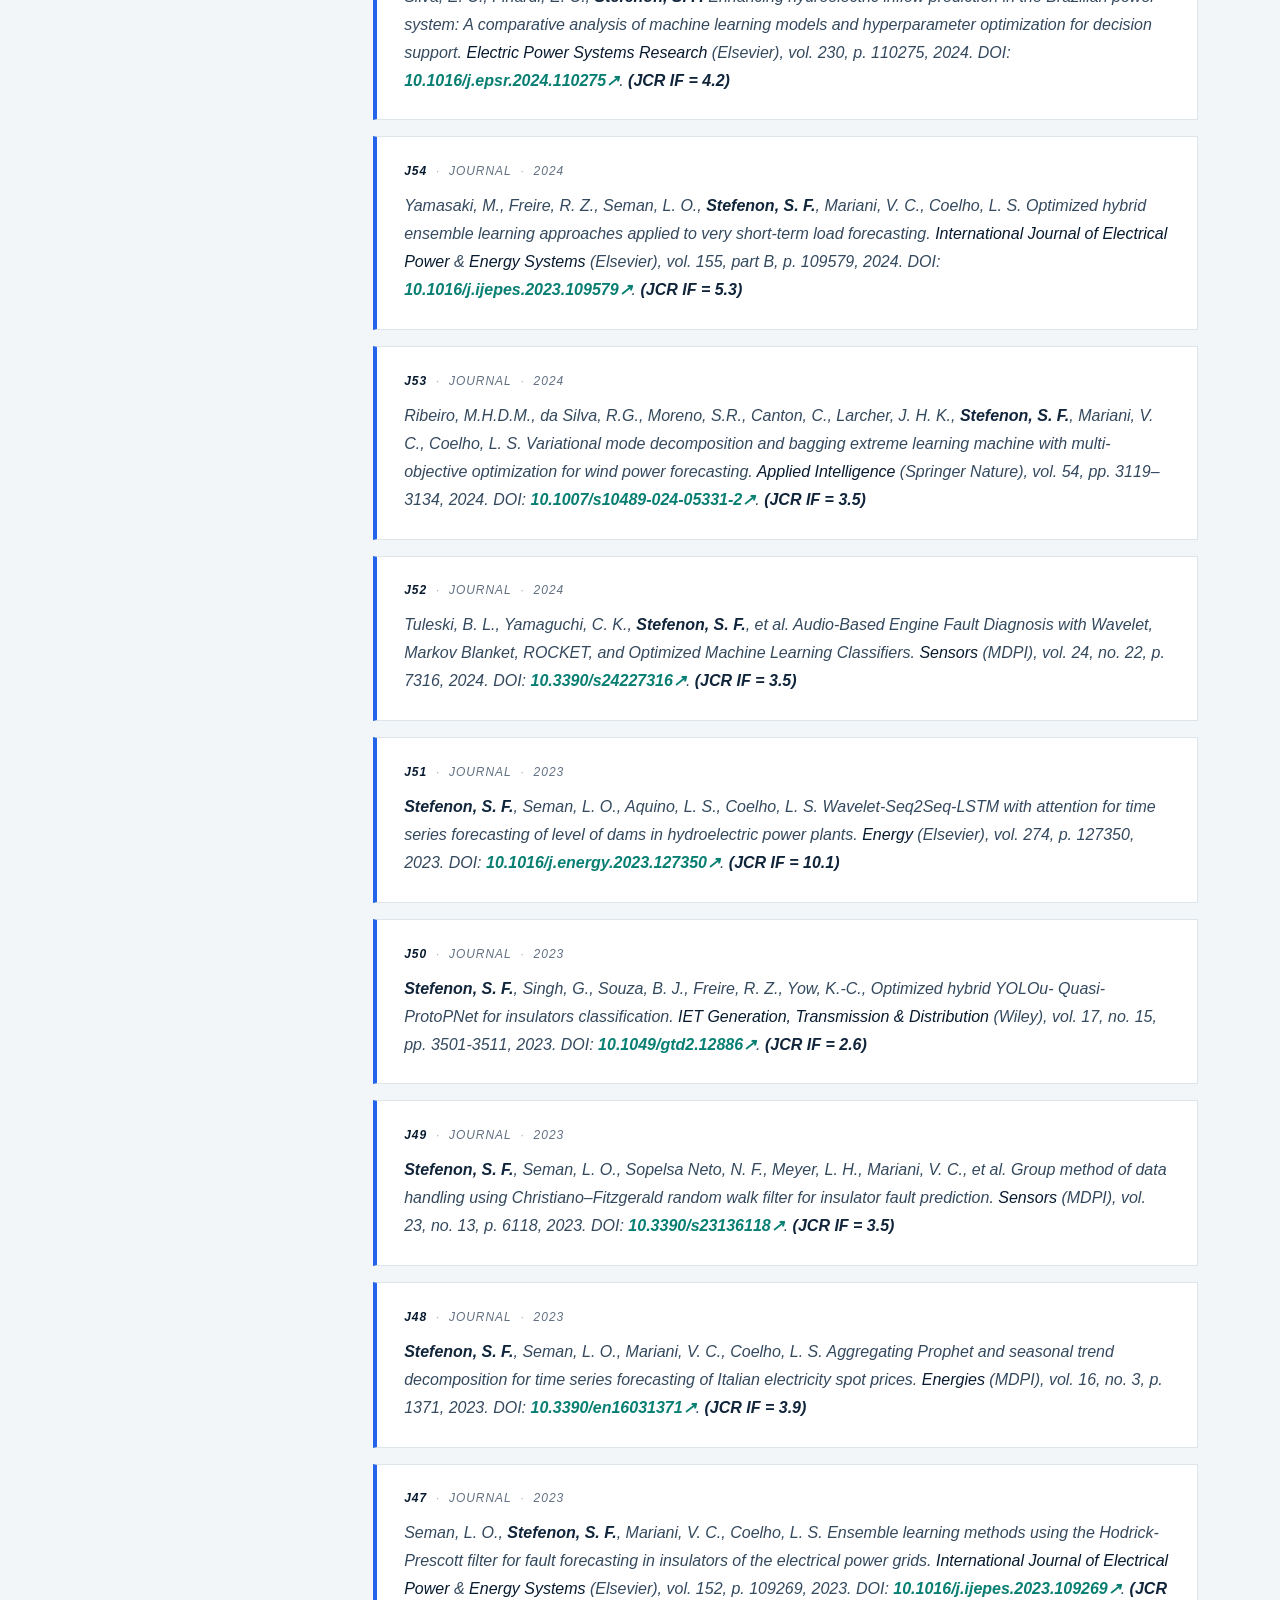
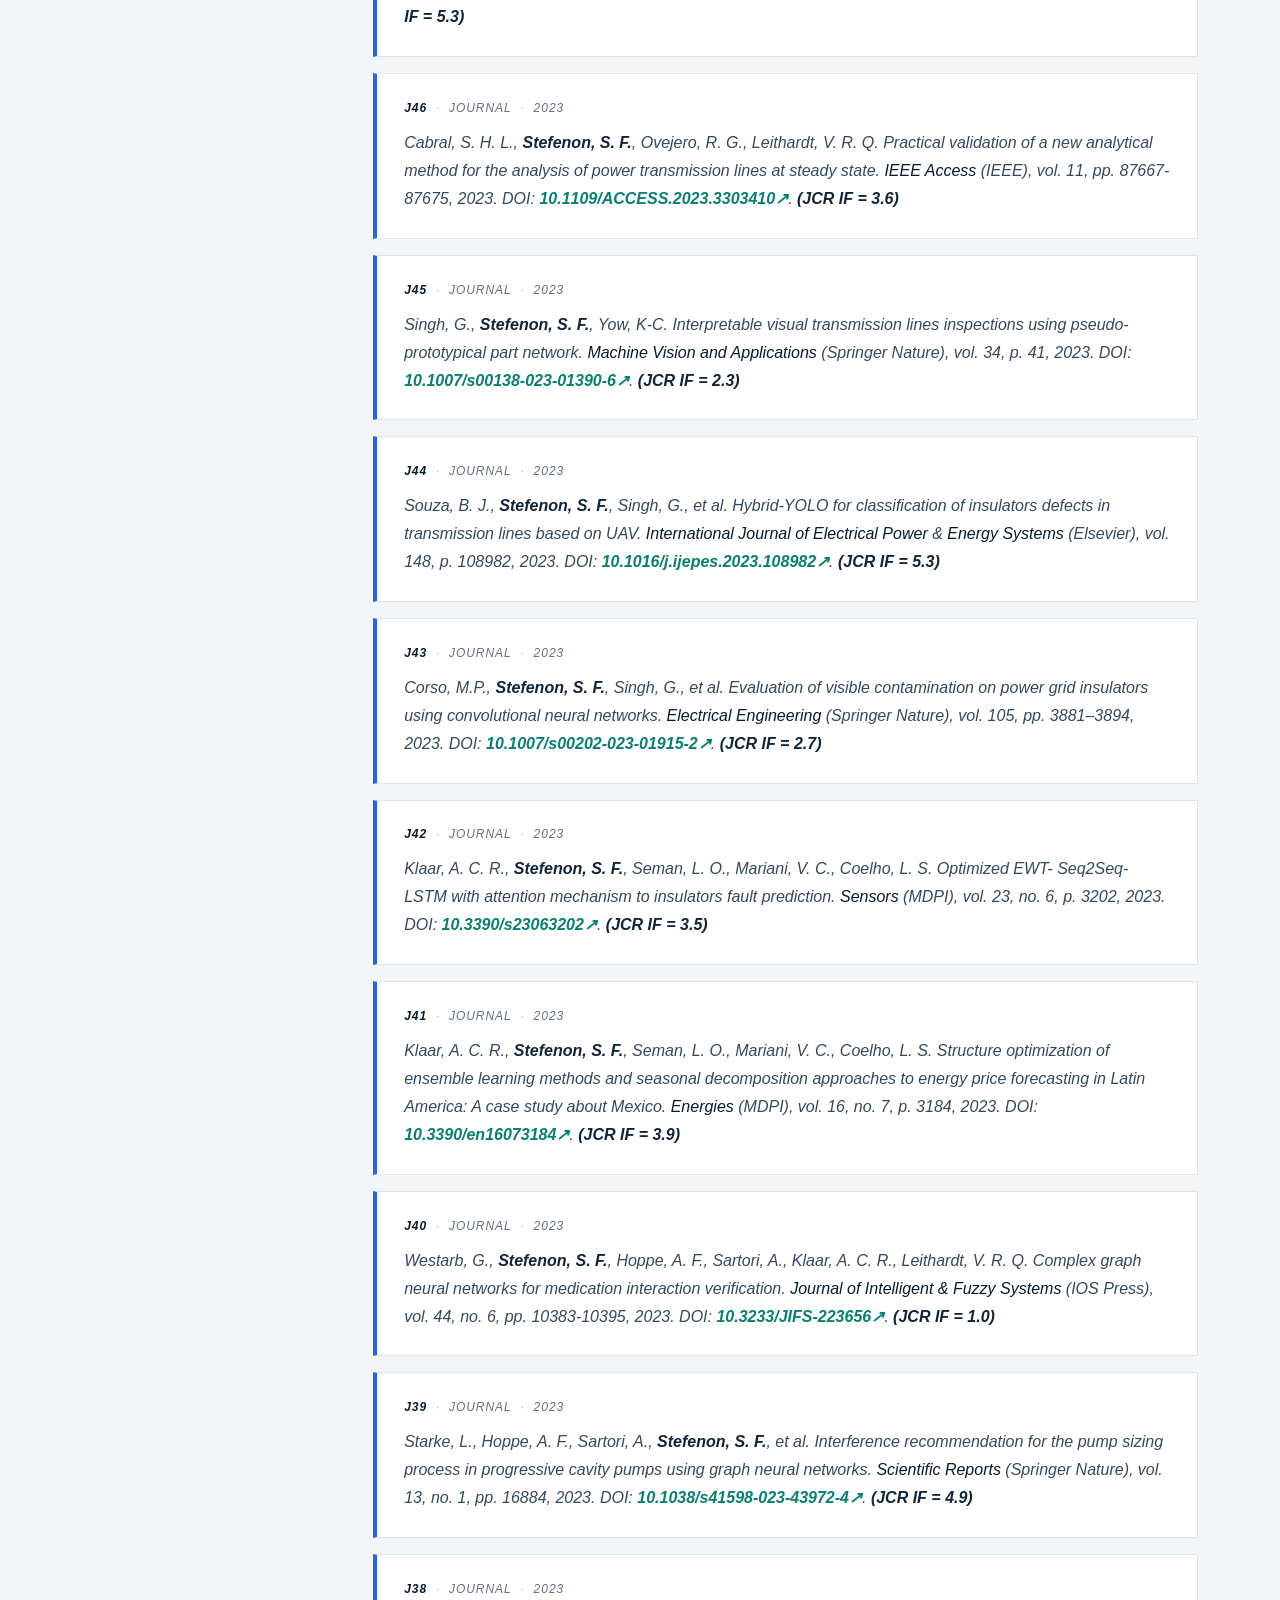
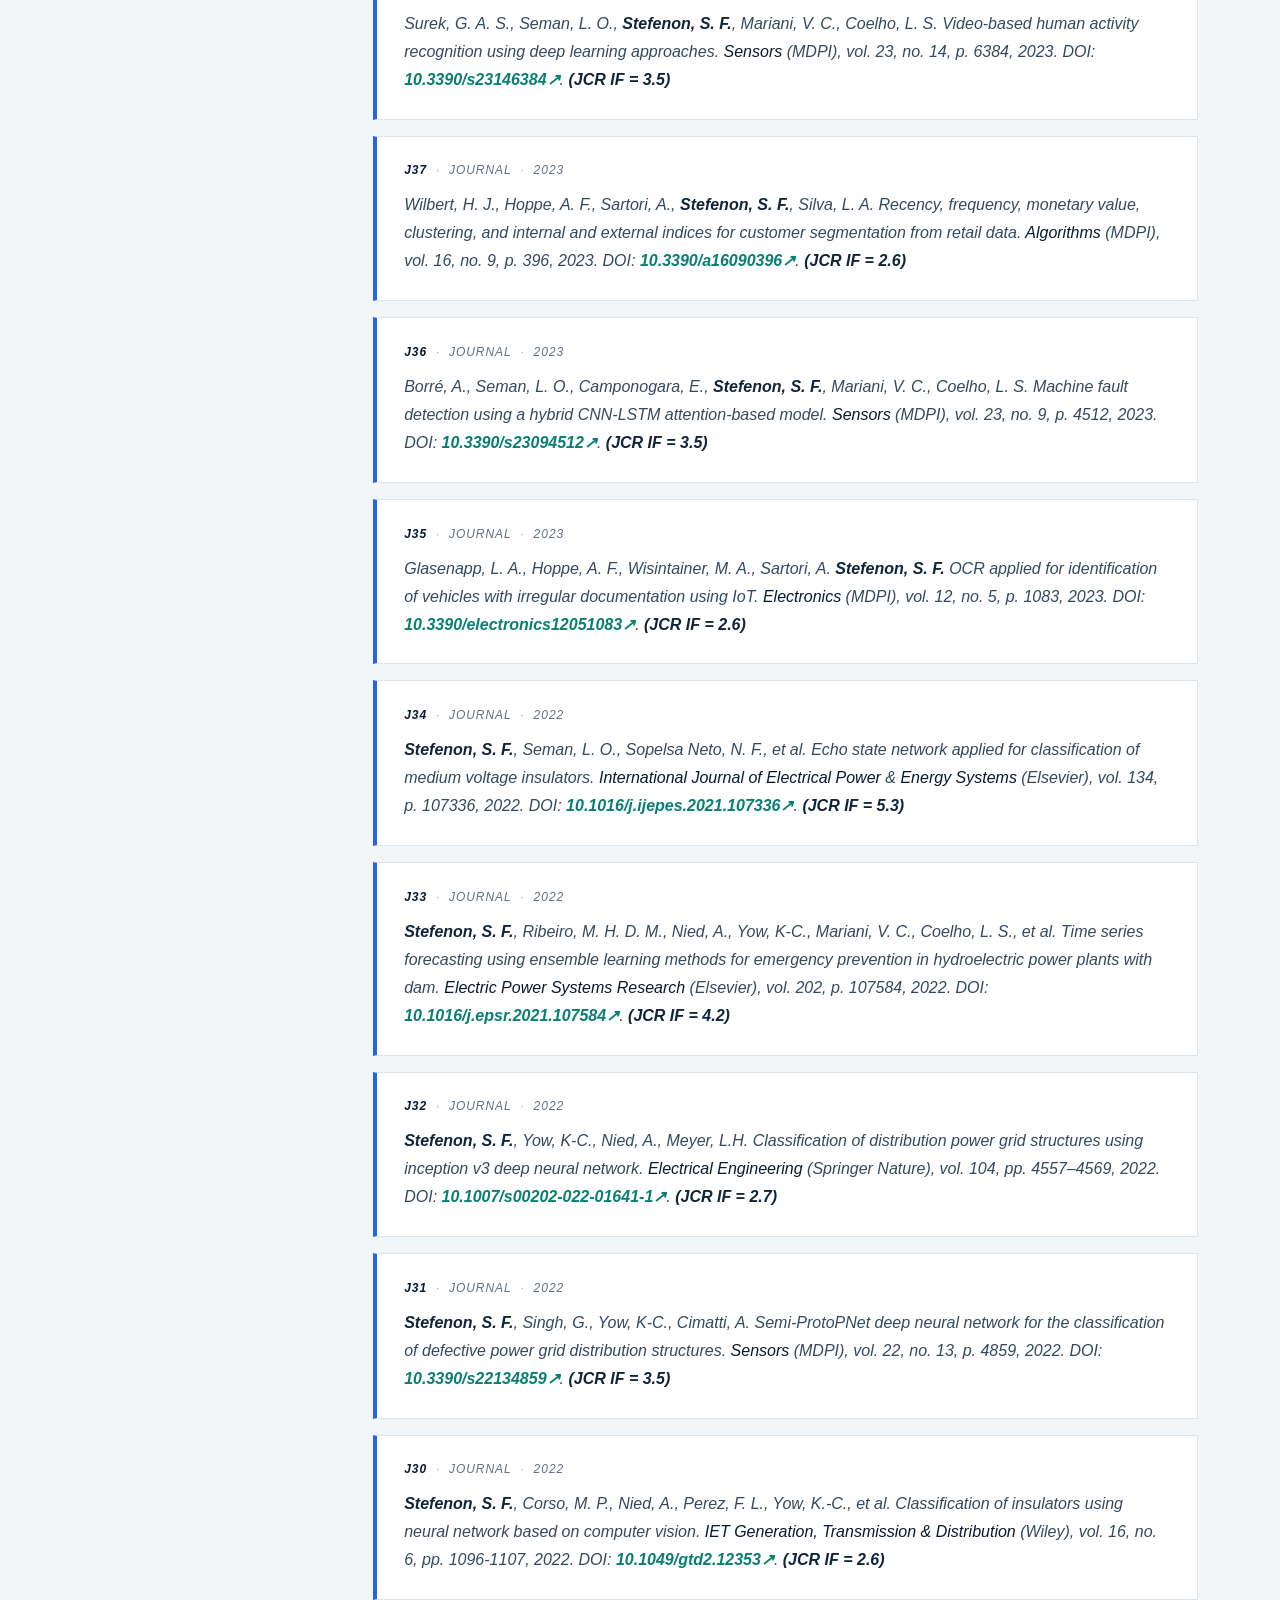
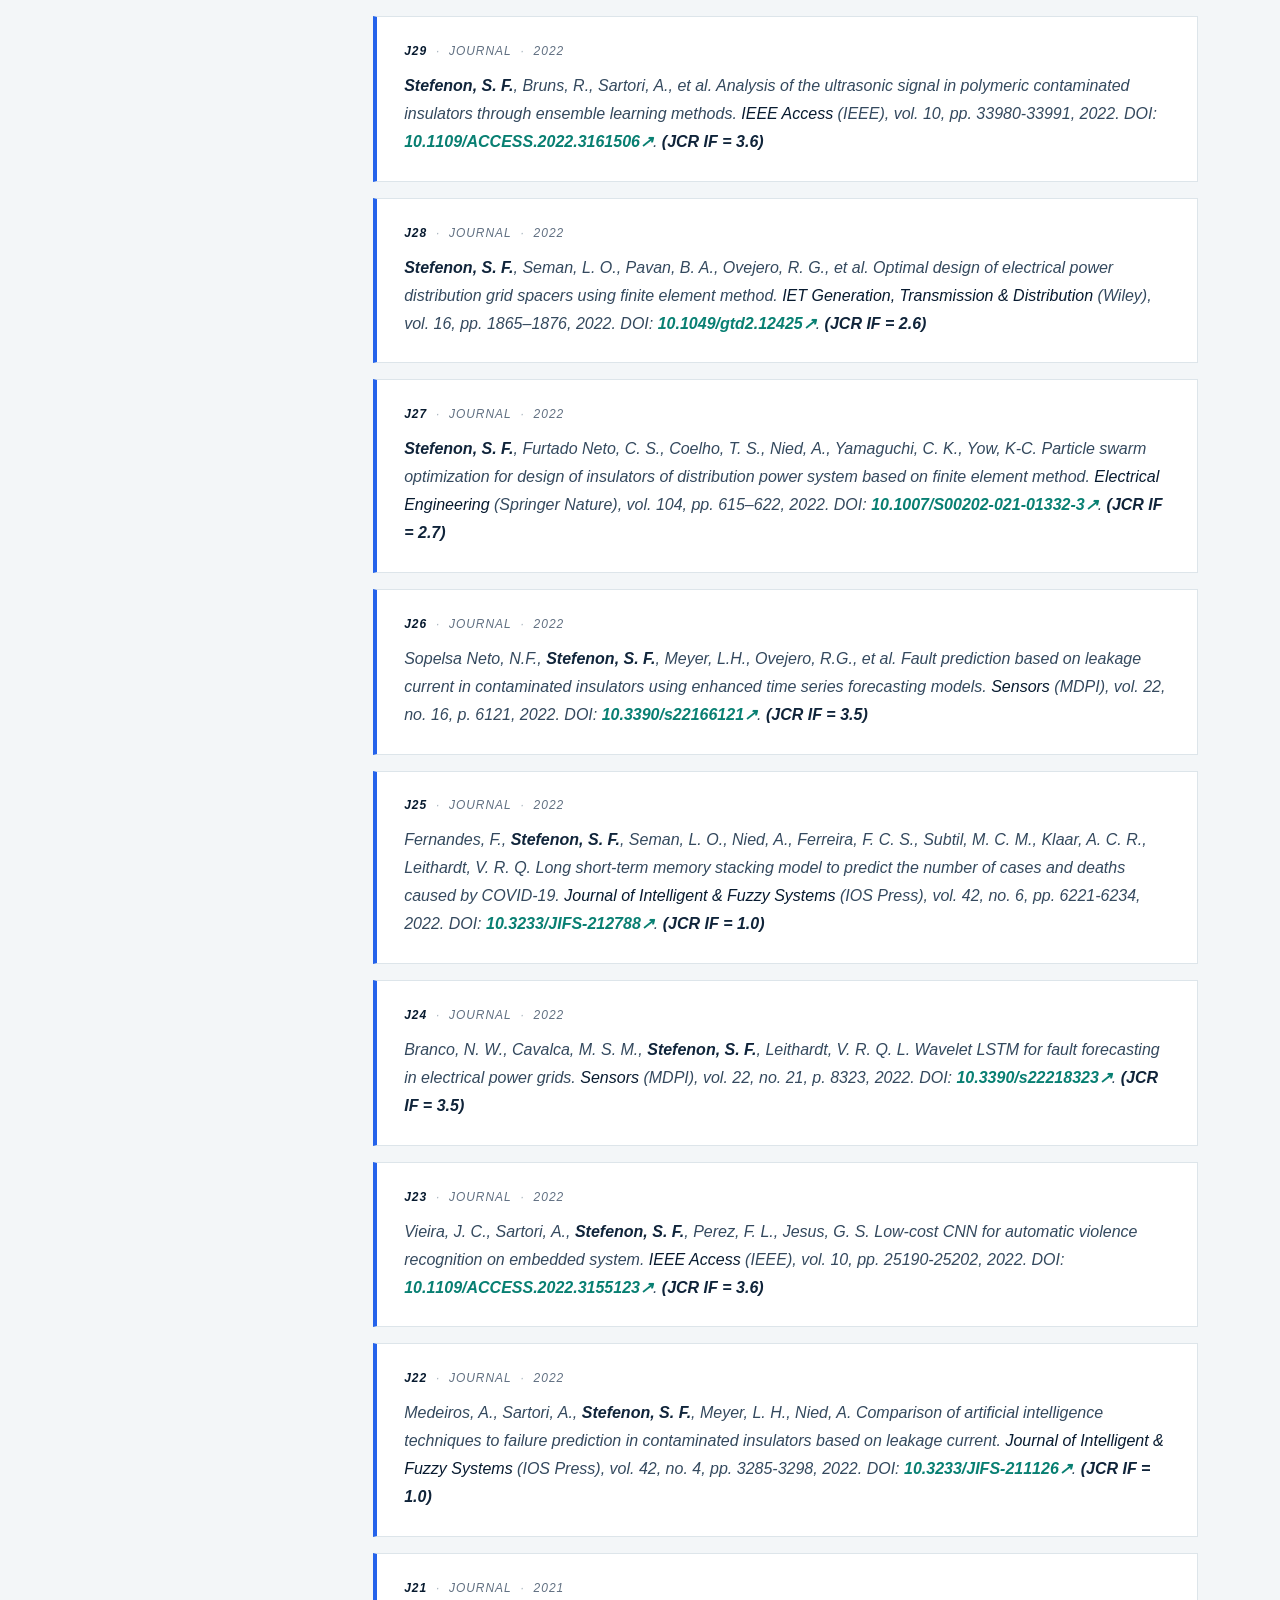
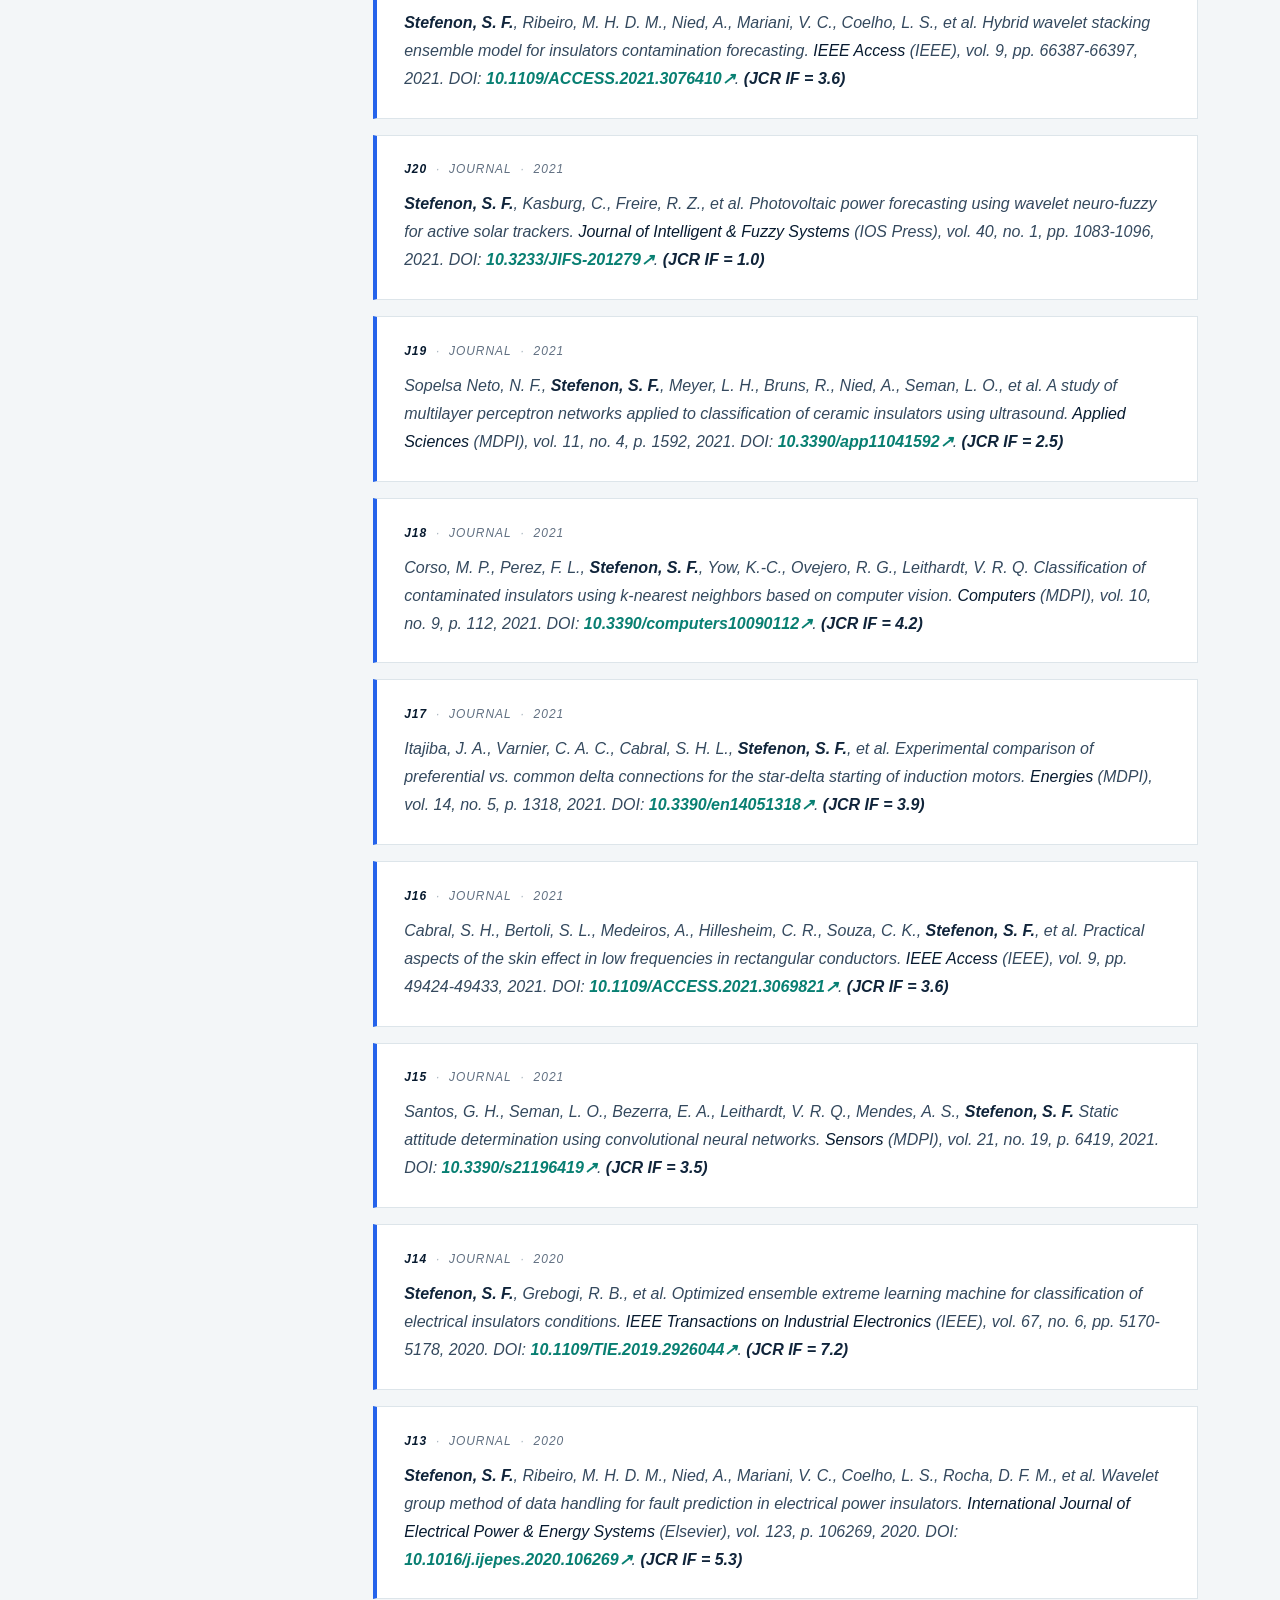
==== commit db6e5e1e: "Modify publication filter buttons to include links Updated filter buttons to include links for each " ====
--- a/publications.html
+++ b/publications.html
@@ -196,10 +196,10 @@
               <label class="visually-hidden" for="publicationSearch">Search publications</label>
               <input class="form-control publication-search mb-3" id="publicationSearch" type="search" placeholder="Title, author, journal…">
               <div class="d-grid gap-1 mb-4" role="group" aria-label="Filter by publication type">
-                <button class="filter-button active" type="button" data-filter="all">All publications</button>
-                <button class="filter-button" type="button" data-filter="journal">Journal articles</button>
-                <button class="filter-button" type="button" data-filter="conference">Conference papers</button>
-                <button class="filter-button" type="button" data-filter="book">Books</button>
+                <button class="filter-button active" type="button" data-filter="all"><a href="#publication-list">All publications</a></button>
+                <button class="filter-button" type="button" data-filter="journal"><a href="#publication-list">Journal articles</a></button>
+                <button class="filter-button" type="button" data-filter="conference"><a href="#publication-list">Conference papers</a></button>
+                <button class="filter-button" type="button" data-filter="book"><a href="#publication-list">Books</a></button>
               </div>
               <label class="form-label small text-uppercase text-secondary" for="yearFilter">Publication year</label>
               <select class="form-select year-select" id="yearFilter">
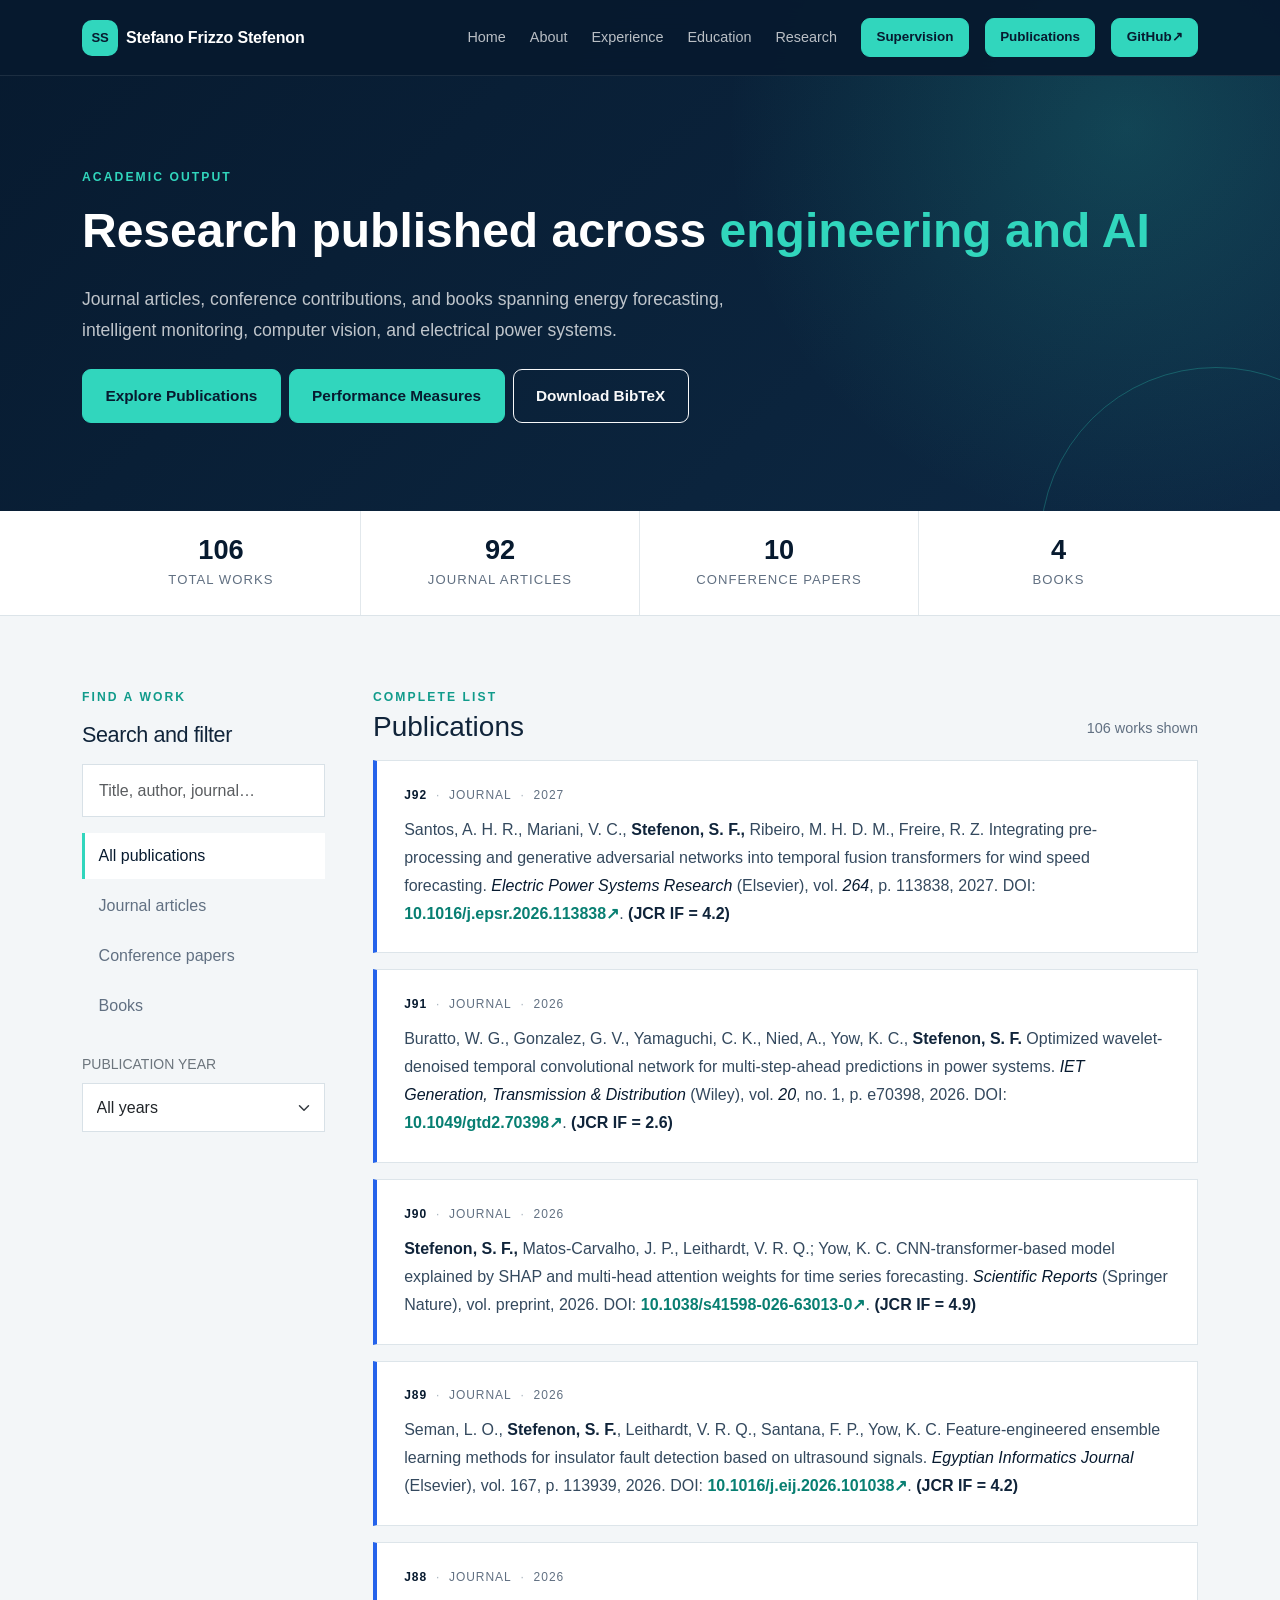
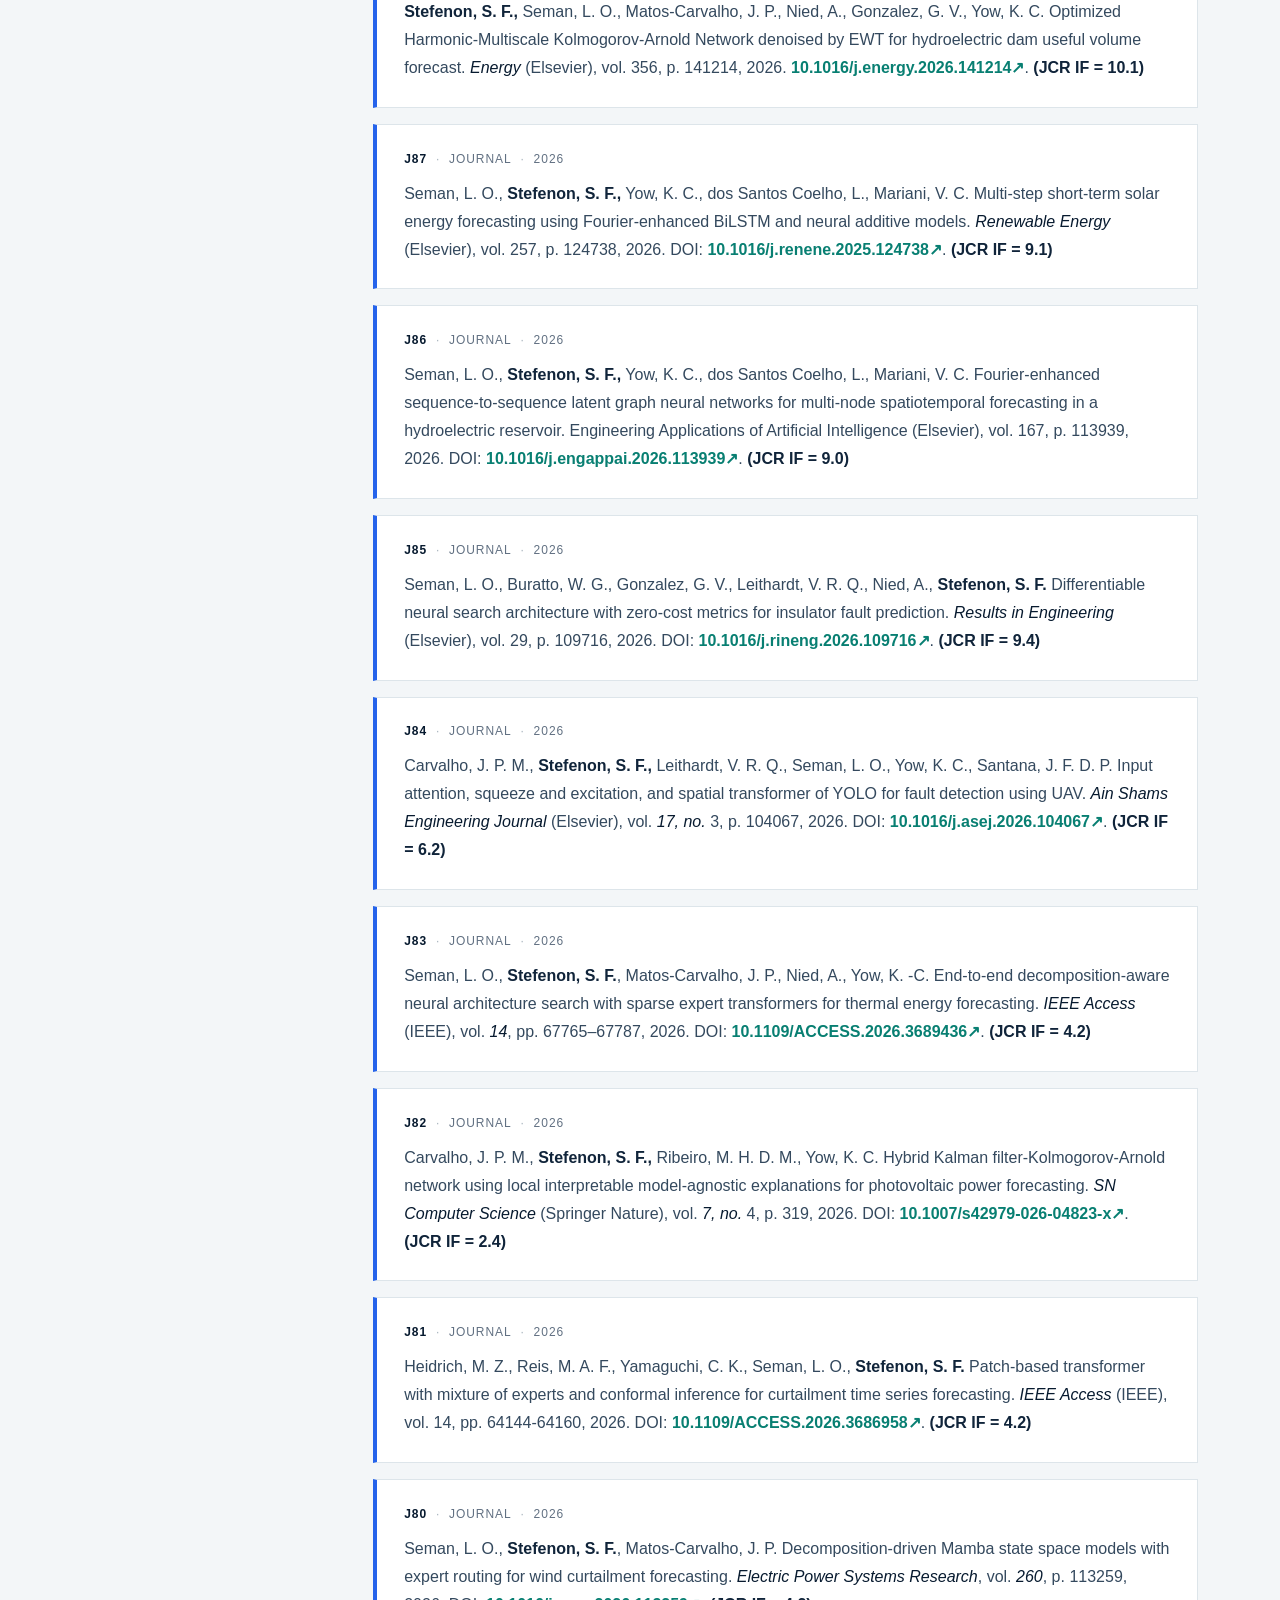
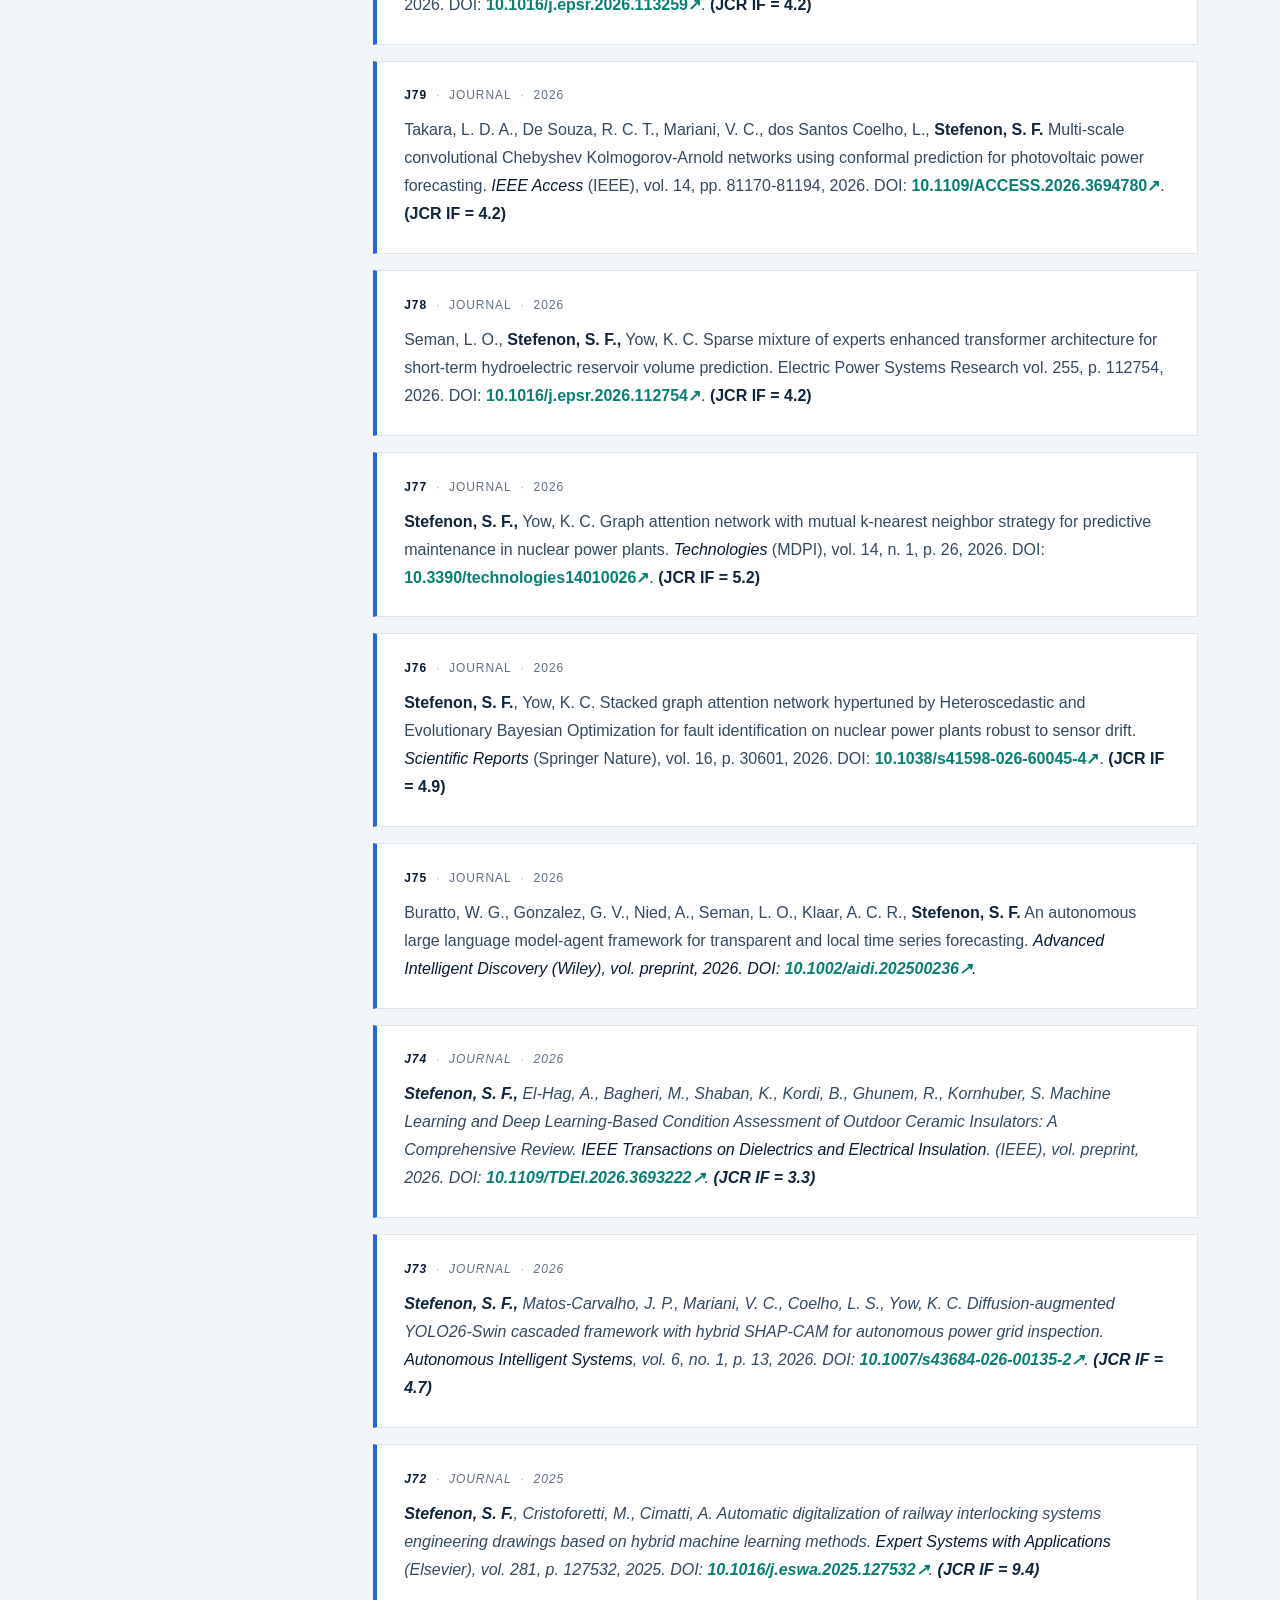
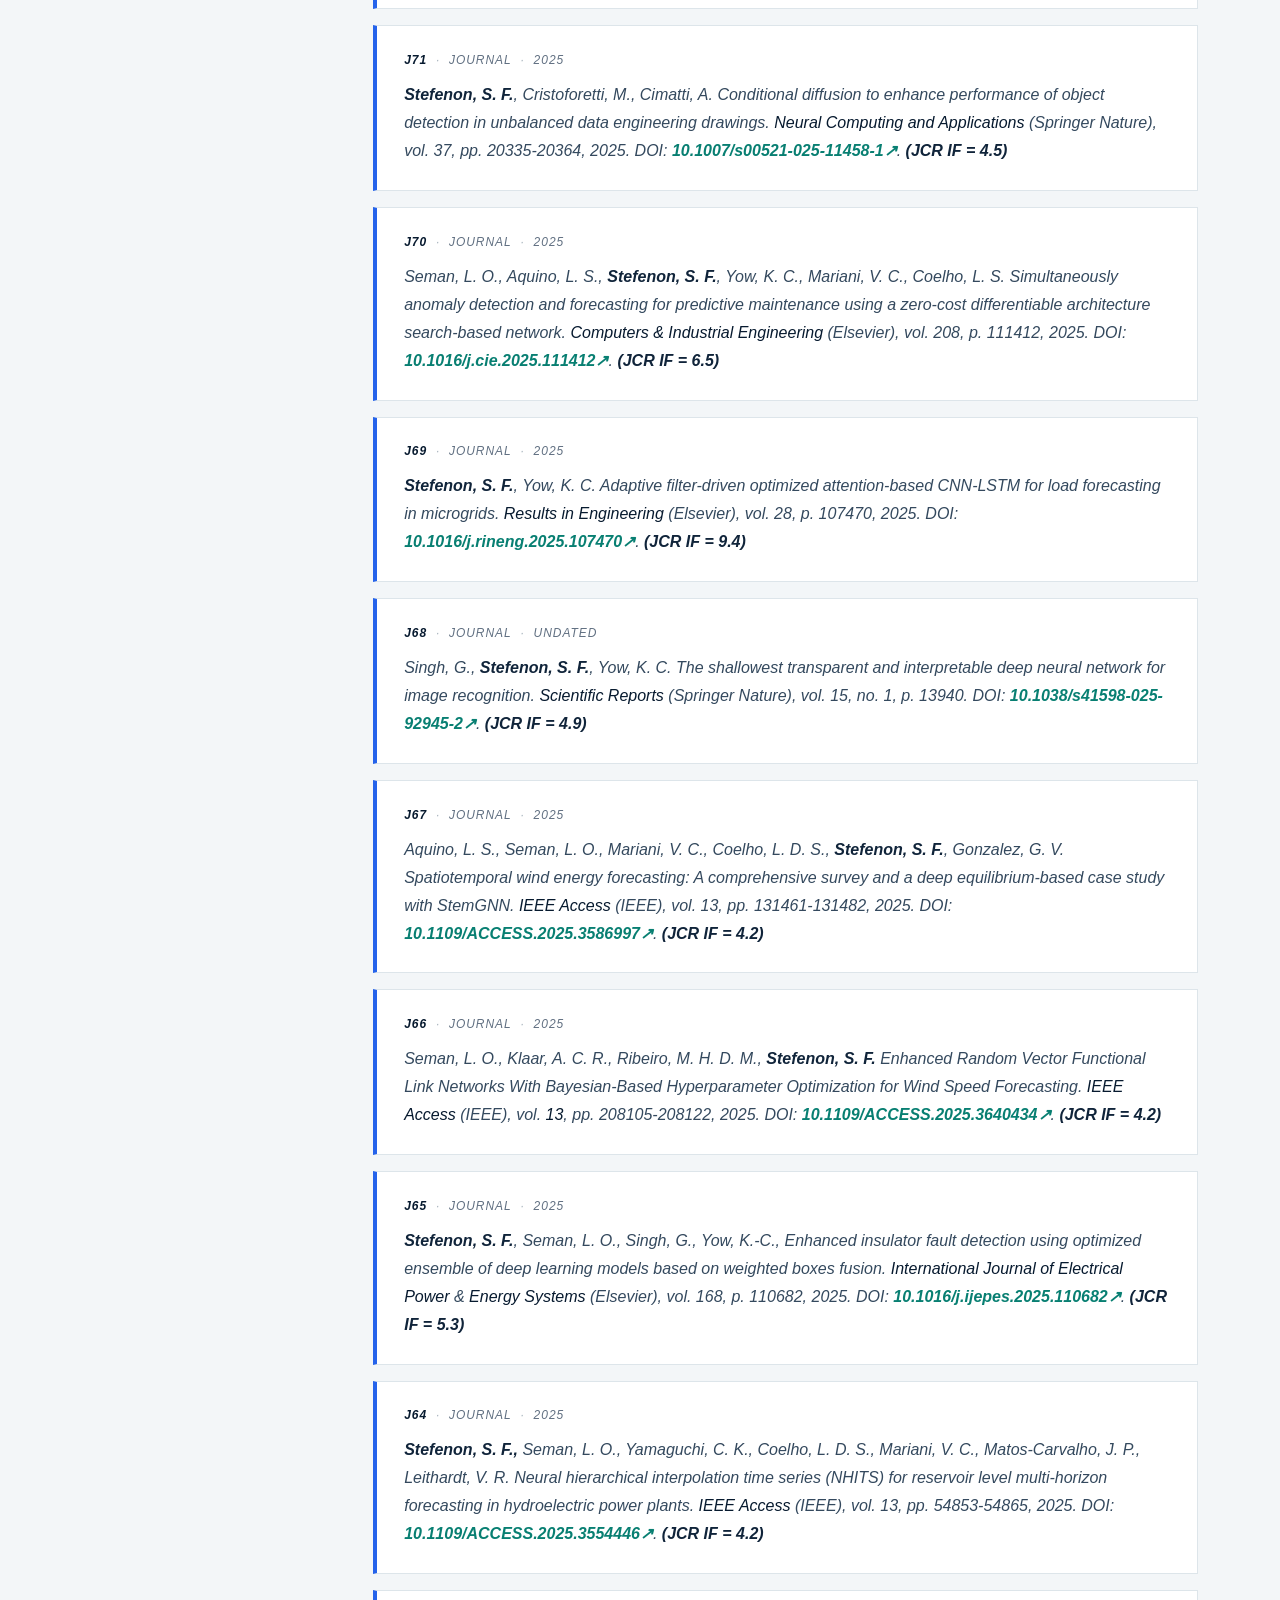
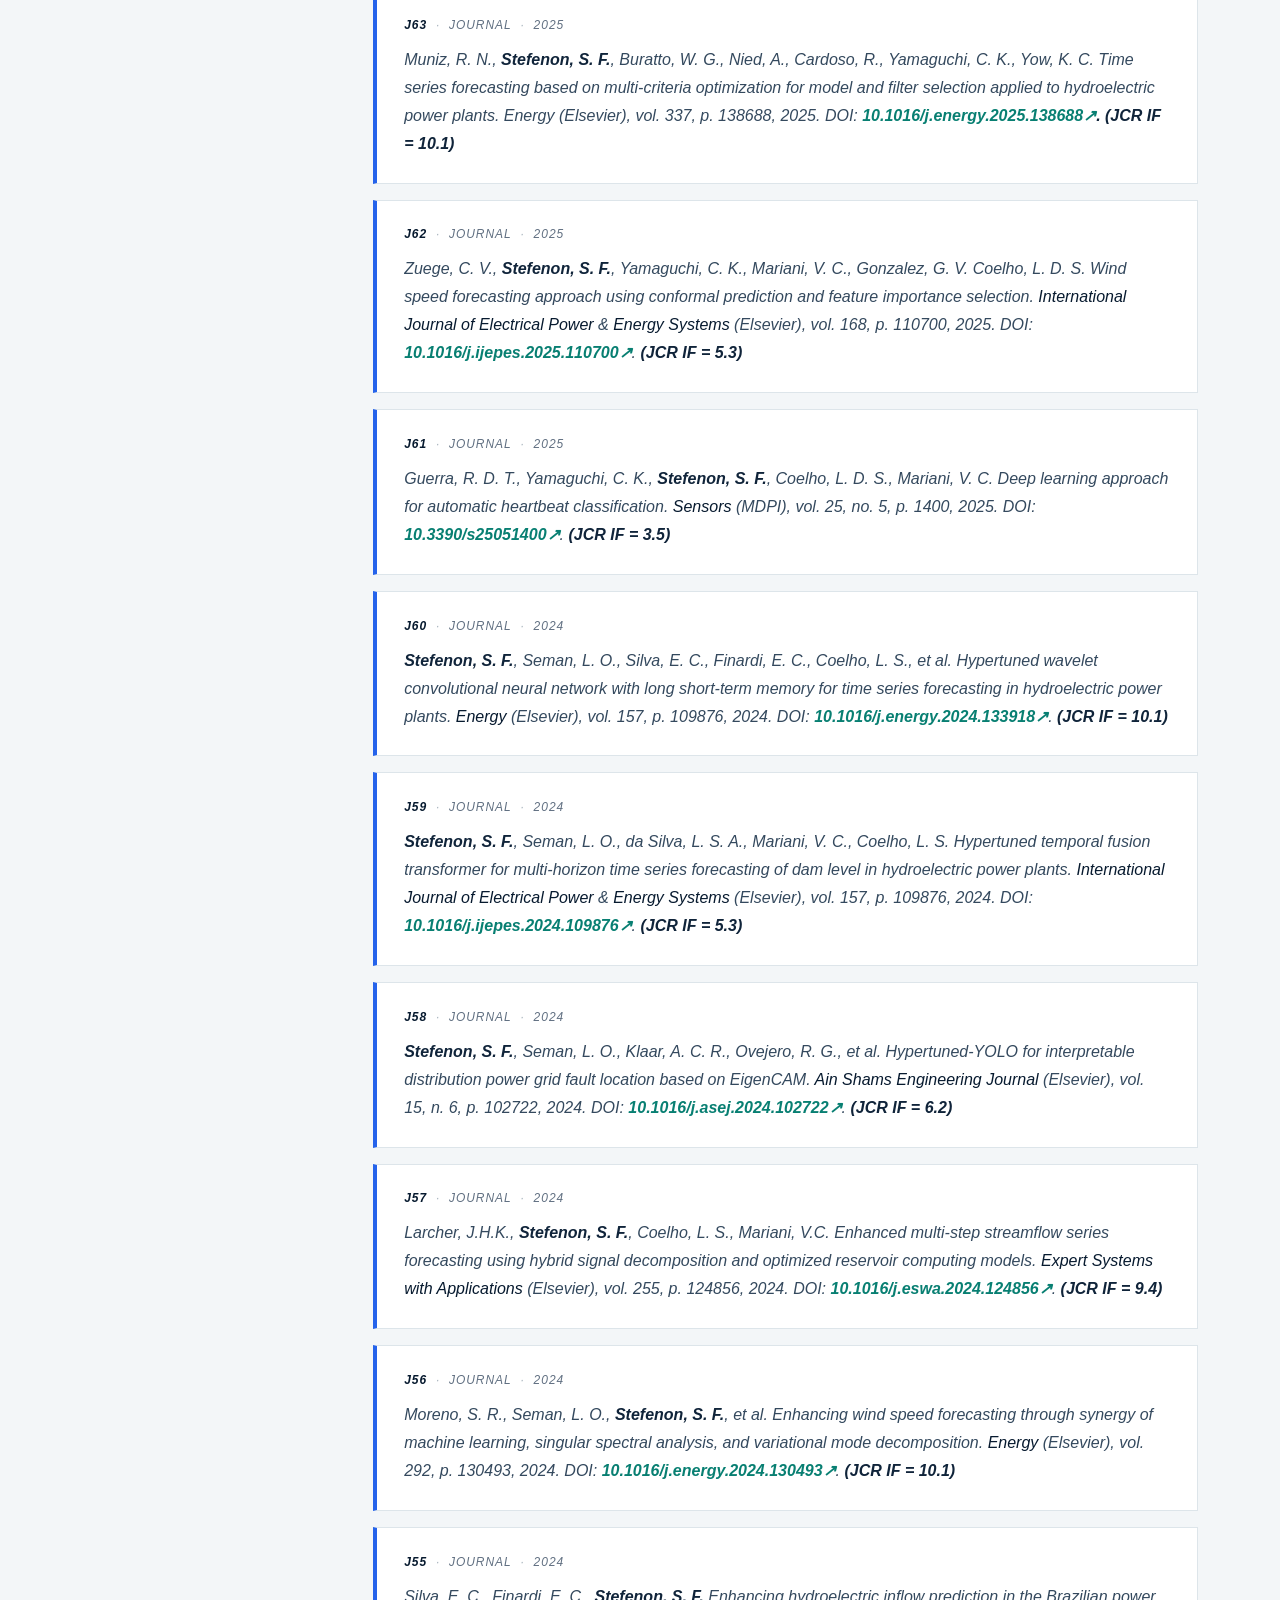
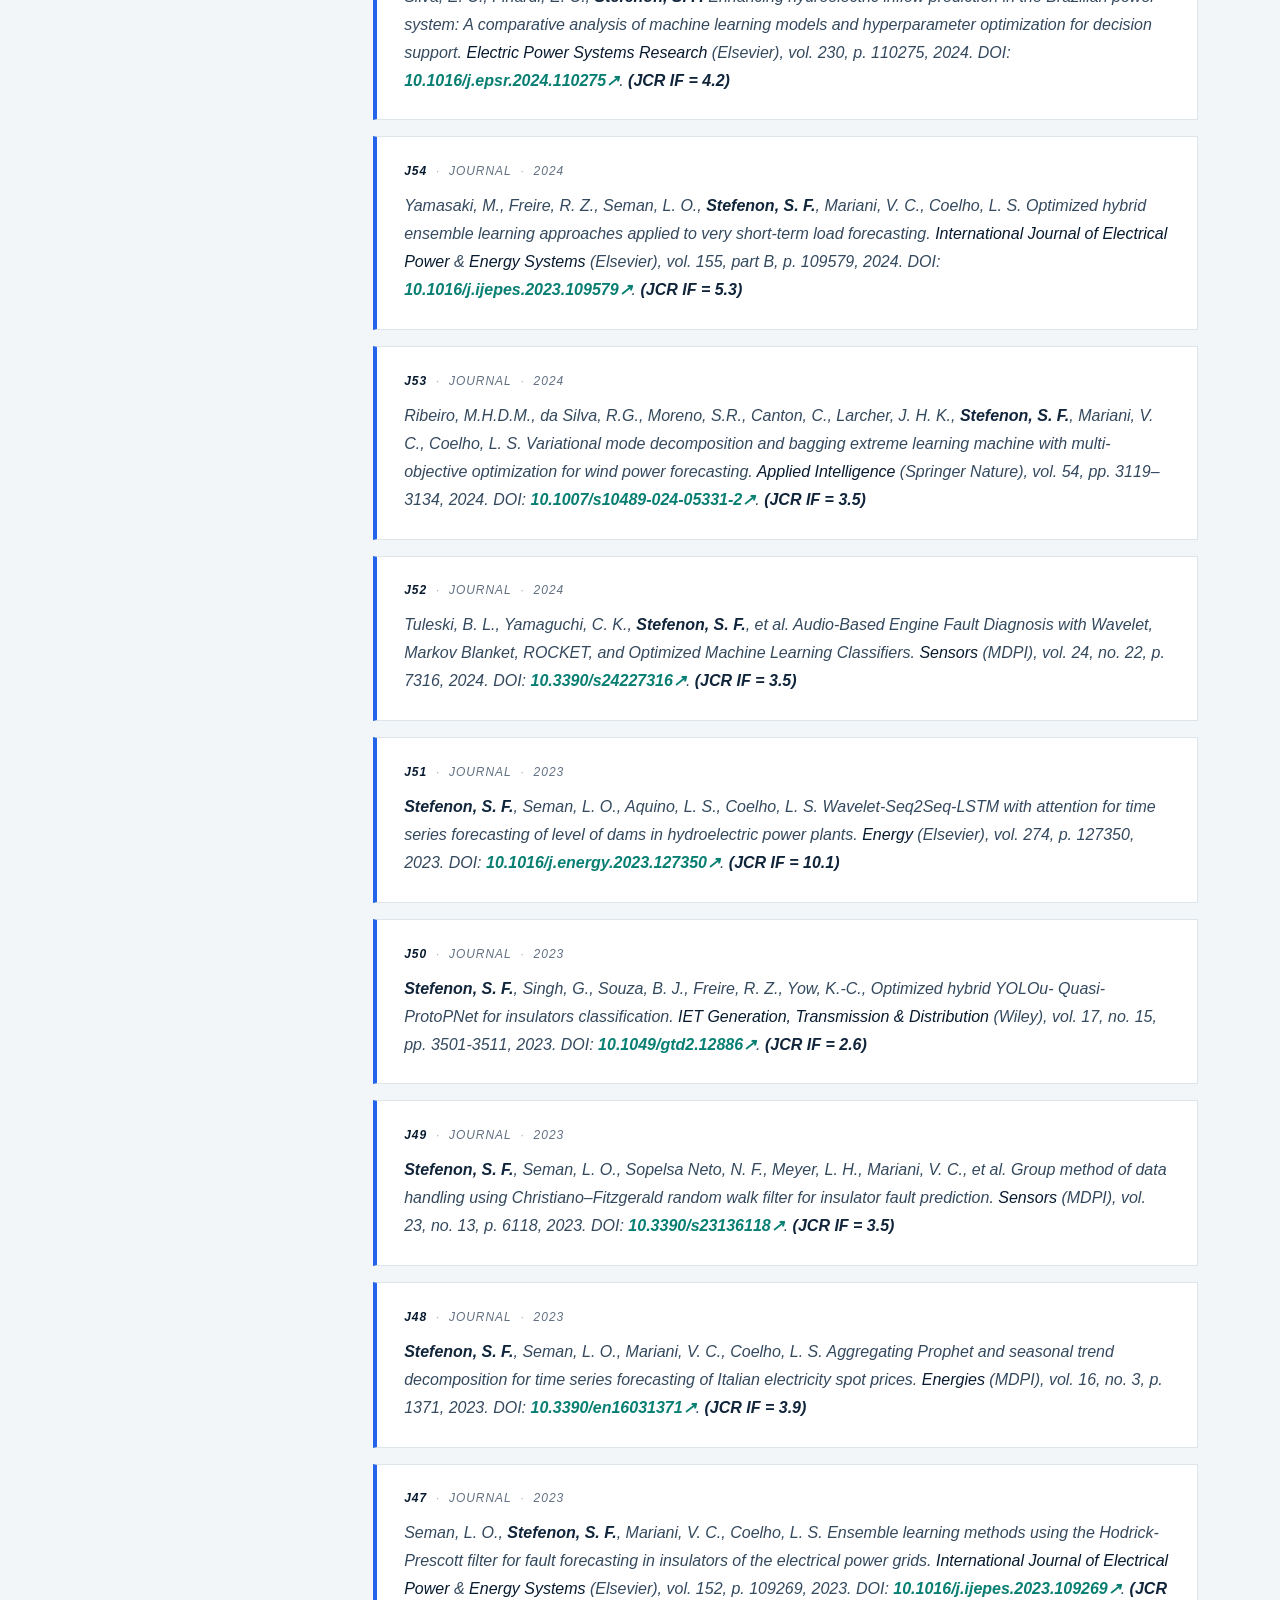
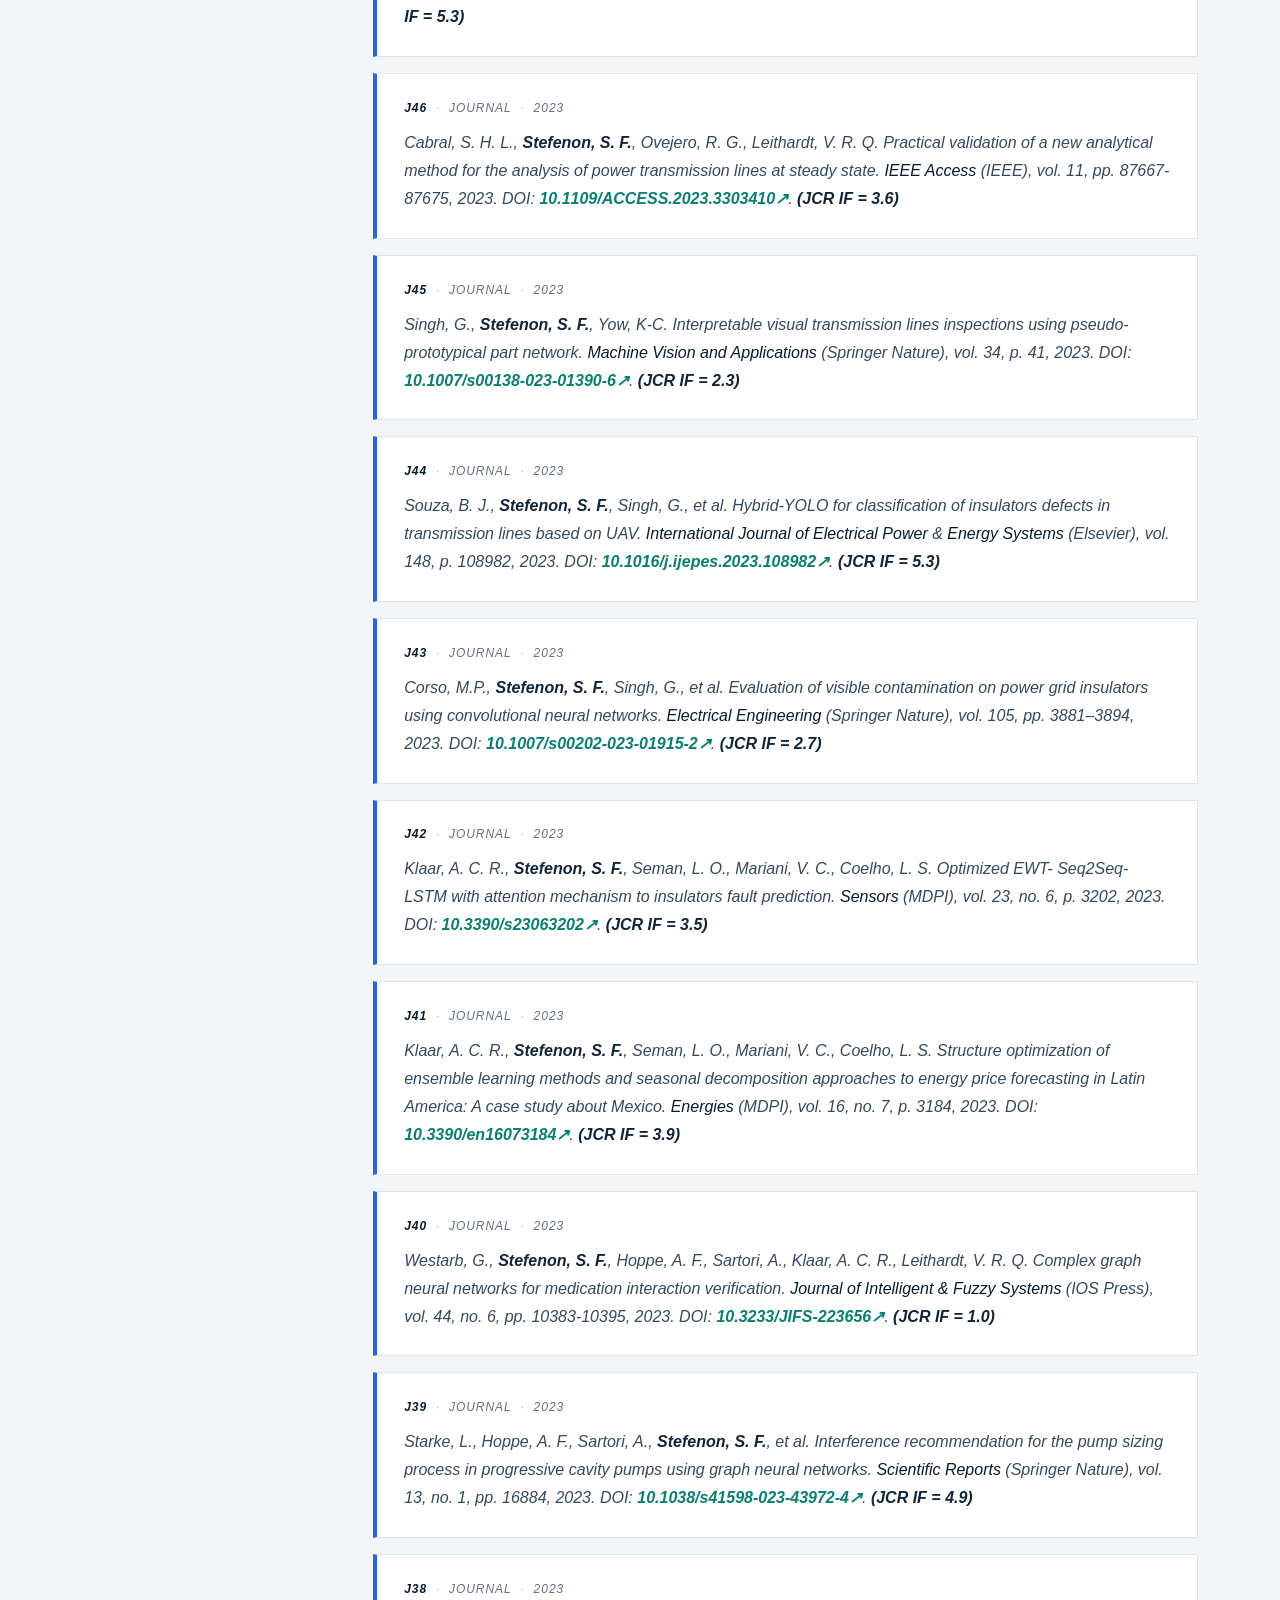
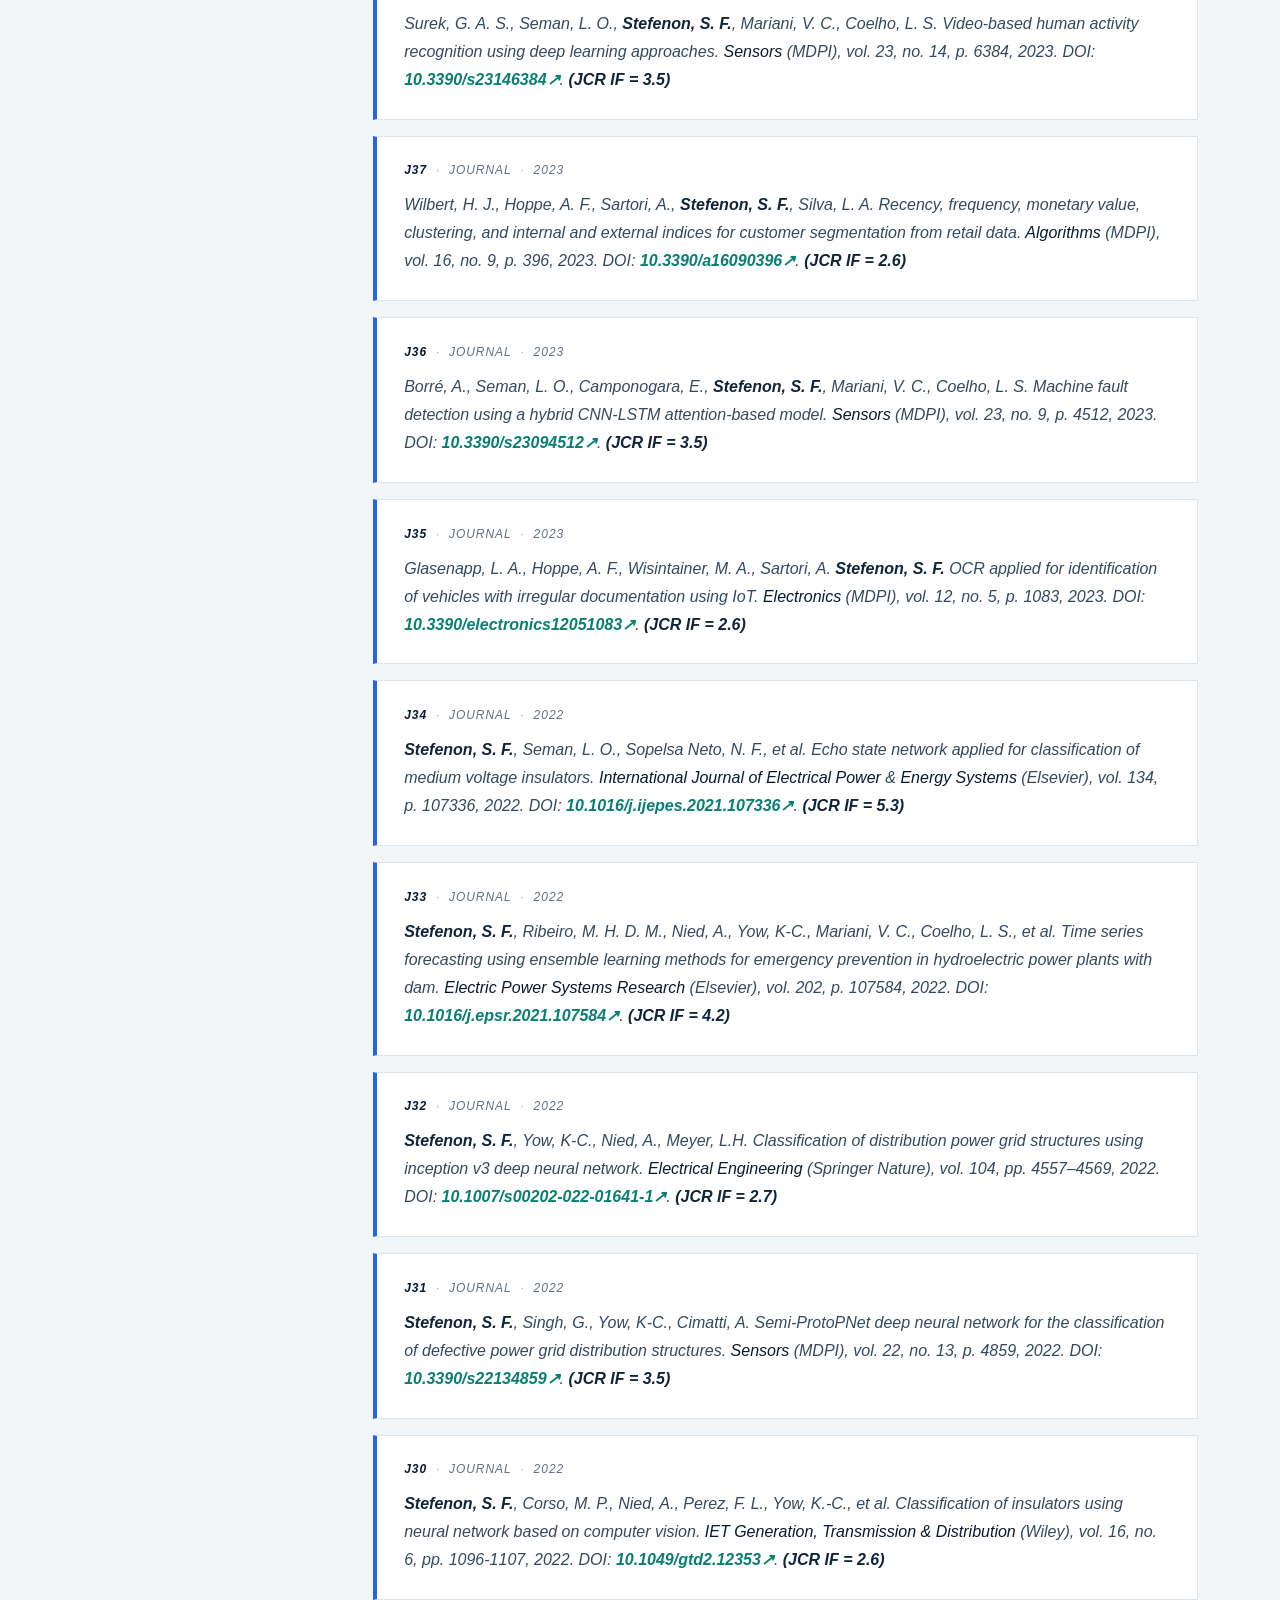
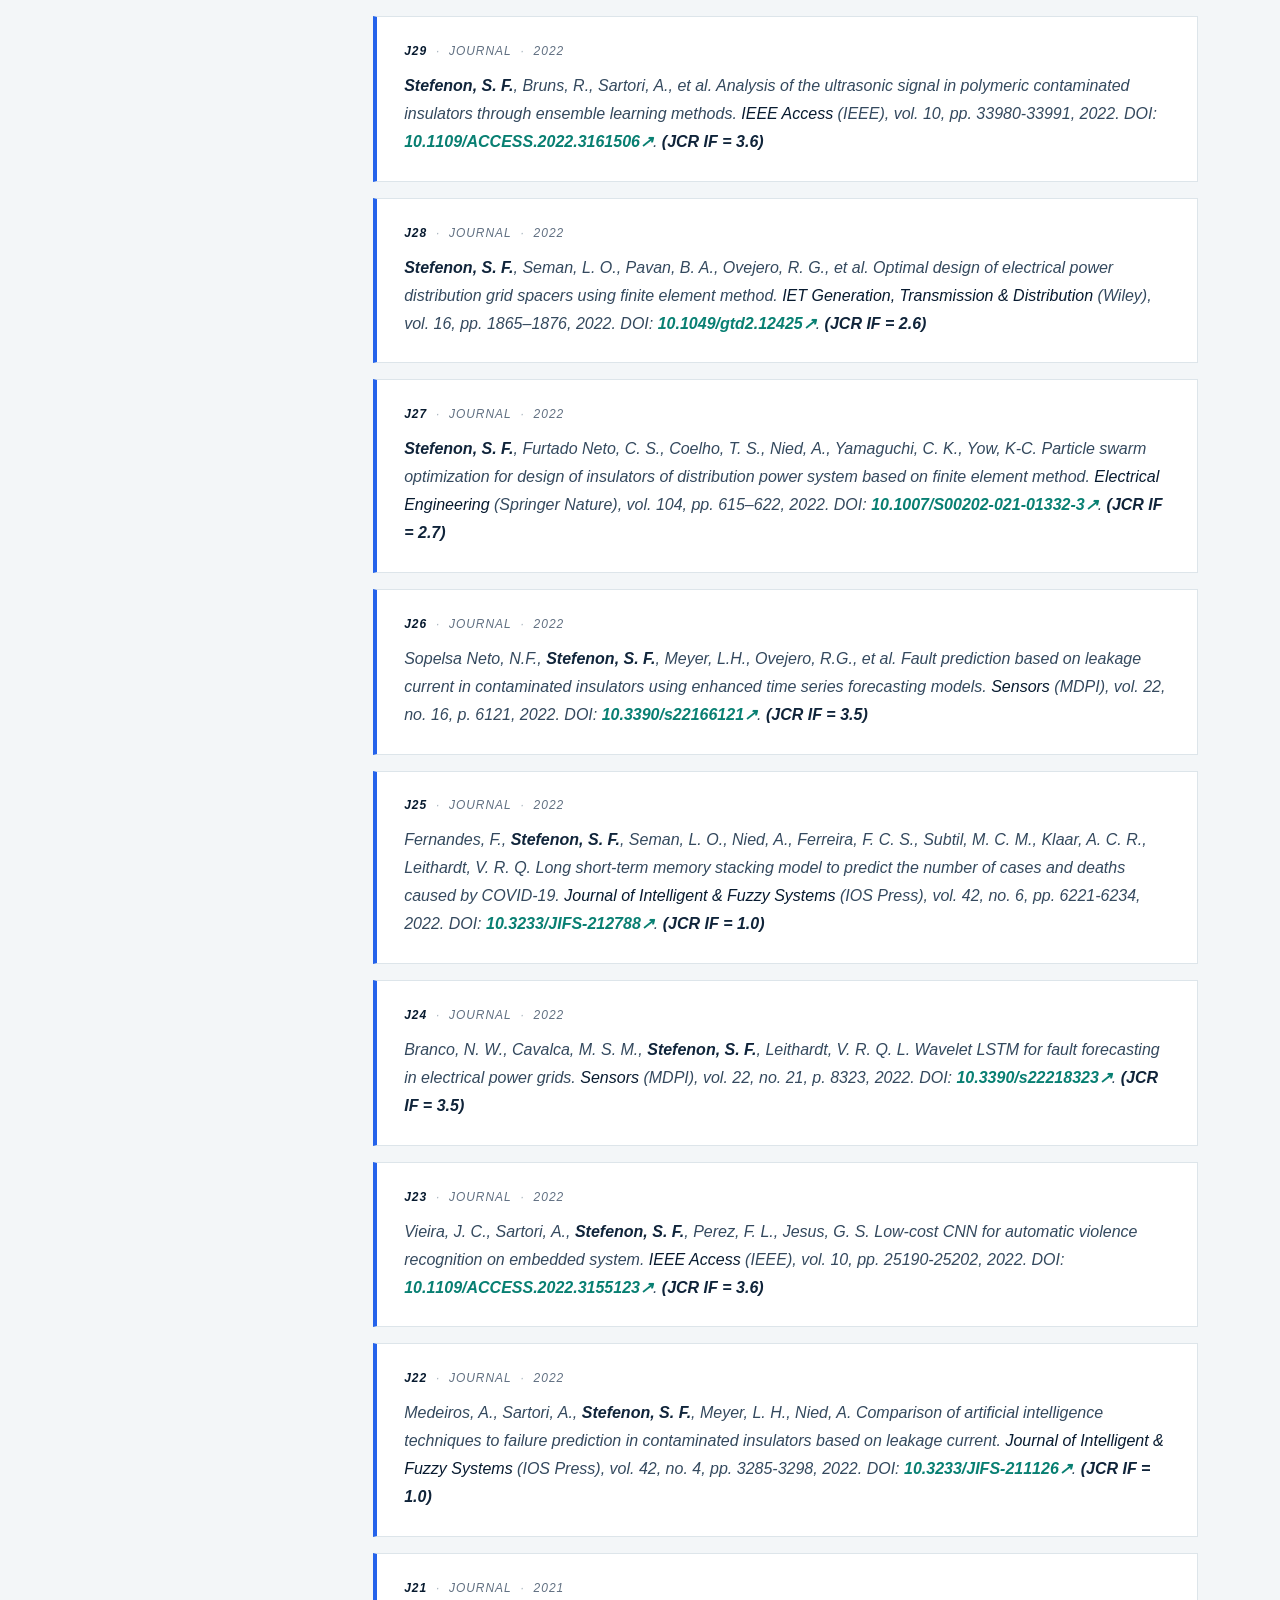
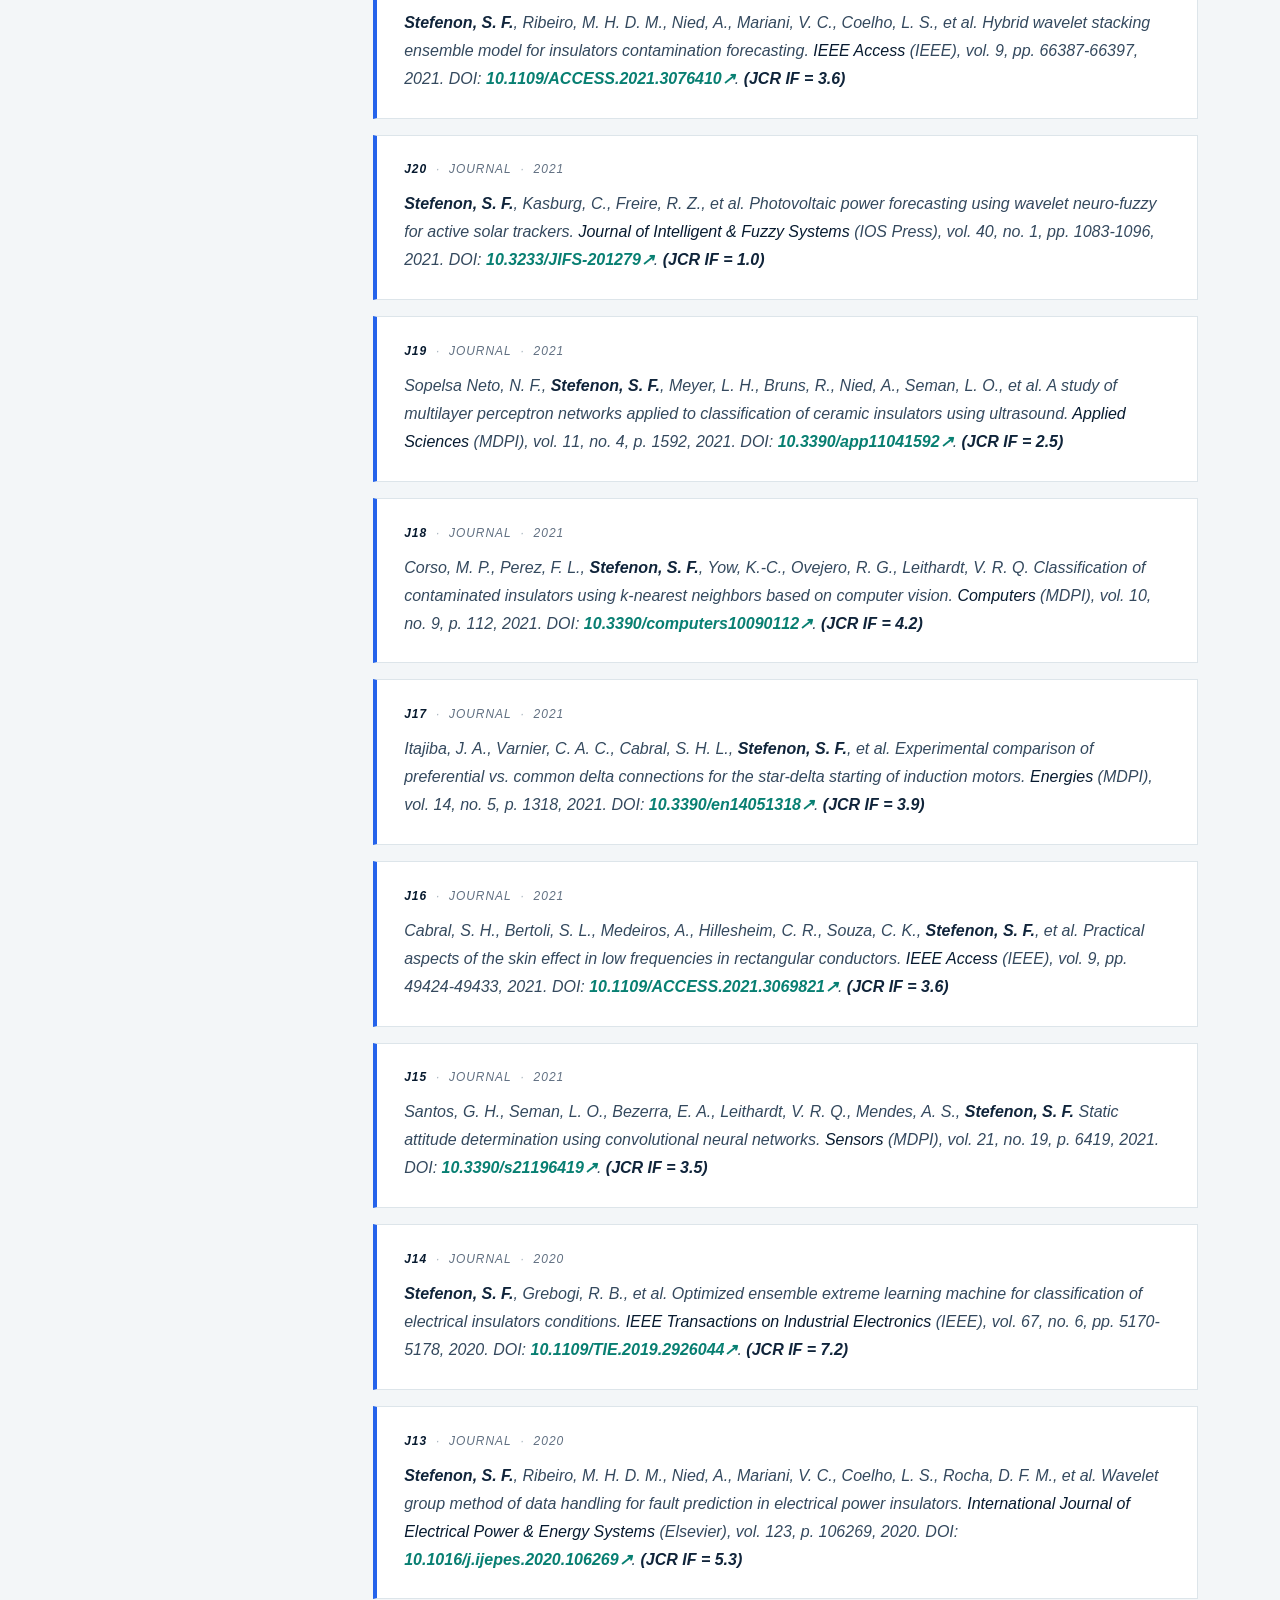
==== commit b843f3a8: "Update publications.html" ====
--- a/publications.html
+++ b/publications.html
@@ -196,10 +196,10 @@
               <label class="visually-hidden" for="publicationSearch">Search publications</label>
               <input class="form-control publication-search mb-3" id="publicationSearch" type="search" placeholder="Title, author, journal…">
               <div class="d-grid gap-1 mb-4" role="group" aria-label="Filter by publication type">
-                <button class="filter-button active" type="button" data-filter="all"><a href="#publication-list">All publications</a></button>
-                <button class="filter-button" type="button" data-filter="journal"><a href="#publication-list">Journal articles</a></button>
-                <button class="filter-button" type="button" data-filter="conference"><a href="#publication-list">Conference papers</a></button>
-                <button class="filter-button" type="button" data-filter="book"><a href="#publication-list">Books</a></button>
+                <button class="filter-button active" type="button" data-filter="all" onclick="location.href='#publication-list'">All publications</button>
+                <button class="filter-button" type="button" data-filter="journal" onclick="location.href='#publication-list'">Journal articles</button>
+                <button class="filter-button" type="button" data-filter="conference" onclick="location.href='#publication-list'">Conference papers</button>
+                <button class="filter-button" type="button" data-filter="book" onclick="location.href='#publication-list'">Books</button>  
               </div>
               <label class="form-label small text-uppercase text-secondary" for="yearFilter">Publication year</label>
               <select class="form-select year-select" id="yearFilter">
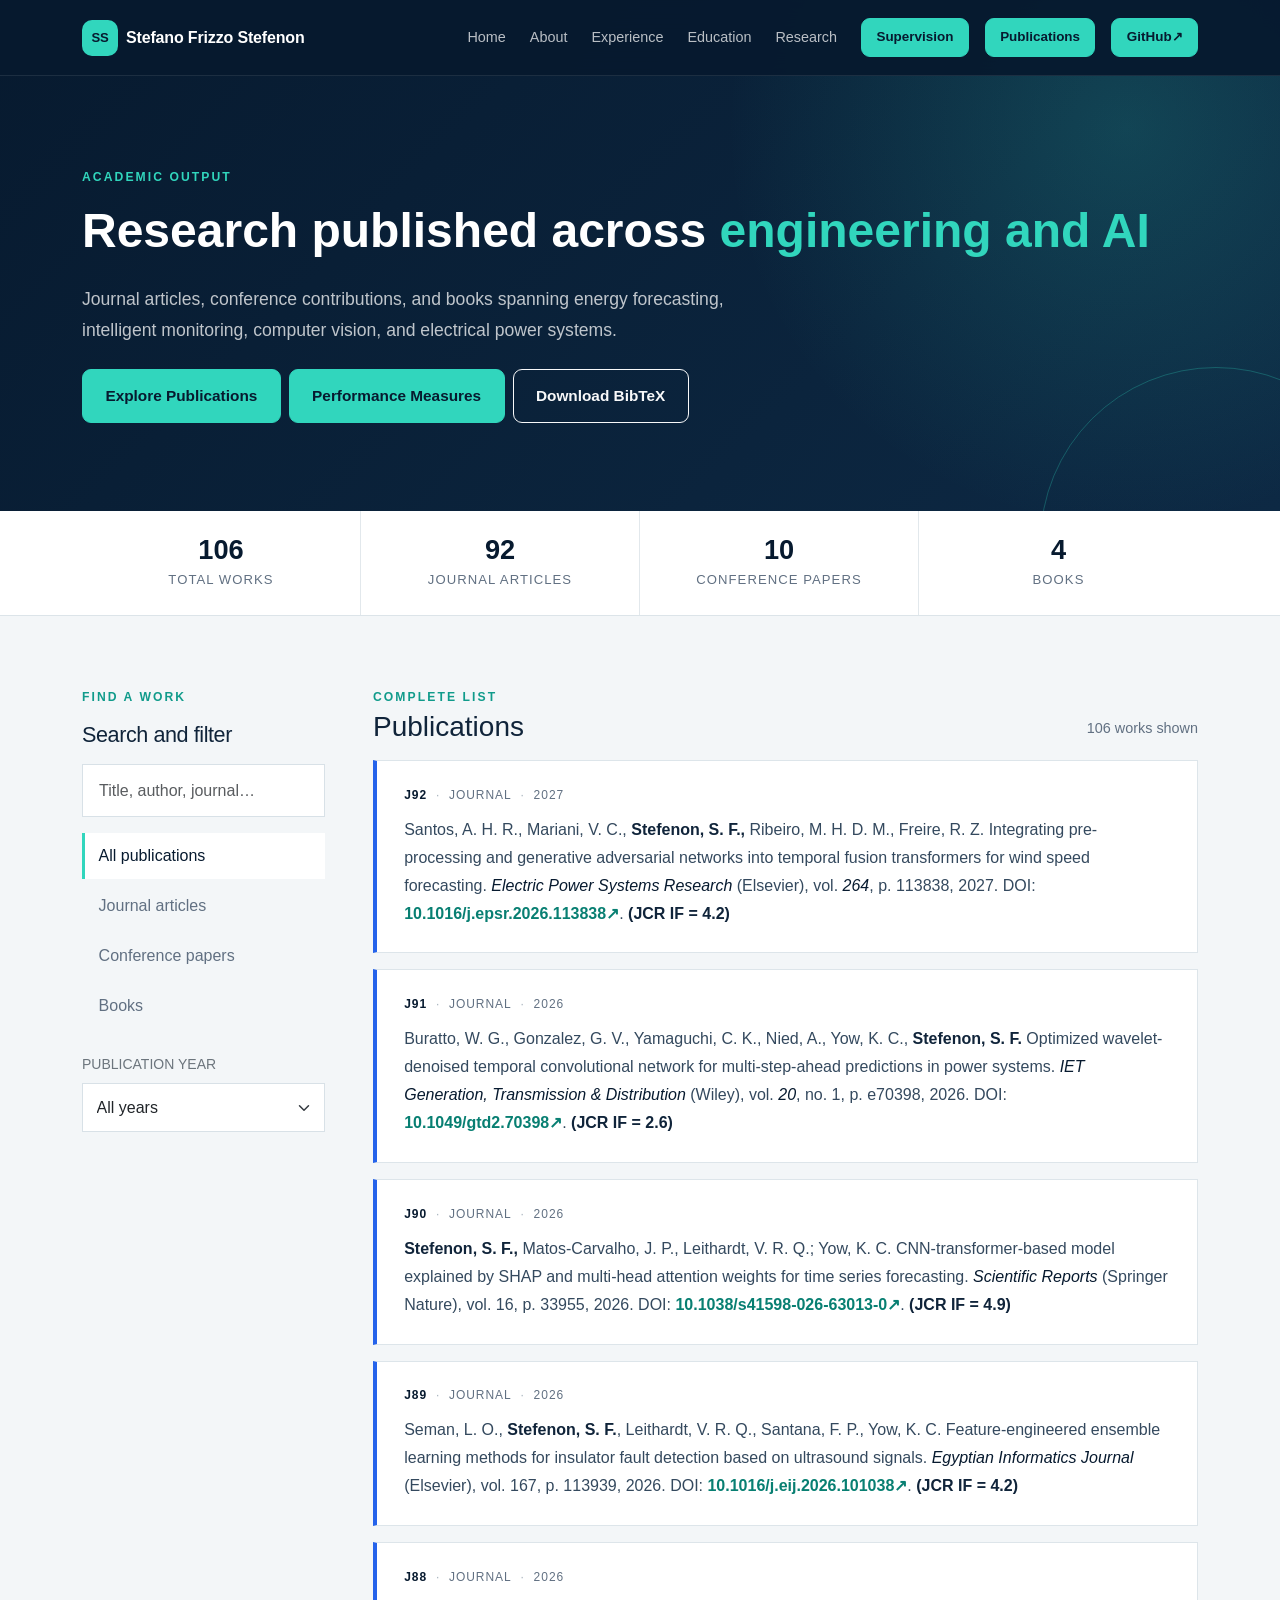
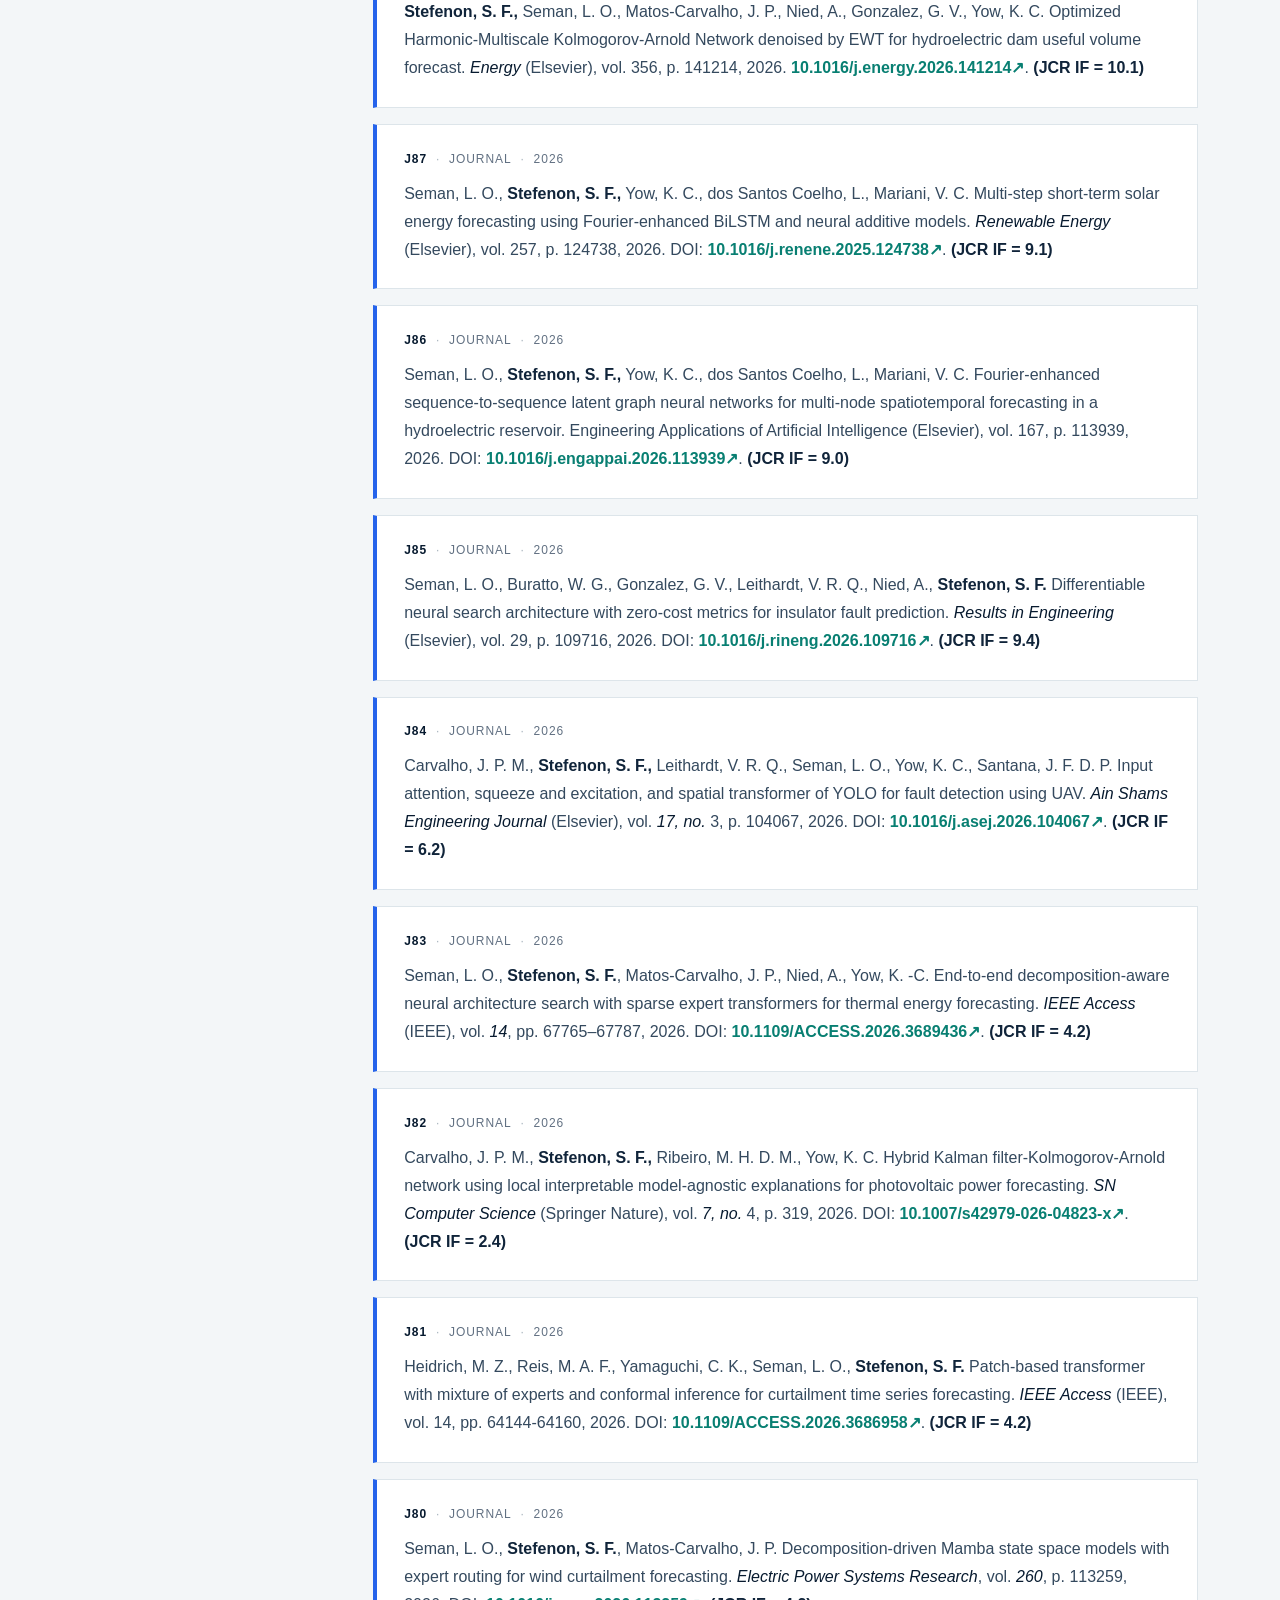
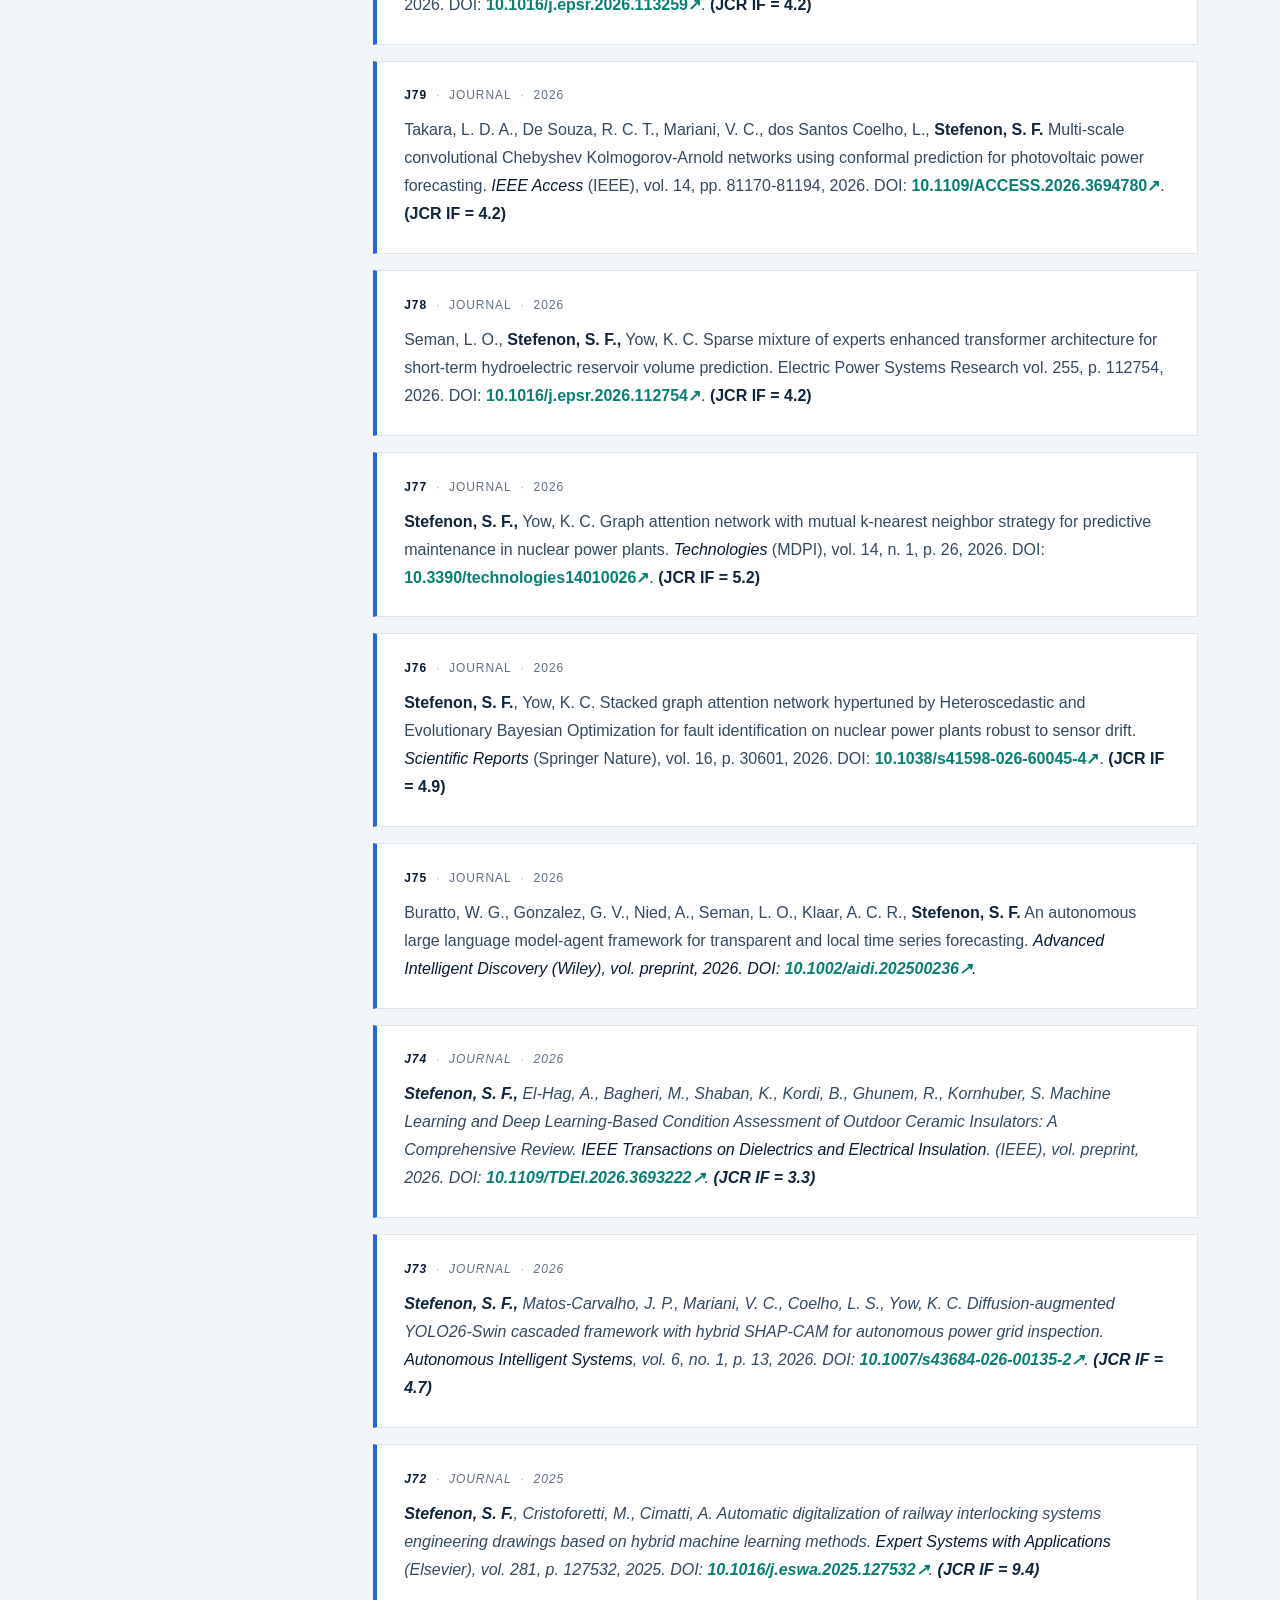
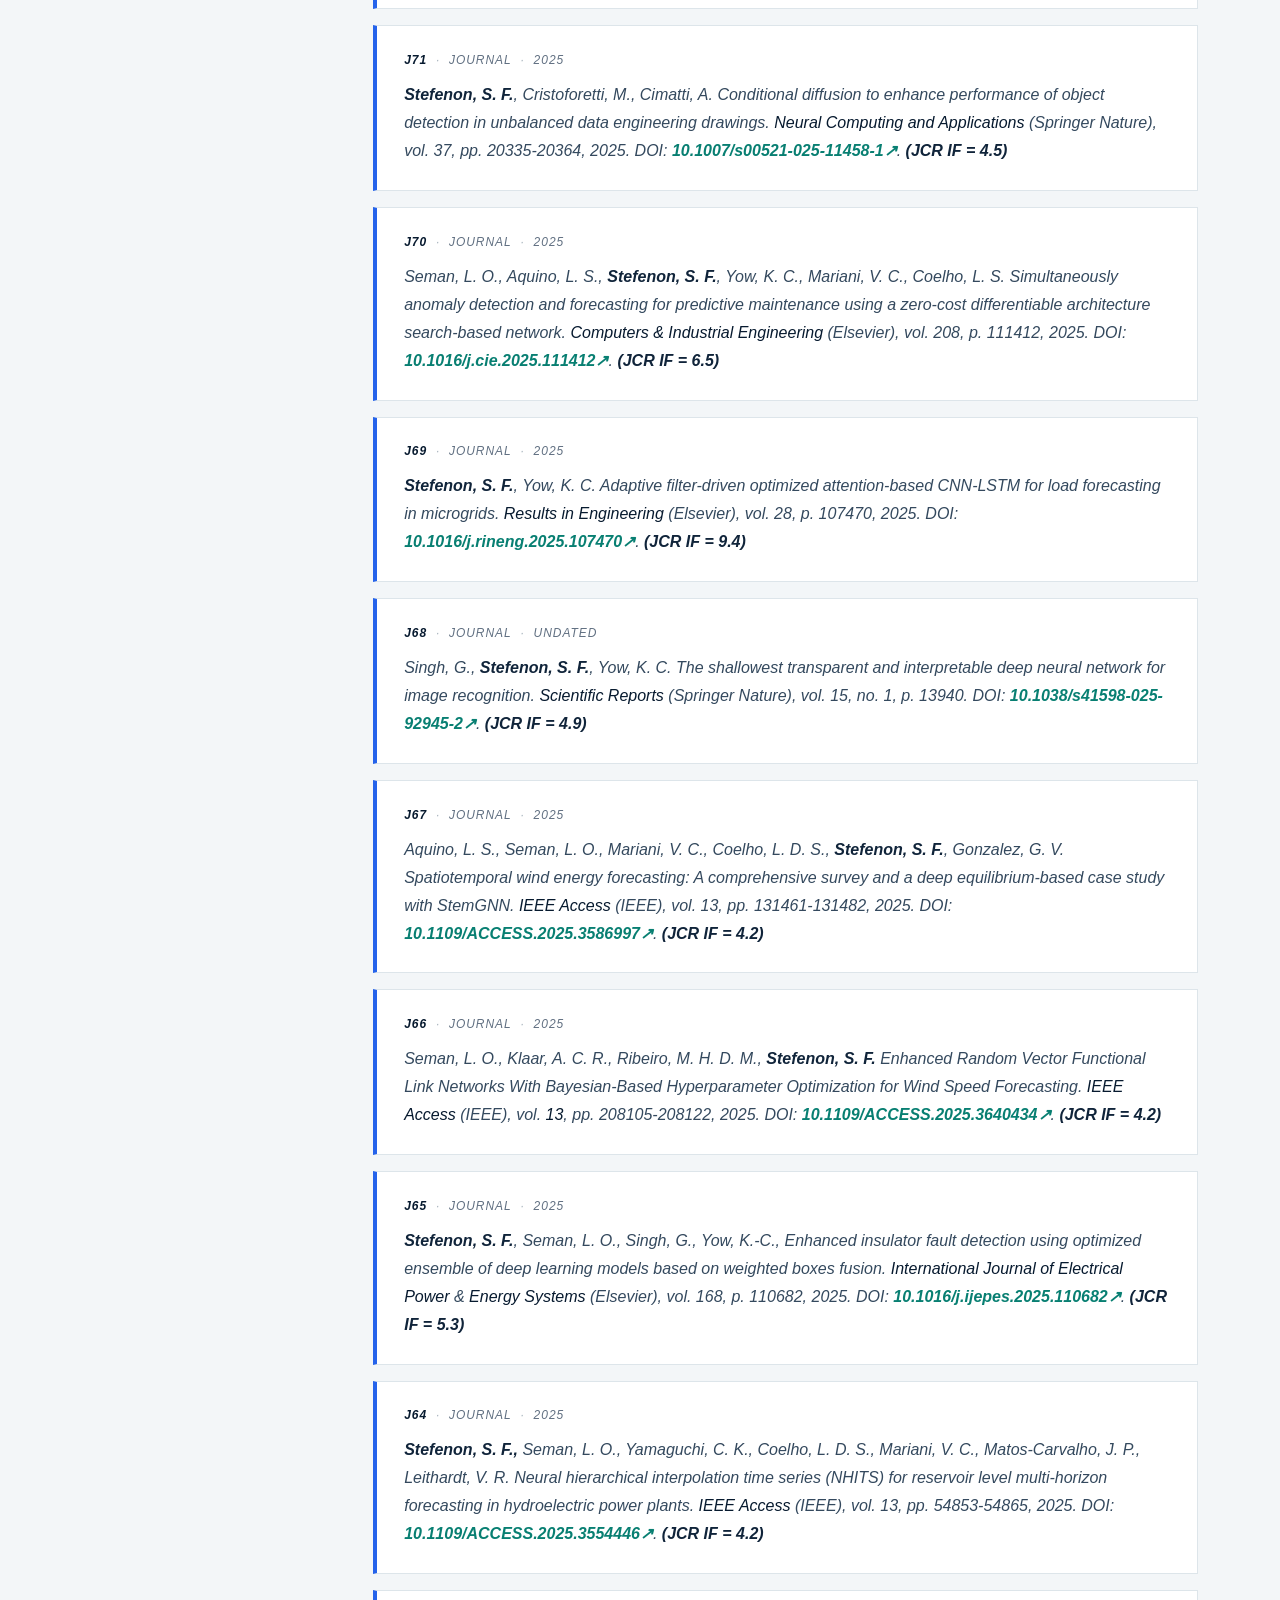
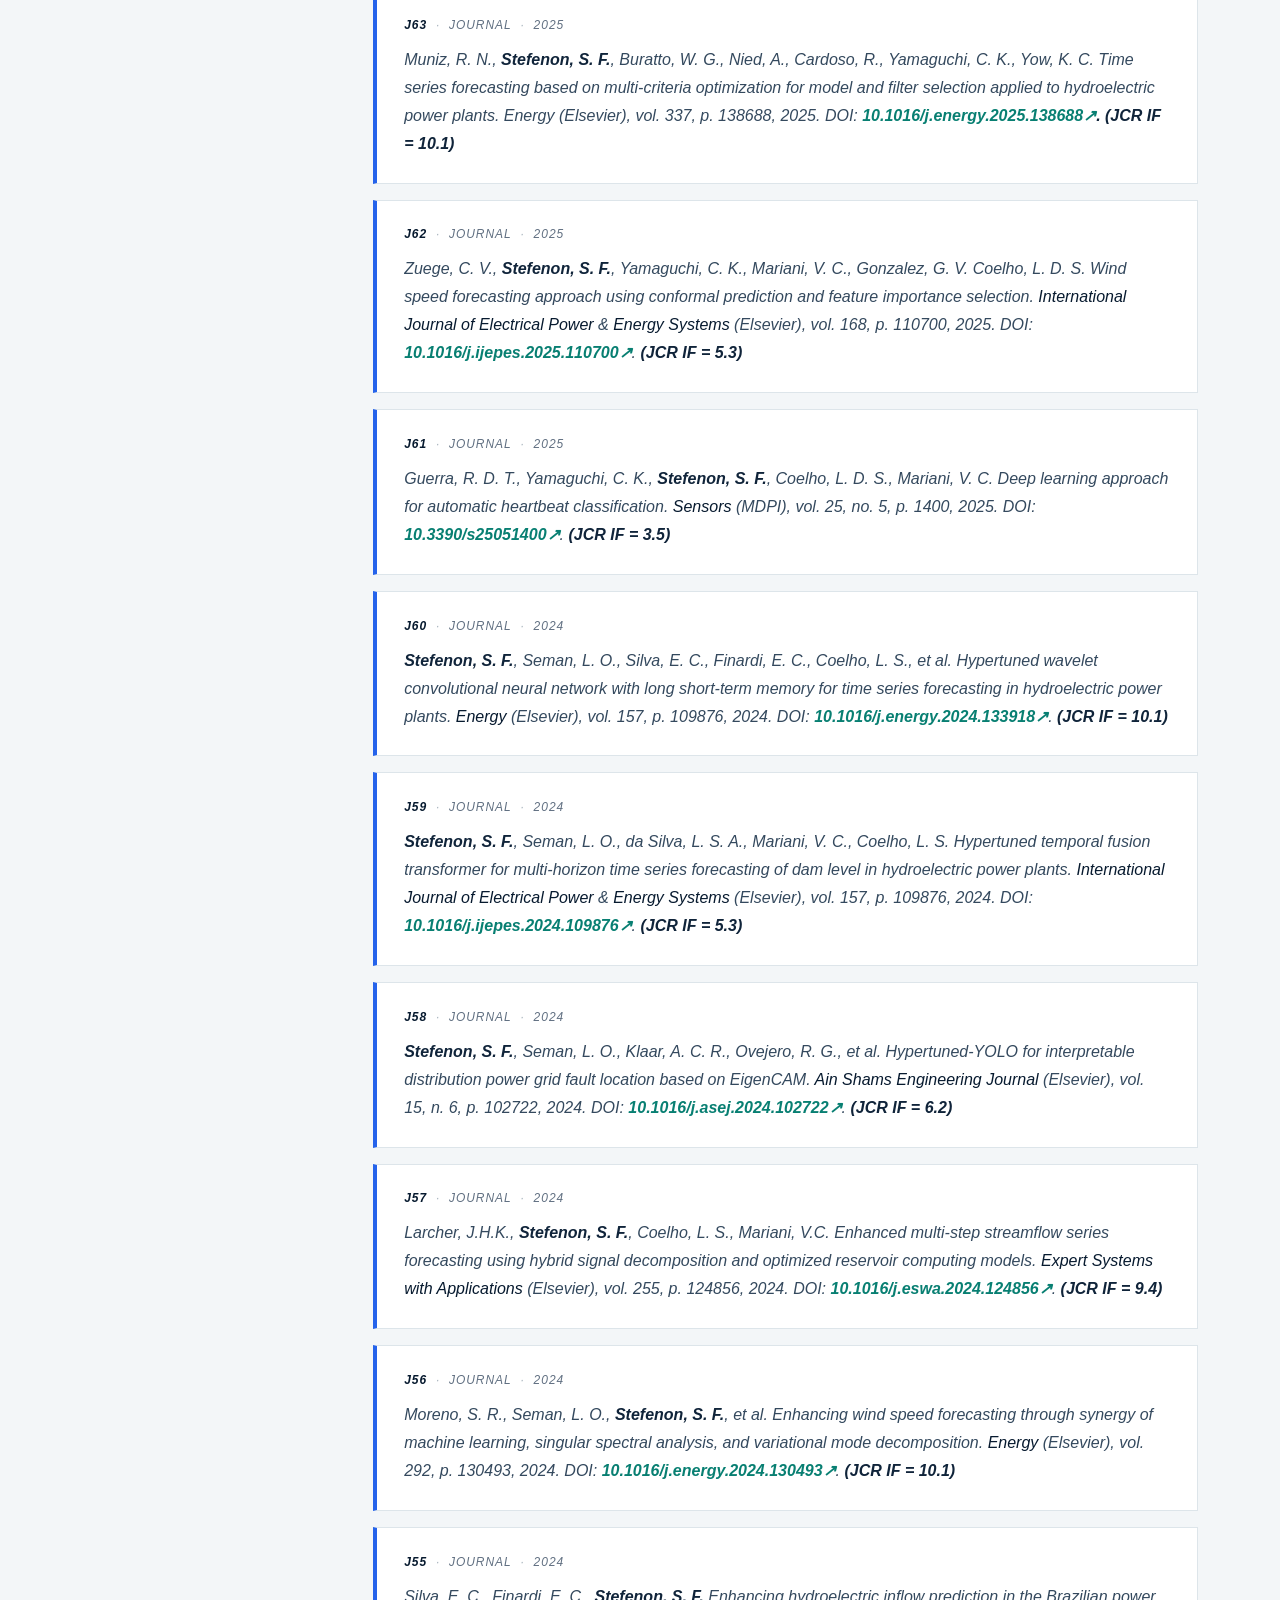
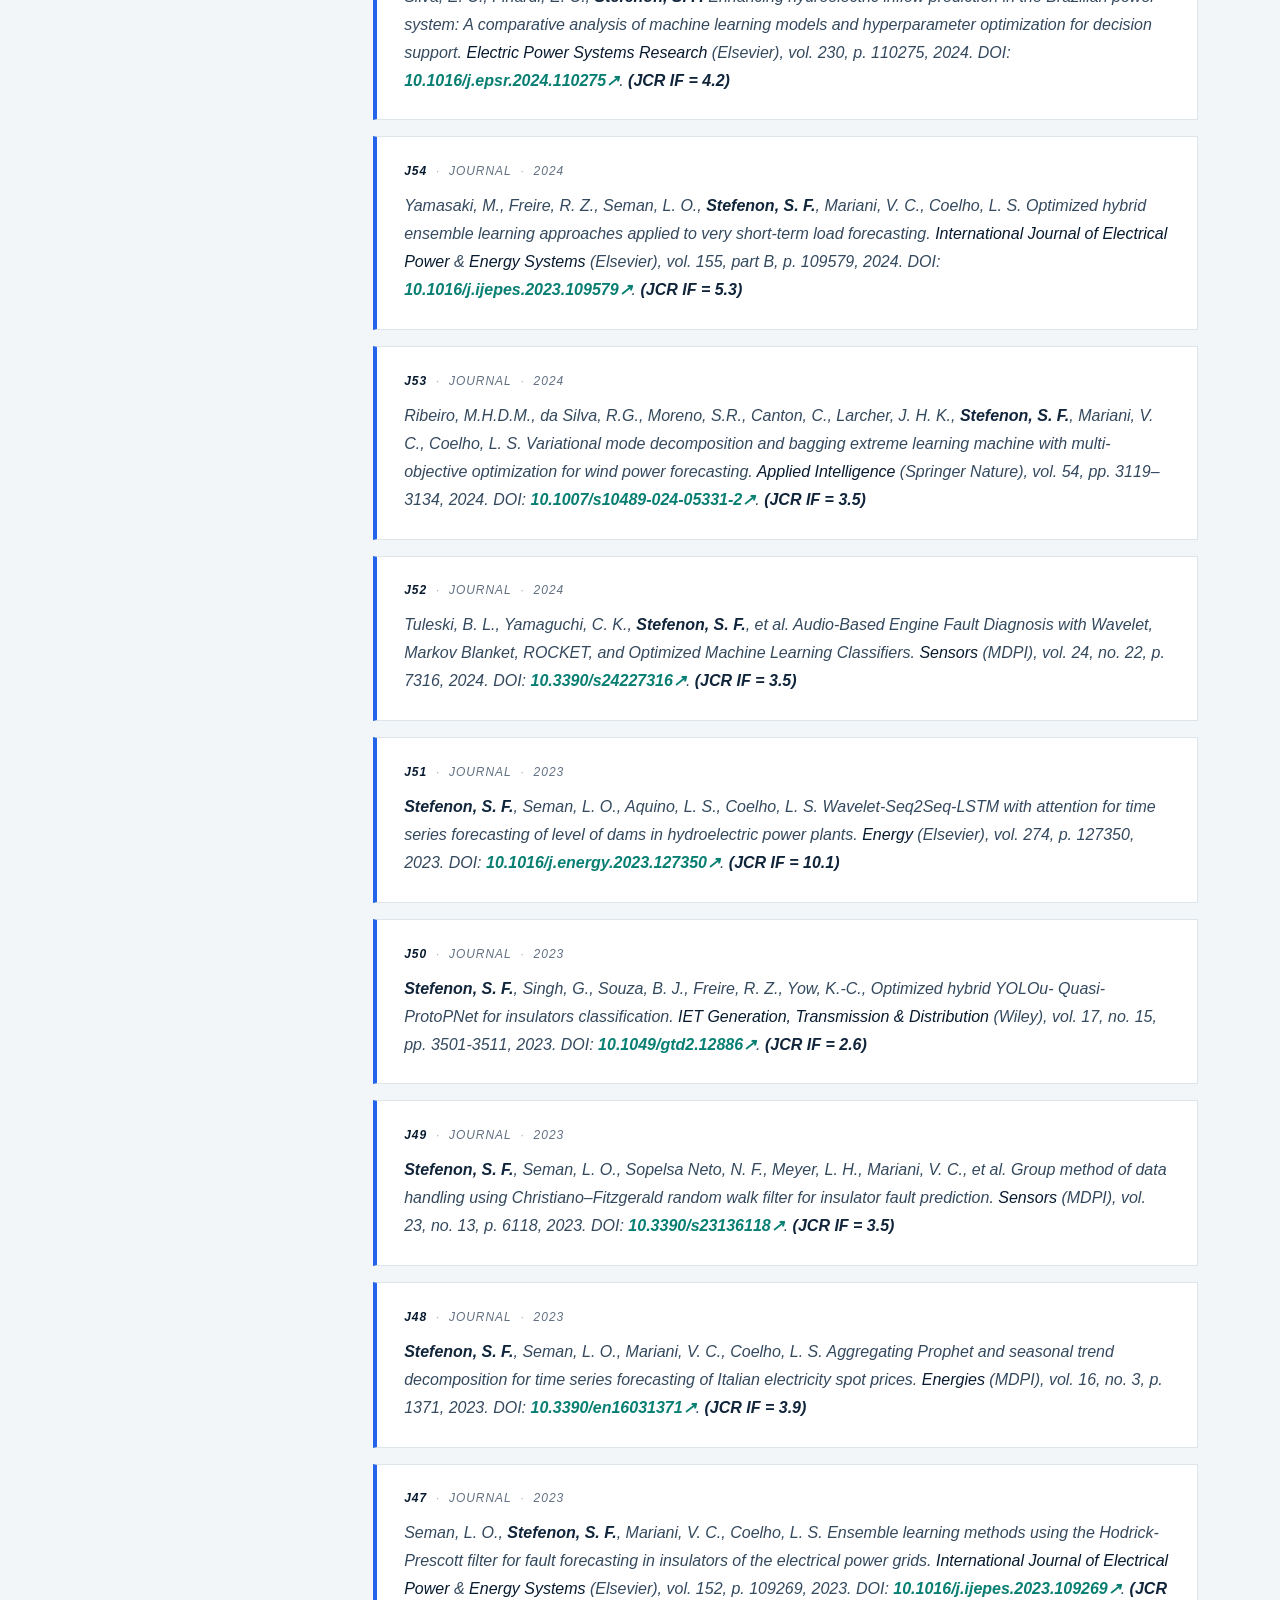
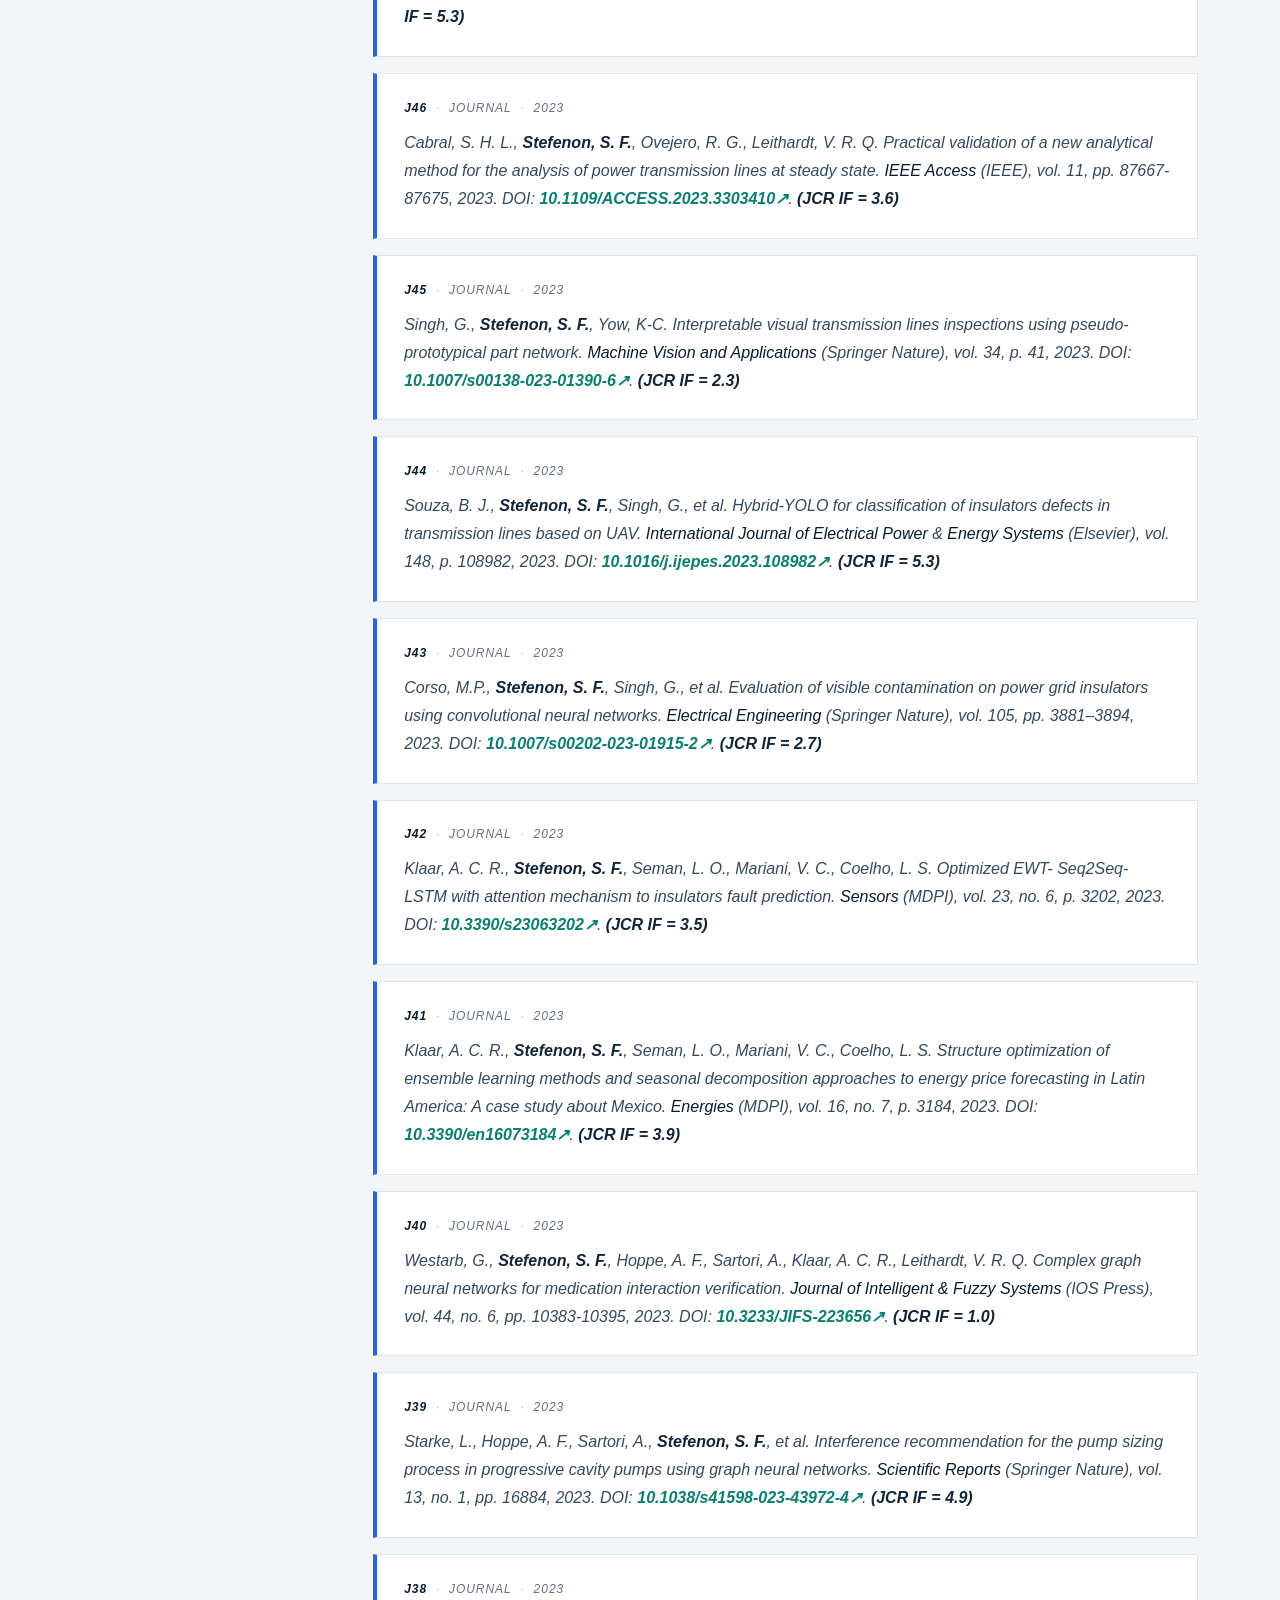
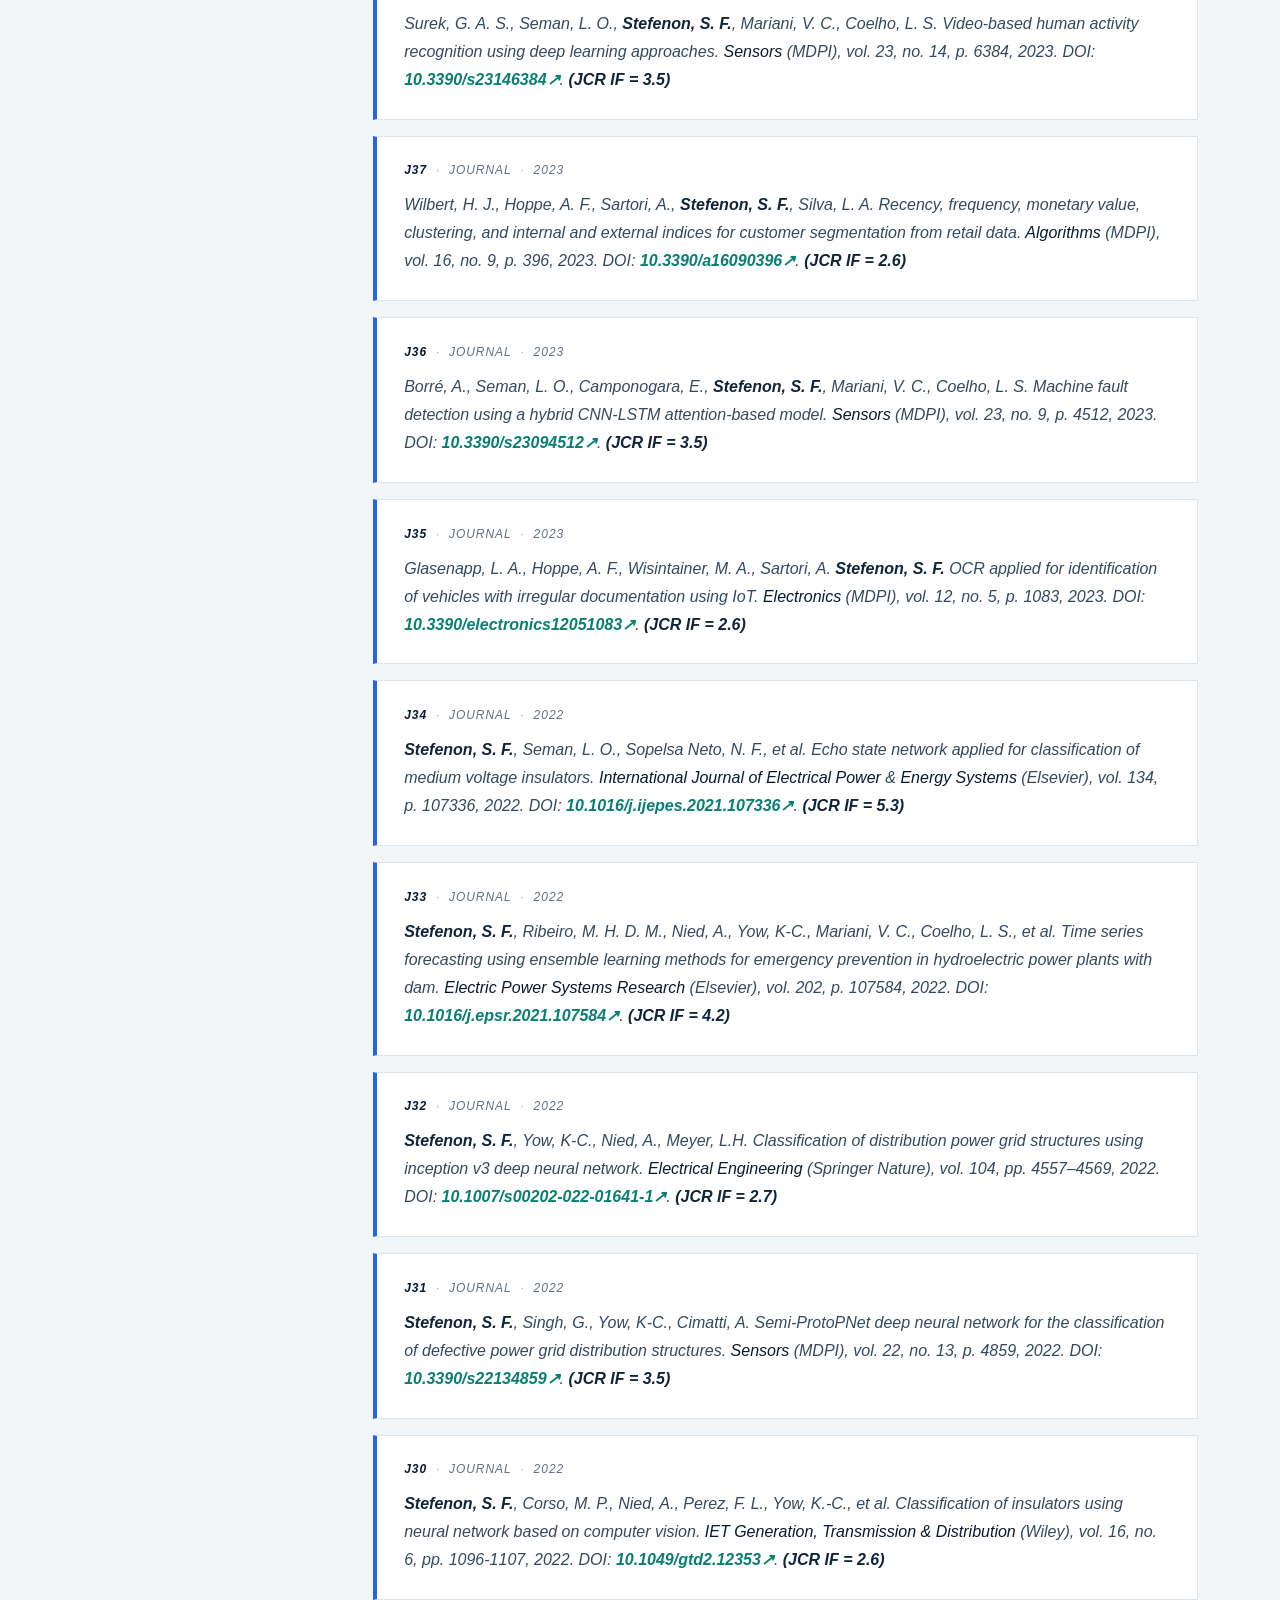
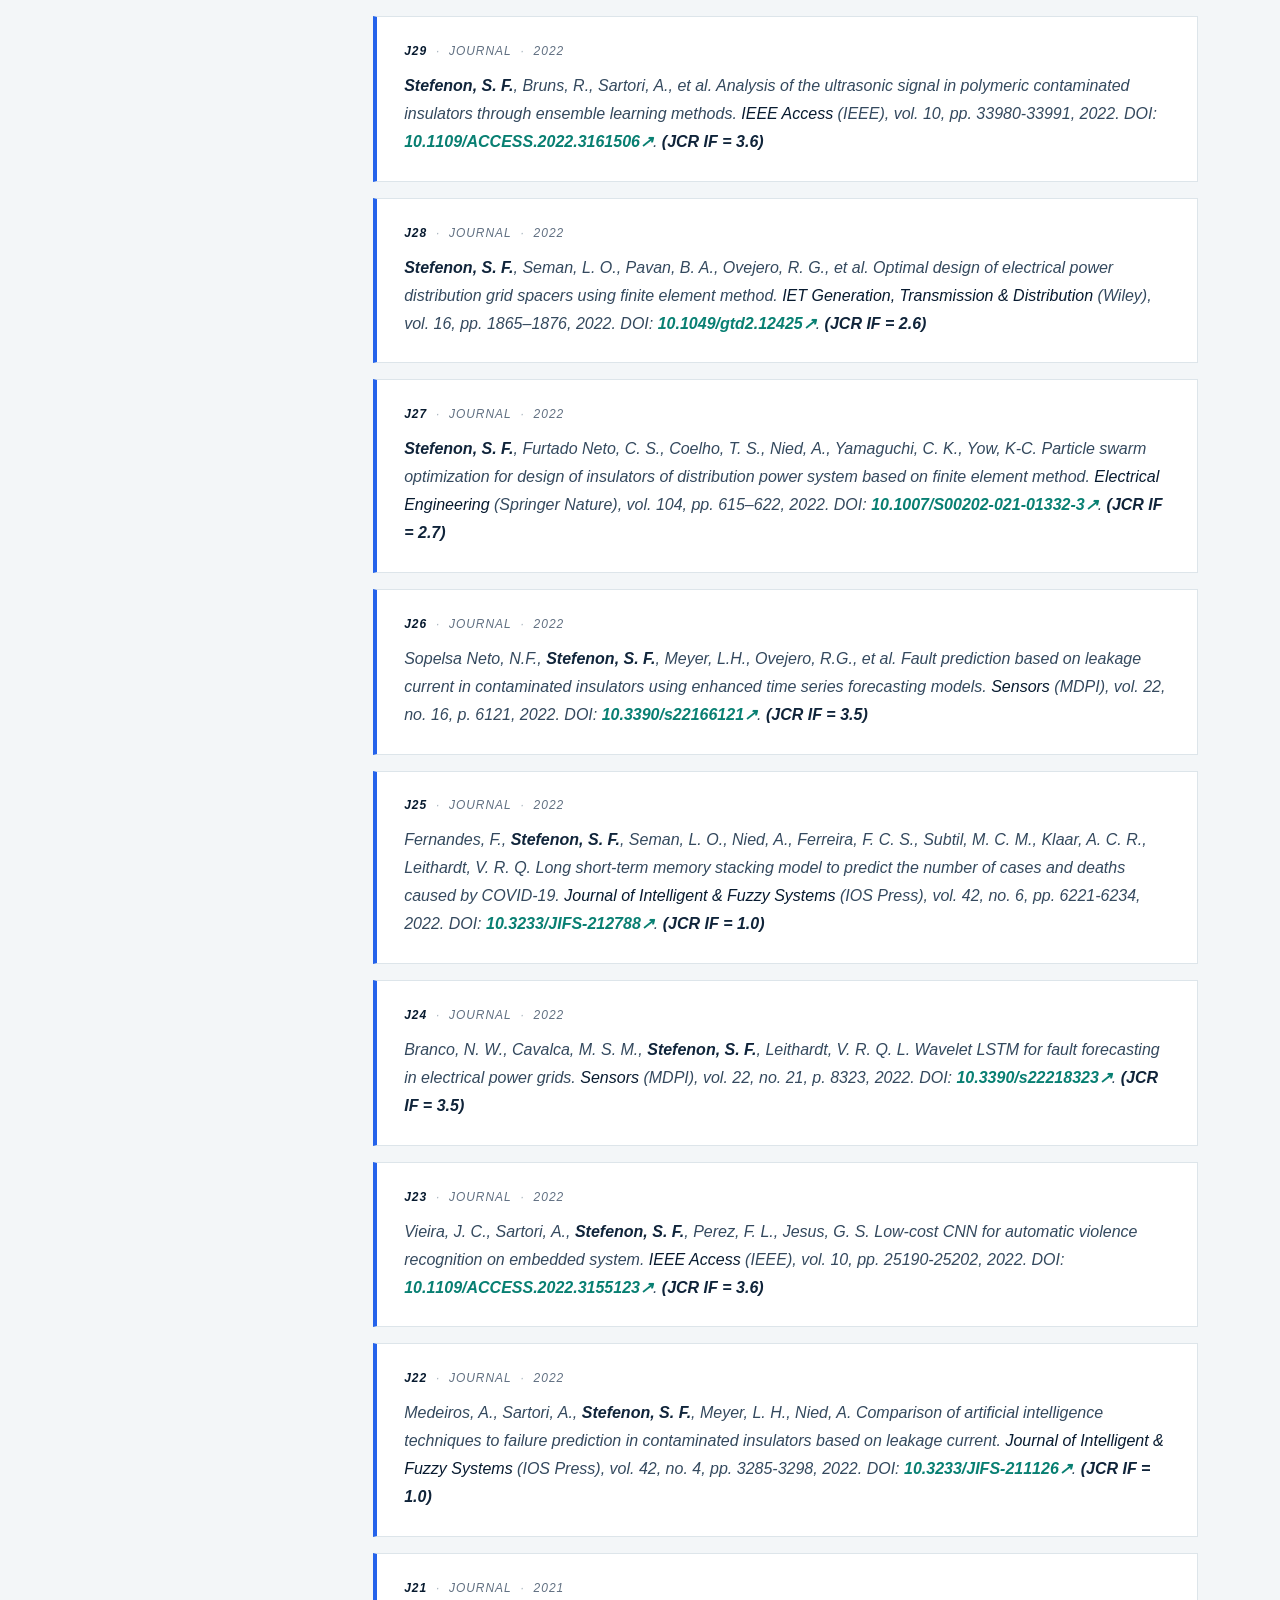
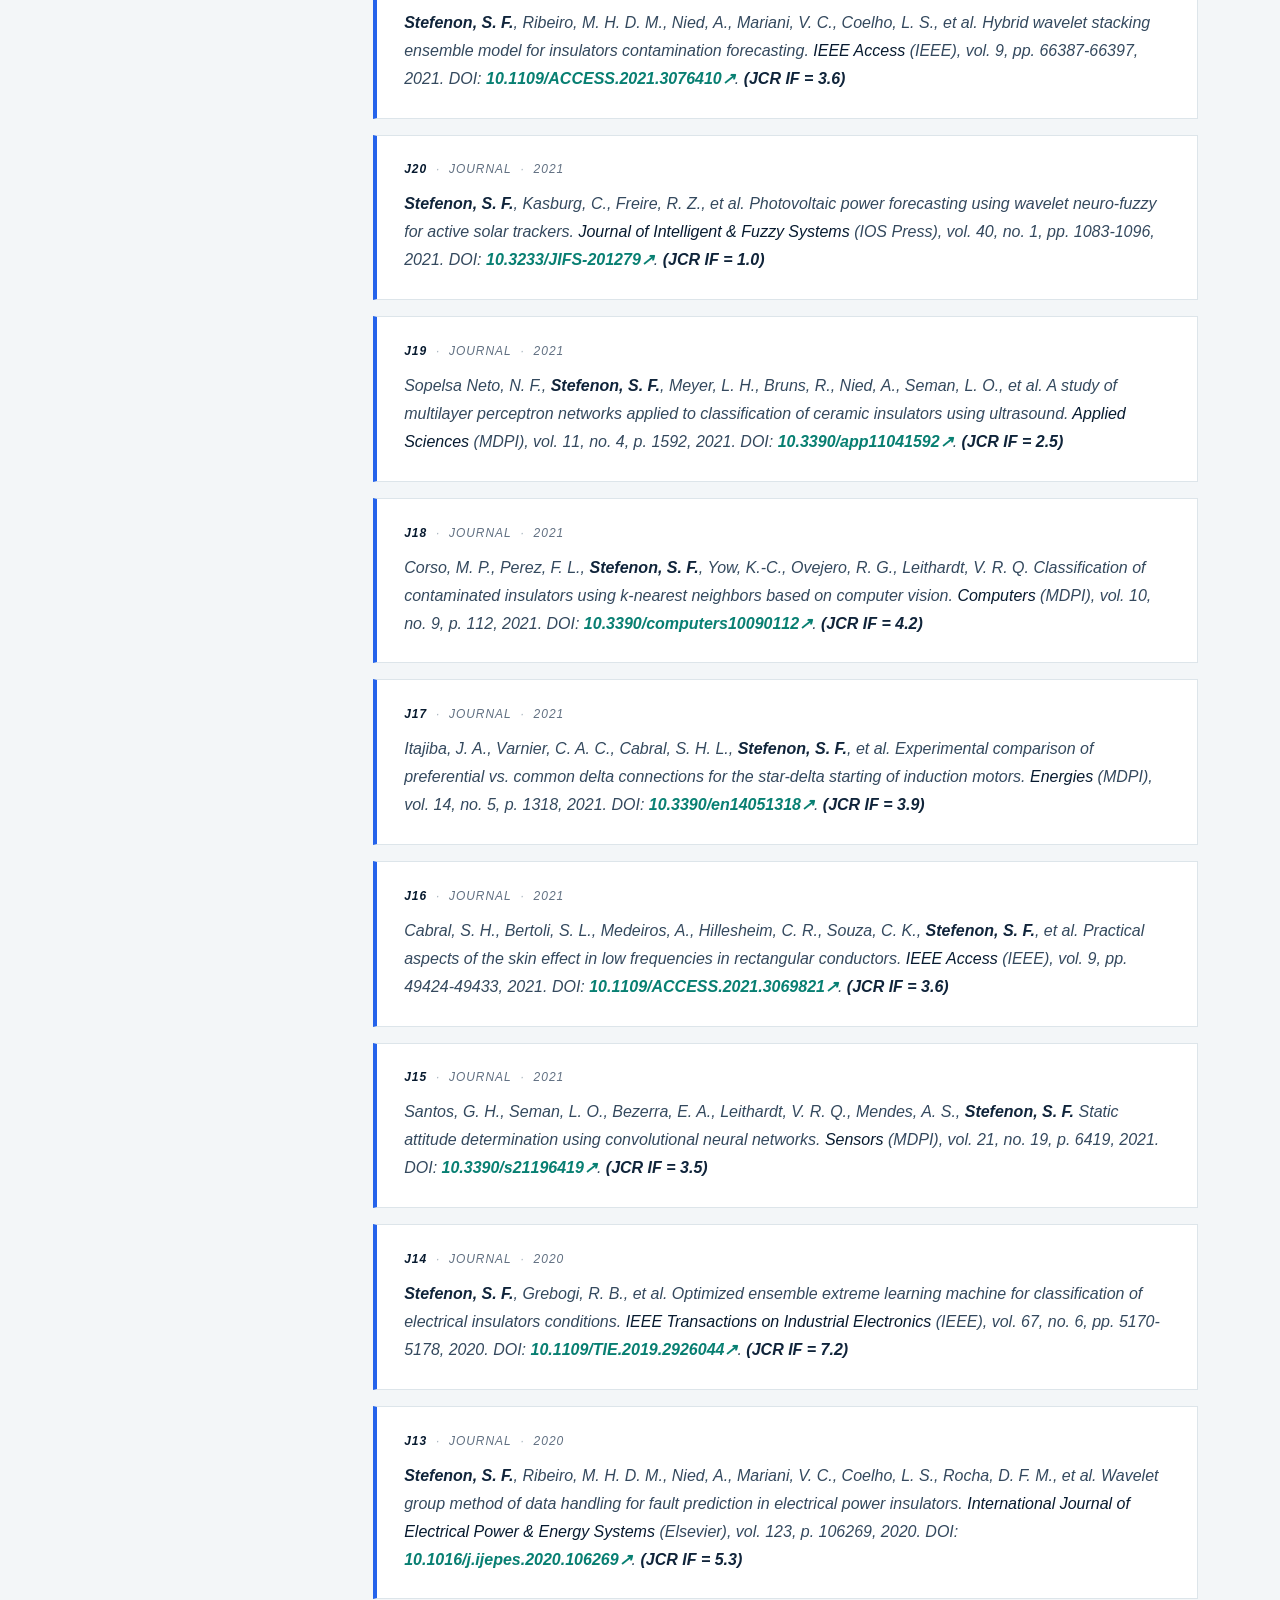
==== commit 54dc4199: "Update publications.html" ====
--- a/publications.html
+++ b/publications.html
@@ -236,7 +236,7 @@
               <span>Journal</span>
               <span>2026</span>
             </div>
-            <p class="publication-citation"><strong>Stefenon, S. F.,</strong> Matos-Carvalho, J. P., Leithardt, V. R. Q.; Yow, K. C. CNN-transformer-based model explained by SHAP and multi-head attention weights for time series forecasting. <em>Scientific Reports</em> (Springer Nature), vol. preprint, 2026. DOI: <a href="https://doi.org/10.1038/s41598-026-63013-0" target="_blank" rel="noreferrer">10.1038/s41598-026-63013-0<span aria-hidden="true">↗</span></a>. <strong>(JCR IF = 4.9)</strong></p>
+            <p class="publication-citation"><strong>Stefenon, S. F.,</strong> Matos-Carvalho, J. P., Leithardt, V. R. Q.; Yow, K. C. CNN-transformer-based model explained by SHAP and multi-head attention weights for time series forecasting. <em>Scientific Reports</em> (Springer Nature), vol. 16, p. 33955, 2026. DOI: <a href="https://doi.org/10.1038/s41598-026-63013-0" target="_blank" rel="noreferrer">10.1038/s41598-026-63013-0<span aria-hidden="true">↗</span></a>. <strong>(JCR IF = 4.9)</strong></p>
           </article>
           <article class="publication-card azul" data-kind="journal" data-year="2026">
             <div class="publication-meta">
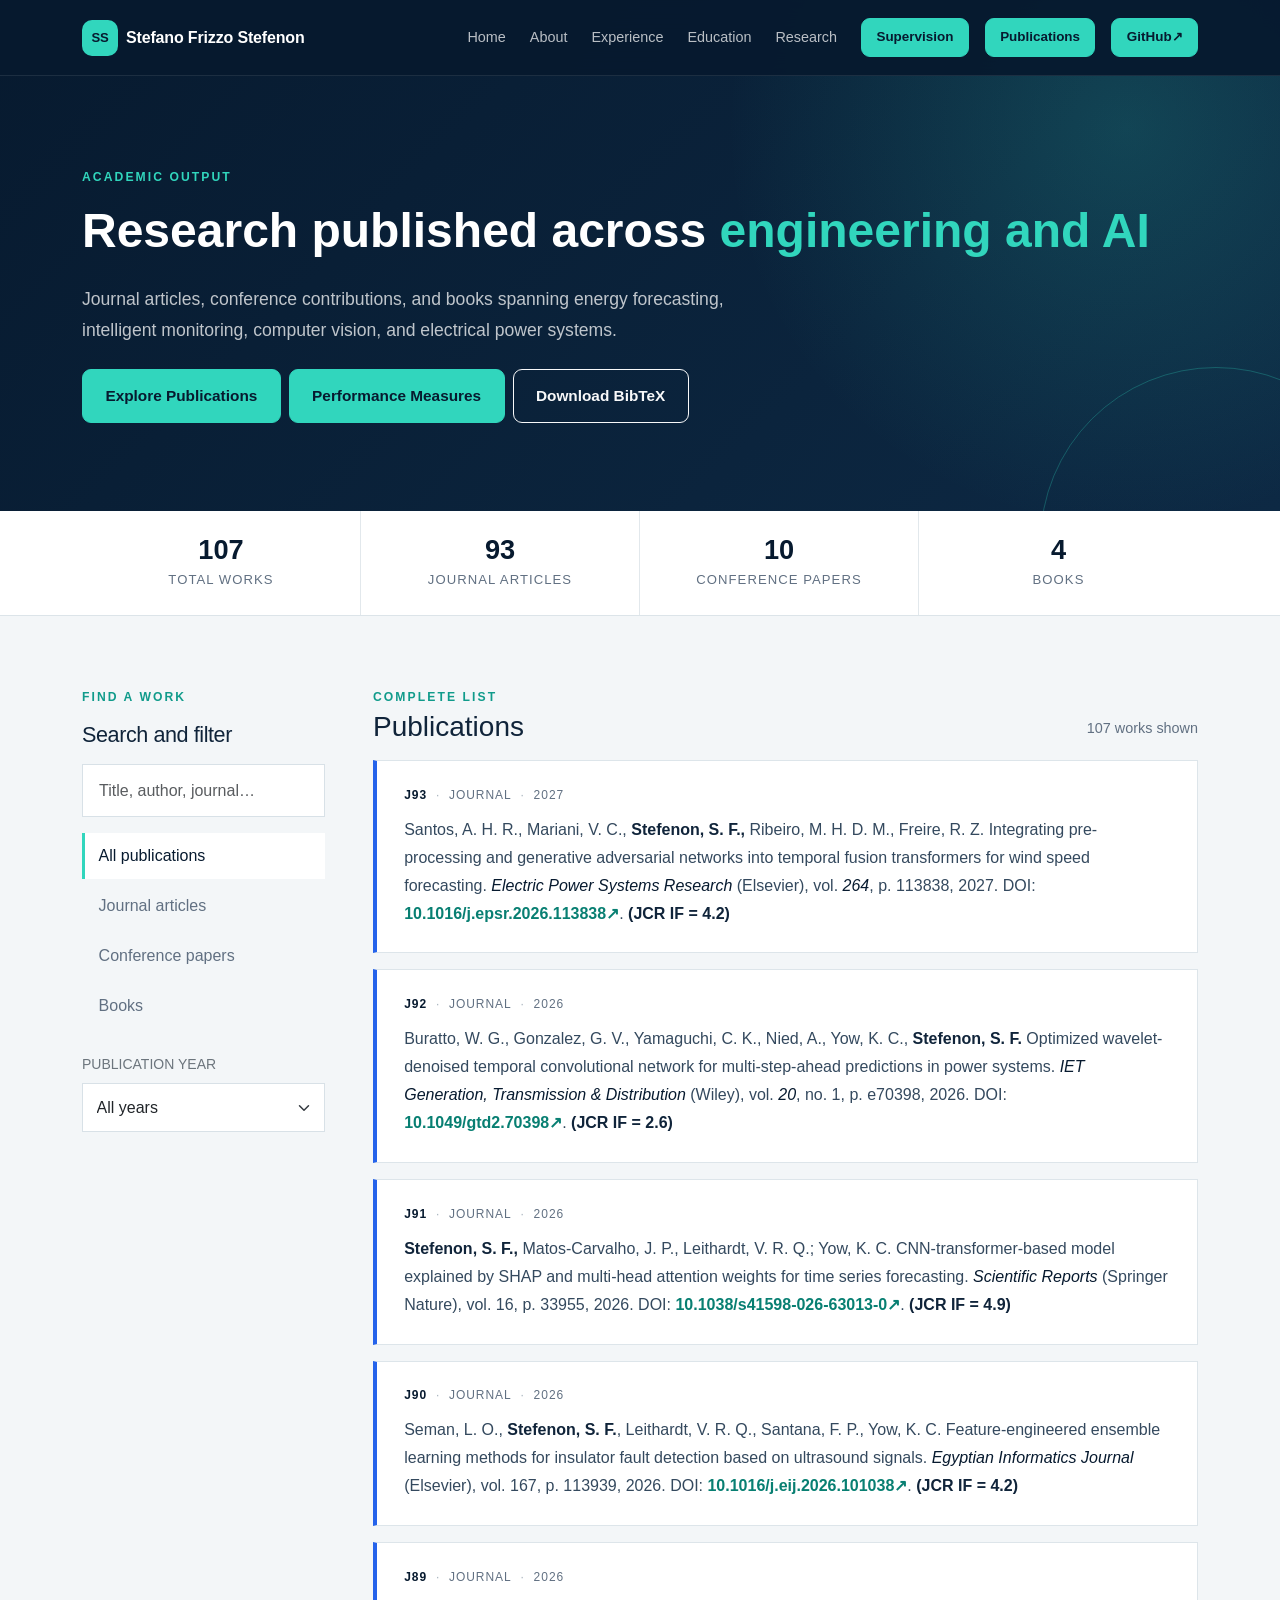
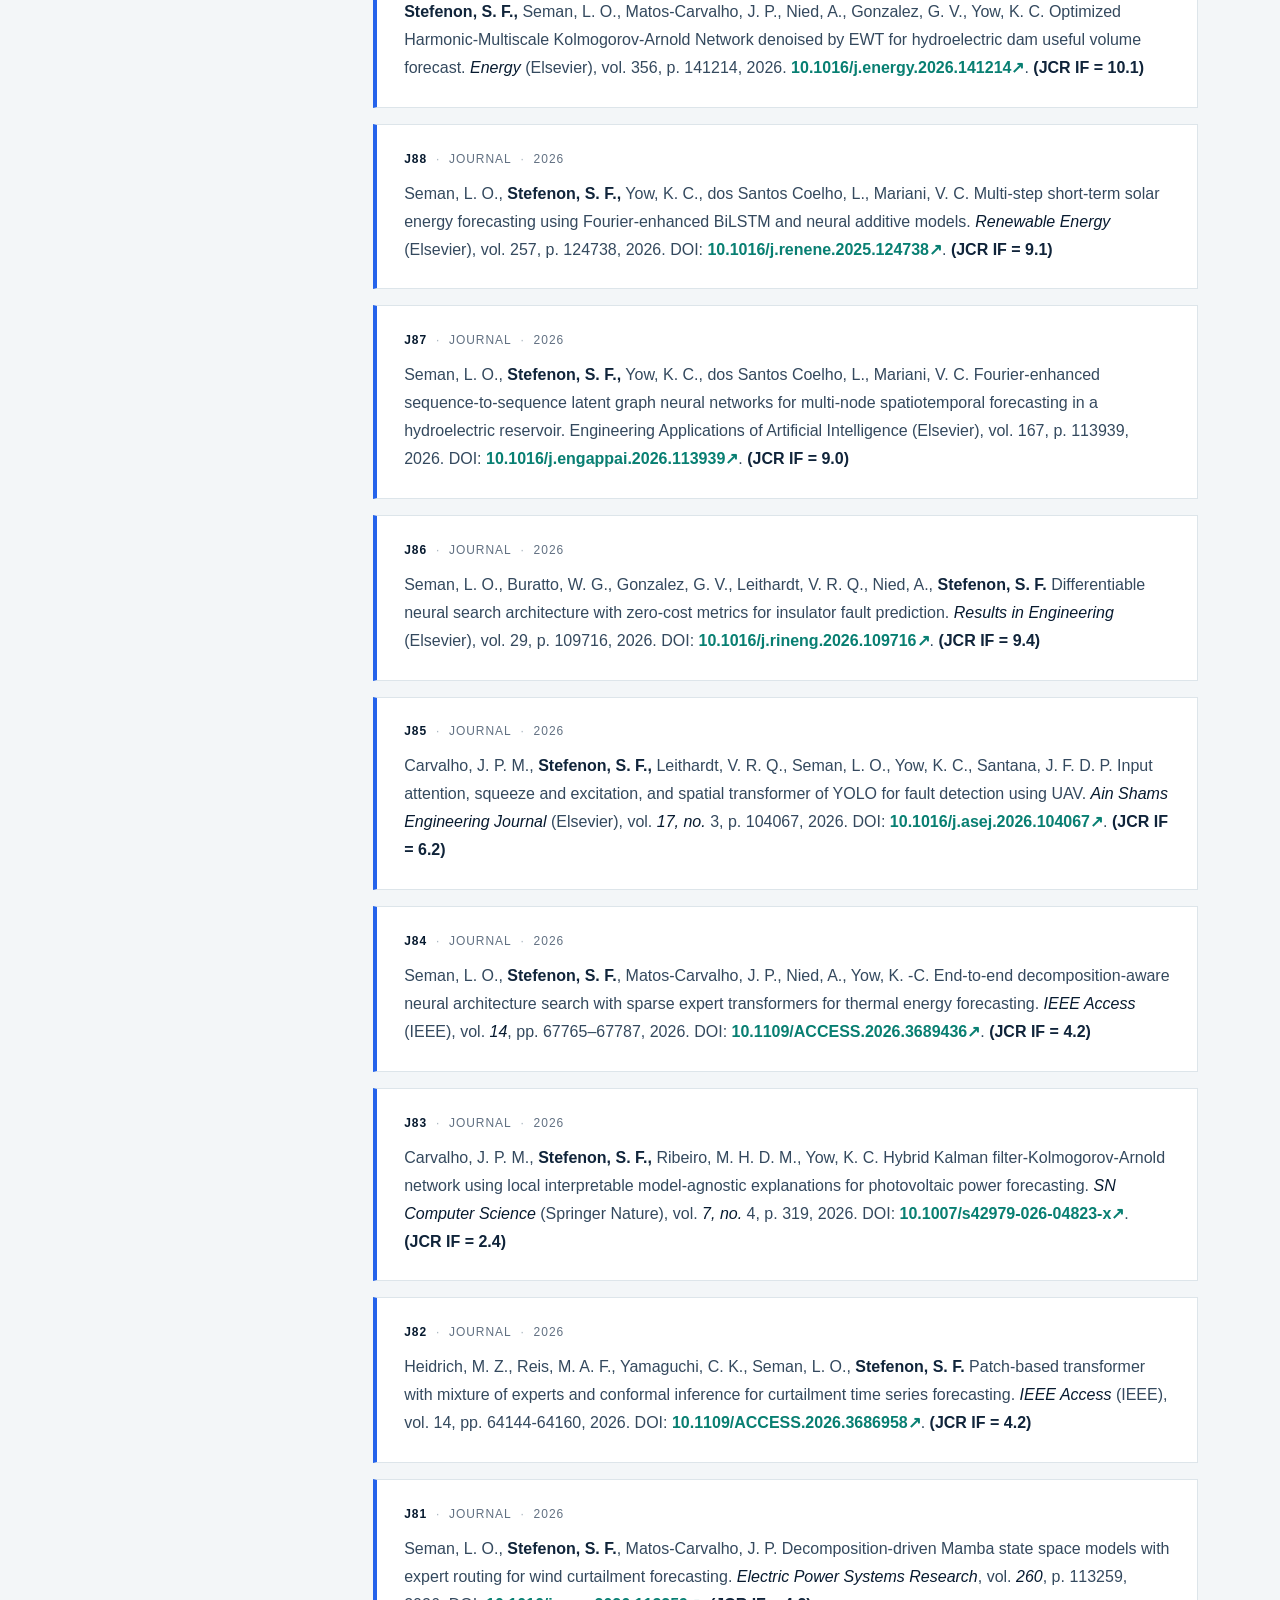
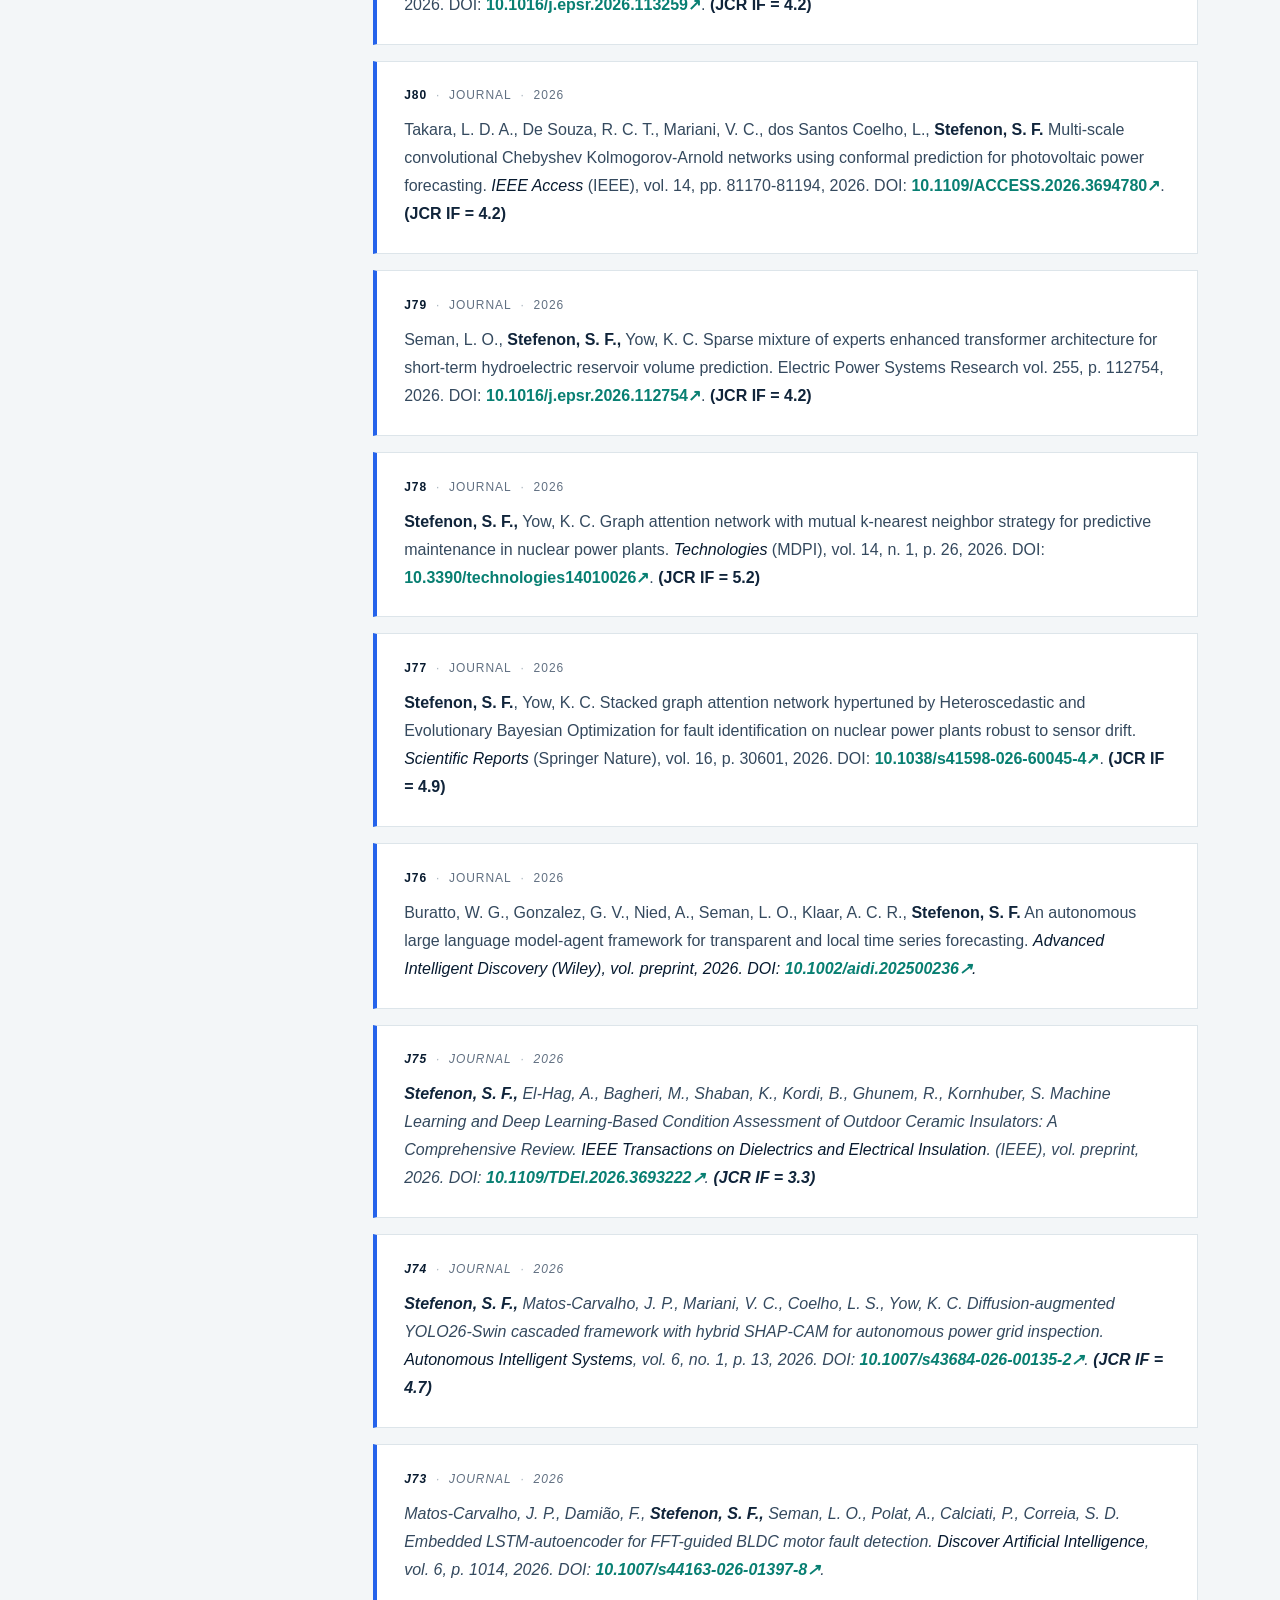
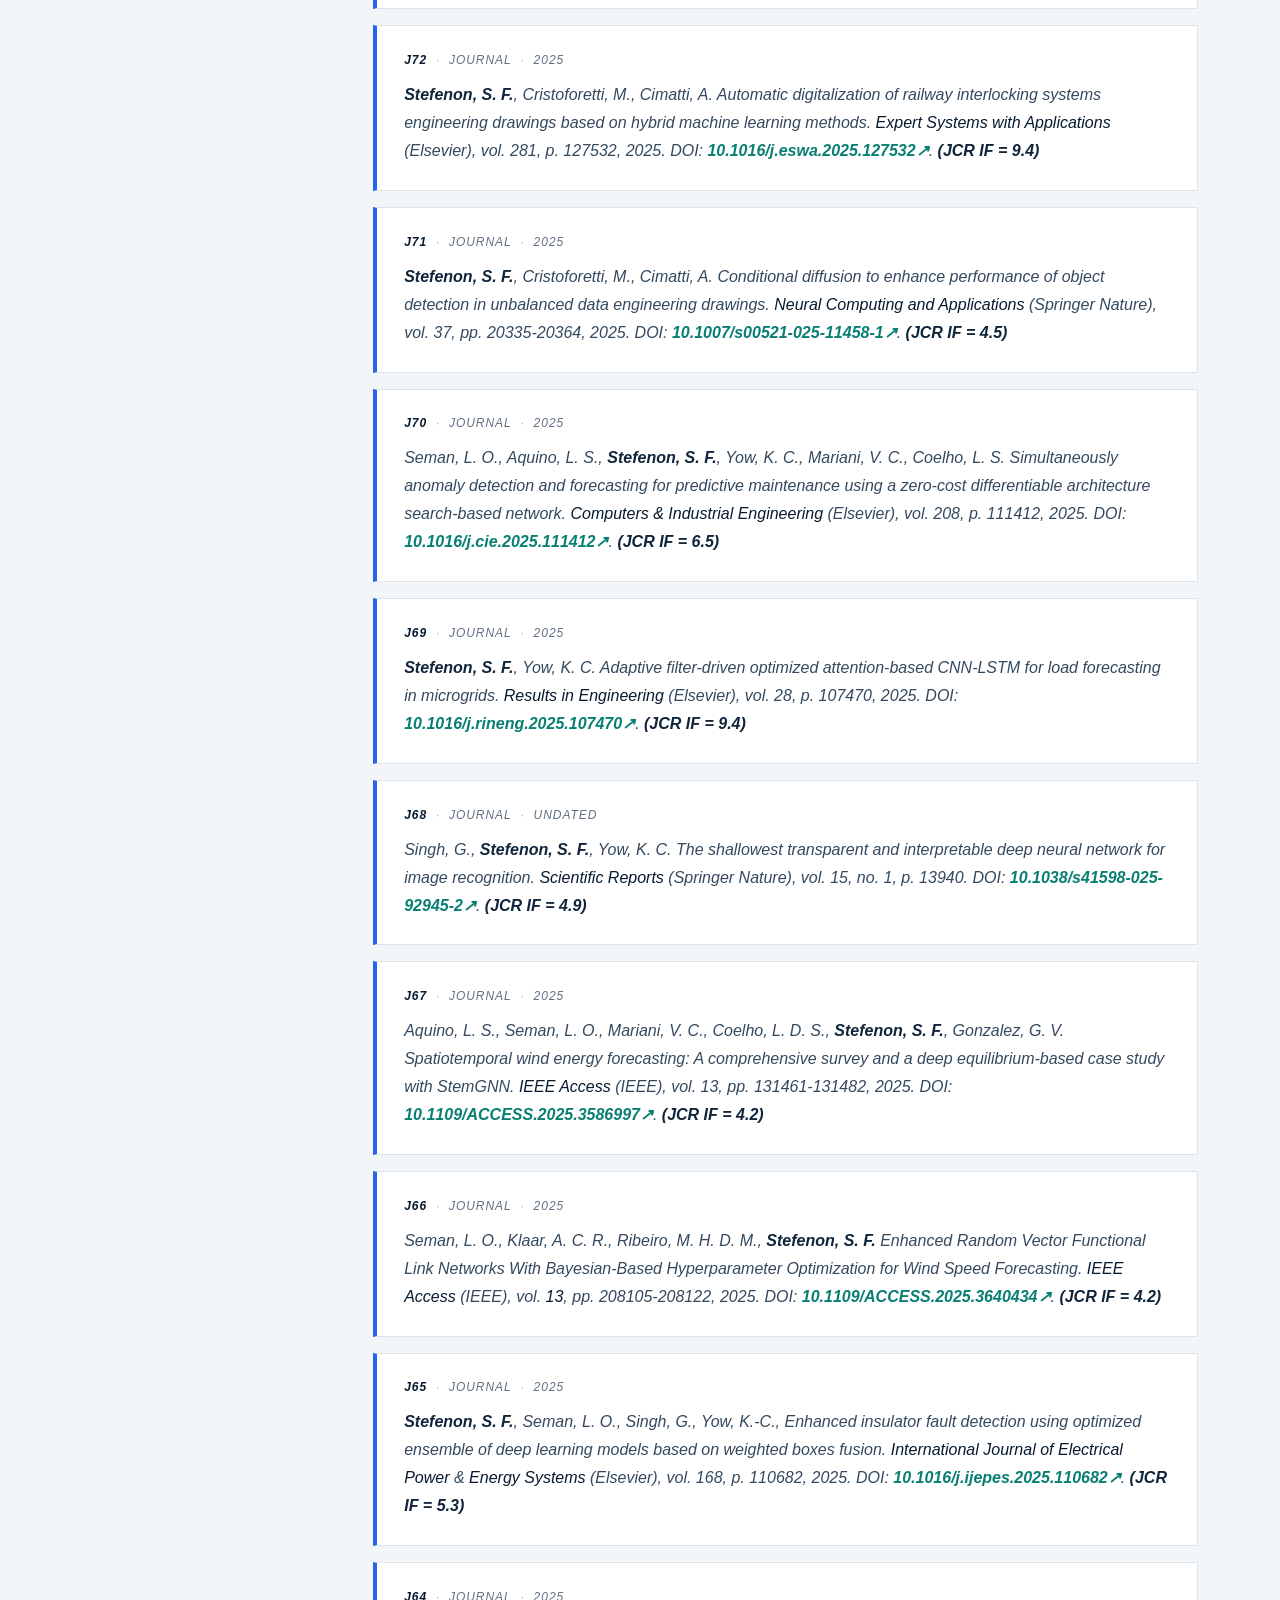
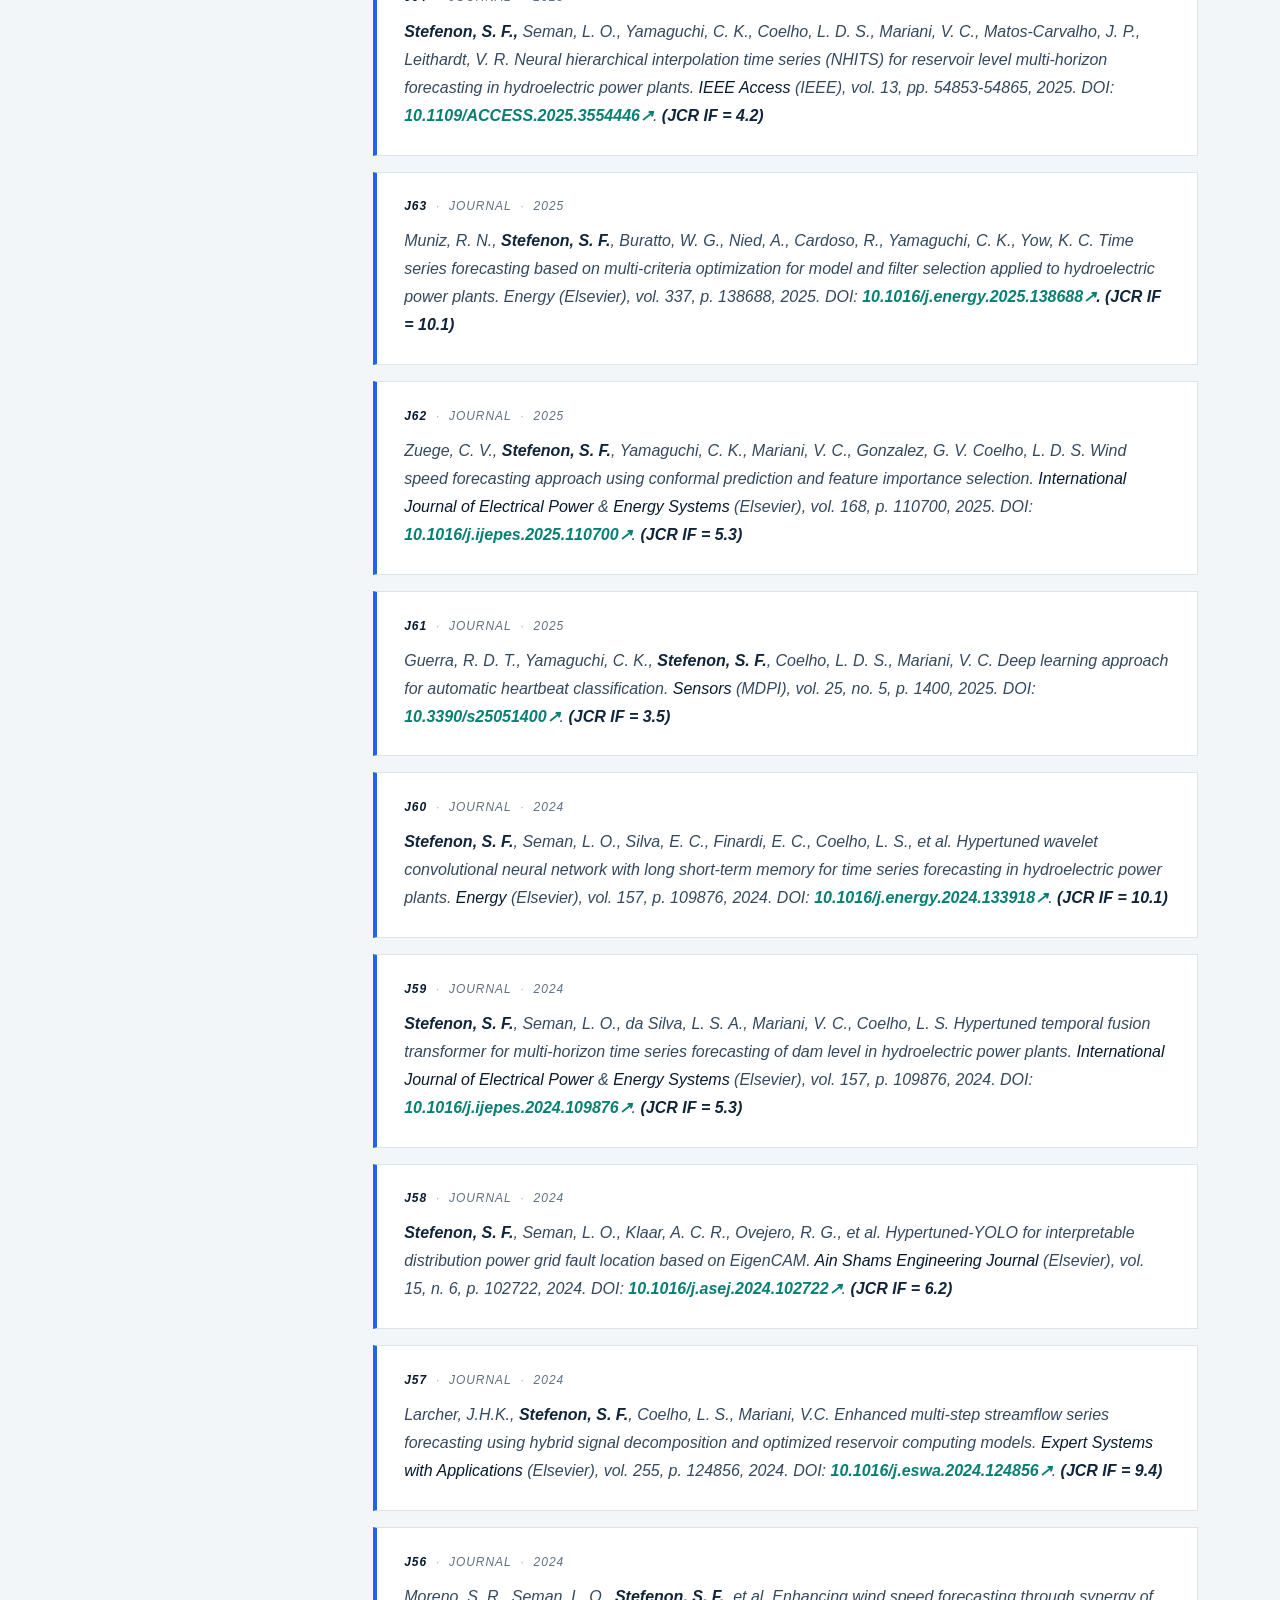
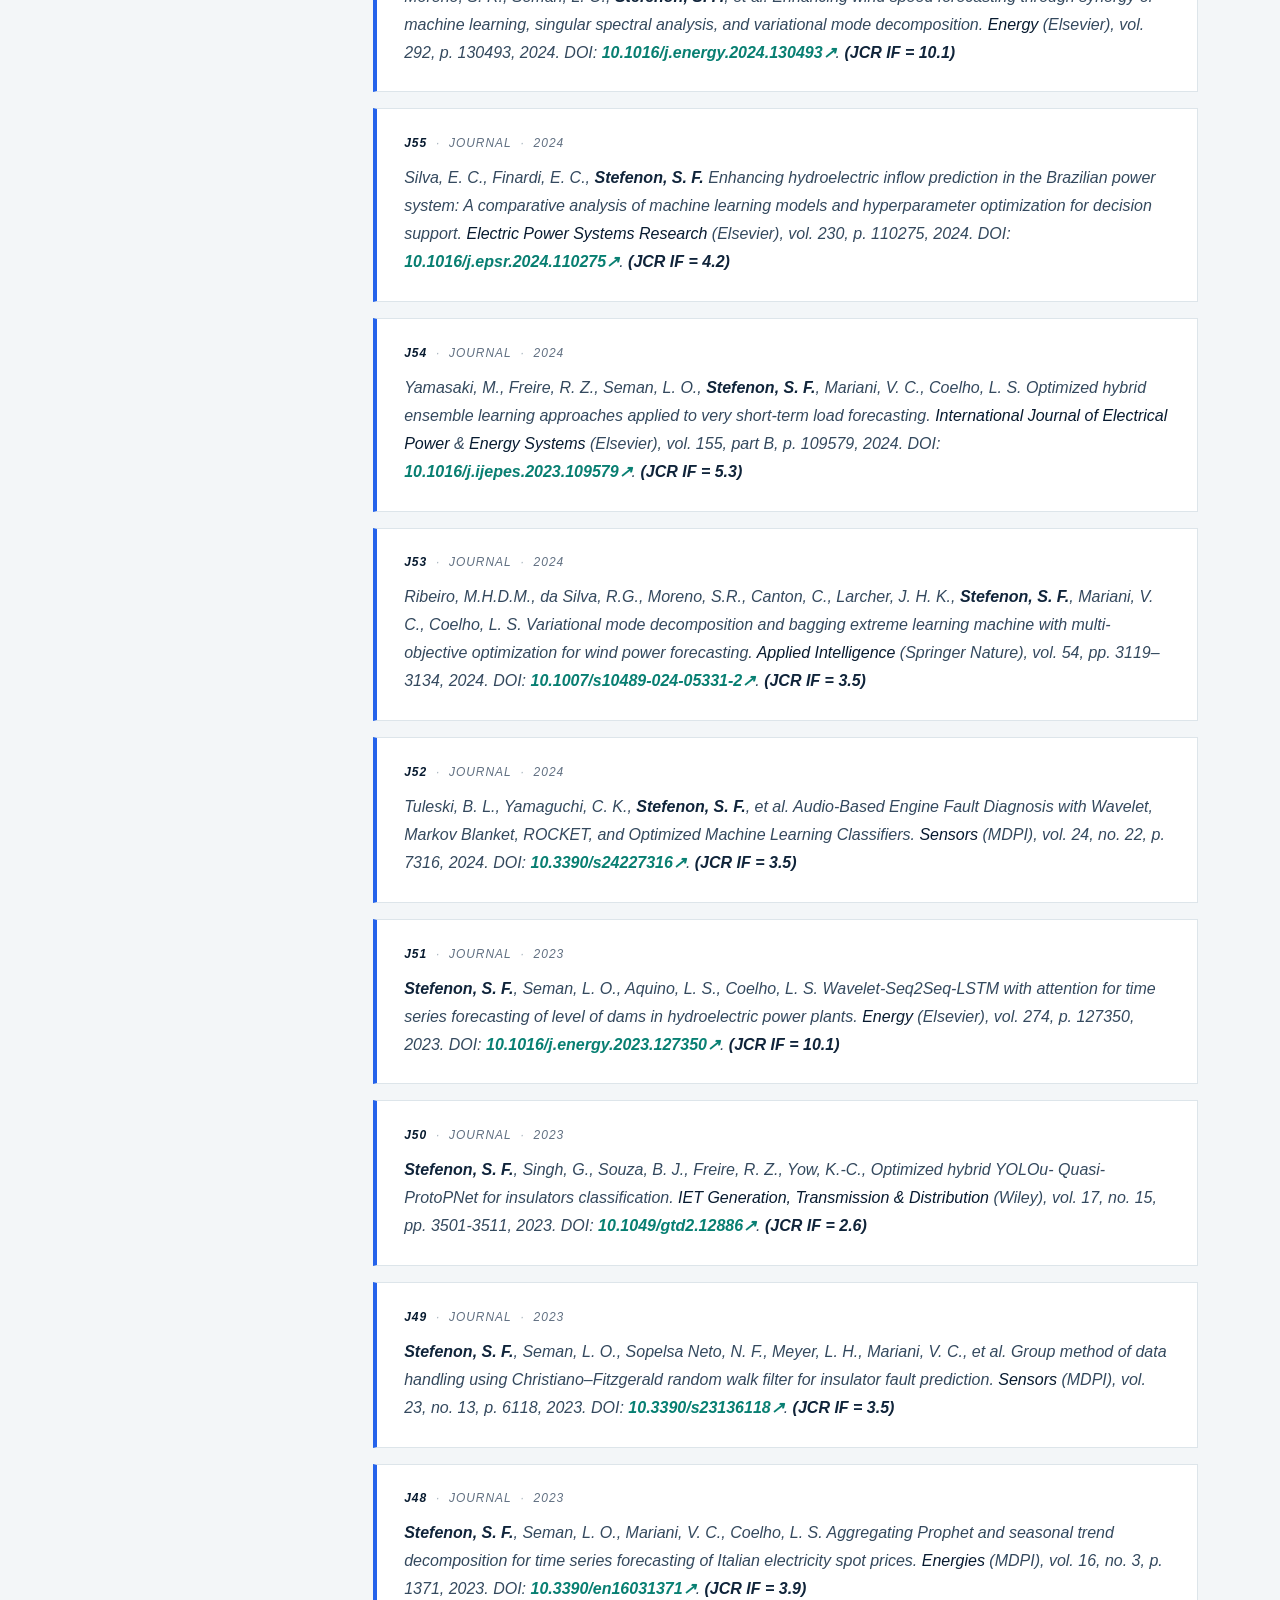
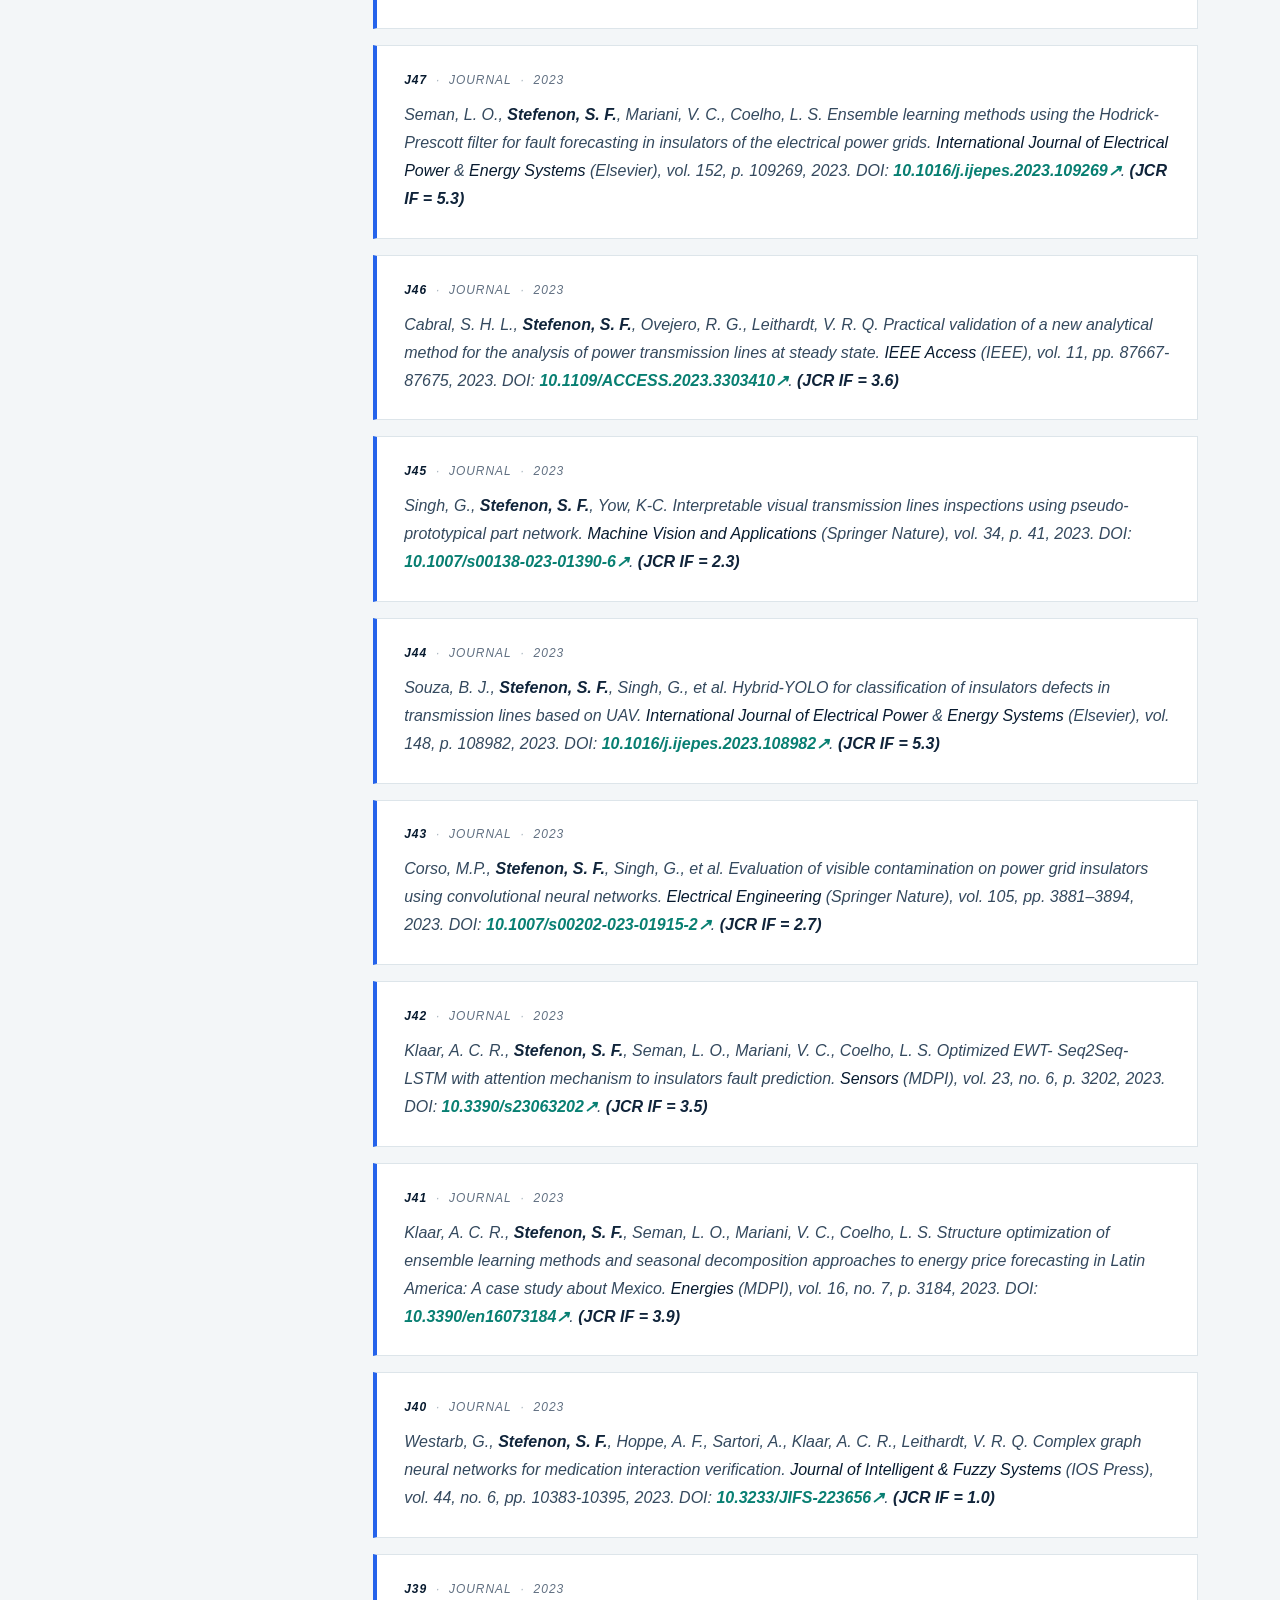
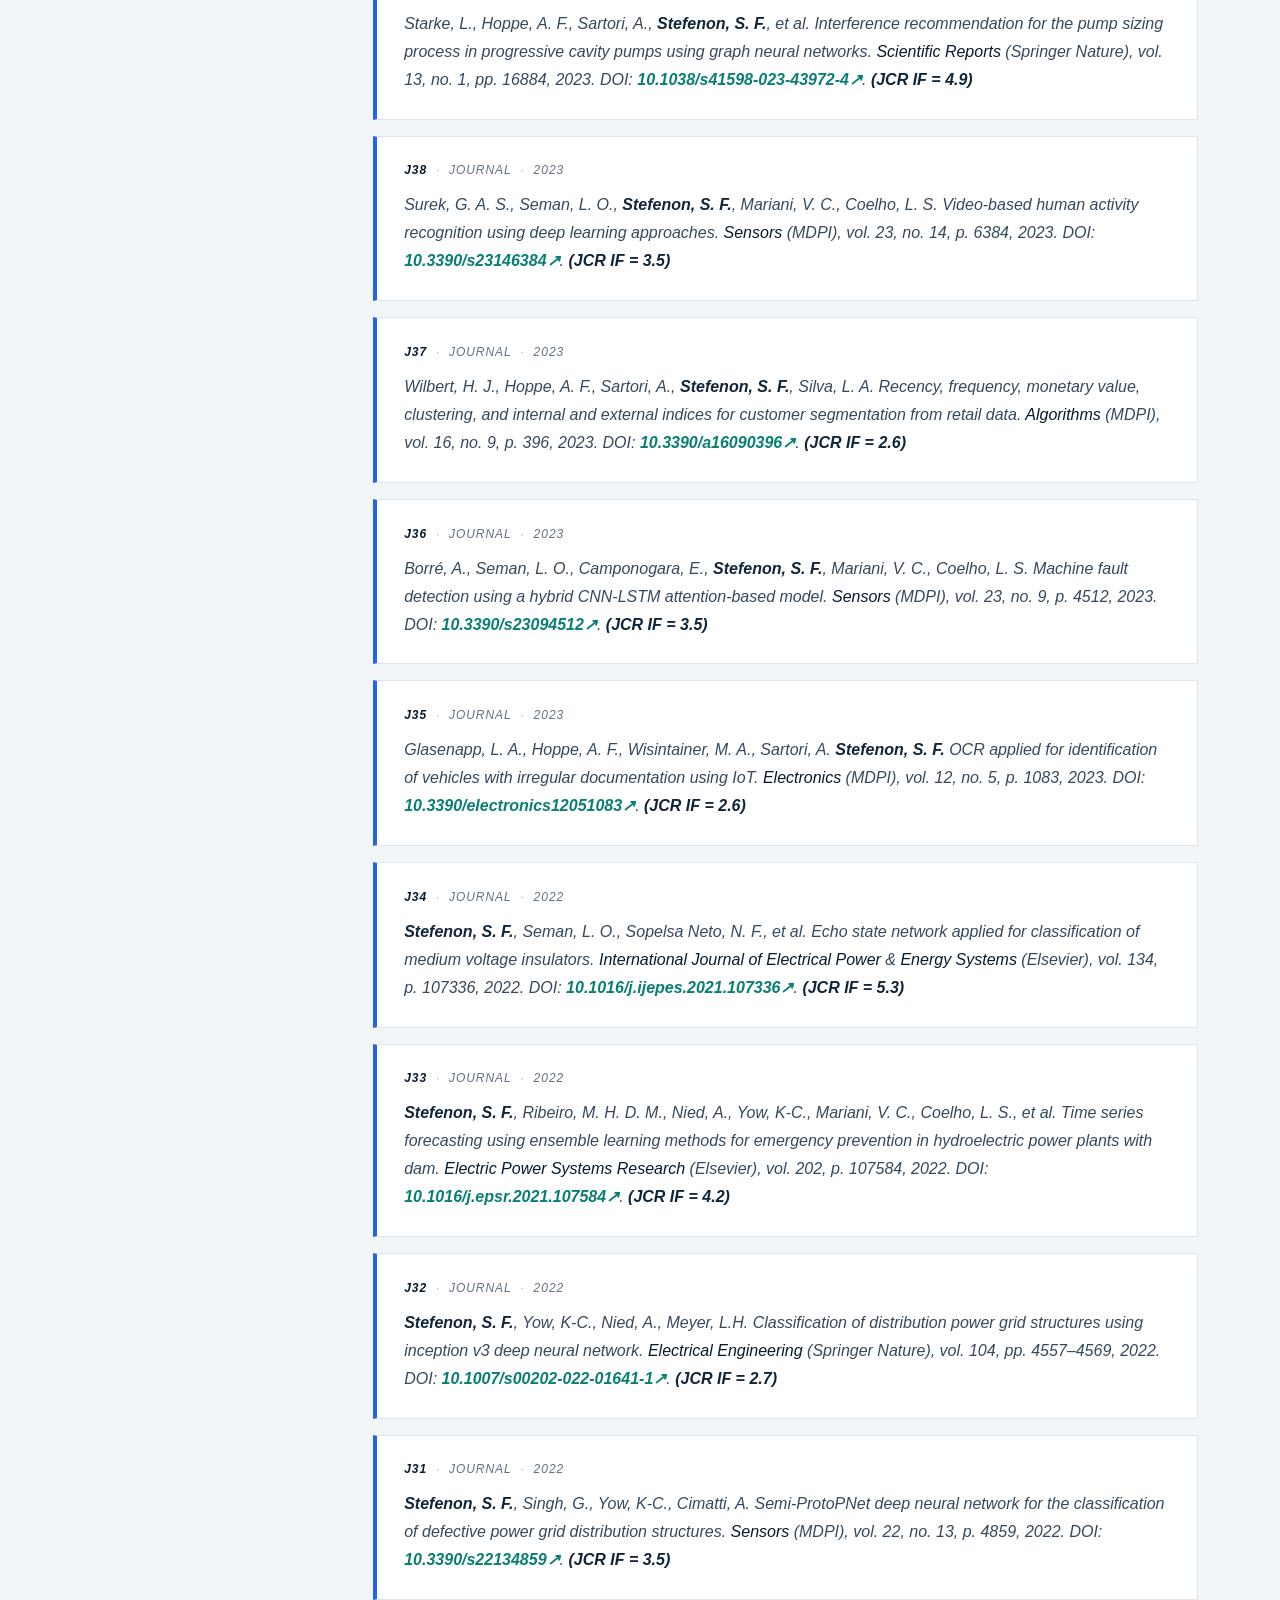
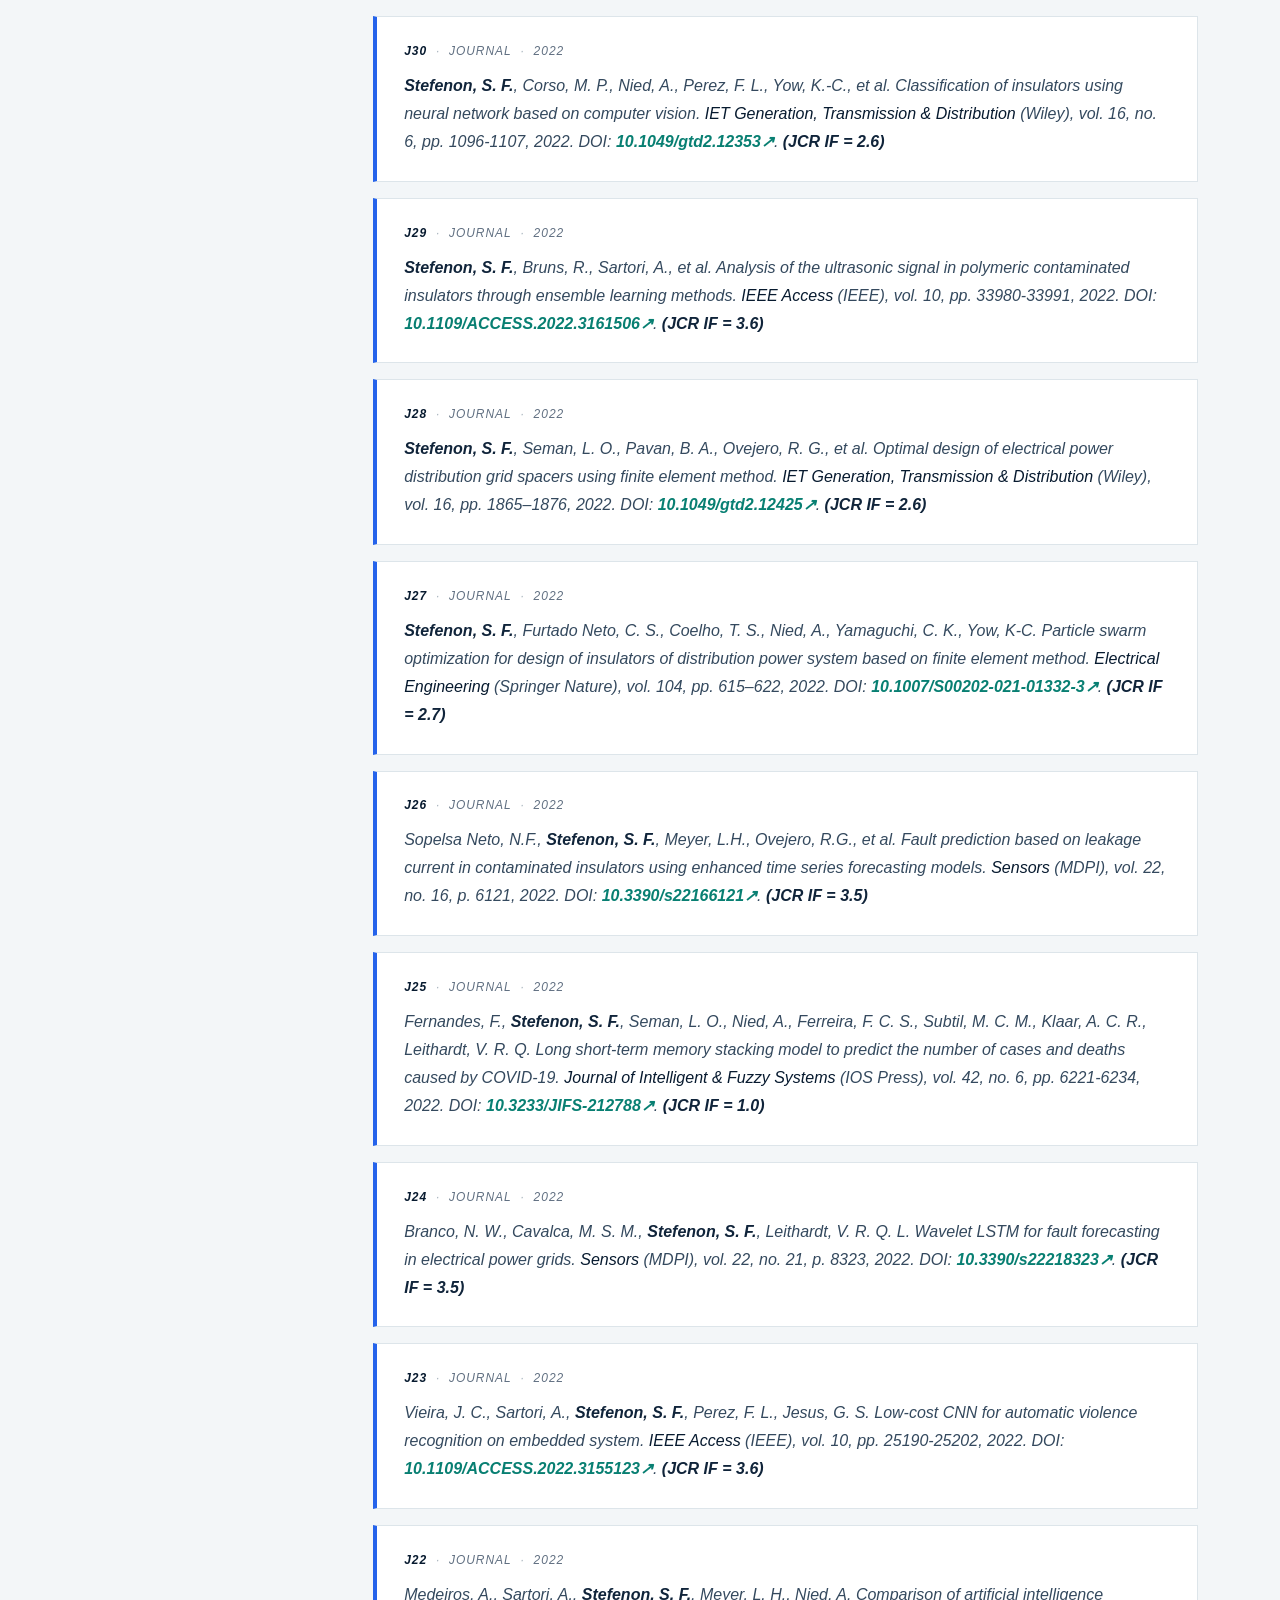
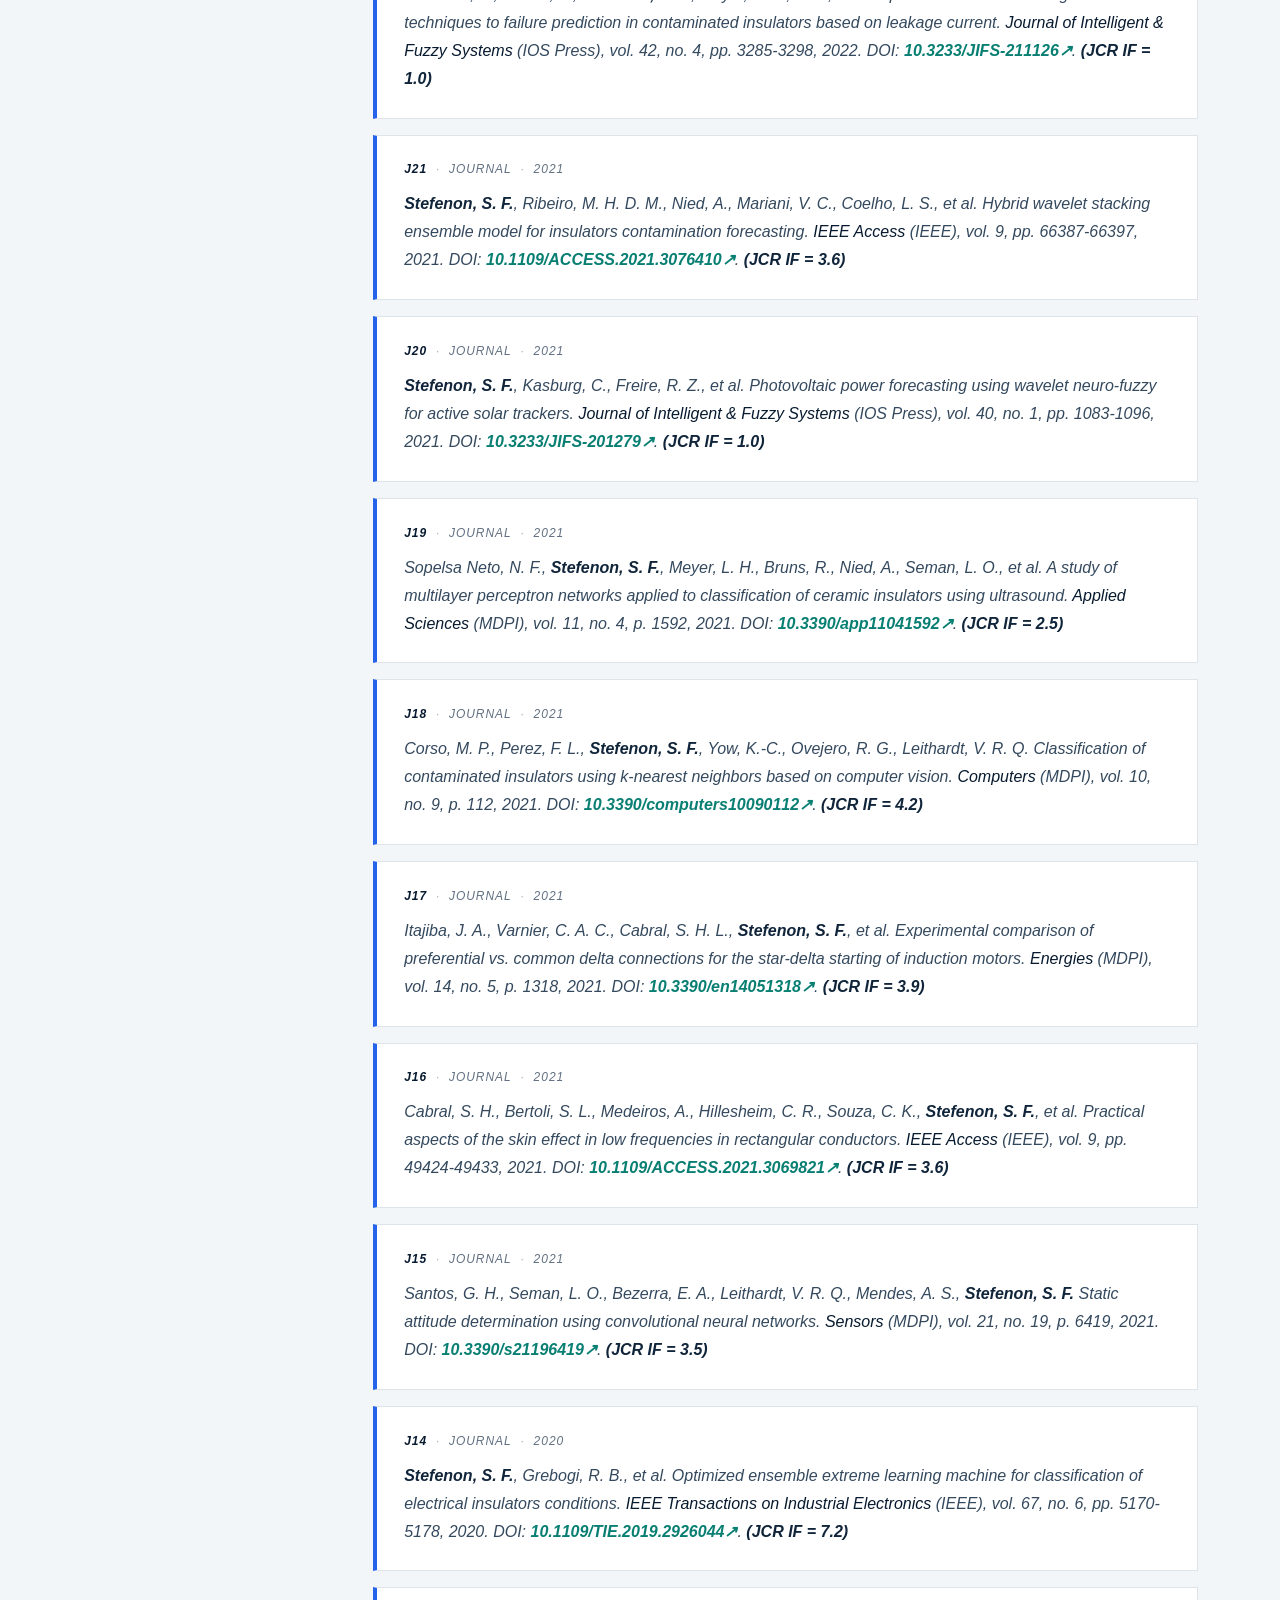
==== commit b8e17429: "Update publications.html" ====
--- a/publications.html
+++ b/publications.html
@@ -178,8 +178,8 @@
     <section class="publication-stats" aria-label="Publication totals">
       <div class="container">
         <div class="row g-0 text-center">
-          <div class="col-6 col-lg-3 publication-stat"><strong>106</strong><span>Total works</span></div>
-          <div class="col-6 col-lg-3 publication-stat"><strong>92</strong><span>Journal articles</span></div>
+          <div class="col-6 col-lg-3 publication-stat"><strong>107</strong><span>Total works</span></div>
+          <div class="col-6 col-lg-3 publication-stat"><strong>93</strong><span>Journal articles</span></div>
           <div class="col-6 col-lg-3 publication-stat"><strong>10</strong><span>Conference papers</span></div>
           <div class="col-6 col-lg-3 publication-stat"><strong>4</strong><span>Books</span></div>
         </div>
@@ -216,11 +216,19 @@
             <div id="publicationsGrid">
           <article class="publication-card azul" data-kind="journal" data-year="2027">
             <div class="publication-meta">
+              <span class="publication-id">J93</span>
+              <span>Journal</span>
+              <span>2027</span>
+            </div>
+            <p class="publication-citation">Santos, A. H. R., Mariani, V. C., <strong>Stefenon, S. F.,</strong> Ribeiro, M. H. D. M., Freire, R. Z. Integrating pre-processing and generative adversarial networks into temporal fusion transformers for wind speed forecasting. <em>Electric Power Systems Research</em> (Elsevier), vol. <em>264</em>, p. 113838, 2027. DOI: <a href="https://doi.org/10.1016/j.epsr.2026.113838" target="_blank" rel="noreferrer">10.1016/j.epsr.2026.113838<span aria-hidden="true">↗</span></a>. <strong>(JCR IF = 4.2)</strong></p>
+          </article>
+          <article class="publication-card azul" data-kind="journal" data-year="2026">
+            <div class="publication-meta">
               <span class="publication-id">J92</span>
               <span>Journal</span>
-              <span>2027</span>
-            </div>
-            <p class="publication-citation">Santos, A. H. R., Mariani, V. C., <strong>Stefenon, S. F.,</strong> Ribeiro, M. H. D. M., Freire, R. Z. Integrating pre-processing and generative adversarial networks into temporal fusion transformers for wind speed forecasting. <em>Electric Power Systems Research</em> (Elsevier), vol. <em>264</em>, p. 113838, 2027. DOI: <a href="https://doi.org/10.1016/j.epsr.2026.113838" target="_blank" rel="noreferrer">10.1016/j.epsr.2026.113838<span aria-hidden="true">↗</span></a>. <strong>(JCR IF = 4.2)</strong></p>
+              <span>2026</span>
+            </div>
+            <p class="publication-citation">Buratto, W. G., Gonzalez, G. V., Yamaguchi, C. K., Nied, A., Yow, K. C., <strong>Stefenon, S. F.</strong> Optimized wavelet-denoised temporal convolutional network for multi-step-ahead predictions in power systems. <em>IET Generation, Transmission &amp; Distribution</em> (Wiley), vol. <em>20</em>, no. 1, p. e70398, 2026. DOI: <a href="https://doi.org/10.1049/gtd2.70398" target="_blank" rel="noreferrer">10.1049/gtd2.70398<span aria-hidden="true">↗</span></a>. <strong>(JCR IF = 2.6)</strong></p>
           </article>
           <article class="publication-card azul" data-kind="journal" data-year="2026">
             <div class="publication-meta">
@@ -228,7 +236,7 @@
               <span>Journal</span>
               <span>2026</span>
             </div>
-            <p class="publication-citation">Buratto, W. G., Gonzalez, G. V., Yamaguchi, C. K., Nied, A., Yow, K. C., <strong>Stefenon, S. F.</strong> Optimized wavelet-denoised temporal convolutional network for multi-step-ahead predictions in power systems. <em>IET Generation, Transmission &amp; Distribution</em> (Wiley), vol. <em>20</em>, no. 1, p. e70398, 2026. DOI: <a href="https://doi.org/10.1049/gtd2.70398" target="_blank" rel="noreferrer">10.1049/gtd2.70398<span aria-hidden="true">↗</span></a>. <strong>(JCR IF = 2.6)</strong></p>
+            <p class="publication-citation"><strong>Stefenon, S. F.,</strong> Matos-Carvalho, J. P., Leithardt, V. R. Q.; Yow, K. C. CNN-transformer-based model explained by SHAP and multi-head attention weights for time series forecasting. <em>Scientific Reports</em> (Springer Nature), vol. 16, p. 33955, 2026. DOI: <a href="https://doi.org/10.1038/s41598-026-63013-0" target="_blank" rel="noreferrer">10.1038/s41598-026-63013-0<span aria-hidden="true">↗</span></a>. <strong>(JCR IF = 4.9)</strong></p>
           </article>
           <article class="publication-card azul" data-kind="journal" data-year="2026">
             <div class="publication-meta">
@@ -236,7 +244,7 @@
               <span>Journal</span>
               <span>2026</span>
             </div>
-            <p class="publication-citation"><strong>Stefenon, S. F.,</strong> Matos-Carvalho, J. P., Leithardt, V. R. Q.; Yow, K. C. CNN-transformer-based model explained by SHAP and multi-head attention weights for time series forecasting. <em>Scientific Reports</em> (Springer Nature), vol. 16, p. 33955, 2026. DOI: <a href="https://doi.org/10.1038/s41598-026-63013-0" target="_blank" rel="noreferrer">10.1038/s41598-026-63013-0<span aria-hidden="true">↗</span></a>. <strong>(JCR IF = 4.9)</strong></p>
+            <p class="publication-citation">Seman, L. O., <strong>Stefenon, S. F.</strong>, Leithardt, V. R. Q., Santana, F. P., Yow, K. C. Feature-engineered ensemble learning methods for insulator fault detection based on ultrasound signals. <em>Egyptian Informatics Journal</em> (Elsevier), vol. 167, p. 113939, 2026. DOI: <a href="https://doi.org/10.1016/j.eij.2026.101038" target="_blank" rel="noreferrer">10.1016/j.eij.2026.101038<span aria-hidden="true">↗</span></a>. <strong>(JCR IF = 4.2) </strong></p>
           </article>
           <article class="publication-card azul" data-kind="journal" data-year="2026">
             <div class="publication-meta">
@@ -244,7 +252,7 @@
               <span>Journal</span>
               <span>2026</span>
             </div>
-            <p class="publication-citation">Seman, L. O., <strong>Stefenon, S. F.</strong>, Leithardt, V. R. Q., Santana, F. P., Yow, K. C. Feature-engineered ensemble learning methods for insulator fault detection based on ultrasound signals. <em>Egyptian Informatics Journal</em> (Elsevier), vol. 167, p. 113939, 2026. DOI: <a href="https://doi.org/10.1016/j.eij.2026.101038" target="_blank" rel="noreferrer">10.1016/j.eij.2026.101038<span aria-hidden="true">↗</span></a>. <strong>(JCR IF = 4.2) </strong></p>
+            <p class="publication-citation"><strong>Stefenon, S. F.,</strong> Seman, L. O., Matos-Carvalho, J. P., Nied, A., Gonzalez, G. V., Yow, K. C. Optimized Harmonic-Multiscale Kolmogorov-Arnold Network denoised by EWT for hydroelectric dam useful volume forecast. <em>Energy</em> (Elsevier), vol. 356, p. 141214, 2026. <a href="https://doi.org/10.1016/j.energy.2026.141214" target="_blank" rel="noreferrer">10.1016/j.energy.2026.141214<span aria-hidden="true">↗</span></a>. <strong>(JCR IF = 10.1) </strong></p>
           </article>
           <article class="publication-card azul" data-kind="journal" data-year="2026">
             <div class="publication-meta">
@@ -252,7 +260,7 @@
               <span>Journal</span>
               <span>2026</span>
             </div>
-            <p class="publication-citation"><strong>Stefenon, S. F.,</strong> Seman, L. O., Matos-Carvalho, J. P., Nied, A., Gonzalez, G. V., Yow, K. C. Optimized Harmonic-Multiscale Kolmogorov-Arnold Network denoised by EWT for hydroelectric dam useful volume forecast. <em>Energy</em> (Elsevier), vol. 356, p. 141214, 2026. <a href="https://doi.org/10.1016/j.energy.2026.141214" target="_blank" rel="noreferrer">10.1016/j.energy.2026.141214<span aria-hidden="true">↗</span></a>. <strong>(JCR IF = 10.1) </strong></p>
+            <p class="publication-citation">Seman, L. O., <strong>Stefenon, S. F.,</strong> Yow, K. C., dos Santos Coelho, L., Mariani, V. C. Multi-step short-term solar energy forecasting using Fourier-enhanced BiLSTM and neural additive models. <em>Renewable Energy</em> (Elsevier), vol. 257, p. 124738, 2026. DOI: <a href="https://doi.org/10.1016/j.renene.2025.124738" target="_blank" rel="noreferrer">10.1016/j.renene.2025.124738<span aria-hidden="true">↗</span></a>. <strong>(JCR IF = 9.1)</strong></p>
           </article>
           <article class="publication-card azul" data-kind="journal" data-year="2026">
             <div class="publication-meta">
@@ -260,7 +268,7 @@
               <span>Journal</span>
               <span>2026</span>
             </div>
-            <p class="publication-citation">Seman, L. O., <strong>Stefenon, S. F.,</strong> Yow, K. C., dos Santos Coelho, L., Mariani, V. C. Multi-step short-term solar energy forecasting using Fourier-enhanced BiLSTM and neural additive models. <em>Renewable Energy</em> (Elsevier), vol. 257, p. 124738, 2026. DOI: <a href="https://doi.org/10.1016/j.renene.2025.124738" target="_blank" rel="noreferrer">10.1016/j.renene.2025.124738<span aria-hidden="true">↗</span></a>. <strong>(JCR IF = 9.1)</strong></p>
+            <p class="publication-citation">Seman, L. O., <strong>Stefenon, S. F.,</strong> Yow, K. C., dos Santos Coelho, L., Mariani, V. C. Fourier-enhanced sequence-to-sequence latent graph neural networks for multi-node spatiotemporal forecasting in a hydroelectric reservoir. Engineering Applications of Artificial Intelligence (Elsevier), vol. 167, p. 113939, 2026. DOI: <a href="https://doi.org/10.1016/j.engappai.2026.113939" target="_blank" rel="noreferrer">10.1016/j.engappai.2026.113939<span aria-hidden="true">↗</span></a>. <strong>(JCR IF = 9.0)</strong></p>
           </article>
           <article class="publication-card azul" data-kind="journal" data-year="2026">
             <div class="publication-meta">
@@ -268,7 +276,7 @@
               <span>Journal</span>
               <span>2026</span>
             </div>
-            <p class="publication-citation">Seman, L. O., <strong>Stefenon, S. F.,</strong> Yow, K. C., dos Santos Coelho, L., Mariani, V. C. Fourier-enhanced sequence-to-sequence latent graph neural networks for multi-node spatiotemporal forecasting in a hydroelectric reservoir. Engineering Applications of Artificial Intelligence (Elsevier), vol. 167, p. 113939, 2026. DOI: <a href="https://doi.org/10.1016/j.engappai.2026.113939" target="_blank" rel="noreferrer">10.1016/j.engappai.2026.113939<span aria-hidden="true">↗</span></a>. <strong>(JCR IF = 9.0)</strong></p>
+            <p class="publication-citation">Seman, L. O., Buratto, W. G., Gonzalez, G. V., Leithardt, V. R. Q., Nied, A., <strong>Stefenon, S. F.</strong> Differentiable neural search architecture with zero-cost metrics for insulator fault prediction. <em>Results in Engineering</em> (Elsevier), vol. 29, p. 109716, 2026. DOI: <a href="https://doi.org/10.1016/j.rineng.2026.109716" target="_blank" rel="noreferrer">10.1016/j.rineng.2026.109716<span aria-hidden="true">↗</span></a>. <strong>(JCR IF = 9.4)</strong></p>
           </article>
           <article class="publication-card azul" data-kind="journal" data-year="2026">
             <div class="publication-meta">
@@ -276,7 +284,7 @@
               <span>Journal</span>
               <span>2026</span>
             </div>
-            <p class="publication-citation">Seman, L. O., Buratto, W. G., Gonzalez, G. V., Leithardt, V. R. Q., Nied, A., <strong>Stefenon, S. F.</strong> Differentiable neural search architecture with zero-cost metrics for insulator fault prediction. <em>Results in Engineering</em> (Elsevier), vol. 29, p. 109716, 2026. DOI: <a href="https://doi.org/10.1016/j.rineng.2026.109716" target="_blank" rel="noreferrer">10.1016/j.rineng.2026.109716<span aria-hidden="true">↗</span></a>. <strong>(JCR IF = 9.4)</strong></p>
+            <p class="publication-citation">Carvalho, J. P. M., <strong>Stefenon, S. F.,</strong> Leithardt, V. R. Q., Seman, L. O., Yow, K. C., Santana, J. F. D. P. Input attention, squeeze and excitation, and spatial transformer of YOLO for fault detection using UAV. <em>Ain Shams Engineering Journal</em> (Elsevier), vol. <em>17, no.</em> 3, p. 104067, 2026. DOI: <a href="https://dx.doi.org/10.1016/j.asej.2026.104067" target="_blank" rel="noreferrer">10.1016/j.asej.2026.104067<span aria-hidden="true">↗</span></a>. <strong>(JCR IF = 6.2)</strong></p>
           </article>
           <article class="publication-card azul" data-kind="journal" data-year="2026">
             <div class="publication-meta">
@@ -284,7 +292,7 @@
               <span>Journal</span>
               <span>2026</span>
             </div>
-            <p class="publication-citation">Carvalho, J. P. M., <strong>Stefenon, S. F.,</strong> Leithardt, V. R. Q., Seman, L. O., Yow, K. C., Santana, J. F. D. P. Input attention, squeeze and excitation, and spatial transformer of YOLO for fault detection using UAV. <em>Ain Shams Engineering Journal</em> (Elsevier), vol. <em>17, no.</em> 3, p. 104067, 2026. DOI: <a href="https://dx.doi.org/10.1016/j.asej.2026.104067" target="_blank" rel="noreferrer">10.1016/j.asej.2026.104067<span aria-hidden="true">↗</span></a>. <strong>(JCR IF = 6.2)</strong></p>
+            <p class="publication-citation">Seman, L. O., <strong>Stefenon, S. F.</strong>, Matos-Carvalho, J. P., Nied, A., Yow, K. -C. End-to-end decomposition-aware neural architecture search with sparse expert transformers for thermal energy forecasting. <em>IEEE Access</em> (IEEE), vol. <em>14</em>, pp. 67765–67787, 2026. DOI: <a href="https://doi.org/10.1109/ACCESS.2026.3689436" target="_blank" rel="noreferrer">10.1109/ACCESS.2026.3689436<span aria-hidden="true">↗</span></a>. <strong>(JCR IF = 4.2)</strong></p>
           </article>
           <article class="publication-card azul" data-kind="journal" data-year="2026">
             <div class="publication-meta">
@@ -292,7 +300,7 @@
               <span>Journal</span>
               <span>2026</span>
             </div>
-            <p class="publication-citation">Seman, L. O., <strong>Stefenon, S. F.</strong>, Matos-Carvalho, J. P., Nied, A., Yow, K. -C. End-to-end decomposition-aware neural architecture search with sparse expert transformers for thermal energy forecasting. <em>IEEE Access</em> (IEEE), vol. <em>14</em>, pp. 67765–67787, 2026. DOI: <a href="https://doi.org/10.1109/ACCESS.2026.3689436" target="_blank" rel="noreferrer">10.1109/ACCESS.2026.3689436<span aria-hidden="true">↗</span></a>. <strong>(JCR IF = 4.2)</strong></p>
+            <p class="publication-citation">Carvalho, J. P. M., <strong>Stefenon, S. F.,</strong> Ribeiro, M. H. D. M., Yow, K. C. Hybrid Kalman filter-Kolmogorov-Arnold network using local interpretable model-agnostic explanations for photovoltaic power forecasting. <em>SN Computer Science</em> (Springer Nature), vol. <em>7, no.</em> 4, p. 319, 2026. DOI: <a href="https://dx.doi.org/10.1007/s42979-026-04823-x" target="_blank" rel="noreferrer">10.1007/s42979-026-04823-x<span aria-hidden="true">↗</span></a>. <strong>(JCR IF = 2.4)</strong></p>
           </article>
           <article class="publication-card azul" data-kind="journal" data-year="2026">
             <div class="publication-meta">
@@ -300,7 +308,7 @@
               <span>Journal</span>
               <span>2026</span>
             </div>
-            <p class="publication-citation">Carvalho, J. P. M., <strong>Stefenon, S. F.,</strong> Ribeiro, M. H. D. M., Yow, K. C. Hybrid Kalman filter-Kolmogorov-Arnold network using local interpretable model-agnostic explanations for photovoltaic power forecasting. <em>SN Computer Science</em> (Springer Nature), vol. <em>7, no.</em> 4, p. 319, 2026. DOI: <a href="https://dx.doi.org/10.1007/s42979-026-04823-x" target="_blank" rel="noreferrer">10.1007/s42979-026-04823-x<span aria-hidden="true">↗</span></a>. <strong>(JCR IF = 2.4)</strong></p>
+            <p class="publication-citation">Heidrich, M. Z., Reis, M. A. F., Yamaguchi, C. K., Seman, L. O., <strong>Stefenon, S. F.</strong> Patch-based transformer with mixture of experts and conformal inference for curtailment time series forecasting. <em>IEEE Access</em> (IEEE), vol. 14, pp. 64144-64160, 2026. DOI: <a href="https://doi.org/10.1109/ACCESS.2026.3686958" target="_blank" rel="noreferrer">10.1109/ACCESS.2026.3686958<span aria-hidden="true">↗</span></a>. <strong>(JCR IF = 4.2)</strong></p>
           </article>
           <article class="publication-card azul" data-kind="journal" data-year="2026">
             <div class="publication-meta">
@@ -308,7 +316,7 @@
               <span>Journal</span>
               <span>2026</span>
             </div>
-            <p class="publication-citation">Heidrich, M. Z., Reis, M. A. F., Yamaguchi, C. K., Seman, L. O., <strong>Stefenon, S. F.</strong> Patch-based transformer with mixture of experts and conformal inference for curtailment time series forecasting. <em>IEEE Access</em> (IEEE), vol. 14, pp. 64144-64160, 2026. DOI: <a href="https://doi.org/10.1109/ACCESS.2026.3686958" target="_blank" rel="noreferrer">10.1109/ACCESS.2026.3686958<span aria-hidden="true">↗</span></a>. <strong>(JCR IF = 4.2)</strong></p>
+            <p class="publication-citation">Seman, L. O., <strong>Stefenon, S. F.</strong>, Matos-Carvalho, J. P. Decomposition-driven Mamba state space models with expert routing for wind curtailment forecasting. <em>Electric Power Systems Research</em>, vol. <em>260</em>, p. 113259, 2026. DOI: <a href="https://doi.org/10.1016/j.epsr.2026.113259" target="_blank" rel="noreferrer">10.1016/j.epsr.2026.113259<span aria-hidden="true">↗</span></a>. <strong>(JCR IF = 4.2)</strong></p>
           </article>
           <article class="publication-card azul" data-kind="journal" data-year="2026">
             <div class="publication-meta">
@@ -316,7 +324,7 @@
               <span>Journal</span>
               <span>2026</span>
             </div>
-            <p class="publication-citation">Seman, L. O., <strong>Stefenon, S. F.</strong>, Matos-Carvalho, J. P. Decomposition-driven Mamba state space models with expert routing for wind curtailment forecasting. <em>Electric Power Systems Research</em>, vol. <em>260</em>, p. 113259, 2026. DOI: <a href="https://doi.org/10.1016/j.epsr.2026.113259" target="_blank" rel="noreferrer">10.1016/j.epsr.2026.113259<span aria-hidden="true">↗</span></a>. <strong>(JCR IF = 4.2)</strong></p>
+            <p class="publication-citation">Takara, L. D. A., De Souza, R. C. T., Mariani, V. C., dos Santos Coelho, L., <strong>Stefenon, S. F.</strong> Multi-scale convolutional Chebyshev Kolmogorov-Arnold networks using conformal prediction for photovoltaic power forecasting. <em>IEEE Access</em> (IEEE), vol. 14, pp. 81170-81194, 2026. DOI: <a href="https://doi.org/10.1109/ACCESS.2026.3694780" target="_blank" rel="noreferrer">10.1109/ACCESS.2026.3694780<span aria-hidden="true">↗</span></a>. <strong>(JCR IF = 4.2)</strong></p>
           </article>
           <article class="publication-card azul" data-kind="journal" data-year="2026">
             <div class="publication-meta">
@@ -324,7 +332,7 @@
               <span>Journal</span>
               <span>2026</span>
             </div>
-            <p class="publication-citation">Takara, L. D. A., De Souza, R. C. T., Mariani, V. C., dos Santos Coelho, L., <strong>Stefenon, S. F.</strong> Multi-scale convolutional Chebyshev Kolmogorov-Arnold networks using conformal prediction for photovoltaic power forecasting. <em>IEEE Access</em> (IEEE), vol. 14, pp. 81170-81194, 2026. DOI: <a href="https://doi.org/10.1109/ACCESS.2026.3694780" target="_blank" rel="noreferrer">10.1109/ACCESS.2026.3694780<span aria-hidden="true">↗</span></a>. <strong>(JCR IF = 4.2)</strong></p>
+            <p class="publication-citation">Seman, L. O., <strong>Stefenon, S. F.,</strong> Yow, K. C. Sparse mixture of experts enhanced transformer architecture for short-term hydroelectric reservoir volume prediction. Electric Power Systems Research vol. 255, p. 112754, 2026. DOI: <a href="https://doi.org/10.1016/j.epsr.2026.112754" target="_blank" rel="noreferrer">10.1016/j.epsr.2026.112754<span aria-hidden="true">↗</span></a>. <strong>(JCR IF = 4.2)</strong></p>
           </article>
           <article class="publication-card azul" data-kind="journal" data-year="2026">
             <div class="publication-meta">
@@ -332,7 +340,7 @@
               <span>Journal</span>
               <span>2026</span>
             </div>
-            <p class="publication-citation">Seman, L. O., <strong>Stefenon, S. F.,</strong> Yow, K. C. Sparse mixture of experts enhanced transformer architecture for short-term hydroelectric reservoir volume prediction. Electric Power Systems Research vol. 255, p. 112754, 2026. DOI: <a href="https://doi.org/10.1016/j.epsr.2026.112754" target="_blank" rel="noreferrer">10.1016/j.epsr.2026.112754<span aria-hidden="true">↗</span></a>. <strong>(JCR IF = 4.2)</strong></p>
+            <p class="publication-citation"><strong>Stefenon, S. F.,</strong> Yow, K. C. Graph attention network with mutual k-nearest neighbor strategy for predictive maintenance in nuclear power plants. <em>Technologies</em> (MDPI), vol. 14, n. 1, p. 26, 2026. DOI: <a href="https://doi.org/10.3390/technologies14010026" target="_blank" rel="noreferrer">10.3390/technologies14010026<span aria-hidden="true">↗</span></a>. <strong>(JCR IF = 5.2)</strong></p>
           </article>
           <article class="publication-card azul" data-kind="journal" data-year="2026">
             <div class="publication-meta">
@@ -340,7 +348,7 @@
               <span>Journal</span>
               <span>2026</span>
             </div>
-            <p class="publication-citation"><strong>Stefenon, S. F.,</strong> Yow, K. C. Graph attention network with mutual k-nearest neighbor strategy for predictive maintenance in nuclear power plants. <em>Technologies</em> (MDPI), vol. 14, n. 1, p. 26, 2026. DOI: <a href="https://doi.org/10.3390/technologies14010026" target="_blank" rel="noreferrer">10.3390/technologies14010026<span aria-hidden="true">↗</span></a>. <strong>(JCR IF = 5.2)</strong></p>
+            <p class="publication-citation"><strong>Stefenon, S. F.</strong>, Yow, K. C. Stacked graph attention network hypertuned by Heteroscedastic and Evolutionary Bayesian Optimization for fault identification on nuclear power plants robust to sensor drift. <em>Scientific Reports</em> (Springer Nature), vol. 16, p. 30601, 2026. DOI: <a href="https://doi.org/10.1038/s41598-026-60045-4" target="_blank" rel="noreferrer">10.1038/s41598-026-60045-4<span aria-hidden="true">↗</span></a>. <strong>(JCR IF = 4.9)</strong></p>
           </article>
           <article class="publication-card azul" data-kind="journal" data-year="2026">
             <div class="publication-meta">
@@ -348,7 +356,7 @@
               <span>Journal</span>
               <span>2026</span>
             </div>
-            <p class="publication-citation"><strong>Stefenon, S. F.</strong>, Yow, K. C. Stacked graph attention network hypertuned by Heteroscedastic and Evolutionary Bayesian Optimization for fault identification on nuclear power plants robust to sensor drift. <em>Scientific Reports</em> (Springer Nature), vol. 16, p. 30601, 2026. DOI: <a href="https://doi.org/10.1038/s41598-026-60045-4" target="_blank" rel="noreferrer">10.1038/s41598-026-60045-4<span aria-hidden="true">↗</span></a>. <strong>(JCR IF = 4.9)</strong></p>
+            <p class="publication-citation">Buratto, W. G., Gonzalez, G. V., Nied, A., Seman, L. O., Klaar, A. C. R., <strong>Stefenon, S. F.</strong> An autonomous large language model‐agent framework for transparent and local time series forecasting. <em>Advanced Intelligent Discovery<em> (Wiley), vol. preprint, 2026. DOI: <a href="https://doi.org/10.1002/aidi.202500236" target="_blank" rel="noreferrer">10.1002/aidi.202500236<span aria-hidden="true">↗</span></a>.</p>
           </article>
           <article class="publication-card azul" data-kind="journal" data-year="2026">
             <div class="publication-meta">
@@ -356,7 +364,7 @@
               <span>Journal</span>
               <span>2026</span>
             </div>
-            <p class="publication-citation">Buratto, W. G., Gonzalez, G. V., Nied, A., Seman, L. O., Klaar, A. C. R., <strong>Stefenon, S. F.</strong> An autonomous large language model‐agent framework for transparent and local time series forecasting. <em>Advanced Intelligent Discovery<em> (Wiley), vol. preprint, 2026. DOI: <a href="https://doi.org/10.1002/aidi.202500236" target="_blank" rel="noreferrer">10.1002/aidi.202500236<span aria-hidden="true">↗</span></a>.</p>
+            <p class="publication-citation"><strong>Stefenon, S. F.,</strong> El-Hag, A., Bagheri, M., Shaban, K., Kordi, B., Ghunem, R., Kornhuber, S. Machine Learning and Deep Learning-Based Condition Assessment of Outdoor Ceramic Insulators: A Comprehensive Review. <em>IEEE Transactions on Dielectrics and Electrical Insulation</em>. (IEEE), vol. preprint, 2026. DOI: <a href="https://doi.org/10.1109/TDEI.2026.3693222" target="_blank" rel="noreferrer">10.1109/TDEI.2026.3693222<span aria-hidden="true">↗</span></a>. <strong>(JCR IF = 3.3)</strong></p>
           </article>
           <article class="publication-card azul" data-kind="journal" data-year="2026">
             <div class="publication-meta">
@@ -364,7 +372,7 @@
               <span>Journal</span>
               <span>2026</span>
             </div>
-            <p class="publication-citation"><strong>Stefenon, S. F.,</strong> El-Hag, A., Bagheri, M., Shaban, K., Kordi, B., Ghunem, R., Kornhuber, S. Machine Learning and Deep Learning-Based Condition Assessment of Outdoor Ceramic Insulators: A Comprehensive Review. <em>IEEE Transactions on Dielectrics and Electrical Insulation</em>. (IEEE), vol. preprint, 2026. DOI: <a href="https://doi.org/10.1109/TDEI.2026.3693222" target="_blank" rel="noreferrer">10.1109/TDEI.2026.3693222<span aria-hidden="true">↗</span></a>. <strong>(JCR IF = 3.3)</strong></p>
+            <p class="publication-citation"><strong>Stefenon, S. F.,</strong> Matos-Carvalho, J. P., Mariani, V. C., Coelho, L. S., Yow, K. C. Diffusion-augmented YOLO26-Swin cascaded framework with hybrid SHAP-CAM for autonomous power grid inspection. <em>Autonomous Intelligent Systems</em>, vol. 6, no. 1, p. 13, 2026. DOI: <a href="https://doi.org/10.1007/s43684-026-00135-2" target="_blank" rel="noreferrer">10.1007/s43684-026-00135-2<span aria-hidden="true">↗</span></a>. <strong>(JCR IF = 4.7)</strong></p>
           </article>
           <article class="publication-card azul" data-kind="journal" data-year="2026">
             <div class="publication-meta">
@@ -372,7 +380,7 @@
               <span>Journal</span>
               <span>2026</span>
             </div>
-            <p class="publication-citation"><strong>Stefenon, S. F.,</strong> Matos-Carvalho, J. P., Mariani, V. C., Coelho, L. S., Yow, K. C. Diffusion-augmented YOLO26-Swin cascaded framework with hybrid SHAP-CAM for autonomous power grid inspection. <em>Autonomous Intelligent Systems</em>, vol. 6, no. 1, p. 13, 2026. DOI: <a href="https://doi.org/10.1007/s43684-026-00135-2" target="_blank" rel="noreferrer">10.1007/s43684-026-00135-2<span aria-hidden="true">↗</span></a>. <strong>(JCR IF = 4.7)</strong></p>
+            <p class="publication-citation">Matos-Carvalho, J. P., Damião, F., <strong>Stefenon, S. F.,</strong> Seman, L. O., Polat, A., Calciati, P., Correia, S. D. Embedded LSTM-autoencoder for FFT-guided BLDC motor fault detection. <em>Discover Artificial Intelligence</em>, vol. 6, p. 1014, 2026. DOI: <a href="https://doi.org/10.1007/s44163-026-01397-8" target="_blank" rel="noreferrer">10.1007/s44163-026-01397-8<span aria-hidden="true">↗</span></a>. <strong></strong></p>
           </article>
           <article class="publication-card azul" data-kind="journal" data-year="2025">
             <div class="publication-meta">
